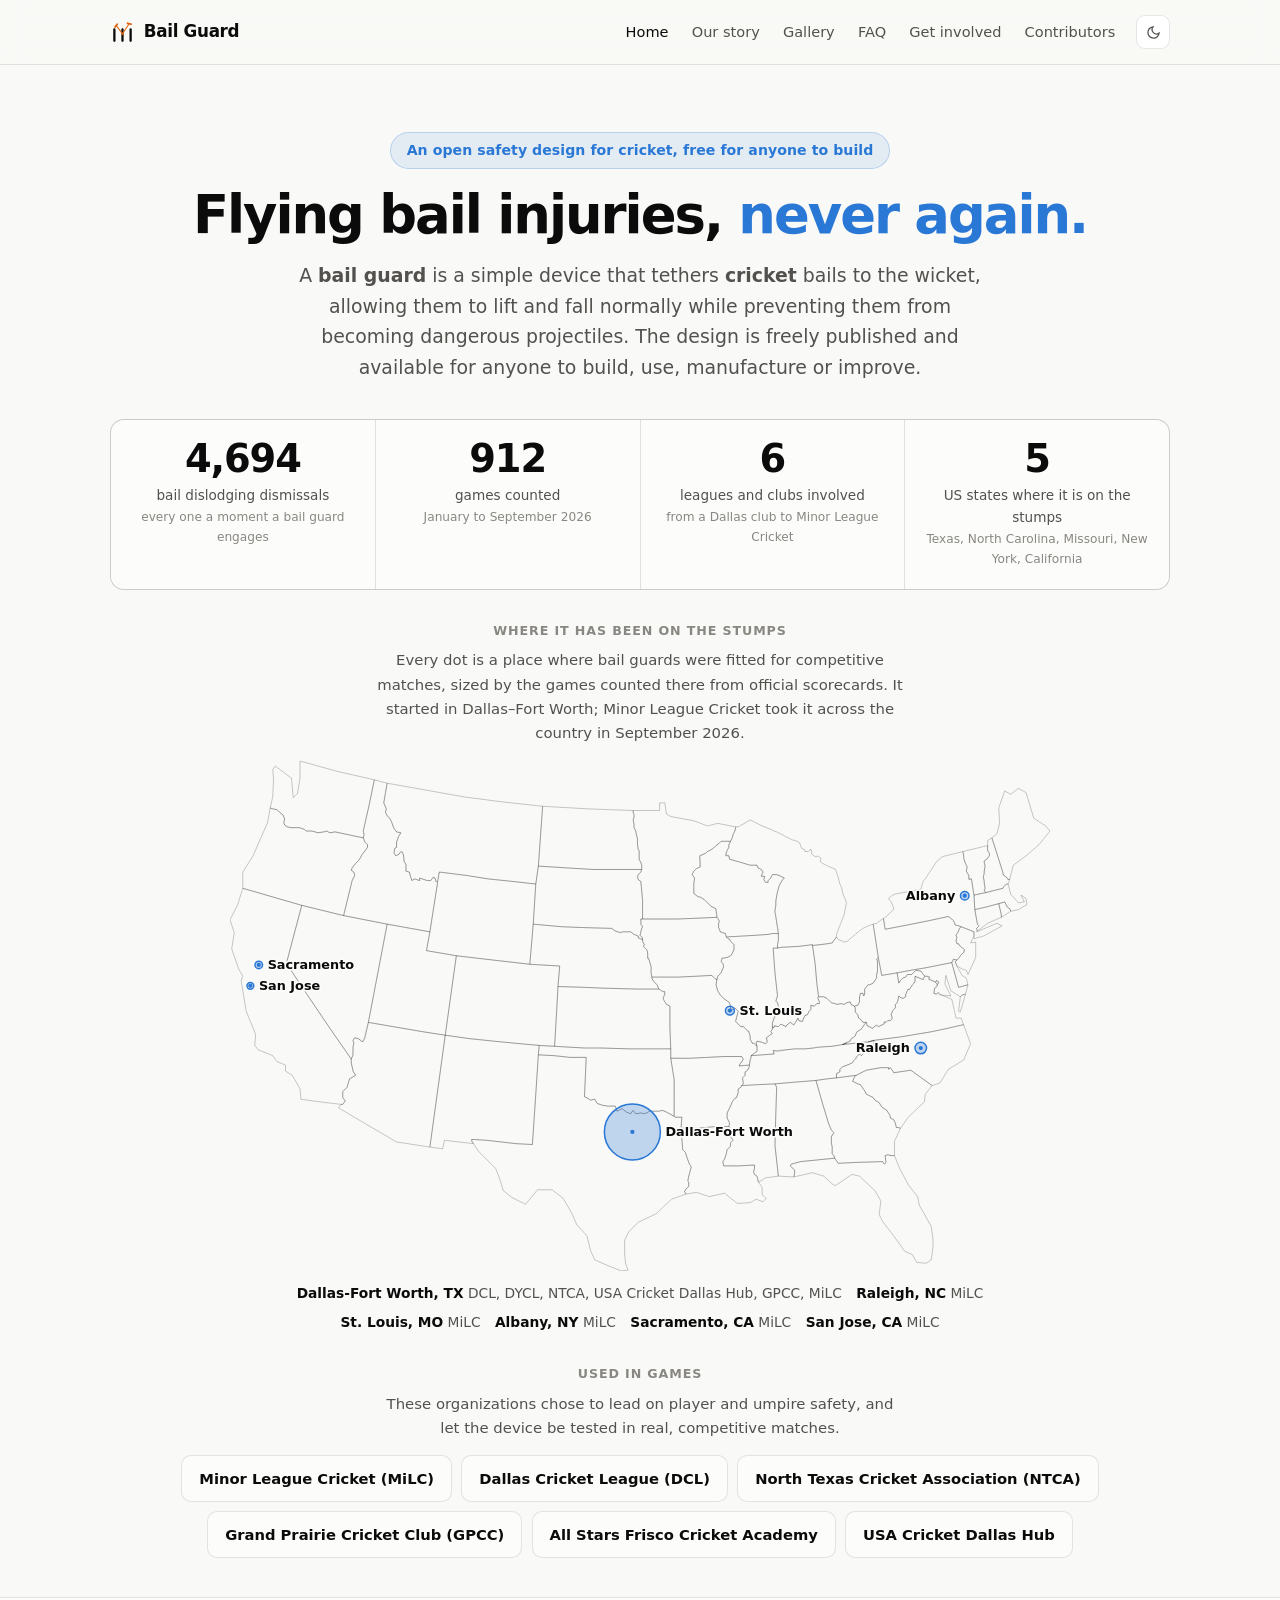
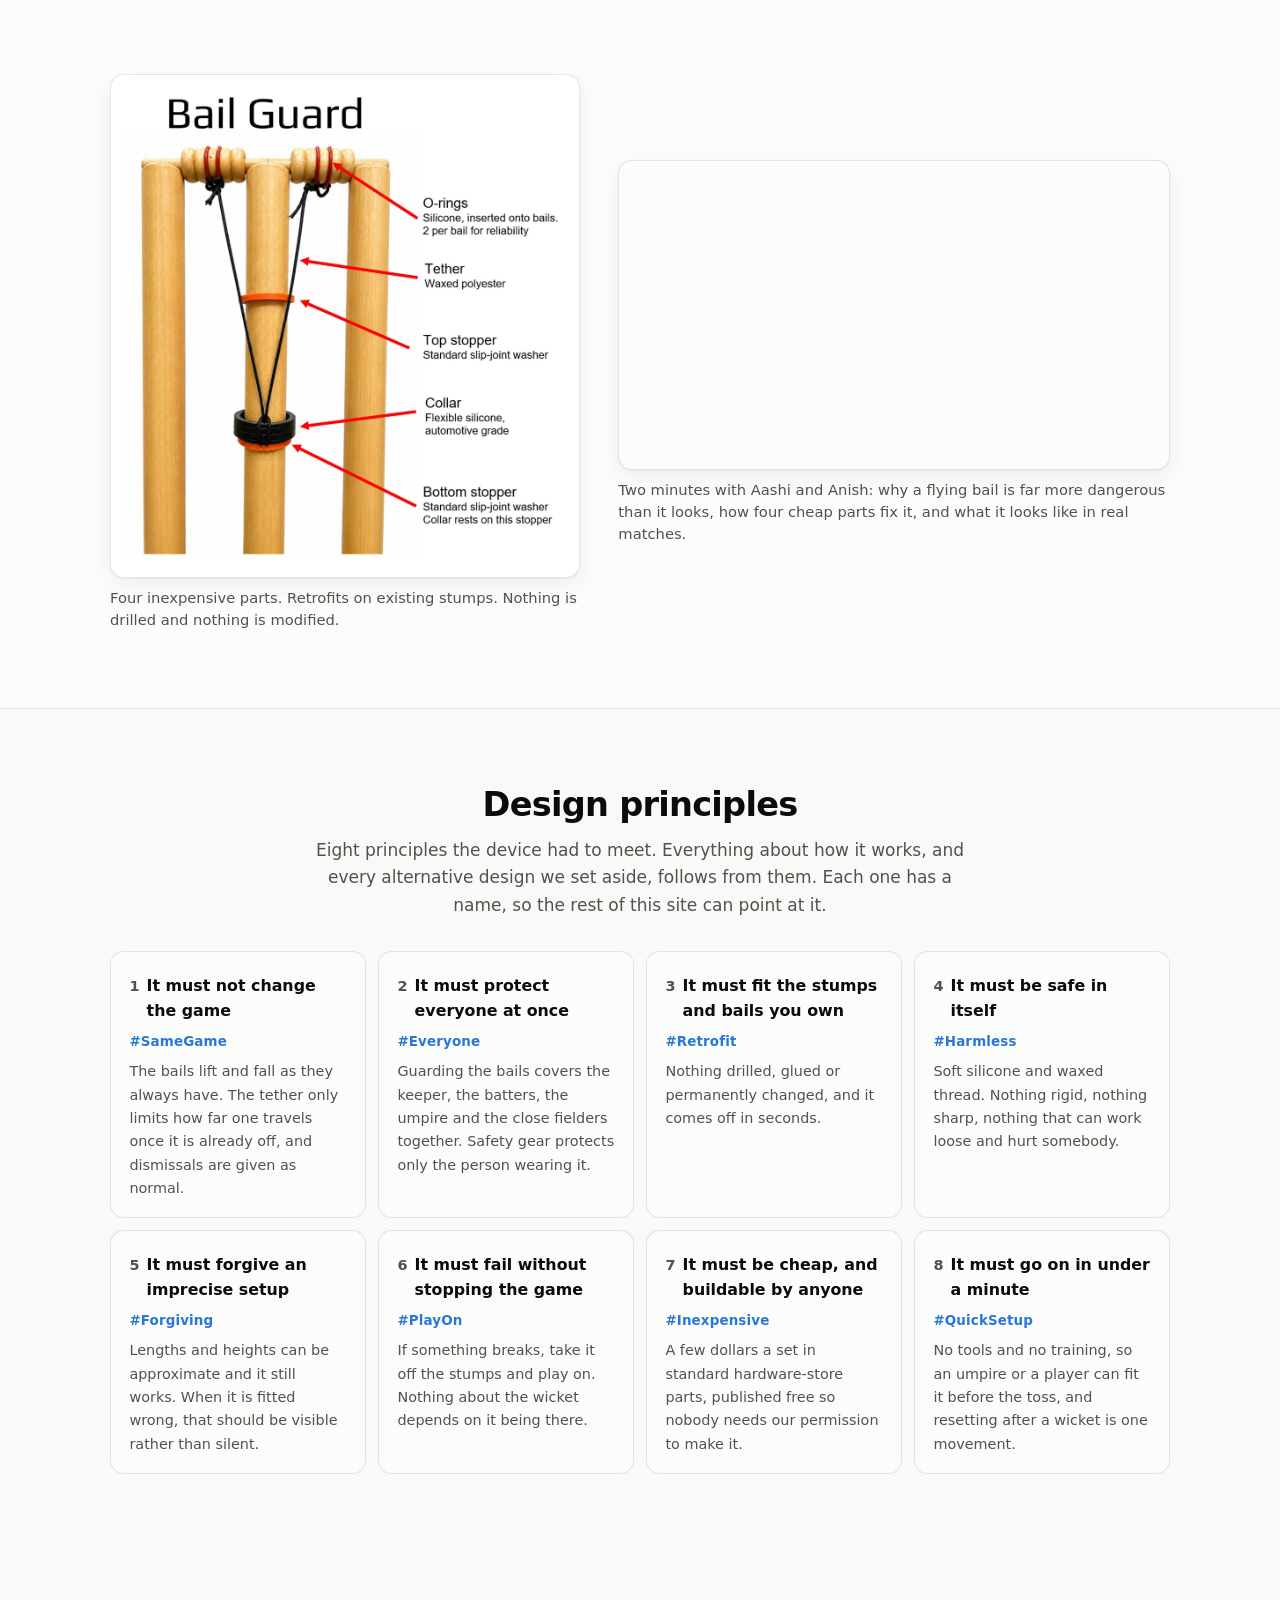
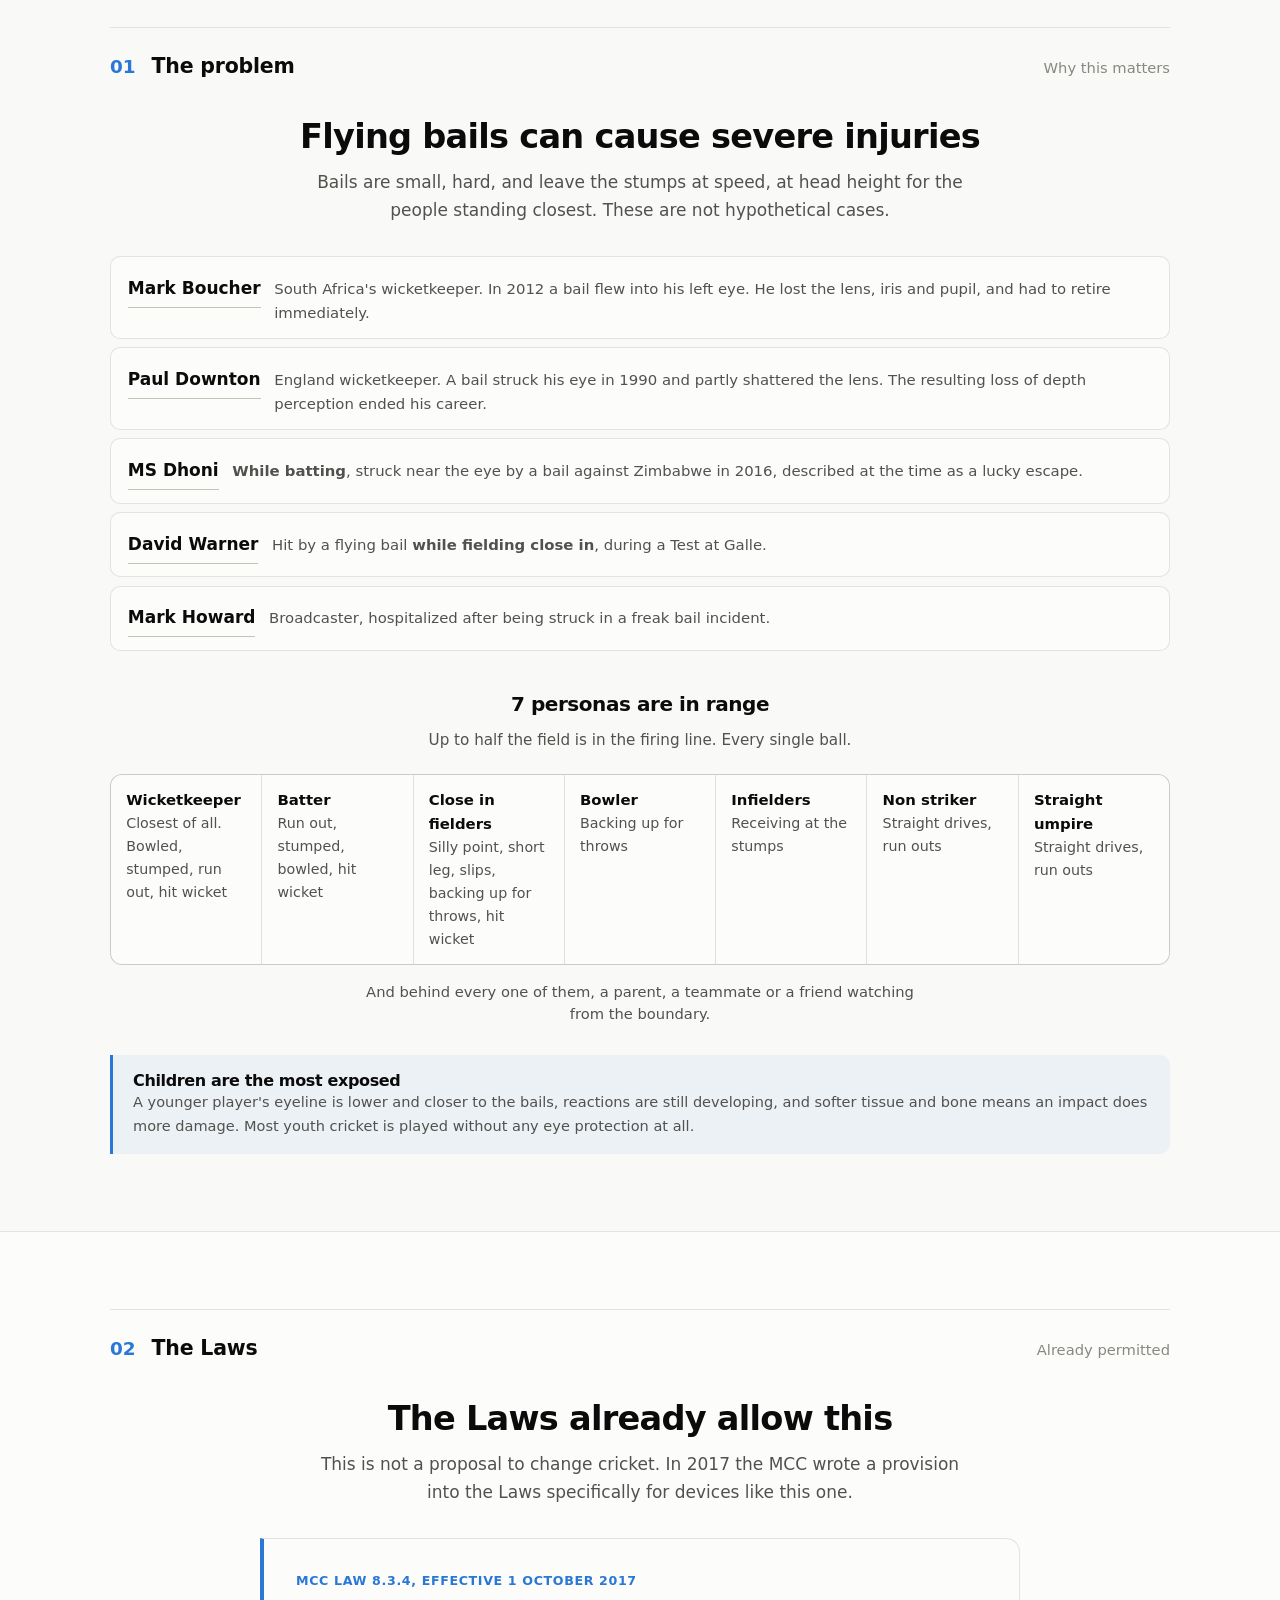
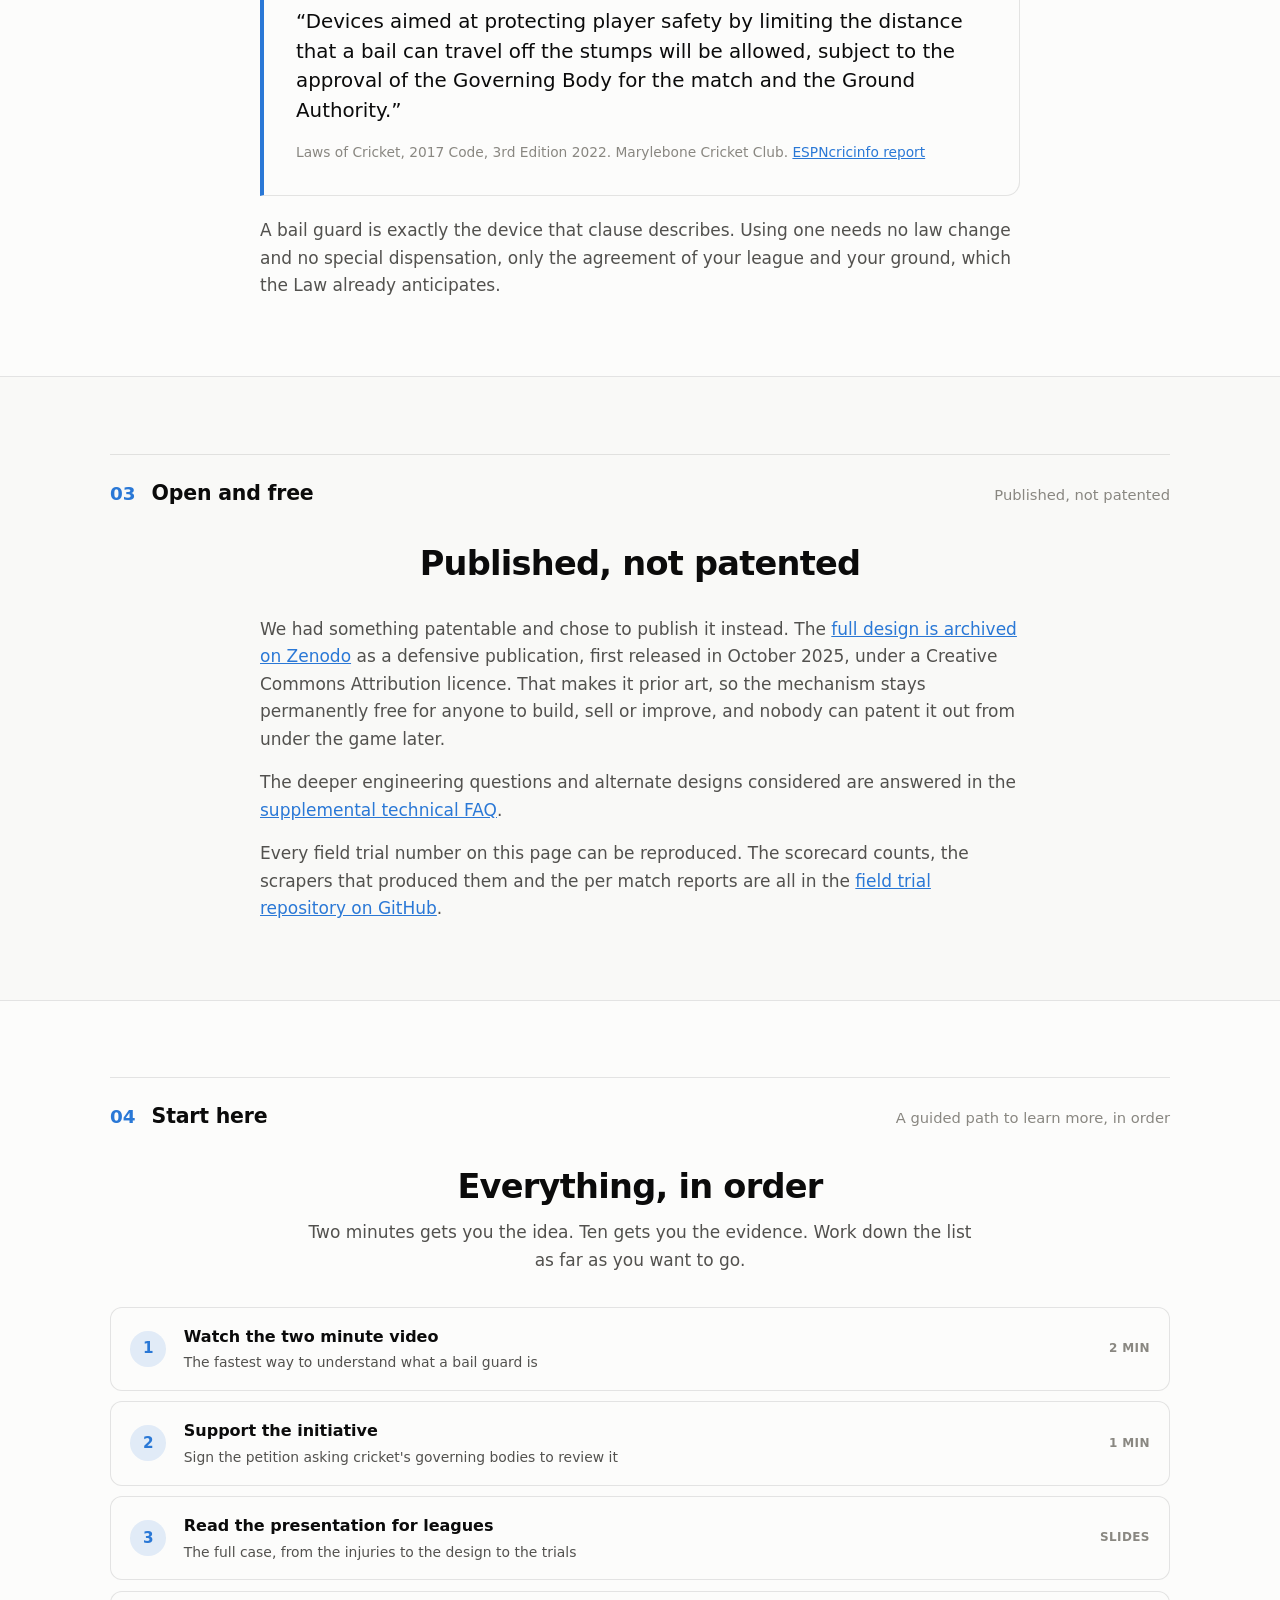
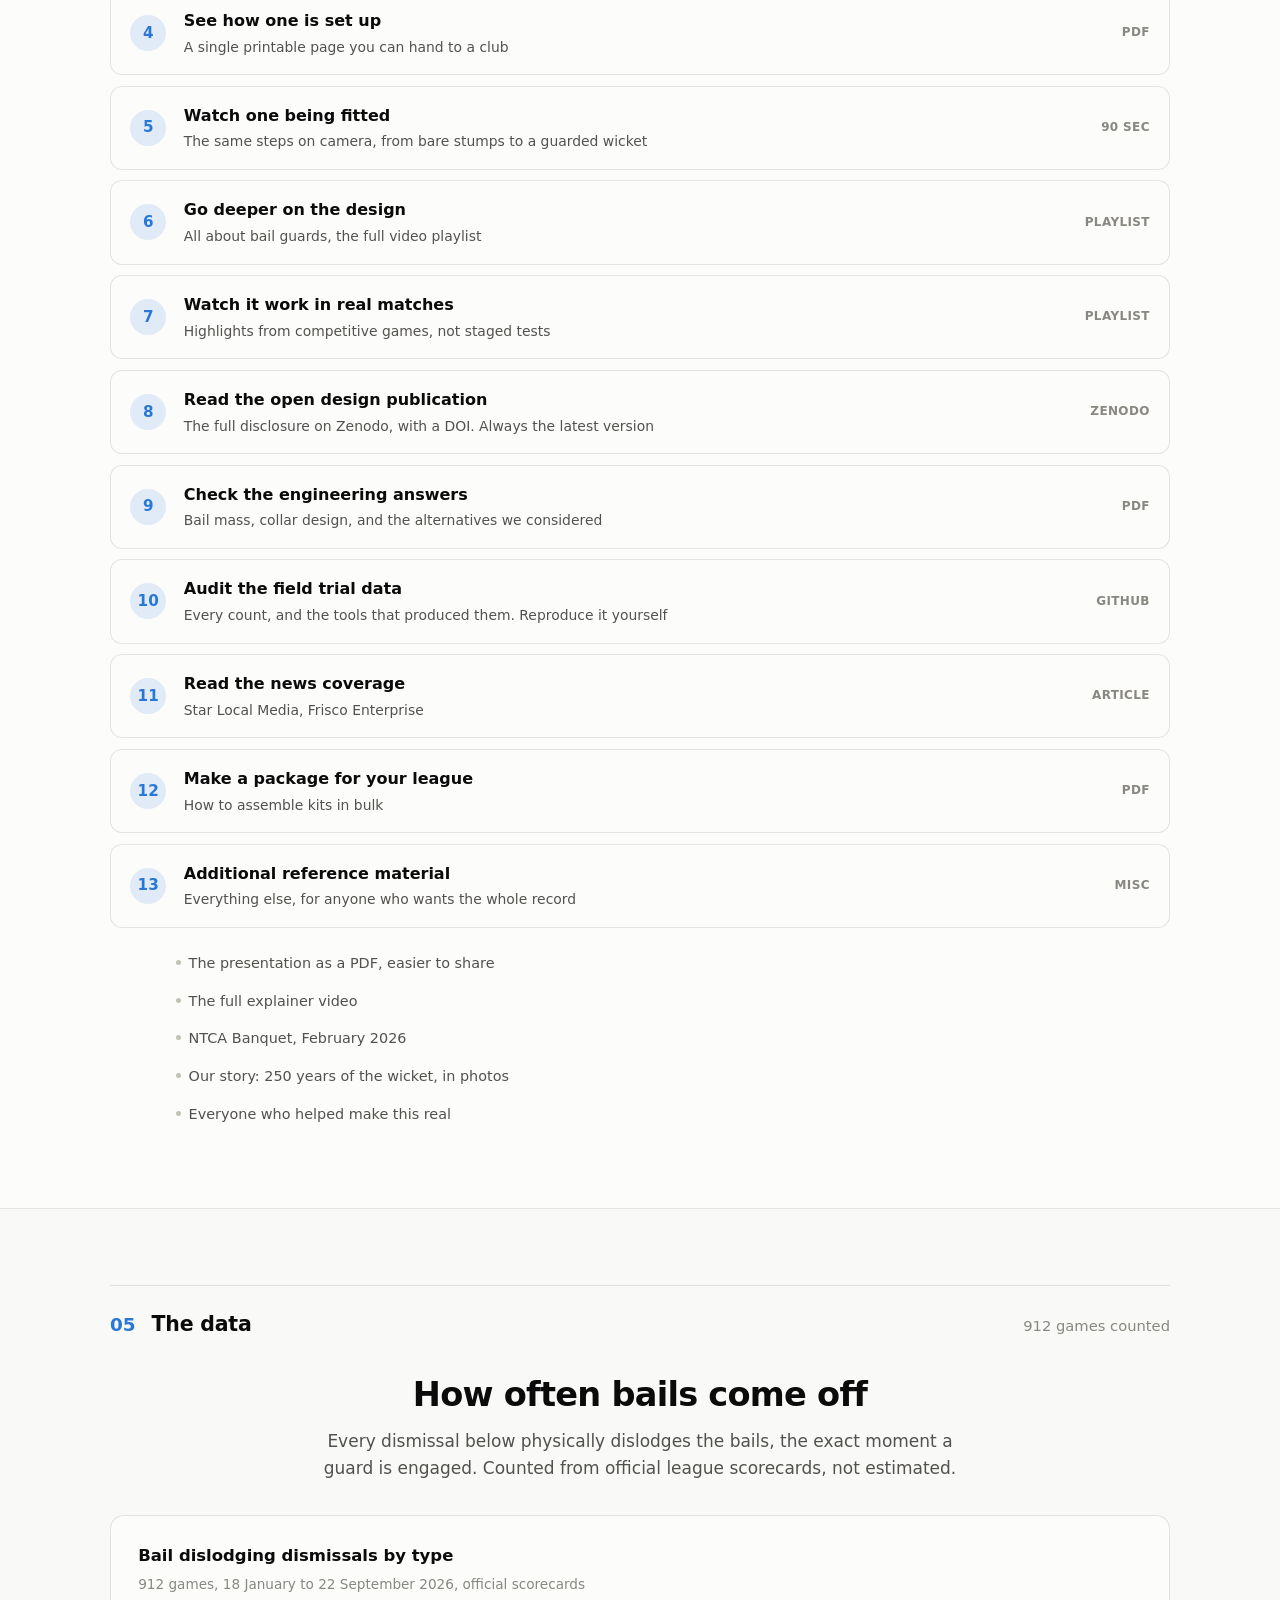
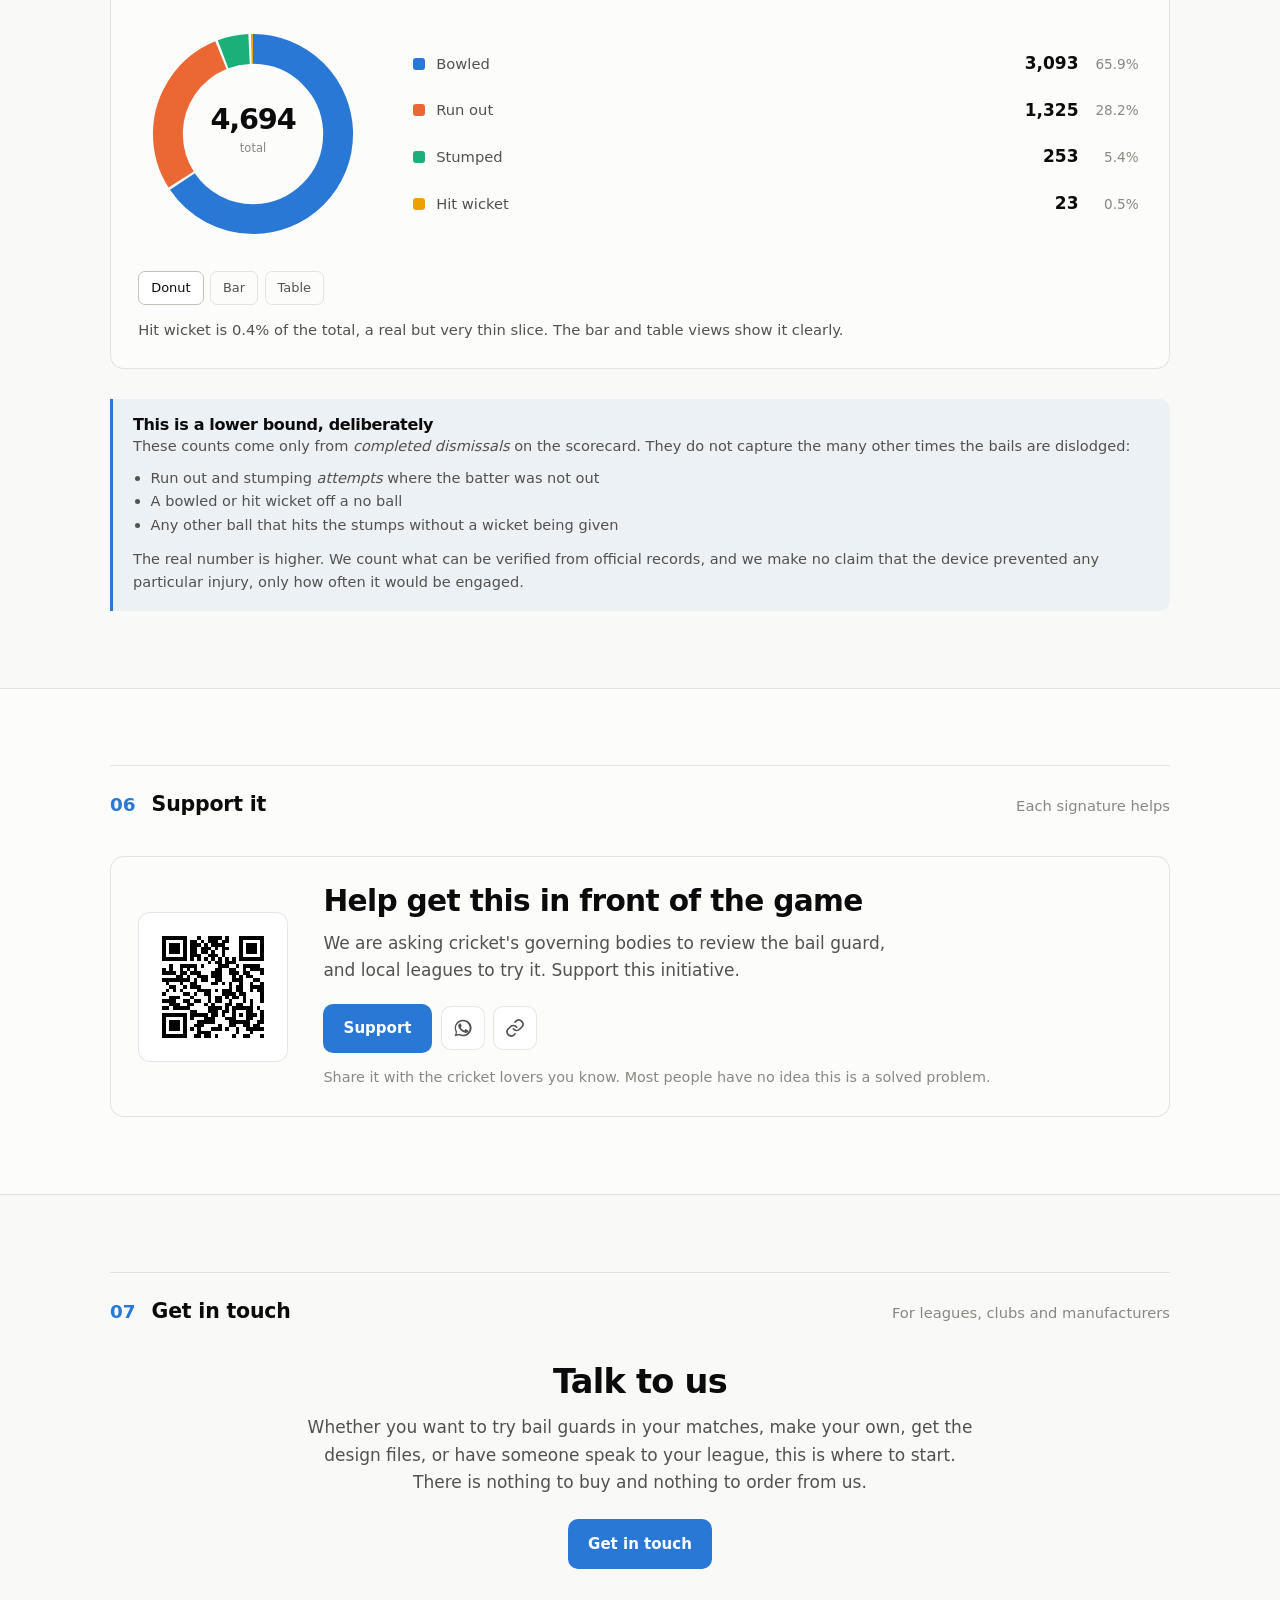
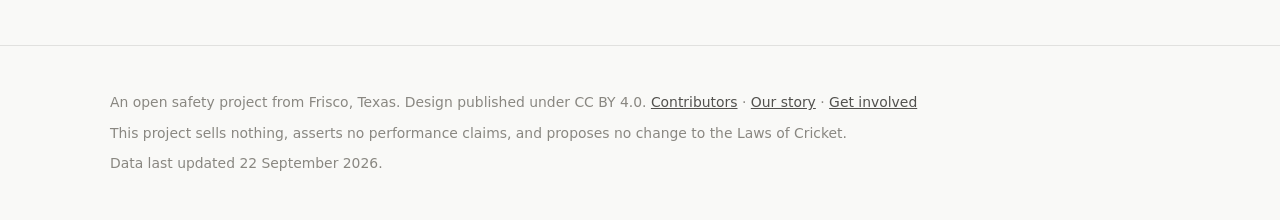
==== index.html @ e70f0fbd "Band the alternatives table with a "Different designs" header - The header spans the table and centr" ====
<!doctype html>
<html lang="en">
<head>
<meta charset="utf-8">
<meta name="viewport" content="width=device-width, initial-scale=1">
<title>Bail Guard: flying cricket bail injuries, never again</title>
<meta name="description" content="An open safety design for cricket, free for anyone to build. A bail guard tethers the bails so they cannot become projectiles. Complies with MCC Law 8.3.4.">
<link rel="canonical" href="https://cricketbailguard.org/">

<link rel="icon" href="/favicon.svg" type="image/svg+xml">
<link rel="icon" href="/favicon-32.png" sizes="32x32" type="image/png">
<link rel="apple-touch-icon" href="/apple-touch-icon.png">
<meta name="theme-color" content="#0d0d0d" media="(prefers-color-scheme: dark)">
<meta name="theme-color" content="#f9f9f7" media="(prefers-color-scheme: light)">

<meta property="og:type" content="website">
<meta property="og:site_name" content="Bail Guard">
<meta property="og:title" content="Bail Guard: flying cricket bail injuries, never again">
<meta property="og:description" content="An open safety design for cricket, free for anyone to build. A bail guard tethers the bails so they cannot become projectiles. Complies with MCC Law 8.3.4.">
<meta property="og:url" content="https://cricketbailguard.org/">
<meta property="og:image" content="https://cricketbailguard.org/images/og-cover.png">
<meta property="og:image:width" content="1200">
<meta property="og:image:height" content="630">
<meta property="og:image:alt" content="Bail Guard. Flying bail injuries, never again. An open safety design for cricket, free for anyone to build.">
<meta name="twitter:card" content="summary_large_image">
<meta name="twitter:title" content="Bail Guard: flying cricket bail injuries, never again">
<meta name="twitter:description" content="An open safety design for cricket, free for anyone to build. A bail guard tethers the bails so they cannot become projectiles. Complies with MCC Law 8.3.4.">
<meta name="twitter:image" content="https://cricketbailguard.org/images/og-cover.png">

<script type="application/ld+json">
{
  "@context": "https://schema.org",
  "@graph": [
    {
      "@type": "Organization",
      "@id": "https://cricketbailguard.org/#org",
      "name": "Bail Guard",
      "url": "https://cricketbailguard.org",
      "logo": "https://cricketbailguard.org/apple-touch-icon.png",
      "description": "An open safety design for cricket. A bail guard tethers the bails so they cannot fly off the stumps. The design is published free for anyone to build.",
      "founder": [
        { "@type": "Person", "name": "Aashi Anup" },
        { "@type": "Person", "name": "Anish Anup" }
      ],
      "sameAs": [
        "https://github.com/anishanup/cricket-bail-safety-trial-tools",
        "https://doi.org/10.5281/zenodo.17284396"
      ]
    },
    {
      "@type": "WebSite",
      "@id": "https://cricketbailguard.org/#site",
      "url": "https://cricketbailguard.org",
      "name": "Bail Guard",
      "publisher": { "@id": "https://cricketbailguard.org/#org" },
      "inLanguage": "en"
    },
    {
      "@type": "CreativeWork",
      "name": "Safety-Tethered Cricket Bails",
      "creator": [
        { "@type": "Person", "name": "Aashi Anup" },
        { "@type": "Person", "name": "Anish Anup" }
      ],
      "license": "https://creativecommons.org/licenses/by/4.0/",
      "identifier": "https://doi.org/10.5281/zenodo.17284396",
      "description": "Defensive publication of a retrofit bail tether for cricket, released as prior art so the mechanism stays free to use."
    }
  ]
}
</script>

<link rel="stylesheet" href="styles.css?v=5">
<script>try{var t=localStorage.getItem('bg-theme');if(t)document.documentElement.setAttribute('data-theme',t)}catch(e){}</script>
</head>
<body>
<a class="skip" href="#main">Skip to content</a>

<nav class="nav"><div class="wrap nav-in">
  <a class="brand" href="index.html">
    <svg viewBox="0 0 24 24" fill="none" aria-hidden="true">
      <rect x="3.1" y="8" width="2.2" height="13" rx="1.1" fill="currentColor"/>
      <rect x="10.9" y="8" width="2.2" height="13" rx="1.1" fill="currentColor"/>
      <rect x="18.7" y="8" width="2.2" height="13" rx="1.1" fill="currentColor"/>
      <path d="M12 13.2 L6 5.4" stroke="var(--icon)" stroke-width="1" stroke-linecap="round"/>
      <path d="M12 13.2 L18.4 3.6" stroke="var(--icon)" stroke-width="1" stroke-linecap="round"/>
      <circle cx="12" cy="13.2" r="1.3" fill="var(--icon)"/>
      <rect x="3.3" y="4.5" width="5.2" height="1.8" rx=".9" fill="var(--icon)" transform="rotate(-52 5.9 5.4)"/>
      <rect x="15.9" y="2.7" width="5.2" height="1.8" rx=".9" fill="var(--icon)" transform="rotate(14 18.5 3.6)"/>
    </svg><span>Bail Guard</span></a>
  <div class="nav-links" id="navLinks">
    <a class="navlink" href="index.html" aria-current="page">Home</a>
    
    <a class="navlink" href="story.html">Our story</a>
    
    <a class="navlink" href="gallery.html">Gallery</a>
    <a class="navlink" href="faq.html">FAQ</a>
    <a class="navlink" href="get-one.html">Get involved</a>
    
    <a class="navlink" href="contributors.html">Contributors</a>
    
      </div>
  <button class="nav-toggle" id="navToggle" aria-expanded="false" aria-controls="navLinks">
    <svg width="17" height="17" viewBox="0 0 24 24" fill="none" stroke="currentColor" stroke-width="2.2" stroke-linecap="round" aria-hidden="true">
      <path d="M4 7h16M4 12h16M4 17h16"/>
    </svg><span>Menu</span>
  </button>
  <button class="theme-btn" id="themeBtn" aria-label="Toggle dark mode">
    <svg class="moon" width="15" height="15" viewBox="0 0 24 24" fill="none" stroke="currentColor" stroke-width="2" stroke-linecap="round" aria-hidden="true"><path d="M21 12.8A9 9 0 1 1 11.2 3a7 7 0 0 0 9.8 9.8Z"/></svg><svg class="sun" width="15" height="15" viewBox="0 0 24 24" fill="none" stroke="currentColor" stroke-width="2" stroke-linecap="round" aria-hidden="true"><circle cx="12" cy="12" r="4"/><path d="M12 2.6v2.1M12 19.3v2.1M4.9 4.9l1.5 1.5M17.6 17.6l1.5 1.5M2.6 12h2.1M19.3 12h2.1M4.9 19.1l1.5-1.5M17.6 6.4l1.5-1.5"/></svg>
  </button>
</div></nav>

<main id="main">

<header class="hero"><div class="wrap">
  <span class="eyebrow"><span class="eb-a">An open safety design for cricket,</span> <span class="eb-b">free for anyone to build</span></span>
  <h1 class="vision">Flying bail injuries, <em>never again.</em></h1>
  <p class="lede">
    A <b>bail guard</b> is a simple device that tethers <b>cricket</b> bails to the wicket,
    allowing them to lift and fall normally while preventing them from becoming
    dangerous projectiles. The design is freely published and available for
    anyone to build, use, manufacture or improve.
  </p>

  <div class="stats">
    <div class="stat"><div class="v" id="heroFig" data-bg="dislodgements">4,694</div><div class="l">bail dislodging dismissals</div><div class="n">every one a moment a bail guard engages</div></div>
    <div class="stat"><div class="v" data-bg="games">912</div><div class="l">games counted</div><div class="n" data-bg="months">January to September 2026</div></div>
    <div class="stat"><div class="v" data-bg="leagues">6</div><div class="l">leagues and clubs involved</div><div class="n">from a Dallas club to Minor League Cricket</div></div>
    <div class="stat"><div class="v" data-bg="states">5</div><div class="l">US states where it is on the stumps</div><div class="n" data-bg="stateNames">Texas, North Carolina, Missouri, New York, California</div></div>
  </div>

  <div class="backers">
    <p class="cap">Where it has been on the stumps</p>
    <p style="color:var(--ink-2);font-size:.93rem;max-width:56ch;margin:.5rem auto 0">Every dot is a place where bail guards were fitted for competitive matches, sized by the games counted there from official scorecards. It started in Dallas&ndash;Fort Worth; Minor League Cricket took it across the country in September 2026.</p>
    <div class="map-wrap">
      <svg class="usmap" viewBox="0 0 960 597" role="img" aria-label="Map of the contiguous United States with a dot at each place bail guards have been used in matches, sized by games played">
        <path class="land" d="M586,94 583,94 580,94 578,94 575,94 572,97 569,99 566,102 563,104 561,105 559,106 557,108 555,109 550,111 551,124 546,126 543,129 541,133 544,137 543,143 543,150 543,155 548,159 550,159 555,162 557,164 559,166 563,170 569,173 569,175 570,181 570,183 548,184 524,185 501,185 483,185 483,163 481,141 478,139 477,136 478,133 481,130 482,127 482,122 481,119 479,115 479,111 479,105 478,104 477,97 477,94 477,91 476,87 475,82 473,78 473,74 472,69 473,66 473,63 472,60 472,58 503,58 503,49 509,49 511,62 516,65 527,67 543,70 559,76 571,73 591,77 592,77 592,78 591,82 589,86 588,90 586,94ZM184,26 229,34 274,42 320,48 366,53 363,95 361,123 358,144 331,141 302,138 277,134 245,130 243,141 241,141 240,137 238,136 235,140 231,140 222,137 222,140 216,138 213,140 211,134 210,130 206,129 206,127 206,121 204,118 203,110 202,107 200,106 198,109 194,111 192,108 193,102 195,101 195,95 197,89 200,84 195,83 192,79 189,71 187,67 184,64 182,60 183,56 180,49 184,26ZM472,58 472,60 473,63 473,66 472,69 473,74 473,78 475,82 476,87 477,91 477,94 477,97 478,104 479,105 479,111 479,115 481,119 482,122 482,127 451,127 425,127 392,125 361,123 363,95 366,53 419,56 472,58ZM184,26 180,49 183,56 182,60 184,64 187,67 189,71 192,79 195,83 200,84 197,89 195,95 195,101 193,102 192,108 194,111 198,109 200,106 202,107 203,110 204,118 206,121 206,127 206,129 210,130 211,134 213,140 216,138 222,140 222,137 231,140 235,140 238,136 240,137 241,141 243,142 234,200 184,191 133,181 143,140 146,134 145,130 142,128 143,125 147,120 151,116 155,109 159,104 161,101 161,98 158,95 156,90 157,86 156,82 163,51 169,22 184,26ZM169,22 163,51 156,82 157,86 156,90 123,83 117,84 113,82 110,83 103,84 96,82 92,82 89,82 87,80 81,78 78,78 71,78 67,77 64,75 63,72 64,68 62,63 58,60 55,57 50,56 47,55 50,42 51,21 50,10 53,6 72,20 74,43 79,38 82,20 82,0 125,12 169,22ZM252,321 234,452 195,446 154,422 127,406 130,402 132,402 135,398 132,394 132,391 132,387 137,382 140,372 147,368 144,363 143,358 142,354 142,351 142,349 144,344 144,340 144,335 145,330 144,327 146,324 150,325 153,327 155,329 157,325 162,306 191,311 226,317 252,321ZM142,349 142,351 142,354 143,358 144,363 147,368 140,372 137,382 132,387 132,391 132,394 135,398 132,402 130,402 105,399 83,396 82,384 73,368 65,363 65,356 55,352 50,345 33,338 29,333 30,320 19,293 13,257 15,252 10,243 2,220 5,201 0,186 9,168 15,149 84,169 66,237 92,276 117,313 142,349ZM384,264 382,300 380,334 362,333 340,331 309,328 280,325 252,321 265,228 282,230 299,232 334,236 351,238 386,240 384,263ZM133,181 184,191 162,306 158,325 155,329 153,327 150,325 146,324 144,327 145,330 144,335 144,340 144,344 142,349 117,313 92,276 66,237 84,169 133,181ZM234,452 252,321 280,325 309,328 340,331 362,333 361,344 357,405 354,449 335,448 300,444 283,443 283,445 285,448 251,444 249,454 234,452ZM156,90 158,95 161,98 161,101 159,104 155,109 151,116 147,120 143,125 142,128 145,130 146,134 143,140 133,181 84,169 15,149 15,130 27,111 44,72 47,55 50,56 55,57 58,60 62,63 64,68 63,72 64,75 67,77 71,78 78,78 81,78 87,80 89,82 92,82 96,82 103,84 110,83 113,82 117,84 123,83 156,90ZM184,191 234,200 230,222 265,228 252,321 226,317 191,311 162,306 184,191ZM243,142 245,130 277,134 302,138 331,141 358,144 355,191 351,238 334,236 299,232 282,230 265,228 230,222 234,200 243,143ZM608,356 608,358 606,362 603,364 603,368 600,371 601,378 599,380 598,382 595,384 595,388 593,394 591,395 588,399 586,404 582,412 582,418 585,424 584,428 568,428 547,430 528,430 529,417 524,417 521,417 520,416 520,395 520,373 516,348 538,348 559,347 578,346 599,346 601,349 599,352 597,355 596,357 608,356ZM483,185 501,185 524,185 548,184 570,183 571,184 573,188 572,190 572,195 573,197 574,200 580,202 581,206 583,208 585,209 586,211 588,213 590,215 590,221 587,227 586,228 582,230 576,231 575,235 577,237 578,241 576,245 575,248 571,252 570,256 568,255 564,251 545,252 525,253 510,253 494,253 493,249 493,245 493,241 491,234 490,231 489,231 489,225 488,221 484,217 485,215 483,211 483,209 483,207 480,204 481,200 482,196 483,194 481,191 481,185 483,185ZM380,334 382,300 384,264 415,265 438,266 478,267 502,267 507,270 509,270 509,273 507,278 508,280 511,285 515,287 515,312 516,337 500,337 467,337 434,336 415,336 397,335 380,334ZM608,356 596,357 597,355 599,352 601,349 599,346 578,346 559,347 538,348 516,348 516,337 515,312 515,287 511,285 508,280 507,278 509,273 509,270 507,270 502,267 500,262 497,259 494,255 494,253 510,253 525,253 545,252 564,251 568,255 570,256 569,262 571,269 574,274 578,278 582,281 584,282 586,286 586,290 588,291 591,289 595,293 594,297 593,300 592,305 595,308 598,311 601,311 606,316 607,316 609,322 609,326 612,331 613,330 617,334 617,336 617,340 614,342 610,345 610,347 609,350 608,356ZM384,264 386,240 351,238 355,191 388,194 413,195 447,196 451,199 457,201 459,200 463,200 469,200 473,203 478,205 478,207 480,208 483,209 483,211 485,215 484,217 488,221 489,225 489,231 490,231 491,234 493,241 493,245 493,249 494,253 494,255 497,259 500,262 502,267 478,267 438,266 415,265 384,264ZM362,333 380,334 397,335 415,336 434,336 467,337 500,337 516,337 516,348 520,373 520,395 520,416 511,411 506,409 502,410 495,410 491,410 488,412 484,413 482,412 475,413 472,409 469,413 464,411 459,407 453,410 451,404 442,404 436,403 430,401 427,396 422,397 419,395 415,393 416,370 417,347 398,347 380,345 361,344 362,333ZM482,127 481,130 478,133 477,136 478,139 481,141 483,163 483,185 481,185 481,191 483,194 482,196 481,200 480,204 483,207 483,209 480,208 478,207 478,205 473,203 469,200 463,200 459,200 457,201 451,199 447,196 413,195 388,194 355,191 358,144 361,123 392,125 425,127 451,127 482,127ZM528,430 547,430 568,428 584,428 585,429 584,433 587,438 586,440 589,444 586,447 586,451 582,455 581,460 579,466 577,469 578,474 595,474 614,473 614,477 613,481 614,484 617,486 618,490 618,492 623,499 623,508 628,512 624,516 616,513 609,517 594,518 579,506 561,510 546,505 534,507 532,504 534,501 537,498 537,493 536,492 537,486 538,483 540,475 538,472 536,467 534,461 533,458 530,455 528,430ZM285,448 283,445 283,443 300,444 335,448 354,449 357,405 361,344 380,345 398,347 417,347 416,370 415,393 419,395 422,397 427,396 430,401 436,403 442,404 451,404 453,410 459,407 464,411 469,413 472,409 475,413 482,412 484,413 488,412 491,410 495,410 502,410 506,409 511,411 520,416 521,417 524,417 529,417 528,430 530,455 533,458 534,461 536,467 538,472 540,475 538,483 537,486 536,492 537,493 537,498 534,501 532,504 534,507 517,513 499,530 478,540 467,551 462,561 462,577 463,588 466,596 458,597 443,591 427,584 422,573 418,556 406,543 400,529 390,512 377,502 360,502 346,519 330,511 320,503 316,490 311,477 300,466 291,457 285,448ZM872,174 885,171 900,167 903,180 903,183 896,186 887,190 875,199 874,196 877,193 875,191 872,174ZM900,167 885,171 872,174 871,157 885,154 905,149 906,147 909,144 911,144 914,156 923,166 930,165 926,157 932,161 933,168 923,174 914,176 913,173 910,171 907,165 900,167ZM911,144 909,144 906,147 905,149 885,154 883,152 884,149 883,143 883,141 882,136 883,131 883,129 884,123 883,119 883,117 886,115 889,111 889,108 887,105 887,99 887,93 892,90 905,131 905,133 909,136 911,139 913,138 911,144ZM903,183 903,180 900,167 907,165 910,171 913,173 914,176 903,183ZM885,154 871,157 868,138 865,139 865,134 862,129 863,124 861,120 859,114 859,111 858,106 887,99 887,105 889,108 889,111 886,115 883,117 883,119 884,123 883,129 883,131 882,136 883,141 883,143 884,149 883,152 885,154ZM638,378 661,376 686,374 694,402 701,425 704,432 707,435 704,440 704,447 705,452 705,456 705,460 707,462 708,465 668,469 657,472 656,474 661,479 661,483 660,487 642,486 638,450 639,413 640,382 638,378ZM660,487 661,483 661,479 656,474 657,472 668,469 708,465 712,471 732,470 764,469 766,472 768,470 767,462 770,461 774,462 778,462 784,477 794,496 805,510 807,520 821,545 823,560 823,569 821,584 815,588 804,587 799,578 790,574 777,556 764,539 760,531 762,515 755,503 737,486 728,484 709,497 706,496 695,486 682,482 660,487ZM708,465 707,462 705,460 705,456 705,452 704,447 704,440 707,435 704,432 701,425 694,402 686,374 700,372 710,371 733,368 731,370 729,375 735,378 738,379 743,386 745,390 753,394 755,397 760,400 763,405 769,409 772,414 773,416 773,418 777,420 779,424 780,429 782,429 785,430 778,445 778,462 774,462 770,461 767,462 768,470 766,472 764,469 732,470 712,471 708,465ZM584,428 585,424 582,418 582,412 586,404 588,399 591,395 593,394 595,388 595,384 598,382 599,380 617,379 638,378 640,382 639,413 638,450 642,486 627,488 619,493 618,490 617,486 614,484 613,481 614,477 614,473 595,474 578,474 577,469 579,466 581,460 582,455 586,451 586,447 589,444 586,440 587,438 584,433 585,429 584,428ZM785,430 782,429 780,429 779,424 777,420 773,418 773,416 772,414 769,409 763,405 760,400 755,397 753,394 745,390 743,386 738,379 735,378 729,375 731,370 733,368 735,367 745,362 762,359 771,359 771,361 773,359 776,363 777,365 797,362 822,380 814,390 813,399 794,417 785,430ZM570,256 571,252 575,248 576,245 578,241 577,237 575,235 576,231 582,230 586,228 587,227 590,221 590,215 588,213 586,211 585,209 583,208 581,206 599,205 616,204 630,203 635,202 642,202 642,206 642,210 641,215 641,219 638,219 636,219 636,221 638,248 641,275 639,281 641,283 642,287 642,290 641,291 640,295 637,301 635,307 635,312 635,314 633,317 635,319 632,321 628,324 629,329 627,331 622,329 617,328 616,330 617,334 613,330 612,331 609,326 609,322 607,316 606,316 601,311 598,311 595,308 592,305 593,300 594,297 595,293 591,289 588,291 586,290 586,286 584,282 582,281 578,278 574,274 571,269 569,262 570,256ZM635,312 635,307 637,301 640,295 641,291 642,290 642,287 641,283 639,281 641,275 638,248 636,221 636,219 638,219 641,219 646,218 648,218 666,217 682,215 682,216 685,237 687,260 689,276 688,277 690,282 690,284 687,284 684,287 680,286 680,291 678,293 676,297 673,298 670,305 666,304 665,301 662,306 660,309 656,306 652,309 651,311 645,308 642,311 637,310 637,312 635,312ZM610,345 614,342 617,340 617,336 617,334 616,330 617,328 622,329 627,331 629,329 628,324 632,321 635,319 633,317 635,314 635,312 637,312 637,310 642,311 645,308 651,311 652,309 656,306 660,309 662,306 665,301 666,304 670,305 673,298 676,297 678,293 680,291 680,286 684,287 687,284 690,284 690,282 688,277 689,276 695,276 699,278 704,283 708,284 711,285 715,284 719,285 722,283 726,282 727,285 731,287 732,289 732,294 735,297 736,301 739,303 741,306 745,306 743,308 739,314 734,317 733,319 732,322 727,325 726,328 723,329 717,332 705,334 689,335 683,336 673,337 662,337 652,338 641,340 636,339 637,343 610,345ZM733,368 710,371 710,366 714,364 714,361 717,358 720,357 725,355 729,353 730,351 733,348 733,347 737,343 739,345 745,339 748,339 751,335 754,333 754,330 754,327 747,329 754,327 785,323 821,317 840,313 857,309 859,309 867,331 859,350 841,361 831,377 822,380 797,362 777,365 776,363 773,359 771,361 771,359 762,359 745,362 735,367 733,368ZM689,276 687,260 685,237 682,216 691,215 699,214 705,213 710,206 712,209 715,210 719,212 723,211 726,208 730,205 733,202 737,199 741,196 745,194 750,192 753,191 759,230 757,232 758,234 758,240 758,246 757,251 757,254 753,260 751,261 749,262 747,262 743,267 743,271 743,273 742,275 741,272 738,272 737,277 737,282 735,286 731,287 727,285 726,282 722,283 719,285 715,284 711,285 708,284 704,283 699,278 695,276 689,276ZM599,380 601,378 600,371 603,368 603,364 606,362 608,358 608,356 609,350 610,347 610,345 637,343 636,339 640,339 652,338 662,337 673,337 683,336 689,335 705,334 717,332 722,330 717,332 744,329 747,329 754,327 754,330 754,333 751,335 748,339 745,339 739,345 737,343 733,347 733,348 730,351 729,353 725,355 720,357 717,358 714,361 714,364 710,366 710,371 700,372 686,374 661,376 638,378 617,379 599,380ZM723,329 726,328 727,326 732,322 733,319 734,317 739,314 743,308 745,306 746,310 748,311 752,313 756,310 757,309 759,311 765,308 766,306 768,306 770,304 773,304 775,302 775,300 774,297 776,292 779,289 779,285 781,283 782,280 783,275 785,277 788,278 791,276 791,274 792,271 793,269 794,267 795,268 797,265 799,262 800,261 802,258 802,253 802,252 811,256 813,252 816,252 819,253 818,255 822,257 826,259 827,260 828,262 828,264 825,266 824,272 827,273 829,271 831,273 845,279 850,301 856,301 859,309 857,309 840,313 821,317 785,323 754,327 747,329 744,329 717,332 722,330ZM861,273 855,294 853,293 855,276 857,274 861,273ZM570,183 570,181 569,175 569,173 563,170 559,166 557,164 555,162 550,159 548,159 543,155 543,150 543,143 544,137 541,133 543,129 546,126 550,124 550,111 554,109 557,108 559,106 561,105 563,104 566,102 569,99 572,97 575,94 578,94 580,94 583,94 586,94 585,96 584,98 584,101 583,103 582,105 581,107 581,109 580,110 584,111 585,115 599,119 609,122 614,122 617,122 618,125 622,127 624,130 623,132 622,135 626,135 625,139 627,142 630,142 630,140 633,137 635,133 638,133 640,133 645,135 649,137 647,139 645,142 643,146 641,153 640,158 639,164 639,169 638,175 638,177 639,182 640,189 641,195 642,202 635,202 630,203 616,204 599,205 581,206 580,202 574,200 573,197 572,195 572,190 573,188 571,184 570,183ZM745,306 741,306 739,303 736,301 735,297 732,294 732,289 731,287 735,286 737,282 737,277 738,272 741,272 742,275 743,273 743,271 743,267 747,262 749,262 751,261 753,260 757,254 757,251 758,246 758,240 758,234 757,232 759,230 763,251 781,248 783,260 785,257 788,254 791,253 793,250 798,250 800,248 803,245 809,246 811,249 813,252 812,256 802,252 802,253 802,258 801,260 799,262 797,265 795,268 794,267 793,269 792,271 791,274 791,276 788,278 785,277 783,275 782,280 781,283 779,285 779,289 776,292 774,297 775,299 775,302 773,304 770,304 768,306 766,305 766,308 759,311 757,309 756,310 752,313 749,311 746,310 745,306ZM864,262 853,265 845,236 846,234 847,232 851,233 849,235 851,240 857,251 862,254 864,262ZM828,262 827,260 826,259 827,257 830,259 828,262ZM861,273 857,274 855,276 844,269 838,251 837,261 844,275 831,274 829,271 827,273 824,272 825,266 827,264 828,262 830,259 827,257 826,259 822,257 818,256 819,253 816,252 814,252 811,249 809,246 803,245 800,248 798,250 793,250 791,253 788,254 785,257 783,260 781,248 797,245 803,244 815,242 830,239 845,236 853,265 864,262 861,273ZM851,240 849,235 851,233 854,230 855,228 859,224 860,221 854,216 853,214 851,214 850,210 851,207 850,204 852,201 854,196 856,194 871,200 871,205 867,213 873,212 873,230 864,250 862,245 858,244 851,240ZM872,174 875,191 877,193 874,196 875,199 874,200 898,190 904,193 882,205 871,208 871,205 871,200 856,194 853,193 849,192 848,189 847,187 845,185 841,182 818,187 793,192 767,197 765,185 777,174 777,172 774,165 771,161 773,159 776,157 778,156 809,150 810,146 811,142 812,140 814,138 827,118 834,112 858,106 859,111 859,114 861,120 863,124 862,129 865,134 865,138 868,138 871,157 872,174ZM759,230 753,191 757,190 765,184 767,197 793,192 818,187 841,182 845,185 847,187 848,189 849,192 853,193 856,194 854,196 852,201 850,204 851,207 850,210 851,214 853,214 854,216 860,221 859,224 855,228 854,230 851,233 847,232 846,234 845,236 830,239 815,242 803,244 797,245 781,248 763,251 759,230ZM913,138 911,139 909,136 905,133 905,131 892,90 898,85 901,73 900,55 907,35 914,39 923,32 932,37 941,67 955,76 960,82 947,98 932,111 917,122 913,138ZM586,94 588,90 589,86 591,82 592,78 592,77 596,77 597,76 609,69 623,76 628,78 633,80 637,82 640,83 644,85 648,87 651,89 654,90 657,92 661,93 664,94 667,96 668,99 669,102 673,104 673,106 677,106 680,103 681,107 681,109 685,112 687,112 688,111 692,114 691,118 694,120 698,122 702,124 705,125 709,127 710,130 711,133 712,136 713,140 714,144 716,148 717,153 718,157 720,161 722,167 721,169 719,180 713,195 710,203 710,206 705,213 699,214 691,215 682,216 682,215 666,217 648,218 646,218 641,219 641,215 642,210 642,206 642,202 641,195 640,189 639,182 638,177 638,175 639,169 639,164 640,158 641,153 643,146 645,142 647,139 649,137 645,135 640,133 638,133 635,133 633,137 630,140 630,142 627,142 625,139 626,135 622,135 623,132 624,130 622,127 618,125 617,122 614,122 609,122 599,119 585,115 584,111 581,111 580,111 581,109 581,107 582,105 583,103 584,101 584,98 585,96 586,94Z"/>
        <g id="mapDots"></g>
      </svg>
      <ul class="places" id="placesList"></ul>
    </div>
  </div>

  <div class="backers">
    <p class="cap">Used in games</p>
    <p style="color:var(--ink-2);font-size:.93rem;max-width:56ch;margin:.5rem auto 0">These organizations chose to lead on player and umpire safety, and let the device be tested in real, competitive matches.</p>
    <div class="logos">
      <span class="logo"><b>Minor League Cricket (MiLC)</b></span>
      <span class="logo"><b>Dallas Cricket League (DCL)</b></span>
      <span class="logo"><b>North Texas Cricket Association (NTCA)</b></span>
      <span class="logo"><b>Grand Prairie Cricket Club (GPCC)</b></span>
      <span class="logo"><b>All Stars Frisco Cricket Academy</b></span>
      <span class="logo"><b>USA Cricket Dallas Hub</b></span>
    </div>
  </div>
</div></header>

<!-- intro split: what it is, and the 2 minute video -->
<section class="band"><div class="wrap split">
  <div>
    <div class="diagram">
      <img src="images/bailguard-parts.jpg" width="1000" height="1077"
           alt="Labelled diagram of a bail guard fitted to a wicket, showing O-rings on the bails, a waxed polyester tether, a top stopper, the silicone collar, and a bottom stopper.">
    </div>
    <p class="cap">Four inexpensive parts. Retrofits on existing stumps. Nothing is drilled and nothing is modified.</p>
  </div>
  <div>
    <div class="video"><iframe src="https://www.youtube-nocookie.com/embed/xzF2togtwVc" title="Bail Guard, two minute overview" allow="encrypted-media; picture-in-picture" referrerpolicy="strict-origin-when-cross-origin" allowfullscreen loading="lazy"></iframe></div>
    <p class="cap">Two minutes with Aashi and Anish: why a flying bail is far more dangerous than it looks, how four cheap parts fix it, and what it looks like in real matches.</p>
  </div>
</div></section>

<!-- design principles -->
<section id="principles"><div class="wrap">
  <div class="sec-head center">
    <h2>Design principles</h2>
    <p>Eight principles the device had to meet. Everything about how it works, and every alternative design we set aside, follows from them. Each one has a name, so the rest of this site can point at it.</p>
  </div>
  <div class="grid principles">
    <div class="card" id="samegame"><b><span class="pn">1</span>It must not change the game</b><a class="tag" href="#samegame">#SameGame</a><span>The bails lift and fall as they always have. The tether only limits how far one travels once it is already off, and dismissals are given as normal.</span></div>
    <div class="card" id="everyone"><b><span class="pn">2</span>It must protect everyone at once</b><a class="tag" href="#everyone">#Everyone</a><span>Guarding the bails covers the keeper, the batters, the umpire and the close fielders together. Safety gear protects only the person wearing it.</span></div>
    <div class="card" id="retrofit"><b><span class="pn">3</span>It must fit the stumps and bails you own</b><a class="tag" href="#retrofit">#Retrofit</a><span>Nothing drilled, glued or permanently changed, and it comes off in seconds.</span></div>
    <div class="card" id="harmless"><b><span class="pn">4</span>It must be safe in itself</b><a class="tag" href="#harmless">#Harmless</a><span>Soft silicone and waxed thread. Nothing rigid, nothing sharp, nothing that can work loose and hurt somebody.</span></div>
    <div class="card" id="forgiving"><b><span class="pn">5</span>It must forgive an imprecise setup</b><a class="tag" href="#forgiving">#Forgiving</a><span>Lengths and heights can be approximate and it still works. When it is fitted wrong, that should be visible rather than silent.</span></div>
    <div class="card" id="playon"><b><span class="pn">6</span>It must fail without stopping the game</b><a class="tag" href="#playon">#PlayOn</a><span>If something breaks, take it off the stumps and play on. Nothing about the wicket depends on it being there.</span></div>
    <div class="card" id="inexpensive"><b><span class="pn">7</span>It must be cheap, and buildable by anyone</b><a class="tag" href="#inexpensive">#Inexpensive</a><span>A few dollars a set in standard hardware-store parts, published free so nobody needs our permission to make it.</span></div>
    <div class="card" id="quicksetup"><b><span class="pn">8</span>It must go on in under a minute</b><a class="tag" href="#quicksetup">#QuickSetup</a><span>No tools and no training, so an umpire or a player can fit it before the toss, and resetting after a wicket is one movement.</span></div>
  </div>
</div></section>

<!-- 01 THE PROBLEM -->
<section id="problem"><div class="wrap">
  <div class="divider"><span class="num">01</span><span class="name">The problem</span><span class="sub">Why this matters</span></div>
  <div class="sec-head center">
    <h2>Flying bails can cause severe injuries</h2>
    <p>Bails are small, hard, and leave the stumps at speed, at head height for the people standing closest. These are not hypothetical cases.</p>
  </div>

  <div class="hits">
    <div class="hit"><b><a href="https://www.espncricinfo.com/story/south-africa-in-england-2012-eye-injury-ends-mark-boucher-s-career-571732" target="_blank" rel="noopener">Mark Boucher</a></b><span>South Africa's wicketkeeper. In 2012 a bail flew into his left eye. He lost the lens, iris and pupil, and had to retire immediately.</span></div>
    <div class="hit"><b><a href="https://www.espncricinfo.com/cricketers/paul-downton-11931" target="_blank" rel="noopener">Paul Downton</a></b><span>England wicketkeeper. A bail struck his eye in 1990 and partly shattered the lens. The resulting loss of depth perception ended his career.</span></div>
    <div class="hit"><b><a href="https://www.indiatoday.in/sports/cricket/story/mahendra-singh-dhoni-bail-eye-injury-freak-accident-mark-boucher-zimbabwe-t20-harare-15753-2016-06-23" target="_blank" rel="noopener">MS Dhoni</a></b><span><b>While batting</b>, struck near the eye by a bail against Zimbabwe in 2016, described at the time as a lucky escape.</span></div>
    <div class="hit"><b><a href="https://sports.ndtv.com/cricket/sri-lanka-vs-australia-galle-test-flying-bail-hits-david-warner-in-the-crotch-after-sl-batter-is-bowled-3117869" target="_blank" rel="noopener">David Warner</a></b><span>Hit by a flying bail <b>while fielding close in</b>, during a Test at Galle.</span></div>
    <div class="hit"><b><a href="https://www.skynews.com.au/australia-news/sport/fox-sports-presenter-mark-howard-suffers-scare-after-being-rushed-to-hospital-following-freak-injury/news-story/bbd3838be7185d55d9875c0960326d07" target="_blank" rel="noopener">Mark Howard</a></b><span>Broadcaster, hospitalized after being struck in a freak bail incident.</span></div>
  </div>

  <div class="sec-head center" style="margin-top:2.6rem;margin-bottom:0">
    <h3 style="font-size:1.25rem">7 personas are in range</h3>
    <p style="font-size:.95rem">Up to half the field is in the firing line. Every single ball.</p>
  </div>
  <div class="who">
    <div><b>Wicketkeeper</b>Closest of all. Bowled, stumped, run out, hit wicket</div>
    <div><b>Batter</b>Run out, stumped, bowled, hit wicket</div>
    <div><b>Close in fielders</b>Silly point, short leg, slips, backing up for throws, hit wicket</div>
    <div><b>Bowler</b>Backing up for throws</div>
    <div><b>Infielders</b>Receiving at the stumps</div>
    <div><b>Non striker</b>Straight drives, run outs</div>
    <div><b>Straight umpire</b>Straight drives, run outs</div>
  </div>

  <p class="cap center" style="margin-top:1rem;max-width:60ch">And behind every one of them, a parent, a teammate or a friend watching from the boundary.</p>

  <div class="caveat">
    <h3>Children are the most exposed</h3>
    <p>A younger player's eyeline is lower and closer to the bails, reactions are still developing, and softer tissue and bone means an impact does more damage. Most youth cricket is played without any eye protection at all.</p>
  </div>
</div></section>


<!-- 02 THE LAWS -->
<section class="band" id="law"><div class="wrap">
  <div class="divider"><span class="num">02</span><span class="name">The Laws</span><span class="sub">Already permitted</span></div>
  <div class="sec-head center">
    <h2>The Laws already allow this</h2>
    <p>This is not a proposal to change cricket. In 2017 the MCC wrote a provision into the Laws specifically for devices like this one.</p>
  </div>
  <div class="law narrow">
    <div class="law-tag">MCC Law 8.3.4, effective 1 October 2017</div>
    <blockquote>&ldquo;Devices aimed at protecting player safety by limiting the distance that a bail can travel off the stumps will be allowed, subject to the approval of the Governing Body for the match and the Ground Authority.&rdquo;</blockquote>
    <cite>Laws of Cricket, 2017 Code, 3rd Edition 2022. Marylebone Cricket Club. <a href="https://www.espncricinfo.com/story/mcc-amends-laws-to-protect-wicketkeepers-from-flying-bails-1091751" target="_blank" rel="noopener">ESPNcricinfo report</a></cite>
  </div>
  <p class="narrow" style="margin-top:1.3rem;color:var(--ink-2)">
    A bail guard is exactly the device that clause describes. Using one needs no law change and no special dispensation, only the agreement of your league and your ground, which the Law already anticipates.
  </p>
</div></section>


<!-- 03 OPEN AND FREE -->
<section id="open"><div class="wrap">
  <div class="divider"><span class="num">03</span><span class="name">Open and free</span><span class="sub">Published, not patented</span></div>
  <div class="sec-head center">
    <h2>Published, not patented</h2>
  </div>
  <div class="narrow" style="color:var(--ink-2);display:grid;gap:1rem">
    <p>
      We had something patentable and chose to publish it instead. The
      <a href="https://doi.org/10.5281/zenodo.17284396" target="_blank" rel="noopener">full design is archived on Zenodo</a>
      as a defensive publication, first released in October 2025, under a Creative
      Commons Attribution licence. That makes it prior art, so the mechanism stays
      permanently free for anyone to build, sell or improve, and nobody can patent
      it out from under the game later.
    </p>
    <p>
      The deeper engineering questions and alternate designs considered are
      answered in the <a href="https://zenodo.org/records/18646120/files/Supplemental-Technical-FAQ-Bail-Mass-and-Collar-Design.pdf?download=1" target="_blank" rel="noopener">supplemental technical FAQ</a>.
    </p>
    <p>
      Every field trial number on this page can be reproduced. The scorecard
      counts, the scrapers that produced them and the per match reports are all in
      the <a href="https://github.com/anishanup/cricket-bail-safety-trial-tools" target="_blank" rel="noopener">field trial repository on GitHub</a>.
    </p>
  </div>
</div></section>


<!-- 04 START HERE -->
<section class="band" id="start"><div class="wrap">
  <div class="divider"><span class="num">04</span><span class="name">Start here</span><span class="sub">A guided path to learn more, in order</span></div>
  <div class="sec-head center">
    <h2>Everything, in order</h2>
    <p>Two minutes gets you the idea. Ten gets you the evidence. Work down the list as far as you want to go.</p>
  </div>
  <div class="journey">
    <a class="step" href="https://www.youtube.com/watch?v=xzF2togtwVc" target="_blank" rel="noopener">
      <span class="n">1</span><span class="body"><b>Watch the two minute video</b><span>The fastest way to understand what a bail guard is</span></span><span class="meta">2 min</span></a>
    <a class="step" href="https://c.org/RhrhCWKLvc" target="_blank" rel="noopener">
      <span class="n">2</span><span class="body"><b>Support the initiative</b><span>Sign the petition asking cricket's governing bodies to review it</span></span><span class="meta">1 min</span></a>
    <a class="step" href="https://docs.google.com/presentation/d/136xSsMM0RMuuDFrCSybQAT8F4PuwABc4/present" target="_blank" rel="noopener">
      <span class="n">3</span><span class="body"><b>Read the presentation for leagues</b><span>The full case, from the injuries to the design to the trials</span></span><span class="meta">Slides</span></a>
    <a class="step" href="files/bailguard-how-to-install.pdf" target="_blank" rel="noopener">
      <span class="n">4</span><span class="body"><b>See how one is set up</b><span>A single printable page you can hand to a club</span></span><span class="meta">PDF</span></a>
    <a class="step" href="https://youtu.be/Ngg2C3kXrzU" target="_blank" rel="noopener">
      <span class="n">5</span><span class="body"><b>Watch one being fitted</b><span>The same steps on camera, from bare stumps to a guarded wicket</span></span><span class="meta">90 sec</span></a>
    <a class="step" href="https://www.youtube.com/playlist?list=PLcYYPWle7j_Dykebkq_3pMlpxEiskwJOy" target="_blank" rel="noopener">
      <span class="n">6</span><span class="body"><b>Go deeper on the design</b><span>All about bail guards, the full video playlist</span></span><span class="meta">Playlist</span></a>
    <a class="step" href="https://www.youtube.com/playlist?list=PLcYYPWle7j_DAocfHTG9aT0MmcTBm5-Ny" target="_blank" rel="noopener">
      <span class="n">7</span><span class="body"><b>Watch it work in real matches</b><span>Highlights from competitive games, not staged tests</span></span><span class="meta">Playlist</span></a>
    <a class="step" href="https://doi.org/10.5281/zenodo.17284396" target="_blank" rel="noopener">
      <span class="n">8</span><span class="body"><b>Read the open design publication</b><span>The full disclosure on Zenodo, with a DOI. Always the latest version</span></span><span class="meta">Zenodo</span></a>
    <a class="step" href="https://zenodo.org/records/18646120/files/Supplemental-Technical-FAQ-Bail-Mass-and-Collar-Design.pdf?download=1" target="_blank" rel="noopener">
      <span class="n">9</span><span class="body"><b>Check the engineering answers</b><span>Bail mass, collar design, and the alternatives we considered</span></span><span class="meta">PDF</span></a>
    <a class="step" href="https://github.com/anishanup/cricket-bail-safety-trial-tools" target="_blank" rel="noopener">
      <span class="n">10</span><span class="body"><b>Audit the field trial data</b><span>Every count, and the tools that produced them. Reproduce it yourself</span></span><span class="meta">GitHub</span></a>
    <a class="step" href="https://starlocalmedia.com/friscoenterprise/news/frisco-isd-siblings-develop-free-cricket-injury-solution/article_9e53f62a-6120-4438-b615-b2d9650d569f.html" target="_blank" rel="noopener">
      <span class="n">11</span><span class="body"><b>Read the news coverage</b><span>Star Local Media, Frisco Enterprise</span></span><span class="meta">Article</span></a>
    <a class="step" href="https://drive.google.com/file/d/1TX1CKEmomU3Qqo9ijP7NL155qu-osBJl/view" target="_blank" rel="noopener">
      <span class="n">12</span><span class="body"><b>Make a package for your league</b><span>How to assemble kits in bulk</span></span><span class="meta">PDF</span></a>
    <div class="step" style="cursor:default">
      <span class="n">13</span><span class="body"><b>Additional reference material</b><span>Everything else, for anyone who wants the whole record</span></span><span class="meta">Misc</span></div>
    <div class="substeps">
      <a href="https://drive.google.com/file/d/1oVQVN1WY7dx6SvYWuCzHR1Z85Qlw31KU/view" target="_blank" rel="noopener">The presentation as a PDF, easier to share</a>
      <a href="https://www.youtube.com/watch?v=PeISNg5_usY" target="_blank" rel="noopener">The full explainer video</a>
      <a href="https://youtu.be/SwD8HJeOaq8" target="_blank" rel="noopener">NTCA Banquet, February 2026</a>
      <a href="story.html">Our story: 250 years of the wicket, in photos</a>
      <a href="contributors.html">Everyone who helped make this real</a>
    </div>
  </div>
</div></section>


<!-- 05 THE DATA -->
<section id="data"><div class="wrap">
  <div class="divider"><span class="num">05</span><span class="name">The data</span><span class="sub"><span data-bg="games">912</span> games counted</span></div>
  <div class="sec-head center">
    <h2>How often bails come off</h2>
    <p>Every dismissal below physically dislodges the bails, the exact moment a guard is engaged. Counted from official league scorecards, not estimated.</p>
  </div>

  <div class="card">
    <div class="chart-title">Bail dislodging dismissals by type</div>
    <div class="chart-sub"><span data-bg="games">912</span> games, <span data-bg="range">18 January to 22 September 2026</span>, official scorecards</div>
    <div id="vDonut">
      <div class="donut-wrap">
        <svg class="donut" viewBox="0 0 200 200" role="img" aria-label="Donut chart of bail dislodging dismissals by type">
          <g transform="rotate(-90 100 100)" id="donutG"></g>
          <text x="100" y="96" text-anchor="middle" font-size="25" font-weight="680" fill="var(--ink)" letter-spacing="-1">4,694</text>
          <text x="100" y="116" text-anchor="middle" font-size="10" fill="var(--muted)">total</text>
        </svg>
        <div class="legend" id="legend"></div>
      </div>
    </div>
    <div id="vBar" hidden>
      <div class="bars" id="bars"></div>
      <div class="axis"><span>0</span><span>1,000</span><span>2,000</span></div>
    </div>
    <table id="vTable" hidden>
      <thead><tr><th>Dismissal type</th><th>Count</th><th>Share</th></tr></thead>
      <tbody id="tbody"></tbody>
      <tfoot><tr><td>Total</td><td data-bg="dislodgements">4,694</td><td>100%</td></tr></tfoot>
    </table>
    <div class="toggle" role="group" aria-label="View as">
      <button id="bDonut" aria-pressed="true">Donut</button>
      <button id="bBar" aria-pressed="false">Bar</button>
      <button id="bTable" aria-pressed="false">Table</button>
    </div>
    <p class="cap" style="margin-top:.85rem">Hit wicket is 0.4% of the total, a real but very thin slice. The bar and table views show it clearly.</p>
  </div>

  <div class="caveat">
    <h3>This is a lower bound, deliberately</h3>
    <p>These counts come only from <em>completed dismissals</em> on the scorecard. They do not capture the many other times the bails are dislodged:</p>
    <ul>
      <li>Run out and stumping <em>attempts</em> where the batter was not out</li>
      <li>A bowled or hit wicket off a no ball</li>
      <li>Any other ball that hits the stumps without a wicket being given</li>
    </ul>
    <p style="margin-top:.65rem">The real number is higher. We count what can be verified from official records, and we make no claim that the device prevented any particular injury, only how often it would be engaged.</p>
  </div>
</div></section>


<!-- 06 SUPPORT -->
<section class="band" id="petition"><div class="wrap">
  <div class="divider"><span class="num">06</span><span class="name">Support it</span><span class="sub">Each signature helps</span></div>
  <div class="card petition">
    <div class="qr"><img src="images/petition-qr.svg" width="150" height="150" alt="QR code linking to the bail guard petition"></div>
    <div>
      <h2 style="font-size:clamp(1.4rem,2.6vw,1.85rem)">Help get this in front of the game</h2>
      <p style="color:var(--ink-2);margin-top:.7rem;max-width:52ch">
        We are asking cricket's governing bodies to review the bail guard, and
        local leagues to try it. Support this initiative.
      </p>
      <div class="actions">
        <a class="btn btn-primary" href="https://c.org/RhrhCWKLvc" target="_blank" rel="noopener">Support</a>
        <a class="icon-btn" id="shareWa" href="#" target="_blank" rel="noopener" title="Share on WhatsApp" aria-label="Share on WhatsApp">
          <svg viewBox="0 0 24 24" fill="currentColor" aria-hidden="true"><path d="M17.5 14.4c-.3-.2-1.7-.9-2-1-.3-.1-.5-.1-.7.2-.2.3-.7 1-.9 1.2-.2.2-.3.2-.6.1-.3-.2-1.2-.5-2.3-1.4-.9-.8-1.4-1.7-1.6-2-.2-.3 0-.5.1-.6l.5-.5c.1-.2.2-.3.3-.5 0-.2 0-.4 0-.5 0-.2-.7-1.6-.9-2.2-.2-.6-.5-.5-.7-.5h-.6c-.2 0-.5.1-.8.4-.3.3-1 1-1 2.5s1.1 2.9 1.2 3.1c.2.2 2.1 3.2 5.1 4.4.7.3 1.3.5 1.7.6.7.2 1.4.2 1.9.1.6-.1 1.7-.7 2-1.4.2-.7.2-1.3.2-1.4-.1-.1-.3-.2-.6-.3z"/><path d="M12 2a10 10 0 0 0-8.6 15L2 22l5.2-1.4A10 10 0 1 0 12 2zm0 18.2c-1.6 0-3.1-.4-4.4-1.2l-.3-.2-3.1.8.8-3-.2-.3A8.2 8.2 0 1 1 12 20.2z"/></svg>
        </a>
        <button class="icon-btn" id="copyLink" type="button" title="Copy link" aria-label="Copy link">
          <svg viewBox="0 0 24 24" fill="none" stroke="currentColor" stroke-width="2" stroke-linecap="round" aria-hidden="true"><path d="M10 13a5 5 0 0 0 7.5.5l3-3a5 5 0 0 0-7-7l-1.5 1.5"/><path d="M14 11a5 5 0 0 0-7.5-.5l-3 3a5 5 0 0 0 7 7L12 19"/></svg>
        </button>
      </div>
      <p style="margin-top:.8rem;font-size:.9rem;color:var(--muted)">Share it with the cricket lovers you know. Most people have no idea this is a solved problem.</p>
    </div>
  </div>
</div></section>


<!-- 07 GET IN TOUCH -->
<section id="contact"><div class="wrap">
  <div class="divider"><span class="num">07</span><span class="name">Get in touch</span><span class="sub">For leagues, clubs and manufacturers</span></div>
  <div class="sec-head center">
    <h2>Talk to us</h2>
    <p>Whether you want to try bail guards in your matches, make your own, get the
       design files, or have someone speak to your league, this is where to start.
       There is nothing to buy and nothing to order from us.</p>
  </div>
  <p class="center" style="margin-top:-.6rem"><a class="btn btn-primary" href="https://forms.gle/jKSaofw4wAr1jsH97" target="_blank" rel="noopener">Get in touch</a></p>
</div></section>


</main>

<footer><div class="wrap">
  <p>An open safety project from Frisco, Texas. Design published under CC BY 4.0.
     <a href="contributors.html">Contributors</a> &middot;
     <a href="story.html">Our story</a> &middot;
     <a href="get-one.html">Get involved</a></p>
  <p style="margin-top:.5rem">This project sells nothing, asserts no performance claims, and proposes no change to the Laws of Cricket.</p>
  <p style="margin-top:.5rem">Data last updated <span data-bg="updated">22 September 2026</span>.</p>
</div></footer>

<script src="app.js?v=4"></script>
</body>
</html>
---- styles.css ----
/* Bail Guard, shared styles */
:root{
  color-scheme: light;
  --surface:#fcfcfb; --plane:#f9f9f7; --raised:#fff;
  --ink:#0b0b0b; --ink-2:#52514e; --muted:#898781;
  --grid:#e1e0d9; --baseline:#c3c2b7;
  --accent:#2a78d6; --accent-soft:#cde2fb;
  --icon:#e0620d;                     /* zing-bail orange, tuned for the light surface */
  --s1:#2a78d6; --s2:#eb6834; --s3:#1baf7a; --s4:#eda100;
  --border:rgba(11,11,11,.10);
  --map-line:rgba(11,11,11,.22);
  --shadow:0 1px 2px rgba(11,11,11,.05),0 8px 24px rgba(11,11,11,.06);
}
@media (prefers-color-scheme:dark){
  :root:where(:not([data-theme="light"])){
    color-scheme: dark;
    --surface:#1a1a19; --plane:#0d0d0d; --raised:#212120;
    --ink:#fff; --ink-2:#c3c2b7; --muted:#898781;
    --grid:#2c2c2a; --baseline:#383835;
    --accent:#3987e5; --accent-soft:#184f95;
    --icon:#ff9a4d;
    --s1:#3987e5; --s2:#d95926; --s3:#199e70; --s4:#c98500;
    --border:rgba(255,255,255,.10);
    --map-line:rgba(255,255,255,.34);
    --shadow:0 1px 2px rgba(0,0,0,.4),0 8px 24px rgba(0,0,0,.36);
  }
}
:root[data-theme="dark"]{
  color-scheme: dark;
  --surface:#1a1a19; --plane:#0d0d0d; --raised:#212120;
  --ink:#fff; --ink-2:#c3c2b7; --muted:#898781;
  --grid:#2c2c2a; --baseline:#383835;
  --accent:#3987e5; --accent-soft:#184f95;
    --icon:#ff9a4d;
  --s1:#3987e5; --s2:#d95926; --s3:#199e70; --s4:#c98500;
  --border:rgba(255,255,255,.10);
  --map-line:rgba(255,255,255,.34);
  --shadow:0 1px 2px rgba(0,0,0,.4),0 8px 24px rgba(0,0,0,.36);
}
*{box-sizing:border-box}
html{-webkit-text-size-adjust:100%;scroll-behavior:smooth;scroll-padding-top:80px}
body{margin:0;background:var(--plane);color:var(--ink);font-family:system-ui,-apple-system,"Segoe UI",sans-serif;font-size:17px;line-height:1.62;-webkit-font-smoothing:antialiased}
h1,h2,h3,h4{line-height:1.14;letter-spacing:-.022em;margin:0;font-weight:645}
p{margin:0}
a{color:var(--accent)}
img{max-width:100%;height:auto;display:block}
.wrap{width:min(1060px,100% - 3rem);margin-inline:auto}
@media (max-width:620px){.wrap{width:min(1060px,100% - 2rem)}}
.narrow{width:min(760px,100%);margin-inline:auto}
section{padding:clamp(3.2rem,6vw,5rem) 0}
.band{background:var(--surface);border-block:1px solid var(--border)}
.center{text-align:center;margin-inline:auto}

/* nav */
.nav{position:sticky;top:0;z-index:60;background:color-mix(in srgb,var(--plane) 90%,transparent);backdrop-filter:saturate(1.6) blur(12px);border-bottom:1px solid var(--border)}
.nav-in{display:flex;align-items:center;gap:1.15rem;height:64px}
.brand{display:flex;align-items:center;gap:.55rem;font-weight:680;letter-spacing:-.02em;text-decoration:none;color:var(--ink);margin-right:auto;font-size:1.05rem}
.brand svg{width:25px;height:25px;flex:none;color:var(--ink)}
.navlink{color:var(--ink-2);text-decoration:none;font-size:.91rem;font-weight:520;white-space:nowrap}
.navlink:hover,.navlink[aria-current="page"]{color:var(--ink)}
.theme-btn{border:1px solid var(--border);background:var(--raised);color:var(--ink-2);width:34px;height:34px;border-radius:9px;cursor:pointer;display:grid;place-items:center;flex:none}

/* buttons */
.btn{display:inline-flex;align-items:center;justify-content:center;gap:.45rem;padding:.72rem 1.2rem;border-radius:10px;text-decoration:none;font-size:.94rem;font-weight:570;border:1px solid transparent;cursor:pointer;white-space:nowrap}
.btn-primary{background:var(--accent);color:#fff}
.btn-primary:hover{filter:brightness(1.08)}
.btn-ghost{background:var(--raised);color:var(--ink);border-color:var(--border)}
.btn-ghost:hover{border-color:var(--baseline)}

/* hero */
.hero{padding:clamp(2.8rem,6vw,4.2rem) 0 clamp(1.8rem,3vw,2.4rem);text-align:center}
.eyebrow{display:inline-block;font-size:.88rem;font-weight:600;letter-spacing:.005em;color:var(--accent);background:color-mix(in srgb,var(--accent) 10%,transparent);border:1px solid color-mix(in srgb,var(--accent) 24%,transparent);padding:.38rem .95rem;border-radius:999px;white-space:nowrap}
@media (max-width:620px){
  /* break at the comma rather than mid phrase: the comma stays visible so the
     first line reads as continuing rather than as a standalone fragment */
  .eyebrow{white-space:normal;line-height:1.4;text-align:center;padding:.5rem 1rem}
  .eyebrow .eb-a,.eyebrow .eb-b{display:block}
}
.vision{font-size:clamp(2rem,4.5vw,3.3rem);font-weight:720;letter-spacing:-.038em;line-height:1.06;margin:1.1rem auto 0;text-wrap:balance}
.vision em{font-style:normal;color:var(--accent)}
.lede{font-size:clamp(1.02rem,1.6vw,1.18rem);color:var(--ink-2);max-width:60ch;margin:1.1rem auto 0}

/* stats */
.stats{display:grid;grid-template-columns:repeat(auto-fit,minmax(160px,1fr));gap:1px;background:var(--border);border:1px solid var(--border);border-radius:14px;overflow:hidden;margin-top:2.3rem}
.stat{background:var(--surface);padding:1.2rem 1rem;text-align:center}
.stat .v{font-size:clamp(1.8rem,3.5vw,2.4rem);font-weight:690;letter-spacing:-.03em;line-height:1}
.stat .l{font-size:.85rem;color:var(--ink-2);margin-top:.4rem}
.stat .n{font-size:.76rem;color:var(--muted);margin-top:.1rem}

/* used-in band */
.backers{margin-top:2rem;text-align:center}
.backers .cap{font-size:.79rem;font-weight:640;letter-spacing:.07em;text-transform:uppercase;color:var(--muted)}
.logos{display:flex;flex-wrap:wrap;justify-content:center;gap:.6rem;margin-top:.95rem}
.map-wrap{max-width:820px;margin:1rem auto 0}
.usmap{display:block;width:100%;height:auto}
.usmap .land{fill:var(--plane);stroke:var(--map-line);stroke-width:1;vector-effect:non-scaling-stroke}
.usmap .dot{fill:var(--accent);fill-opacity:.28;stroke:var(--accent);stroke-width:1.5;vector-effect:non-scaling-stroke}
.usmap .core{fill:var(--accent)}
.usmap .lbl{font-size:15px;font-weight:620;fill:var(--ink);paint-order:stroke;stroke:var(--surface);stroke-width:4px;stroke-linejoin:round}
.usmap .lbl small{font-weight:400;fill:var(--ink-2)}
.places{list-style:none;margin:.7rem 0 0;padding:0;display:flex;flex-wrap:wrap;justify-content:center;gap:.4rem .9rem;font-size:.86rem;color:var(--ink-2)}
.places li{max-width:100%;text-align:center}
.places b{color:var(--ink);font-weight:620}
@media (max-width:560px){.usmap .lbl{font-size:22px}.places{flex-direction:column;gap:.3rem}}
.logo{display:inline-flex;flex-direction:column;align-items:flex-start;gap:.15rem;padding:.65rem 1.05rem;border:1px solid var(--border);border-radius:10px;background:var(--surface);text-align:left}
.logo b{color:var(--ink);font-weight:640;font-size:.92rem}
.logo i{font-style:normal;color:var(--muted);font-size:.75rem}

/* section dividers */
.divider{border-top:1px solid var(--border);padding-top:1.35rem;margin-bottom:2.2rem;display:flex;align-items:baseline;gap:1rem;flex-wrap:wrap}
.divider .num{font-size:1.15rem;font-weight:700;color:var(--accent);font-variant-numeric:tabular-nums}
.divider .name{font-size:1.28rem;font-weight:670;color:var(--ink);letter-spacing:-.01em}
.divider .sub{font-size:.92rem;color:var(--muted);margin-left:auto}
@media (max-width:620px){.divider .sub{margin-left:0;flex-basis:100%}}
.sec-head{margin-bottom:2rem}
.sec-head h2{font-size:clamp(1.55rem,3vw,2.1rem)}
.sec-head p{color:var(--ink-2);margin-top:.8rem;max-width:62ch}
.sec-head.center p{margin-inline:auto}

/* cards + grids */
.card{background:var(--surface);border:1px solid var(--border);border-radius:14px;padding:clamp(1.15rem,2.4vw,1.7rem)}
.grid{display:grid;gap:1rem}
.g2{grid-template-columns:repeat(auto-fit,minmax(280px,1fr))}
.g3{grid-template-columns:repeat(auto-fit,minmax(215px,1fr))}

/* intro split: photo + video */
.split{display:grid;grid-template-columns:.92fr 1.08fr;gap:clamp(1.2rem,3.5vw,2.4rem);align-items:center}
@media (max-width:880px){.split{grid-template-columns:1fr}}
.diagram{background:#fff;border:1px solid var(--border);border-radius:14px;padding:.85rem;box-shadow:var(--shadow)}
.video{position:relative;aspect-ratio:16/9;border-radius:14px;overflow:hidden;background:var(--surface);border:1px solid var(--border);box-shadow:var(--shadow)}
.video iframe{position:absolute;inset:0;width:100%;height:100%;border:0}
.cap{margin-top:.55rem;font-size:.92rem;color:var(--ink-2);line-height:1.5}

/* problem */
.hits{display:grid;gap:.55rem}
.hit{display:flex;gap:.85rem;align-items:baseline;padding:.8rem 1.05rem;background:var(--surface);border:1px solid var(--border);border-radius:10px;flex-wrap:wrap}
.hit b{font-weight:635;white-space:nowrap}
.hit b a{color:var(--ink);text-decoration:none;border-bottom:1px solid var(--baseline)}
.hit b a:hover{color:var(--accent);border-color:var(--accent)}
.hit span{color:var(--ink-2);font-size:.93rem;flex:1;min-width:220px}
.who{display:grid;grid-template-columns:repeat(auto-fit,minmax(148px,1fr));gap:1px;background:var(--border);border:1px solid var(--border);border-radius:12px;overflow:hidden;margin-top:1.3rem}
.who div{background:var(--surface);padding:.8rem .95rem;font-size:.89rem;color:var(--ink-2)}
.who div b{display:block;color:var(--ink);font-weight:625;font-size:.93rem}

/* law */
.law{background:var(--surface);border:1px solid var(--border);border-left:4px solid var(--accent);border-radius:0 14px 14px 0;padding:clamp(1.35rem,3vw,2rem)}
.law-tag{font-size:.79rem;font-weight:650;letter-spacing:.05em;text-transform:uppercase;color:var(--accent)}
.law blockquote{margin:.95rem 0 0;font-size:clamp(1.03rem,1.9vw,1.24rem);line-height:1.5;border:0;padding:0}
.law cite{display:block;margin-top:.95rem;font-style:normal;font-size:.86rem;color:var(--muted)}

/* chart */
.chart-title{font-weight:630;font-size:1.03rem}
.chart-sub{color:var(--muted);font-size:.85rem;margin-top:.2rem}
.donut-wrap{display:grid;grid-template-columns:auto 1fr;gap:clamp(1.3rem,4vw,2.6rem);align-items:center;margin-top:1.5rem}
@media (max-width:680px){.donut-wrap{grid-template-columns:1fr;justify-items:center}}
.donut{width:230px;height:230px;flex:none}
.donut circle{fill:none;stroke-width:26}
.legend{display:grid;gap:.5rem;width:100%}
.lg{display:grid;grid-template-columns:12px 1fr auto auto;gap:.7rem;align-items:center;padding:.35rem .2rem;border-radius:7px}
.lg i{width:12px;height:12px;border-radius:3px;display:block}
.lg .nm{color:var(--ink-2);font-size:.92rem}
.lg .vl{font-weight:625;font-variant-numeric:tabular-nums}
.lg .pc{color:var(--muted);font-size:.85rem;font-variant-numeric:tabular-nums;min-width:3.6em;text-align:right}
.bars{margin-top:1.5rem;display:flex;flex-direction:column;gap:2px}
.bar-row{display:grid;grid-template-columns:98px 1fr;align-items:center;gap:.8rem;padding:.26rem 0;border-radius:6px}
.bar-name{font-size:.88rem;color:var(--ink-2);text-align:right}
.bar-track{display:flex;align-items:center;gap:.6rem}
.bar-fill{height:22px;border-radius:0 4px 4px 0;min-width:2px}
.bar-val{font-size:.86rem;font-weight:600;font-variant-numeric:tabular-nums}
.axis{margin-top:.85rem;padding-left:calc(98px + .8rem);border-top:1px solid var(--grid);display:flex;justify-content:space-between}
.axis span{font-size:.73rem;color:var(--muted);font-variant-numeric:tabular-nums;padding-top:.3rem}
.toggle{margin-top:1.4rem;display:flex;gap:.4rem;flex-wrap:wrap}
.toggle button{font:inherit;font-size:.81rem;padding:.34rem .75rem;border-radius:7px;cursor:pointer;border:1px solid var(--border);background:transparent;color:var(--ink-2)}
.toggle button[aria-pressed="true"]{background:var(--raised);color:var(--ink);border-color:var(--baseline)}
table{width:100%;border-collapse:collapse;margin-top:1.15rem;font-size:.89rem}
th,td{text-align:right;padding:.52rem .6rem;border-bottom:1px solid var(--grid);font-variant-numeric:tabular-nums}
th:first-child,td:first-child{text-align:left;font-variant-numeric:normal}
th{color:var(--muted);font-weight:600;font-size:.78rem}
tfoot td{font-weight:650;border-bottom:none}
[hidden]{display:none !important}

.caveat{border-left:3px solid var(--accent);background:color-mix(in srgb,var(--accent) 6%,transparent);padding:1.05rem 1.25rem;border-radius:0 10px 10px 0;margin-top:1.9rem}
.caveat h3{font-size:1rem}
.caveat p,.caveat li{color:var(--ink-2);font-size:.91rem}
.caveat ul{margin:.5rem 0 0;padding-left:1.1rem}

/* journey */
.journey{display:grid;gap:.65rem}
.step{display:grid;grid-template-columns:auto 1fr auto;gap:1.1rem;align-items:center;padding:1rem 1.2rem;background:var(--surface);border:1px solid var(--border);border-radius:12px;text-decoration:none;color:var(--ink);transition:border-color .15s,transform .15s}
.step:hover{border-color:var(--accent);transform:translateX(3px)}
.step .n{width:36px;height:36px;border-radius:50%;display:grid;place-items:center;background:color-mix(in srgb,var(--accent) 13%,transparent);color:var(--accent);font-weight:700;font-size:.95rem;font-variant-numeric:tabular-nums;flex:none}
.step .body b{display:block;font-weight:620;font-size:1rem}
.step .body span{display:block;font-size:.87rem;color:var(--ink-2);margin-top:.12rem}
.step .meta{font-size:.75rem;font-weight:620;letter-spacing:.03em;text-transform:uppercase;color:var(--muted);white-space:nowrap}
@media (max-width:560px){.step{grid-template-columns:auto 1fr}.step .meta{display:none}}
.substeps{margin:.55rem 0 0 4.1rem;display:grid;gap:.3rem}
.substeps a{font-size:.9rem;color:var(--ink-2);text-decoration:none;display:flex;gap:.5rem;align-items:baseline}
.substeps a:hover{color:var(--accent)}
.substeps a::before{content:"";width:5px;height:5px;border-radius:50%;background:var(--baseline);flex:none;translate:0 -3px}

/* petition */
.petition{display:grid;grid-template-columns:auto 1fr;gap:clamp(1.2rem,3vw,2.2rem);align-items:center}
@media (max-width:620px){.petition{grid-template-columns:1fr;text-align:center;justify-items:center}}
.qr{width:150px;height:150px;background:#fff;border:1px solid var(--border);border-radius:12px;padding:9px;flex:none}
.qr img{width:100%;height:100%}
.actions{display:flex;gap:.55rem;align-items:center;flex-wrap:wrap;margin-top:1.2rem}
.icon-btn{width:44px;height:44px;border-radius:10px;border:1px solid var(--border);background:var(--raised);color:var(--ink-2);display:grid;place-items:center;cursor:pointer;text-decoration:none;flex:none}
.icon-btn:hover{border-color:var(--baseline);color:var(--ink)}
.icon-btn svg{width:20px;height:20px}

/* people */
.people{display:grid;grid-template-columns:repeat(auto-fit,minmax(215px,1fr));gap:.8rem;margin-top:1.4rem}
.person{background:var(--surface);border:1px solid var(--border);border-radius:11px;padding:1rem 1.15rem}
.person > b{display:block;font-weight:635;font-size:.97rem}
.person > span{display:block;font-size:.85rem;color:var(--ink-2);margin-top:.25rem}
.person span b{display:inline;font-size:inherit;font-weight:660}
.person .role{display:inline-block;margin-top:.6rem;font-size:.72rem;font-weight:640;letter-spacing:.04em;text-transform:uppercase;padding:.16rem .5rem;border-radius:5px;background:color-mix(in srgb,var(--accent) 12%,transparent);color:var(--accent)}

/* gallery */
.gallery{display:grid;grid-template-columns:repeat(auto-fill,minmax(250px,1fr));gap:1rem;margin-top:1.5rem}
.shot{background:var(--surface);border:1px solid var(--border);border-radius:12px;overflow:hidden}
.shot img{width:100%;aspect-ratio:4/3;object-fit:contain;background:#fff}
.shot figcaption{padding:.75rem .95rem;font-size:.87rem;color:var(--ink-2)}

footer{padding:2.8rem 0;color:var(--muted);font-size:.87rem;border-top:1px solid var(--border)}
footer a{color:var(--ink-2)}
.todo{display:none;background:#fff8e1;border:1px solid #e8cf8a;color:#5a4300;border-radius:10px;padding:.85rem 1.1rem;font-size:.86rem;margin-top:1.2rem}
:root[data-theme="dark"] .todo{background:#2a2410;border-color:#5a4a1a;color:#e8cf8a}
@media (prefers-color-scheme:dark){:root:where(:not([data-theme="light"])) .todo{background:#2a2410;border-color:#5a4a1a;color:#e8cf8a}}

/* timeline (our story) */
.tl{position:relative;margin-top:2rem;padding-left:2.1rem}
.tl::before{content:'';position:absolute;left:8px;top:.5rem;bottom:.5rem;width:2px;background:var(--grid)}
.tl-item{position:relative;padding-bottom:2.2rem}
.tl-item::before{content:'';position:absolute;left:-2.1rem;top:.45rem;width:18px;height:18px;border-radius:50%;background:var(--surface);border:3px solid var(--baseline)}
.tl-item.key::before{border-color:var(--icon);background:var(--icon)}
.tl-when{font-size:.82rem;font-weight:670;letter-spacing:.03em;color:var(--icon)}
.tl-item h2{font-size:1.12rem;margin-top:.3rem;font-weight:645}
.tl-item p{color:var(--ink-2);font-size:.94rem;margin-top:.4rem;max-width:60ch}
.tl-item figure{margin:.9rem 0 0;max-width:420px}
.tl-item figure img{border-radius:11px;border:1px solid var(--border);background:#fff}
.tl-item figcaption{font-size:.82rem;color:var(--muted);margin-top:.4rem}
.tl-item ul{color:var(--ink-2);font-size:.94rem;margin:.7rem 0 0;padding-left:1.15rem;max-width:60ch}
.tl-item li{margin-top:.4rem}
.tl-item li b{font-weight:640;color:var(--ink)}
.fact{display:inline-block;margin-top:.6rem;font-size:.85rem;color:var(--ink-2);background:color-mix(in srgb,var(--icon) 12%,transparent);border:1px solid color-mix(in srgb,var(--icon) 30%,transparent);padding:.3rem .65rem;border-radius:7px}

:root[data-draft] .todo{display:block}

/* ---- mobile refinements ---- */
@media (max-width:620px){
  /* 2. equal width organisation cards */
  .logos{display:grid;grid-template-columns:1fr;gap:.55rem}
  .logo{width:100%;align-items:flex-start}
  /* 4. injury rows stack cleanly instead of half wrapping */
  .hit{flex-direction:column;gap:.3rem}
  .hit span{min-width:0}
  /* 5. personas in a single column, so no blank cell */
  .who{grid-template-columns:1fr}
  /* petition card actions stay tidy */
  .actions{width:100%}
  .actions .btn{flex:1}
}


/* founders' account: two readable columns on wide screens rather than a
   narrow ribbon with dead space beside it */
.prose{color:var(--ink-2);font-size:.95rem;margin-top:1rem}
.prose + .prose{margin-top:.9rem}


/* ---- keyboard focus ----------------------------------------------------
   There were no focus styles at all, so tabbing through the site was
   invisible. :focus-visible shows it for keyboard users without ringing
   every mouse click. */
:focus-visible{outline:3px solid var(--accent);outline-offset:3px;border-radius:4px}


/* ---- theme button ------------------------------------------------------
   The button carries both icons and CSS decides which one shows, so it is
   already correct on the first paint rather than after a script runs. It
   shows what you will get: a moon while the page is light, a sun while it
   is dark. */
.theme-btn .sun{display:none}
:root[data-theme="dark"] .theme-btn .moon{display:none}
:root[data-theme="dark"] .theme-btn .sun{display:block}
@media (prefers-color-scheme:dark){
  :root:where(:not([data-theme="light"])) .theme-btn .moon{display:none}
  :root:where(:not([data-theme="light"])) .theme-btn .sun{display:block}
}

/* ---- gallery page ------------------------------------------------------
   The photographs were taken in order, so the page is a timeline rather than
   a wall: a rail with a dated stage at each dot, and that stage's media
   beside it. The media itself is a mix of portrait phone photographs,
   landscape video and a full page flyer, so nothing is cropped to a common
   shape and every item keeps its own proportions. */
.gjump{display:flex;flex-wrap:wrap;gap:.5rem;justify-content:center;margin-top:1.5rem}
.gjump a{display:inline-flex;align-items:center;min-height:36px;padding:.35rem .8rem;border:1px solid var(--border);
  background:var(--raised);border-radius:999px;color:var(--ink-2);text-decoration:none;font-size:.79rem;font-weight:620;letter-spacing:.02em}
.gjump a:hover{border-color:var(--baseline);color:var(--ink)}

.gtl{position:relative;margin-top:2.4rem;padding-left:2.1rem}
.gtl::before{content:'';position:absolute;left:8px;top:.5rem;bottom:.5rem;width:2px;background:var(--grid)}
.gstage{position:relative;padding-bottom:2.6rem;scroll-margin-top:5rem}
.gstage::before{content:'';position:absolute;left:-2.1rem;top:.4rem;width:18px;height:18px;border-radius:50%;background:var(--surface);border:3px solid var(--baseline)}
.gstage.key::before{border-color:var(--icon);background:var(--icon)}
.gstage .when{display:block;font-size:.82rem;font-weight:670;letter-spacing:.03em;color:var(--icon)}
.gstage h2{font-size:1.12rem;margin-top:.3rem;font-weight:645}
.gstage > p{color:var(--ink-2);font-size:.94rem;margin-top:.45rem;max-width:62ch}

/* auto-fill, not auto-fit: a stage holding one photograph should show it at
   the same size as a stage holding four, rather than blowing it up to the
   full width of the page */
.gal{display:grid;grid-template-columns:repeat(auto-fill,minmax(280px,1fr));gap:1rem;align-items:start;margin-top:1.2rem}
.gal figure{margin:0;background:var(--surface);border:1px solid var(--border);border-radius:12px;overflow:hidden}
.gal img,.gal video{display:block;width:100%;height:auto}
.gal video{background:#000}
.gal .zoom{display:block;width:100%;padding:0;border:0;background:none;font:inherit;color:inherit;cursor:zoom-in}
.gal figcaption{padding:.75rem .95rem;font-size:.86rem;color:var(--ink-2)}
.gal figcaption a{color:var(--accent)}
.gal .cap-who{display:block;margin-top:.45rem;font-size:.82rem;color:var(--muted)}

/* where a photograph needs explaining rather than labelling, the explanation
   runs alongside it instead of above it, and the figure keeps its own short
   caption underneath where a caption belongs */
.gsplit{display:grid;grid-template-columns:minmax(0,300px) minmax(0,1fr);gap:1.5rem;align-items:start;margin-top:1.2rem}
.gsplit .gal{grid-template-columns:1fr;margin-top:0}
.gsplit .gnote{color:var(--ink-2);font-size:.94rem;max-width:62ch}
.gsplit .gnote p + p{margin-top:.7rem}
@media (max-width:700px){.gsplit{grid-template-columns:1fr;gap:1.1rem}}

/* a video that lives on YouTube rather than in this repository. The still is
   the real thumbnail, saved locally so the page loads nothing from Google
   until the reader chooses to go there. */
/* cards sharing a row match heights, so a two line summary next to a three
   line one does not leave one card visibly short */
.vlink{display:flex;flex-direction:column;align-self:stretch;background:var(--surface);
  border:1px solid var(--border);border-radius:12px;overflow:hidden;text-decoration:none;color:inherit}
.vlink:hover{border-color:var(--baseline)}
.vlink .thumb{position:relative;display:block}
.vlink .thumb img{display:block;width:100%;aspect-ratio:16/9;object-fit:cover;background:#000}
.vlink .play{position:absolute;left:50%;top:50%;translate:-50% -50%;width:54px;height:54px;border-radius:50%;
  display:grid;place-items:center;background:rgba(12,12,12,.72);border:1px solid rgba(255,255,255,.3);color:#fff}
.vlink:hover .play{background:rgba(12,12,12,.9)}
.vlink .body{display:block;padding:.85rem 1rem}
.vlink b{display:block;font-size:.95rem;font-weight:630}
.vlink .body span{display:block;font-size:.84rem;color:var(--ink-2);margin-top:.25rem}
.vlink .body > .host:first-child{margin-top:0}   /* a card that is only a still and its source */
.vlink .host{margin-top:.5rem;font-size:.72rem;font-weight:640;letter-spacing:.04em;text-transform:uppercase;color:var(--muted)}

/* full size view, opened from a thumbnail */
.lb{position:fixed;inset:0;z-index:90;display:none;background:rgba(8,8,8,.93);padding:clamp(.75rem,3vw,2rem)}
.lb[data-open="true"]{display:grid;grid-template-rows:1fr auto;gap:.9rem;place-items:center}
.lb img{max-width:100%;max-height:calc(100vh - 9rem);object-fit:contain;border-radius:8px}
.lb p{color:#e9e9e7;font-size:.88rem;max-width:60ch;text-align:center;margin:0}
.lb-close{position:absolute;top:.75rem;right:.75rem;width:44px;height:44px;border-radius:10px;
  border:1px solid rgba(255,255,255,.3);background:rgba(0,0,0,.45);color:#fff;font:inherit;font-size:1.35rem;line-height:1;cursor:pointer}
.lb-close:hover{background:rgba(0,0,0,.75)}
.btn:focus-visible,.icon-btn:focus-visible,.theme-btn:focus-visible,.step:focus-visible,.nav-toggle:focus-visible{outline-offset:2px}
a:focus-visible{outline-offset:2px}
@supports not selector(:focus-visible){
  a:focus,button:focus{outline:3px solid var(--accent);outline-offset:3px}
}

/* skip link, hidden until focused */
.skip{position:absolute;left:-9999px;top:0;z-index:100;background:var(--accent);color:#fff;
  padding:.7rem 1.1rem;border-radius:0 0 10px 0;font-weight:600;text-decoration:none}
.skip:focus{left:0}

/* respect a reduced motion preference in CSS as well as in the script */
@media (prefers-reduced-motion: reduce){
  *,*::before,*::after{animation-duration:.01ms !important;animation-iteration-count:1 !important;
    transition-duration:.01ms !important;scroll-behavior:auto !important}
}

/* ---- navigation -------------------------------------------------------
   Full links on desktop, where there is room and hiding them would only cost
   discoverability. A labelled menu button below 780px, so the links can be a
   readable size with a real tap target instead of being squeezed to 11px. */
.nav{position:relative}
.nav-links{display:flex;align-items:center;gap:1.15rem}
.navlink{display:inline-flex;align-items:center;min-height:44px;padding:0 .15rem}
.nav-toggle{display:none;align-items:center;gap:.45rem;font:inherit;font-size:.92rem;font-weight:560;
  color:var(--ink);background:var(--raised);border:1px solid var(--border);
  border-radius:9px;padding:.5rem .8rem;min-height:44px;cursor:pointer}
.nav-toggle:hover{border-color:var(--baseline)}

@media (max-width:780px){
  .nav-toggle{display:inline-flex}
  .nav-links{position:absolute;top:100%;left:0;right:0;
    flex-direction:column;align-items:stretch;gap:0;
    background:var(--plane);border-bottom:1px solid var(--border);
    box-shadow:var(--shadow);padding:.4rem 0;display:none}
  .nav[data-open="true"] .nav-links{display:flex}
  .nav-links .navlink{font-size:1rem;padding:.95rem clamp(1rem,5vw,1.5rem);min-height:52px;
    border-bottom:1px solid var(--border)}
  .nav-links .navlink:last-child{border-bottom:0}
  .nav-links .navlink[aria-current="page"]{color:var(--ink);background:color-mix(in srgb,var(--accent) 8%,transparent)}
}
@media (max-width:420px){
  .nav-toggle span{display:none}
  .nav-toggle{padding:.5rem;width:44px;justify-content:center}
}

/* the last few interactive targets that sat a pixel or two under 24px */
.brand{min-height:44px}
.hit b a{display:inline-block;padding:.28rem 0}
.substeps a{padding:.3rem 0}

/* print: drop the furniture, keep the words, show link targets */
@media print{
  .nav,.theme-btn,.skip,.actions,.toggle,.qr,.nav-toggle{display:none !important}
  body{background:#fff;color:#000;font-size:11pt}
  .wrap{width:100%}
  a{color:#000;text-decoration:underline}
  main a[href^="http"]::after{content:" (" attr(href) ")";font-size:9pt;color:#444}
  .card,.person,.step,.law,.caveat,.logo,.tl-item{border-color:#bbb;break-inside:avoid}
  .video,iframe{display:none}
  section{padding:1.2rem 0}
}

/* ---- FAQ ---------------------------------------------------------------
   Every answer is visible rather than folded into an accordion. The reader
   this page is written for is sceptical, and putting the answers behind a
   click is the wrong instinct: it also keeps them out of Ctrl+F and out of
   print. The index at the top just jumps. */
/* eight of them, so 4x2 rather than a ragged last row */
.principles{display:grid;grid-template-columns:1fr;gap:.75rem}
@media (min-width:560px){.principles{grid-template-columns:repeat(2,1fr)}}
@media (min-width:980px){.principles{grid-template-columns:repeat(4,1fr)}}
.principles .card{padding:1.05rem 1.15rem}
.principles .card b{display:flex;align-items:baseline;gap:.45rem;font-weight:640;font-size:.99rem}
.principles .pn{flex:none;color:var(--muted);font-size:1.05rem;font-weight:700;font-variant-numeric:tabular-nums}
/* the name is how the rest of the site cites a principle, so it is the link */
.principles .tag{display:inline-block;margin-top:.45rem;color:var(--accent);font-size:.84rem;font-weight:650;
  letter-spacing:.01em;text-decoration:none}
.principles .tag:hover{text-decoration:underline}
.compare .rowsub{display:block;margin-top:.15rem;font-weight:400;font-size:.86em;color:var(--muted)}
.principles .card span{display:block;color:var(--ink-2);font-size:.9rem;margin-top:.35rem}

/* Each question is addressable. The mark is quiet until the question is
   hovered or the link is focused, so it never competes with the question
   itself, but the permanent link is always one click away. */
.qa h3 .anchor{margin-left:.4rem;font-weight:400;color:var(--muted);text-decoration:none;opacity:0;transition:opacity .12s}
.qa h3:hover .anchor,.qa h3 .anchor:focus-visible{opacity:1}
.qa h3 .anchor:hover{color:var(--accent)}
@media (hover:none){.qa h3 .anchor{opacity:.45}}

.qa{padding:1.3rem 0;border-bottom:1px solid var(--border)}
.qa:last-child{border-bottom:0}
.qa h3{font-size:1.06rem;font-weight:645;letter-spacing:-.011em;scroll-margin-top:1.4rem}
.qa p{color:var(--ink-2);font-size:.95rem;margin-top:.62rem}
.qa ul{color:var(--ink-2);font-size:.95rem;margin:.62rem 0 0;padding-left:1.15rem}
.qa li{margin-top:.38rem}
.qa .note{color:var(--muted);font-size:.88rem}

.qindex{margin-top:1.1rem;display:grid;gap:.32rem}
.qindex a{font-size:.93rem;color:var(--ink-2)}
.qindex b{display:block;color:var(--muted);font-size:.76rem;text-transform:uppercase;
  letter-spacing:.05em;margin-top:1rem;font-weight:640}
.qindex b:first-child{margin-top:0}

/* four columns will not fit a phone, so the table scrolls inside its own box
   rather than making the whole page scroll sideways */
.twrap{overflow-x:auto;margin-top:1.2rem;border:1px solid var(--border);border-radius:12px}
/* separate rather than collapse: a sticky cell loses its borders under
   border-collapse, and the row label column is pinned below */
.compare{width:100%;min-width:680px;border-collapse:separate;border-spacing:0;font-size:.88rem;margin:0}
.compare th,.compare td{text-align:left;padding:.72rem .85rem;border-bottom:1px solid var(--grid);
  font-variant-numeric:normal;vertical-align:top;background:var(--plane)}
.compare thead th{color:var(--ink);font-weight:645;font-size:.85rem;background:var(--raised);white-space:nowrap}
/* one band across the whole table; beats the sticky first-column rule below */
.compare thead tr.grouphead th{position:static;left:auto;text-align:center;
  font-size:1rem;font-weight:660;letter-spacing:-.01em;
  background:var(--plane);border-bottom:1px solid var(--grid)}
.compare tbody th{font-weight:500;color:var(--ink-2);font-size:.86rem}
.compare tbody tr:last-child th,.compare tbody tr:last-child td{border-bottom:0}
.compare .y{color:var(--accent);font-weight:640}
.compare .n{color:var(--muted)}
/* the row where an alternative genuinely wins, tinted on the cells rather than
   the row so the pinned label keeps the same fill when it scrolls over */
.compare .win th,.compare .win td{background:color-mix(in srgb,var(--accent) 8%,var(--plane))}

/* keep the row label in view while the columns scroll under it */
.compare tbody th,.compare thead th:first-child{position:sticky;left:0;z-index:1;
  border-right:1px solid var(--grid)}
.compare thead th:first-child{z-index:2}
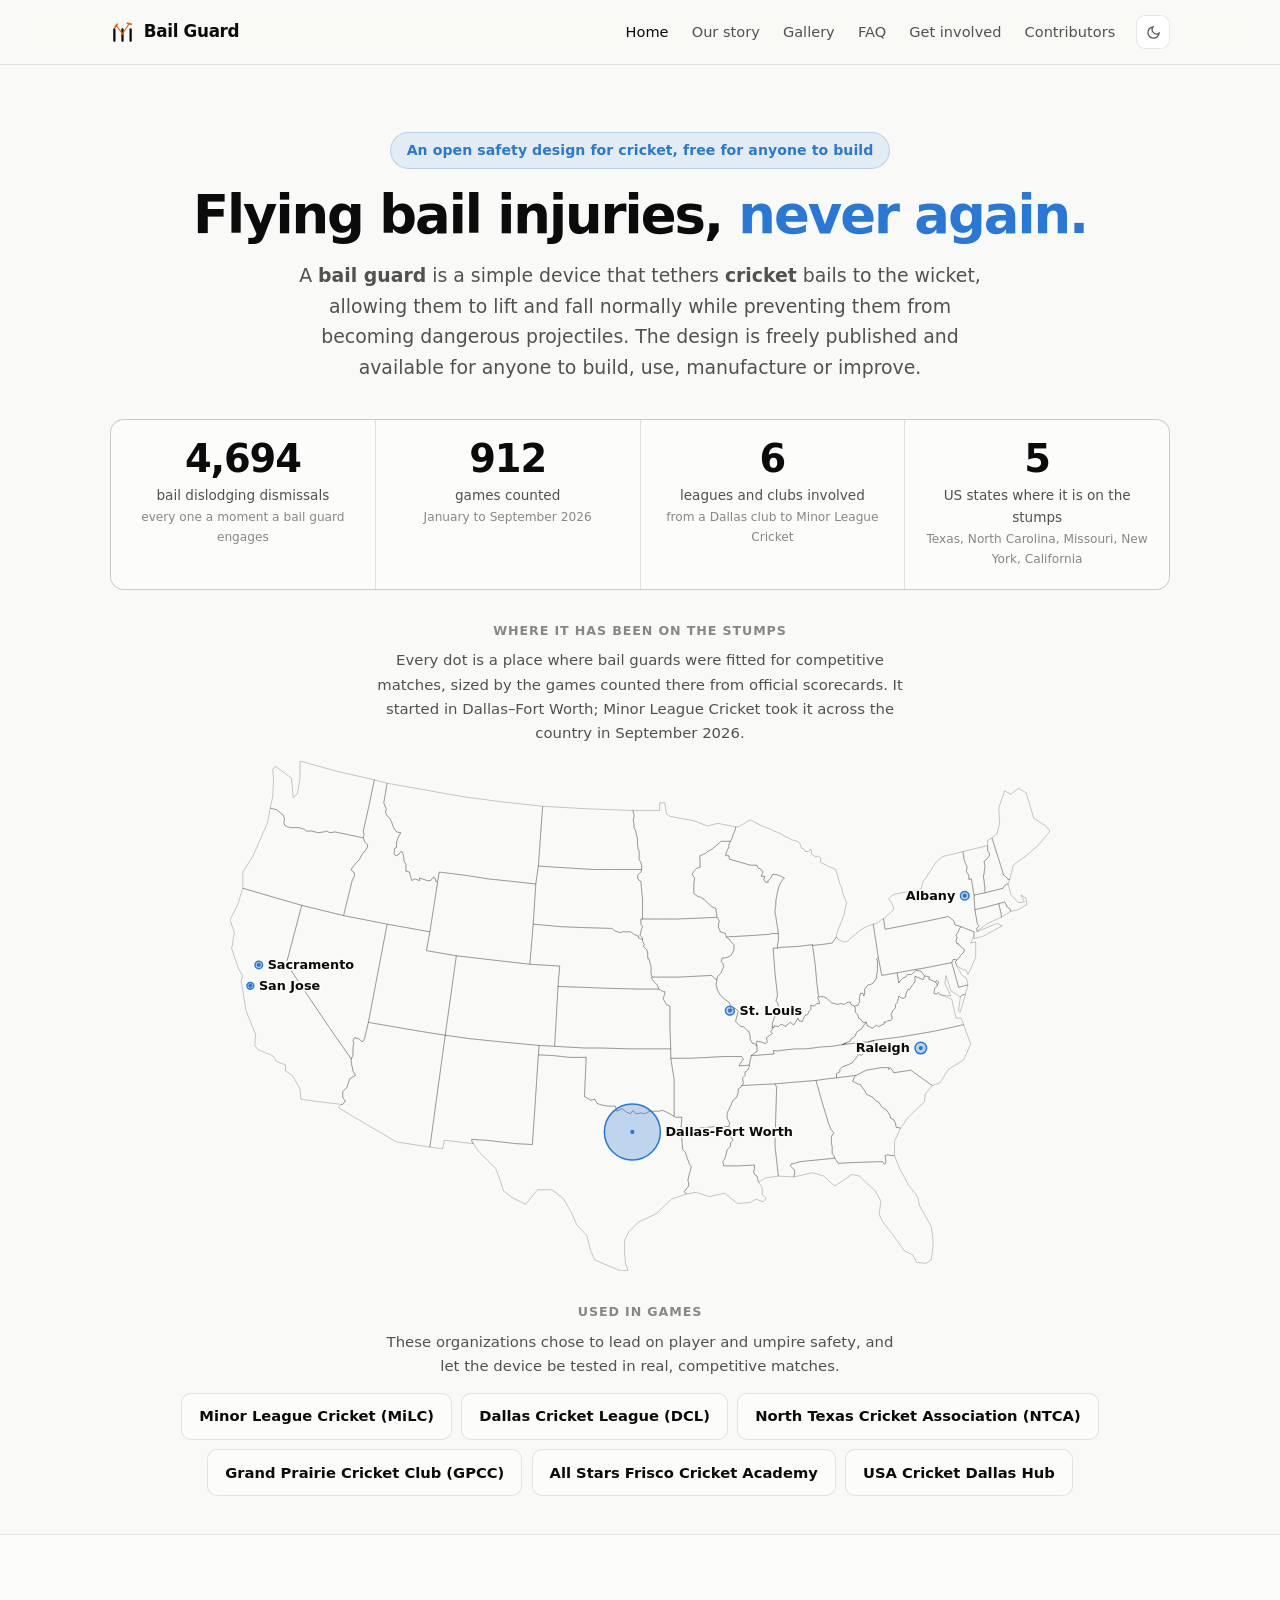
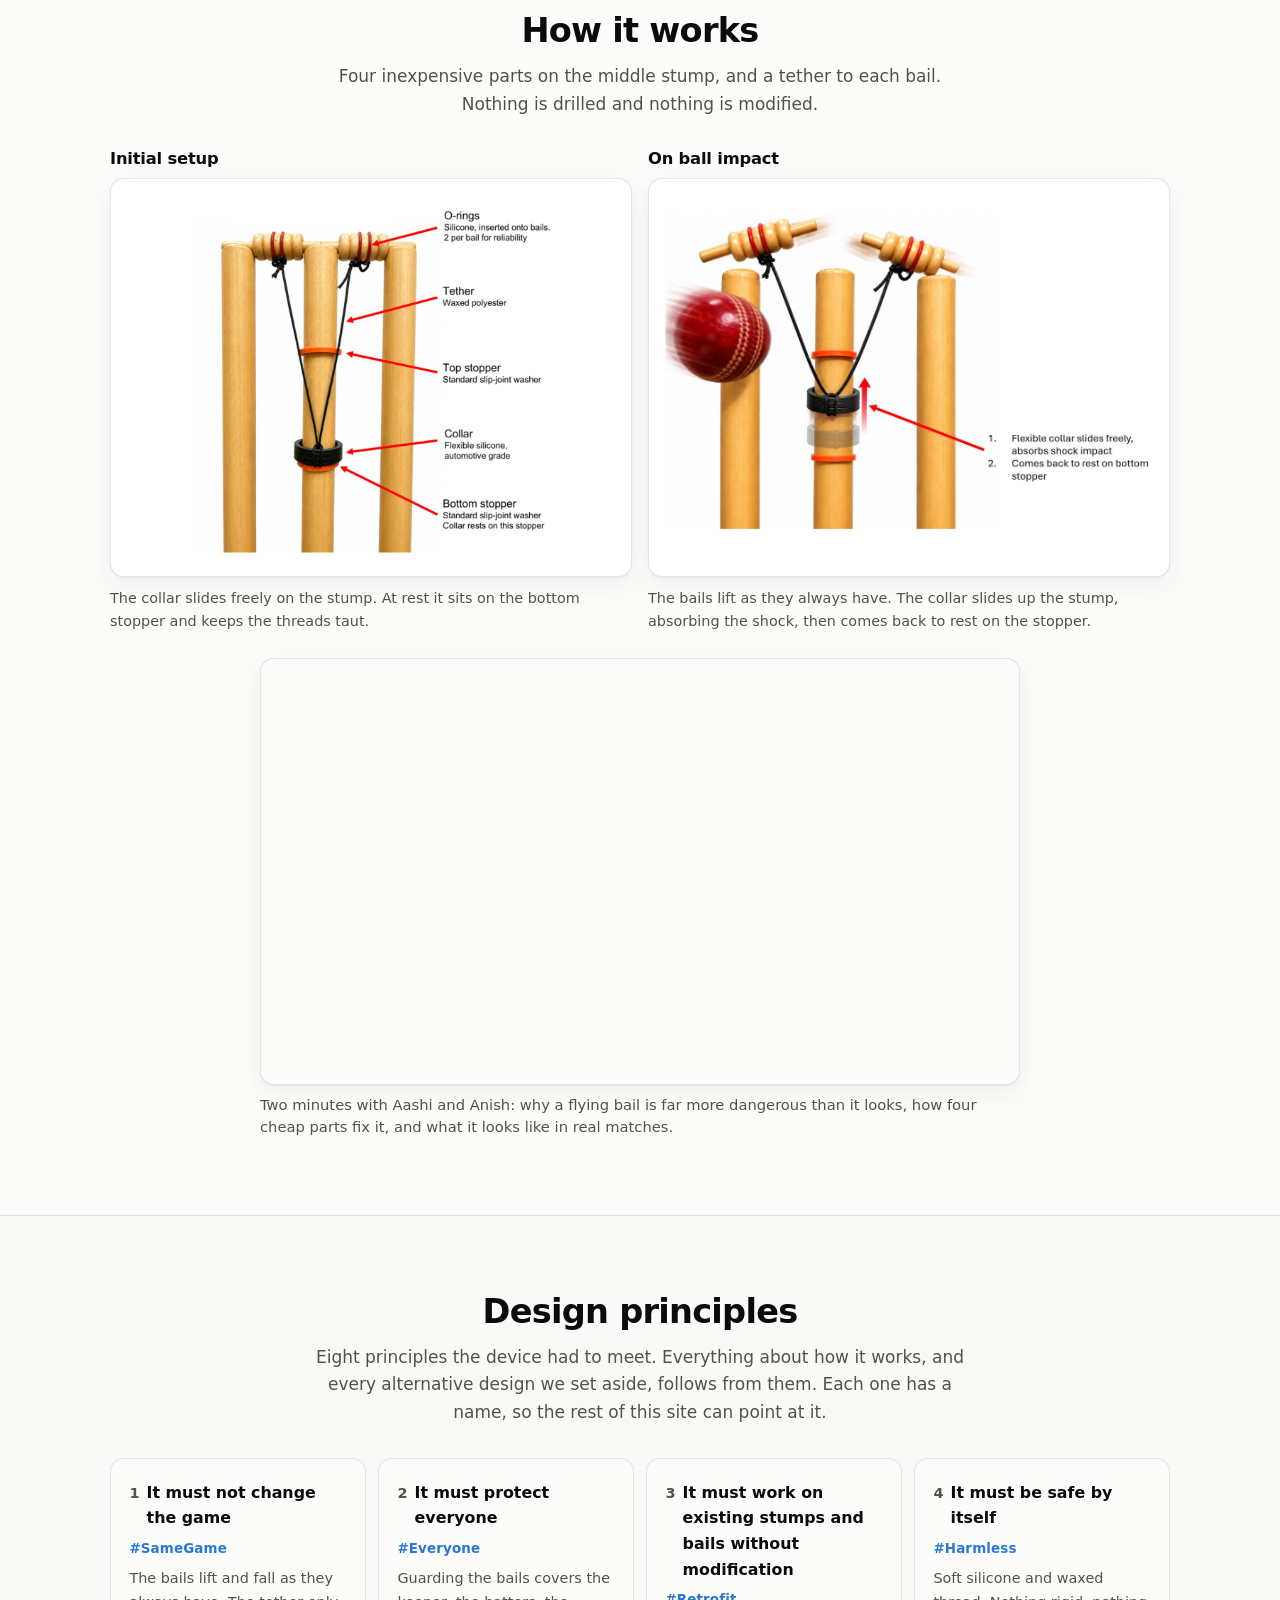
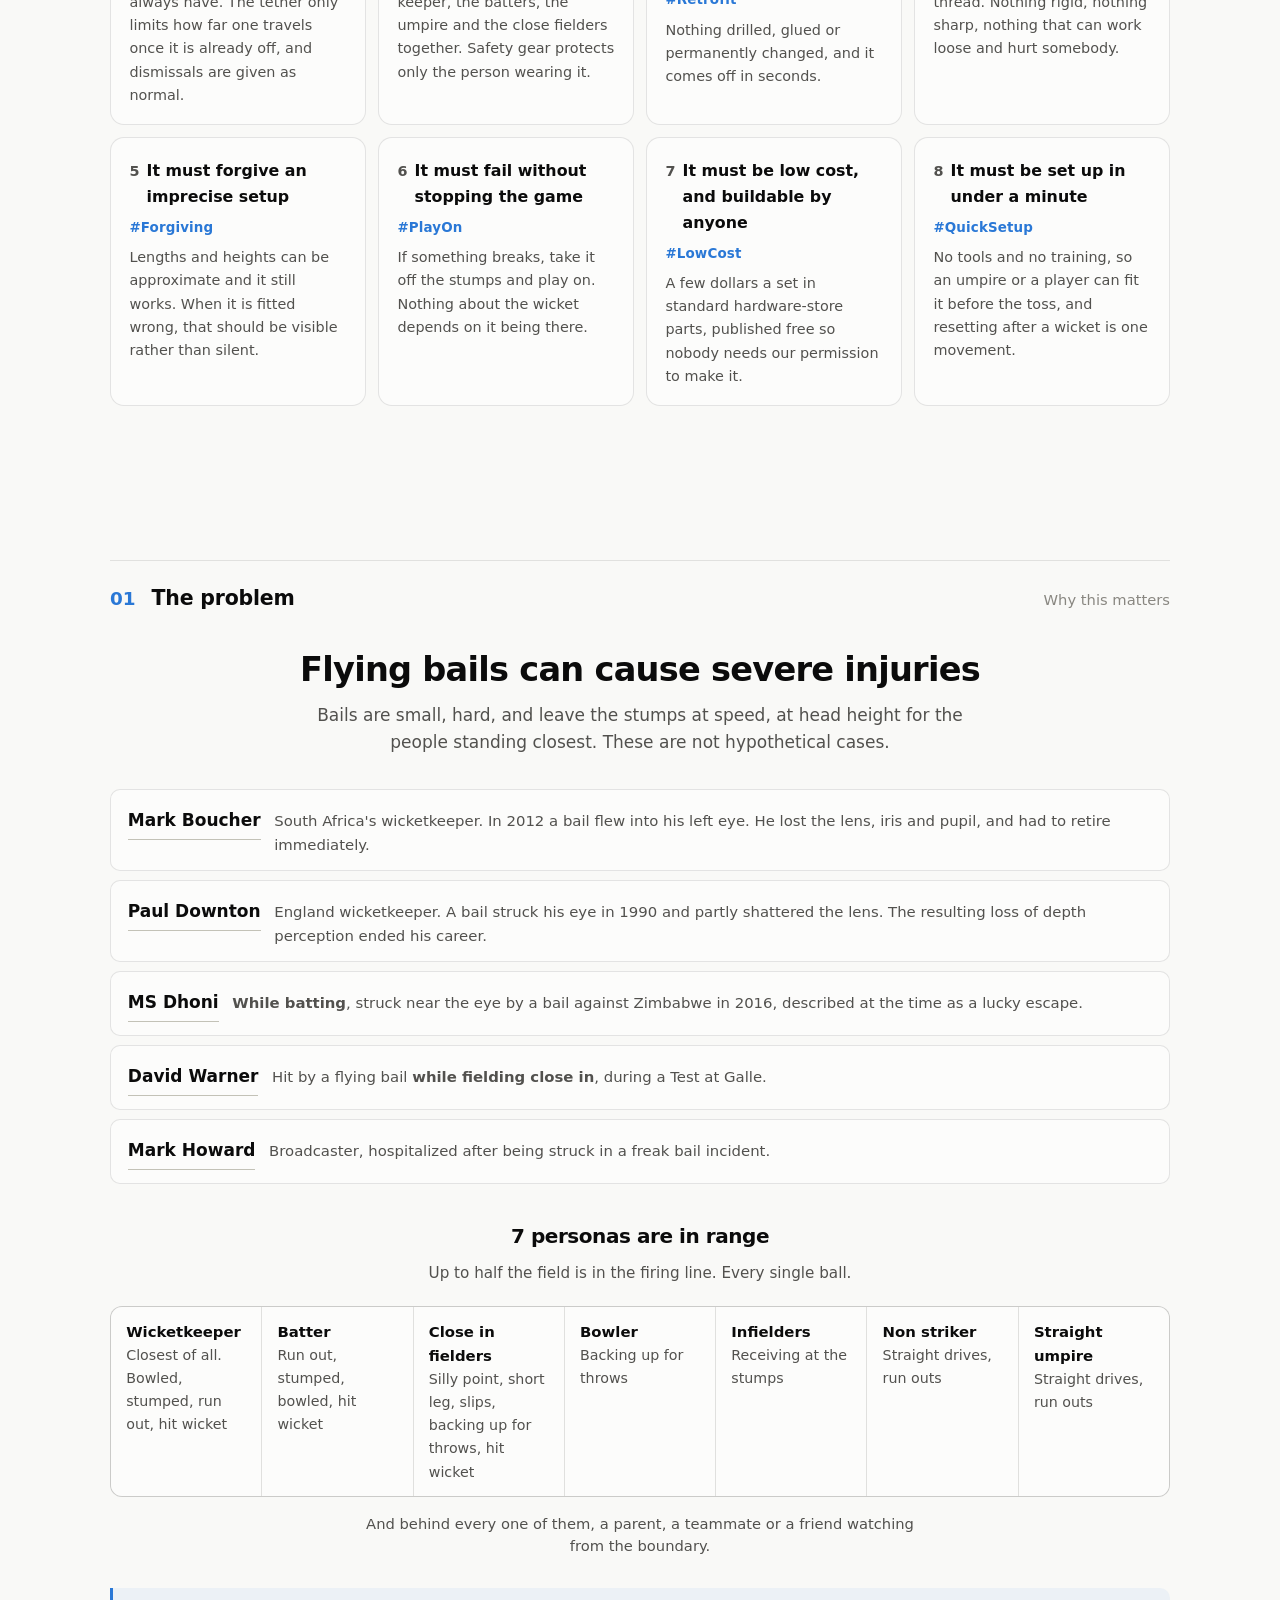
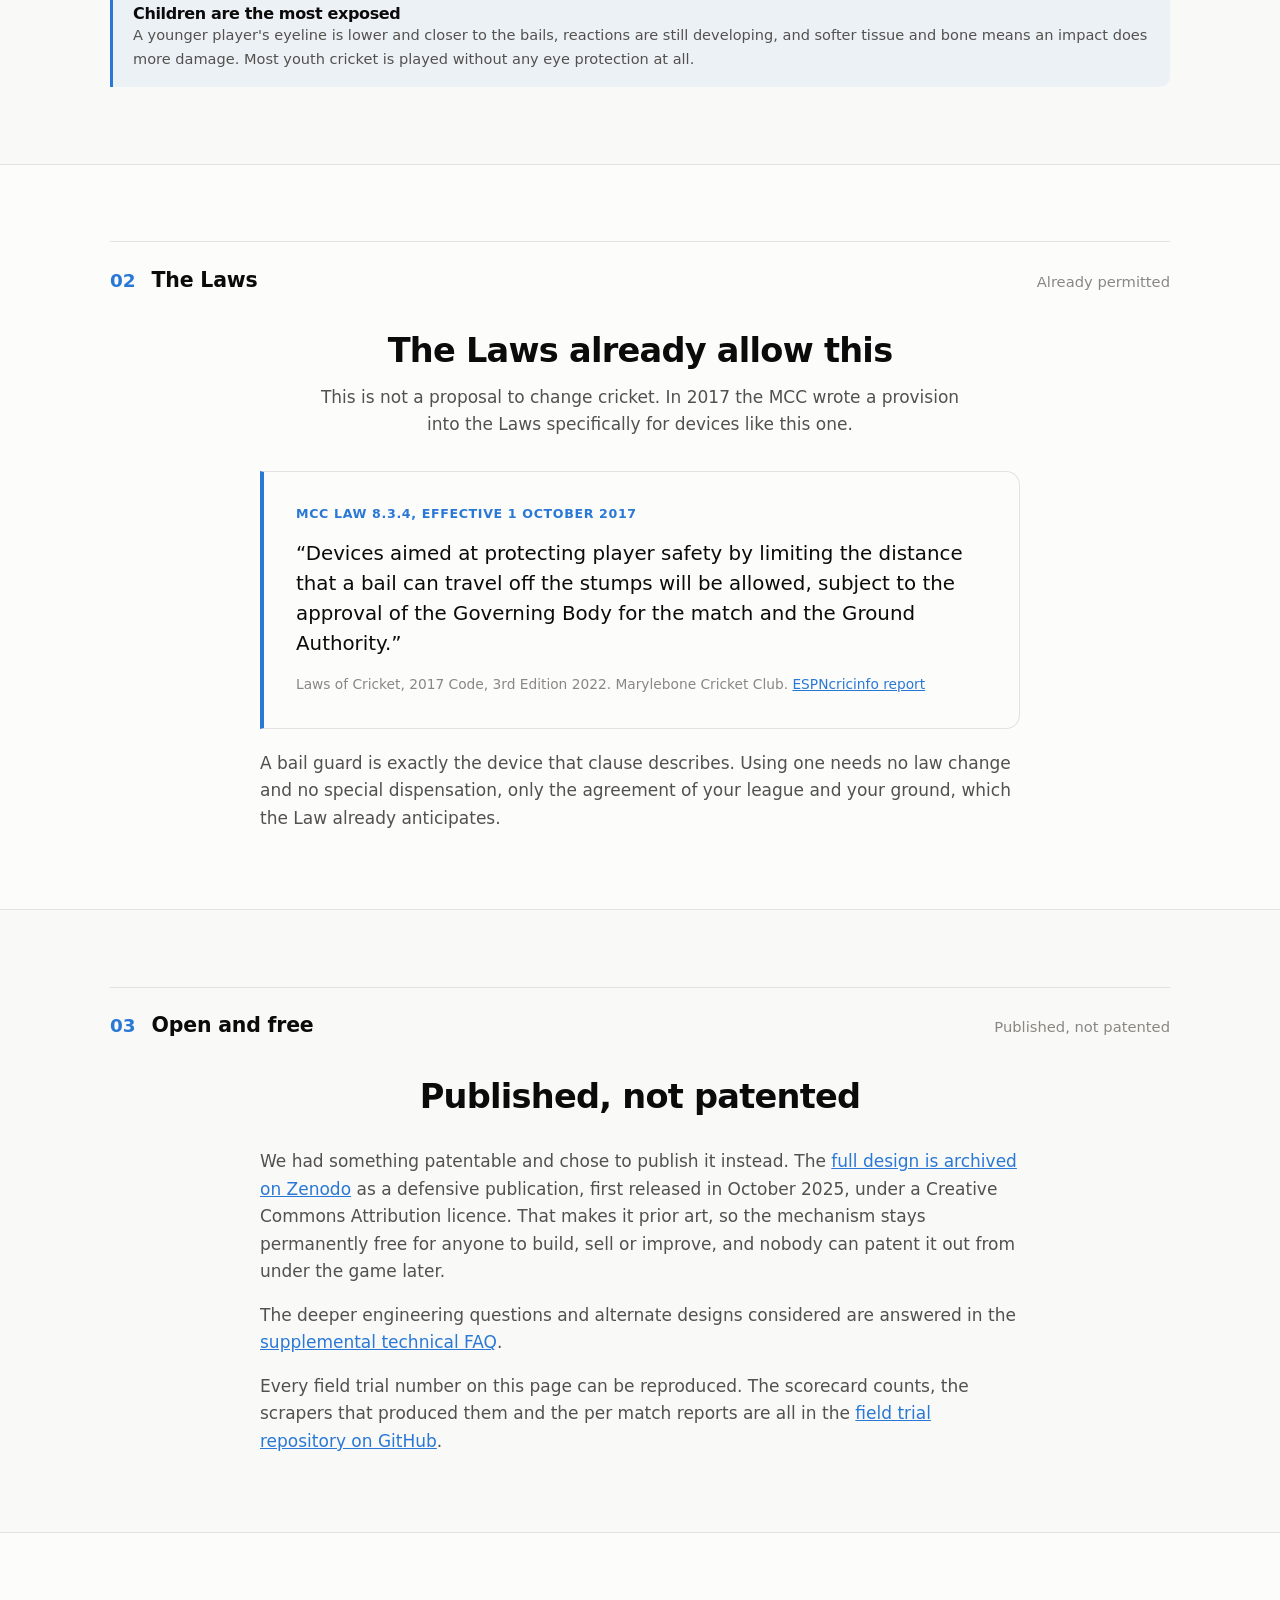
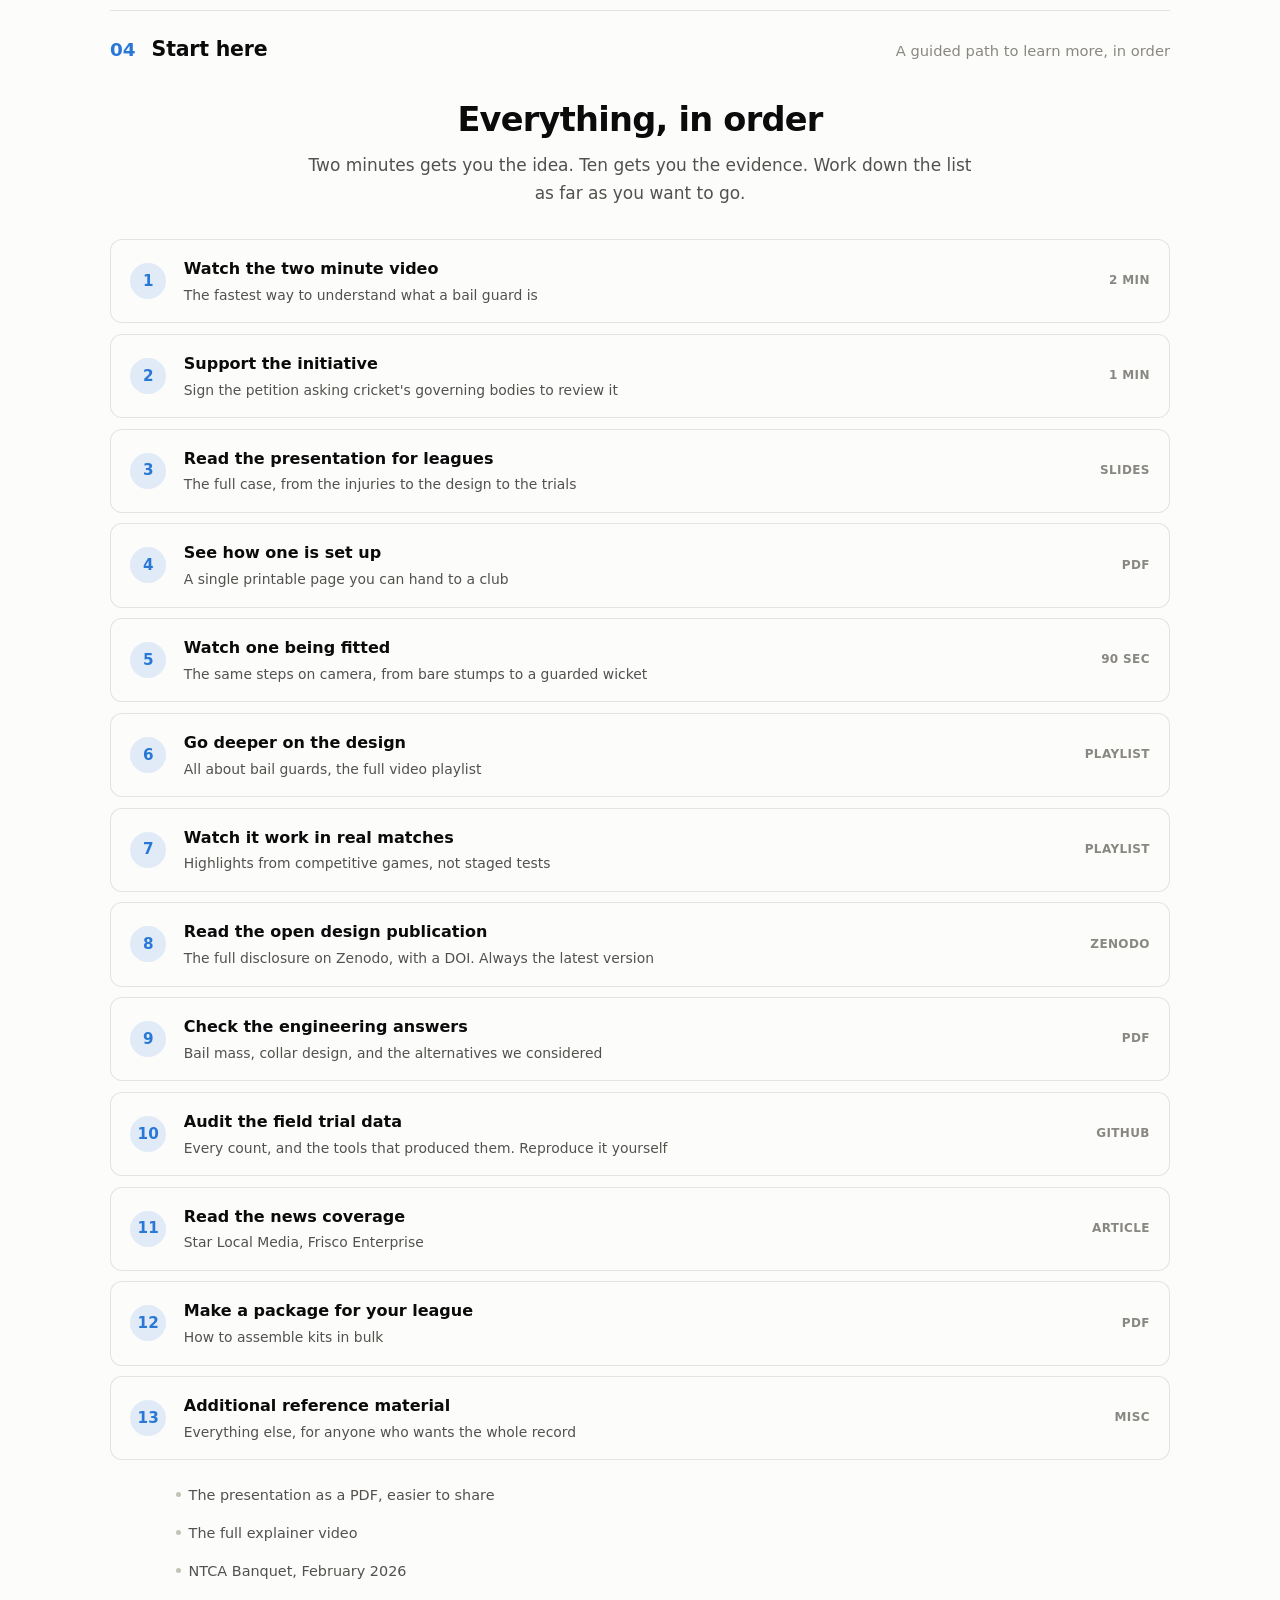
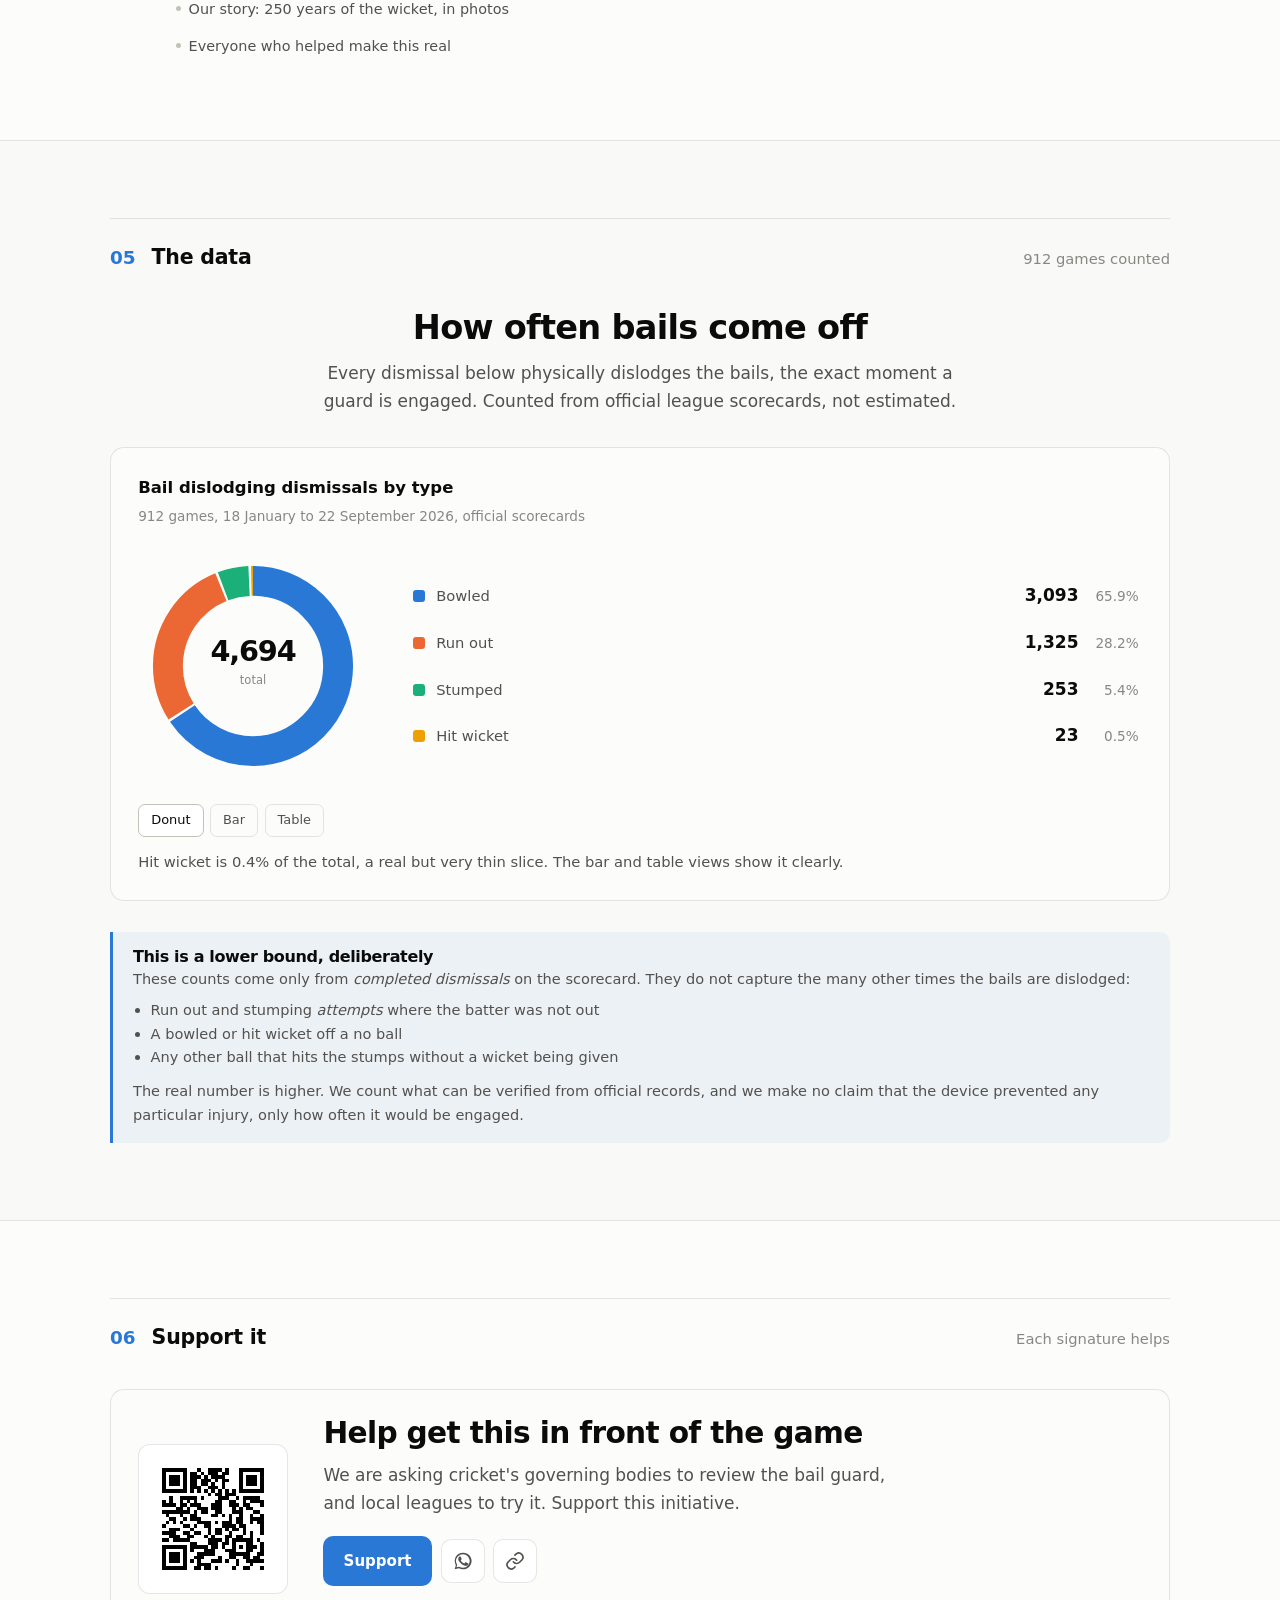
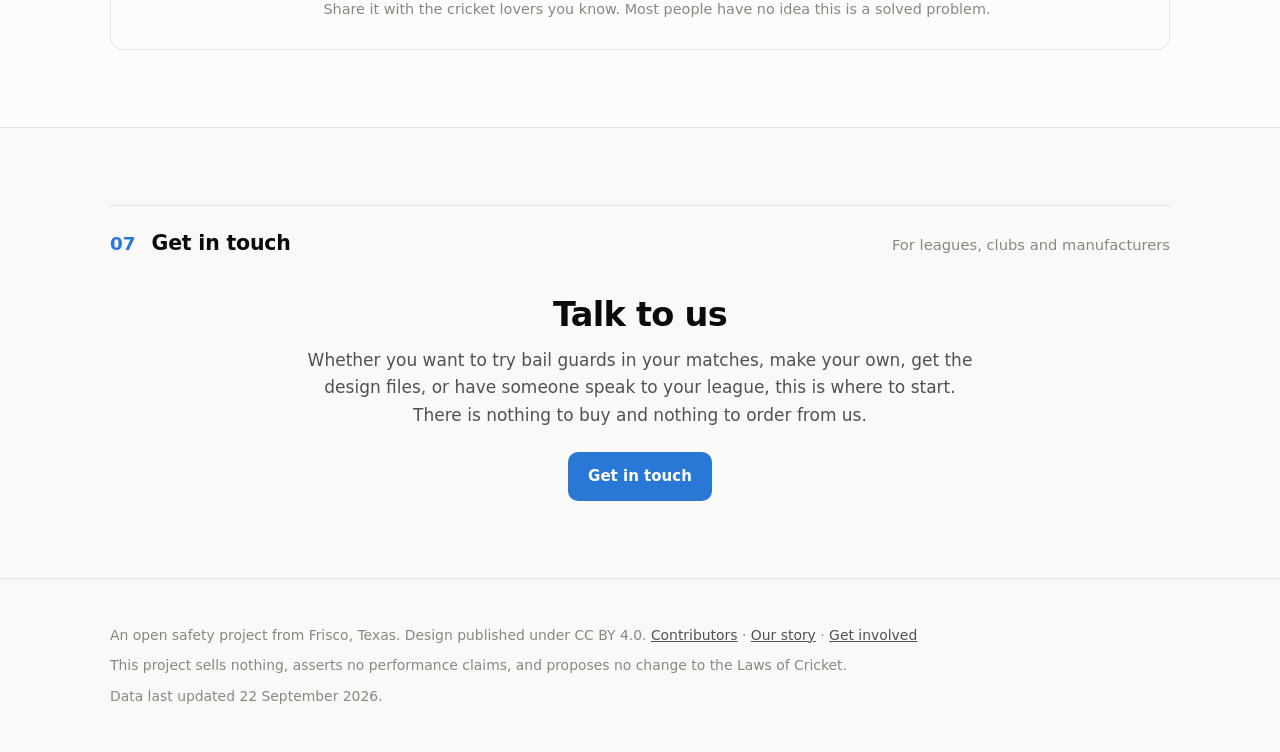
==== commit 5018379f: "Add a "How it works" section, and sharpen the principles and their table - How it works: the device " ====
--- a/index.html
+++ b/index.html
@@ -70,7 +70,7 @@
 }
 </script>
 
-<link rel="stylesheet" href="styles.css?v=5">
+<link rel="stylesheet" href="styles.css?v=6">
 <script>try{var t=localStorage.getItem('bg-theme');if(t)document.documentElement.setAttribute('data-theme',t)}catch(e){}</script>
 </head>
 <body>
@@ -137,7 +137,6 @@
         <path class="land" d="M586,94 583,94 580,94 578,94 575,94 572,97 569,99 566,102 563,104 561,105 559,106 557,108 555,109 550,111 551,124 546,126 543,129 541,133 544,137 543,143 543,150 543,155 548,159 550,159 555,162 557,164 559,166 563,170 569,173 569,175 570,181 570,183 548,184 524,185 501,185 483,185 483,163 481,141 478,139 477,136 478,133 481,130 482,127 482,122 481,119 479,115 479,111 479,105 478,104 477,97 477,94 477,91 476,87 475,82 473,78 473,74 472,69 473,66 473,63 472,60 472,58 503,58 503,49 509,49 511,62 516,65 527,67 543,70 559,76 571,73 591,77 592,77 592,78 591,82 589,86 588,90 586,94ZM184,26 229,34 274,42 320,48 366,53 363,95 361,123 358,144 331,141 302,138 277,134 245,130 243,141 241,141 240,137 238,136 235,140 231,140 222,137 222,140 216,138 213,140 211,134 210,130 206,129 206,127 206,121 204,118 203,110 202,107 200,106 198,109 194,111 192,108 193,102 195,101 195,95 197,89 200,84 195,83 192,79 189,71 187,67 184,64 182,60 183,56 180,49 184,26ZM472,58 472,60 473,63 473,66 472,69 473,74 473,78 475,82 476,87 477,91 477,94 477,97 478,104 479,105 479,111 479,115 481,119 482,122 482,127 451,127 425,127 392,125 361,123 363,95 366,53 419,56 472,58ZM184,26 180,49 183,56 182,60 184,64 187,67 189,71 192,79 195,83 200,84 197,89 195,95 195,101 193,102 192,108 194,111 198,109 200,106 202,107 203,110 204,118 206,121 206,127 206,129 210,130 211,134 213,140 216,138 222,140 222,137 231,140 235,140 238,136 240,137 241,141 243,142 234,200 184,191 133,181 143,140 146,134 145,130 142,128 143,125 147,120 151,116 155,109 159,104 161,101 161,98 158,95 156,90 157,86 156,82 163,51 169,22 184,26ZM169,22 163,51 156,82 157,86 156,90 123,83 117,84 113,82 110,83 103,84 96,82 92,82 89,82 87,80 81,78 78,78 71,78 67,77 64,75 63,72 64,68 62,63 58,60 55,57 50,56 47,55 50,42 51,21 50,10 53,6 72,20 74,43 79,38 82,20 82,0 125,12 169,22ZM252,321 234,452 195,446 154,422 127,406 130,402 132,402 135,398 132,394 132,391 132,387 137,382 140,372 147,368 144,363 143,358 142,354 142,351 142,349 144,344 144,340 144,335 145,330 144,327 146,324 150,325 153,327 155,329 157,325 162,306 191,311 226,317 252,321ZM142,349 142,351 142,354 143,358 144,363 147,368 140,372 137,382 132,387 132,391 132,394 135,398 132,402 130,402 105,399 83,396 82,384 73,368 65,363 65,356 55,352 50,345 33,338 29,333 30,320 19,293 13,257 15,252 10,243 2,220 5,201 0,186 9,168 15,149 84,169 66,237 92,276 117,313 142,349ZM384,264 382,300 380,334 362,333 340,331 309,328 280,325 252,321 265,228 282,230 299,232 334,236 351,238 386,240 384,263ZM133,181 184,191 162,306 158,325 155,329 153,327 150,325 146,324 144,327 145,330 144,335 144,340 144,344 142,349 117,313 92,276 66,237 84,169 133,181ZM234,452 252,321 280,325 309,328 340,331 362,333 361,344 357,405 354,449 335,448 300,444 283,443 283,445 285,448 251,444 249,454 234,452ZM156,90 158,95 161,98 161,101 159,104 155,109 151,116 147,120 143,125 142,128 145,130 146,134 143,140 133,181 84,169 15,149 15,130 27,111 44,72 47,55 50,56 55,57 58,60 62,63 64,68 63,72 64,75 67,77 71,78 78,78 81,78 87,80 89,82 92,82 96,82 103,84 110,83 113,82 117,84 123,83 156,90ZM184,191 234,200 230,222 265,228 252,321 226,317 191,311 162,306 184,191ZM243,142 245,130 277,134 302,138 331,141 358,144 355,191 351,238 334,236 299,232 282,230 265,228 230,222 234,200 243,143ZM608,356 608,358 606,362 603,364 603,368 600,371 601,378 599,380 598,382 595,384 595,388 593,394 591,395 588,399 586,404 582,412 582,418 585,424 584,428 568,428 547,430 528,430 529,417 524,417 521,417 520,416 520,395 520,373 516,348 538,348 559,347 578,346 599,346 601,349 599,352 597,355 596,357 608,356ZM483,185 501,185 524,185 548,184 570,183 571,184 573,188 572,190 572,195 573,197 574,200 580,202 581,206 583,208 585,209 586,211 588,213 590,215 590,221 587,227 586,228 582,230 576,231 575,235 577,237 578,241 576,245 575,248 571,252 570,256 568,255 564,251 545,252 525,253 510,253 494,253 493,249 493,245 493,241 491,234 490,231 489,231 489,225 488,221 484,217 485,215 483,211 483,209 483,207 480,204 481,200 482,196 483,194 481,191 481,185 483,185ZM380,334 382,300 384,264 415,265 438,266 478,267 502,267 507,270 509,270 509,273 507,278 508,280 511,285 515,287 515,312 516,337 500,337 467,337 434,336 415,336 397,335 380,334ZM608,356 596,357 597,355 599,352 601,349 599,346 578,346 559,347 538,348 516,348 516,337 515,312 515,287 511,285 508,280 507,278 509,273 509,270 507,270 502,267 500,262 497,259 494,255 494,253 510,253 525,253 545,252 564,251 568,255 570,256 569,262 571,269 574,274 578,278 582,281 584,282 586,286 586,290 588,291 591,289 595,293 594,297 593,300 592,305 595,308 598,311 601,311 606,316 607,316 609,322 609,326 612,331 613,330 617,334 617,336 617,340 614,342 610,345 610,347 609,350 608,356ZM384,264 386,240 351,238 355,191 388,194 413,195 447,196 451,199 457,201 459,200 463,200 469,200 473,203 478,205 478,207 480,208 483,209 483,211 485,215 484,217 488,221 489,225 489,231 490,231 491,234 493,241 493,245 493,249 494,253 494,255 497,259 500,262 502,267 478,267 438,266 415,265 384,264ZM362,333 380,334 397,335 415,336 434,336 467,337 500,337 516,337 516,348 520,373 520,395 520,416 511,411 506,409 502,410 495,410 491,410 488,412 484,413 482,412 475,413 472,409 469,413 464,411 459,407 453,410 451,404 442,404 436,403 430,401 427,396 422,397 419,395 415,393 416,370 417,347 398,347 380,345 361,344 362,333ZM482,127 481,130 478,133 477,136 478,139 481,141 483,163 483,185 481,185 481,191 483,194 482,196 481,200 480,204 483,207 483,209 480,208 478,207 478,205 473,203 469,200 463,200 459,200 457,201 451,199 447,196 413,195 388,194 355,191 358,144 361,123 392,125 425,127 451,127 482,127ZM528,430 547,430 568,428 584,428 585,429 584,433 587,438 586,440 589,444 586,447 586,451 582,455 581,460 579,466 577,469 578,474 595,474 614,473 614,477 613,481 614,484 617,486 618,490 618,492 623,499 623,508 628,512 624,516 616,513 609,517 594,518 579,506 561,510 546,505 534,507 532,504 534,501 537,498 537,493 536,492 537,486 538,483 540,475 538,472 536,467 534,461 533,458 530,455 528,430ZM285,448 283,445 283,443 300,444 335,448 354,449 357,405 361,344 380,345 398,347 417,347 416,370 415,393 419,395 422,397 427,396 430,401 436,403 442,404 451,404 453,410 459,407 464,411 469,413 472,409 475,413 482,412 484,413 488,412 491,410 495,410 502,410 506,409 511,411 520,416 521,417 524,417 529,417 528,430 530,455 533,458 534,461 536,467 538,472 540,475 538,483 537,486 536,492 537,493 537,498 534,501 532,504 534,507 517,513 499,530 478,540 467,551 462,561 462,577 463,588 466,596 458,597 443,591 427,584 422,573 418,556 406,543 400,529 390,512 377,502 360,502 346,519 330,511 320,503 316,490 311,477 300,466 291,457 285,448ZM872,174 885,171 900,167 903,180 903,183 896,186 887,190 875,199 874,196 877,193 875,191 872,174ZM900,167 885,171 872,174 871,157 885,154 905,149 906,147 909,144 911,144 914,156 923,166 930,165 926,157 932,161 933,168 923,174 914,176 913,173 910,171 907,165 900,167ZM911,144 909,144 906,147 905,149 885,154 883,152 884,149 883,143 883,141 882,136 883,131 883,129 884,123 883,119 883,117 886,115 889,111 889,108 887,105 887,99 887,93 892,90 905,131 905,133 909,136 911,139 913,138 911,144ZM903,183 903,180 900,167 907,165 910,171 913,173 914,176 903,183ZM885,154 871,157 868,138 865,139 865,134 862,129 863,124 861,120 859,114 859,111 858,106 887,99 887,105 889,108 889,111 886,115 883,117 883,119 884,123 883,129 883,131 882,136 883,141 883,143 884,149 883,152 885,154ZM638,378 661,376 686,374 694,402 701,425 704,432 707,435 704,440 704,447 705,452 705,456 705,460 707,462 708,465 668,469 657,472 656,474 661,479 661,483 660,487 642,486 638,450 639,413 640,382 638,378ZM660,487 661,483 661,479 656,474 657,472 668,469 708,465 712,471 732,470 764,469 766,472 768,470 767,462 770,461 774,462 778,462 784,477 794,496 805,510 807,520 821,545 823,560 823,569 821,584 815,588 804,587 799,578 790,574 777,556 764,539 760,531 762,515 755,503 737,486 728,484 709,497 706,496 695,486 682,482 660,487ZM708,465 707,462 705,460 705,456 705,452 704,447 704,440 707,435 704,432 701,425 694,402 686,374 700,372 710,371 733,368 731,370 729,375 735,378 738,379 743,386 745,390 753,394 755,397 760,400 763,405 769,409 772,414 773,416 773,418 777,420 779,424 780,429 782,429 785,430 778,445 778,462 774,462 770,461 767,462 768,470 766,472 764,469 732,470 712,471 708,465ZM584,428 585,424 582,418 582,412 586,404 588,399 591,395 593,394 595,388 595,384 598,382 599,380 617,379 638,378 640,382 639,413 638,450 642,486 627,488 619,493 618,490 617,486 614,484 613,481 614,477 614,473 595,474 578,474 577,469 579,466 581,460 582,455 586,451 586,447 589,444 586,440 587,438 584,433 585,429 584,428ZM785,430 782,429 780,429 779,424 777,420 773,418 773,416 772,414 769,409 763,405 760,400 755,397 753,394 745,390 743,386 738,379 735,378 729,375 731,370 733,368 735,367 745,362 762,359 771,359 771,361 773,359 776,363 777,365 797,362 822,380 814,390 813,399 794,417 785,430ZM570,256 571,252 575,248 576,245 578,241 577,237 575,235 576,231 582,230 586,228 587,227 590,221 590,215 588,213 586,211 585,209 583,208 581,206 599,205 616,204 630,203 635,202 642,202 642,206 642,210 641,215 641,219 638,219 636,219 636,221 638,248 641,275 639,281 641,283 642,287 642,290 641,291 640,295 637,301 635,307 635,312 635,314 633,317 635,319 632,321 628,324 629,329 627,331 622,329 617,328 616,330 617,334 613,330 612,331 609,326 609,322 607,316 606,316 601,311 598,311 595,308 592,305 593,300 594,297 595,293 591,289 588,291 586,290 586,286 584,282 582,281 578,278 574,274 571,269 569,262 570,256ZM635,312 635,307 637,301 640,295 641,291 642,290 642,287 641,283 639,281 641,275 638,248 636,221 636,219 638,219 641,219 646,218 648,218 666,217 682,215 682,216 685,237 687,260 689,276 688,277 690,282 690,284 687,284 684,287 680,286 680,291 678,293 676,297 673,298 670,305 666,304 665,301 662,306 660,309 656,306 652,309 651,311 645,308 642,311 637,310 637,312 635,312ZM610,345 614,342 617,340 617,336 617,334 616,330 617,328 622,329 627,331 629,329 628,324 632,321 635,319 633,317 635,314 635,312 637,312 637,310 642,311 645,308 651,311 652,309 656,306 660,309 662,306 665,301 666,304 670,305 673,298 676,297 678,293 680,291 680,286 684,287 687,284 690,284 690,282 688,277 689,276 695,276 699,278 704,283 708,284 711,285 715,284 719,285 722,283 726,282 727,285 731,287 732,289 732,294 735,297 736,301 739,303 741,306 745,306 743,308 739,314 734,317 733,319 732,322 727,325 726,328 723,329 717,332 705,334 689,335 683,336 673,337 662,337 652,338 641,340 636,339 637,343 610,345ZM733,368 710,371 710,366 714,364 714,361 717,358 720,357 725,355 729,353 730,351 733,348 733,347 737,343 739,345 745,339 748,339 751,335 754,333 754,330 754,327 747,329 754,327 785,323 821,317 840,313 857,309 859,309 867,331 859,350 841,361 831,377 822,380 797,362 777,365 776,363 773,359 771,361 771,359 762,359 745,362 735,367 733,368ZM689,276 687,260 685,237 682,216 691,215 699,214 705,213 710,206 712,209 715,210 719,212 723,211 726,208 730,205 733,202 737,199 741,196 745,194 750,192 753,191 759,230 757,232 758,234 758,240 758,246 757,251 757,254 753,260 751,261 749,262 747,262 743,267 743,271 743,273 742,275 741,272 738,272 737,277 737,282 735,286 731,287 727,285 726,282 722,283 719,285 715,284 711,285 708,284 704,283 699,278 695,276 689,276ZM599,380 601,378 600,371 603,368 603,364 606,362 608,358 608,356 609,350 610,347 610,345 637,343 636,339 640,339 652,338 662,337 673,337 683,336 689,335 705,334 717,332 722,330 717,332 744,329 747,329 754,327 754,330 754,333 751,335 748,339 745,339 739,345 737,343 733,347 733,348 730,351 729,353 725,355 720,357 717,358 714,361 714,364 710,366 710,371 700,372 686,374 661,376 638,378 617,379 599,380ZM723,329 726,328 727,326 732,322 733,319 734,317 739,314 743,308 745,306 746,310 748,311 752,313 756,310 757,309 759,311 765,308 766,306 768,306 770,304 773,304 775,302 775,300 774,297 776,292 779,289 779,285 781,283 782,280 783,275 785,277 788,278 791,276 791,274 792,271 793,269 794,267 795,268 797,265 799,262 800,261 802,258 802,253 802,252 811,256 813,252 816,252 819,253 818,255 822,257 826,259 827,260 828,262 828,264 825,266 824,272 827,273 829,271 831,273 845,279 850,301 856,301 859,309 857,309 840,313 821,317 785,323 754,327 747,329 744,329 717,332 722,330ZM861,273 855,294 853,293 855,276 857,274 861,273ZM570,183 570,181 569,175 569,173 563,170 559,166 557,164 555,162 550,159 548,159 543,155 543,150 543,143 544,137 541,133 543,129 546,126 550,124 550,111 554,109 557,108 559,106 561,105 563,104 566,102 569,99 572,97 575,94 578,94 580,94 583,94 586,94 585,96 584,98 584,101 583,103 582,105 581,107 581,109 580,110 584,111 585,115 599,119 609,122 614,122 617,122 618,125 622,127 624,130 623,132 622,135 626,135 625,139 627,142 630,142 630,140 633,137 635,133 638,133 640,133 645,135 649,137 647,139 645,142 643,146 641,153 640,158 639,164 639,169 638,175 638,177 639,182 640,189 641,195 642,202 635,202 630,203 616,204 599,205 581,206 580,202 574,200 573,197 572,195 572,190 573,188 571,184 570,183ZM745,306 741,306 739,303 736,301 735,297 732,294 732,289 731,287 735,286 737,282 737,277 738,272 741,272 742,275 743,273 743,271 743,267 747,262 749,262 751,261 753,260 757,254 757,251 758,246 758,240 758,234 757,232 759,230 763,251 781,248 783,260 785,257 788,254 791,253 793,250 798,250 800,248 803,245 809,246 811,249 813,252 812,256 802,252 802,253 802,258 801,260 799,262 797,265 795,268 794,267 793,269 792,271 791,274 791,276 788,278 785,277 783,275 782,280 781,283 779,285 779,289 776,292 774,297 775,299 775,302 773,304 770,304 768,306 766,305 766,308 759,311 757,309 756,310 752,313 749,311 746,310 745,306ZM864,262 853,265 845,236 846,234 847,232 851,233 849,235 851,240 857,251 862,254 864,262ZM828,262 827,260 826,259 827,257 830,259 828,262ZM861,273 857,274 855,276 844,269 838,251 837,261 844,275 831,274 829,271 827,273 824,272 825,266 827,264 828,262 830,259 827,257 826,259 822,257 818,256 819,253 816,252 814,252 811,249 809,246 803,245 800,248 798,250 793,250 791,253 788,254 785,257 783,260 781,248 797,245 803,244 815,242 830,239 845,236 853,265 864,262 861,273ZM851,240 849,235 851,233 854,230 855,228 859,224 860,221 854,216 853,214 851,214 850,210 851,207 850,204 852,201 854,196 856,194 871,200 871,205 867,213 873,212 873,230 864,250 862,245 858,244 851,240ZM872,174 875,191 877,193 874,196 875,199 874,200 898,190 904,193 882,205 871,208 871,205 871,200 856,194 853,193 849,192 848,189 847,187 845,185 841,182 818,187 793,192 767,197 765,185 777,174 777,172 774,165 771,161 773,159 776,157 778,156 809,150 810,146 811,142 812,140 814,138 827,118 834,112 858,106 859,111 859,114 861,120 863,124 862,129 865,134 865,138 868,138 871,157 872,174ZM759,230 753,191 757,190 765,184 767,197 793,192 818,187 841,182 845,185 847,187 848,189 849,192 853,193 856,194 854,196 852,201 850,204 851,207 850,210 851,214 853,214 854,216 860,221 859,224 855,228 854,230 851,233 847,232 846,234 845,236 830,239 815,242 803,244 797,245 781,248 763,251 759,230ZM913,138 911,139 909,136 905,133 905,131 892,90 898,85 901,73 900,55 907,35 914,39 923,32 932,37 941,67 955,76 960,82 947,98 932,111 917,122 913,138ZM586,94 588,90 589,86 591,82 592,78 592,77 596,77 597,76 609,69 623,76 628,78 633,80 637,82 640,83 644,85 648,87 651,89 654,90 657,92 661,93 664,94 667,96 668,99 669,102 673,104 673,106 677,106 680,103 681,107 681,109 685,112 687,112 688,111 692,114 691,118 694,120 698,122 702,124 705,125 709,127 710,130 711,133 712,136 713,140 714,144 716,148 717,153 718,157 720,161 722,167 721,169 719,180 713,195 710,203 710,206 705,213 699,214 691,215 682,216 682,215 666,217 648,218 646,218 641,219 641,215 642,210 642,206 642,202 641,195 640,189 639,182 638,177 638,175 639,169 639,164 640,158 641,153 643,146 645,142 647,139 649,137 645,135 640,133 638,133 635,133 633,137 630,140 630,142 627,142 625,139 626,135 622,135 623,132 624,130 622,127 618,125 617,122 614,122 609,122 599,119 585,115 584,111 581,111 580,111 581,109 581,107 582,105 583,103 584,101 584,98 585,96 586,94Z"/>
         <g id="mapDots"></g>
       </svg>
-      <ul class="places" id="placesList"></ul>
     </div>
   </div>
 
@@ -155,16 +154,27 @@
   </div>
 </div></header>
 
-<!-- intro split: what it is, and the 2 minute video -->
-<section class="band"><div class="wrap split">
-  <div>
-    <div class="diagram">
-      <img src="images/bailguard-parts.jpg" width="1000" height="1077"
-           alt="Labelled diagram of a bail guard fitted to a wicket, showing O-rings on the bails, a waxed polyester tether, a top stopper, the silicone collar, and a bottom stopper.">
-    </div>
-    <p class="cap">Four inexpensive parts. Retrofits on existing stumps. Nothing is drilled and nothing is modified.</p>
-  </div>
-  <div>
+<!-- how it works: at rest, on impact, and the 2 minute video -->
+<section id="how" class="band"><div class="wrap">
+  <div class="sec-head center">
+    <h2>How it works</h2>
+    <p>Four inexpensive parts on the middle stump, and a tether to each bail. Nothing is drilled and nothing is modified.</p>
+  </div>
+  <div class="grid g2 pair">
+    <figure>
+      <h3>Initial setup</h3>
+      <div class="diagram"><img src="images/bailguard-initial-setup.jpg" width="1100" height="1041"
+           alt="A bail guard fitted to a wicket at rest, labelled: two silicone O-rings on each bail, a waxed polyester tether, a top stopper, the silicone collar, and the bottom stopper the collar rests on."></div>
+      <figcaption>The collar slides freely on the stump. At rest it sits on the bottom stopper and keeps the threads taut.</figcaption>
+    </figure>
+    <figure>
+      <h3>On ball impact</h3>
+      <div class="diagram"><img src="images/bailguard-on-impact.jpg" width="1100" height="753"
+           alt="The same wicket as a ball strikes it: both bails are in the air, still tethered, and the collar has slid up the middle stump."></div>
+      <figcaption>The bails lift as they always have. The collar slides up the stump, absorbing the shock, then comes back to rest on the stopper.</figcaption>
+    </figure>
+  </div>
+  <div class="videorow">
     <div class="video"><iframe src="https://www.youtube-nocookie.com/embed/xzF2togtwVc" title="Bail Guard, two minute overview" allow="encrypted-media; picture-in-picture" referrerpolicy="strict-origin-when-cross-origin" allowfullscreen loading="lazy"></iframe></div>
     <p class="cap">Two minutes with Aashi and Anish: why a flying bail is far more dangerous than it looks, how four cheap parts fix it, and what it looks like in real matches.</p>
   </div>
@@ -178,13 +188,13 @@
   </div>
   <div class="grid principles">
     <div class="card" id="samegame"><b><span class="pn">1</span>It must not change the game</b><a class="tag" href="#samegame">#SameGame</a><span>The bails lift and fall as they always have. The tether only limits how far one travels once it is already off, and dismissals are given as normal.</span></div>
-    <div class="card" id="everyone"><b><span class="pn">2</span>It must protect everyone at once</b><a class="tag" href="#everyone">#Everyone</a><span>Guarding the bails covers the keeper, the batters, the umpire and the close fielders together. Safety gear protects only the person wearing it.</span></div>
-    <div class="card" id="retrofit"><b><span class="pn">3</span>It must fit the stumps and bails you own</b><a class="tag" href="#retrofit">#Retrofit</a><span>Nothing drilled, glued or permanently changed, and it comes off in seconds.</span></div>
-    <div class="card" id="harmless"><b><span class="pn">4</span>It must be safe in itself</b><a class="tag" href="#harmless">#Harmless</a><span>Soft silicone and waxed thread. Nothing rigid, nothing sharp, nothing that can work loose and hurt somebody.</span></div>
+    <div class="card" id="everyone"><b><span class="pn">2</span>It must protect everyone</b><a class="tag" href="#everyone">#Everyone</a><span>Guarding the bails covers the keeper, the batters, the umpire and the close fielders together. Safety gear protects only the person wearing it.</span></div>
+    <div class="card" id="retrofit"><b><span class="pn">3</span>It must work on existing stumps and bails without modification</b><a class="tag" href="#retrofit">#Retrofit</a><span>Nothing drilled, glued or permanently changed, and it comes off in seconds.</span></div>
+    <div class="card" id="harmless"><b><span class="pn">4</span>It must be safe by itself</b><a class="tag" href="#harmless">#Harmless</a><span>Soft silicone and waxed thread. Nothing rigid, nothing sharp, nothing that can work loose and hurt somebody.</span></div>
     <div class="card" id="forgiving"><b><span class="pn">5</span>It must forgive an imprecise setup</b><a class="tag" href="#forgiving">#Forgiving</a><span>Lengths and heights can be approximate and it still works. When it is fitted wrong, that should be visible rather than silent.</span></div>
     <div class="card" id="playon"><b><span class="pn">6</span>It must fail without stopping the game</b><a class="tag" href="#playon">#PlayOn</a><span>If something breaks, take it off the stumps and play on. Nothing about the wicket depends on it being there.</span></div>
-    <div class="card" id="inexpensive"><b><span class="pn">7</span>It must be cheap, and buildable by anyone</b><a class="tag" href="#inexpensive">#Inexpensive</a><span>A few dollars a set in standard hardware-store parts, published free so nobody needs our permission to make it.</span></div>
-    <div class="card" id="quicksetup"><b><span class="pn">8</span>It must go on in under a minute</b><a class="tag" href="#quicksetup">#QuickSetup</a><span>No tools and no training, so an umpire or a player can fit it before the toss, and resetting after a wicket is one movement.</span></div>
+    <div class="card" id="lowcost"><b><span class="pn">7</span>It must be low cost, and buildable by anyone</b><a class="tag" href="#lowcost">#LowCost</a><span>A few dollars a set in standard hardware-store parts, published free so nobody needs our permission to make it.</span></div>
+    <div class="card" id="quicksetup"><b><span class="pn">8</span>It must be set up in under a minute</b><a class="tag" href="#quicksetup">#QuickSetup</a><span>No tools and no training, so an umpire or a player can fit it before the toss, and resetting after a wicket is one movement.</span></div>
   </div>
 </div></section>
 
--- a/styles.css
+++ b/styles.css
@@ -9,6 +9,7 @@
   --s1:#2a78d6; --s2:#eb6834; --s3:#1baf7a; --s4:#eda100;
   --border:rgba(11,11,11,.10);
   --map-line:rgba(11,11,11,.22);
+  --ok:#1a9e6a; --bad:#cf4034;
   --shadow:0 1px 2px rgba(11,11,11,.05),0 8px 24px rgba(11,11,11,.06);
 }
 @media (prefers-color-scheme:dark){
@@ -22,6 +23,8 @@
     --s1:#3987e5; --s2:#d95926; --s3:#199e70; --s4:#c98500;
     --border:rgba(255,255,255,.10);
     --map-line:rgba(255,255,255,.34);
+  --ok:#3fc78e; --bad:#f26f60;
+    --ok:#3fc78e; --bad:#f26f60;
     --shadow:0 1px 2px rgba(0,0,0,.4),0 8px 24px rgba(0,0,0,.36);
   }
 }
@@ -35,6 +38,7 @@
   --s1:#3987e5; --s2:#d95926; --s3:#199e70; --s4:#c98500;
   --border:rgba(255,255,255,.10);
   --map-line:rgba(255,255,255,.34);
+  --ok:#3fc78e; --bad:#f26f60;
   --shadow:0 1px 2px rgba(0,0,0,.4),0 8px 24px rgba(0,0,0,.36);
 }
 *{box-sizing:border-box}
@@ -98,10 +102,7 @@
 .usmap .core{fill:var(--accent)}
 .usmap .lbl{font-size:15px;font-weight:620;fill:var(--ink);paint-order:stroke;stroke:var(--surface);stroke-width:4px;stroke-linejoin:round}
 .usmap .lbl small{font-weight:400;fill:var(--ink-2)}
-.places{list-style:none;margin:.7rem 0 0;padding:0;display:flex;flex-wrap:wrap;justify-content:center;gap:.4rem .9rem;font-size:.86rem;color:var(--ink-2)}
-.places li{max-width:100%;text-align:center}
-.places b{color:var(--ink);font-weight:620}
-@media (max-width:560px){.usmap .lbl{font-size:22px}.places{flex-direction:column;gap:.3rem}}
+@media (max-width:560px){.usmap .lbl{font-size:22px}}
 .logo{display:inline-flex;flex-direction:column;align-items:flex-start;gap:.15rem;padding:.65rem 1.05rem;border:1px solid var(--border);border-radius:10px;background:var(--surface);text-align:left}
 .logo b{color:var(--ink);font-weight:640;font-size:.92rem}
 .logo i{font-style:normal;color:var(--muted);font-size:.75rem}
@@ -127,6 +128,13 @@
 .split{display:grid;grid-template-columns:.92fr 1.08fr;gap:clamp(1.2rem,3.5vw,2.4rem);align-items:center}
 @media (max-width:880px){.split{grid-template-columns:1fr}}
 .diagram{background:#fff;border:1px solid var(--border);border-radius:14px;padding:.85rem;box-shadow:var(--shadow)}
+/* the two images have different proportions, so give both frames one height */
+.pair figure{margin:0}
+.pair figure h3{margin:0 0 .6rem;font-size:1.02rem;font-weight:660;letter-spacing:-.011em}
+.pair .diagram img{display:block;width:100%;aspect-ratio:4/3;object-fit:contain;background:#fff}
+.pair figcaption{margin-top:.6rem;font-size:.9rem;color:var(--ink-2)}
+.pair figcaption b{color:var(--ink);font-weight:640}
+.videorow{max-width:760px;margin:1.5rem auto 0}
 .video{position:relative;aspect-ratio:16/9;border-radius:14px;overflow:hidden;background:var(--surface);border:1px solid var(--border);box-shadow:var(--shadow)}
 .video iframe{position:absolute;inset:0;width:100%;height:100%;border:0}
 .cap{margin-top:.55rem;font-size:.92rem;color:var(--ink-2);line-height:1.5}
@@ -476,8 +484,18 @@
   background:var(--plane);border-bottom:1px solid var(--grid)}
 .compare tbody th{font-weight:500;color:var(--ink-2);font-size:.86rem}
 .compare tbody tr:last-child th,.compare tbody tr:last-child td{border-bottom:0}
-.compare .y{color:var(--accent);font-weight:640}
+.compare .y{color:var(--ink-2)}
 .compare .n{color:var(--muted)}
+.compare .na{color:var(--muted)}
+/* the verdict first, the reason under it */
+.compare .mark{display:block;font-size:1.15rem;font-weight:700;line-height:1.1}
+.compare .na .mark{font-size:.8rem;letter-spacing:.03em}
+.compare .y .mark{color:var(--ok)}
+.compare .n .mark{color:var(--bad)}
+.compare .na .mark{color:var(--muted)}
+.compare .why{display:block;margin-top:.22rem;font-size:.82rem;color:var(--ink-2)}
+.compare .n .why,.compare .na .why{color:var(--muted)}
+.vh{position:absolute;width:1px;height:1px;overflow:hidden;clip:rect(0 0 0 0);white-space:nowrap}
 /* the row where an alternative genuinely wins, tinted on the cells rather than
    the row so the pinned label keeps the same fill when it scrolls over */
 .compare .win th,.compare .win td{background:color-mix(in srgb,var(--accent) 8%,var(--plane))}
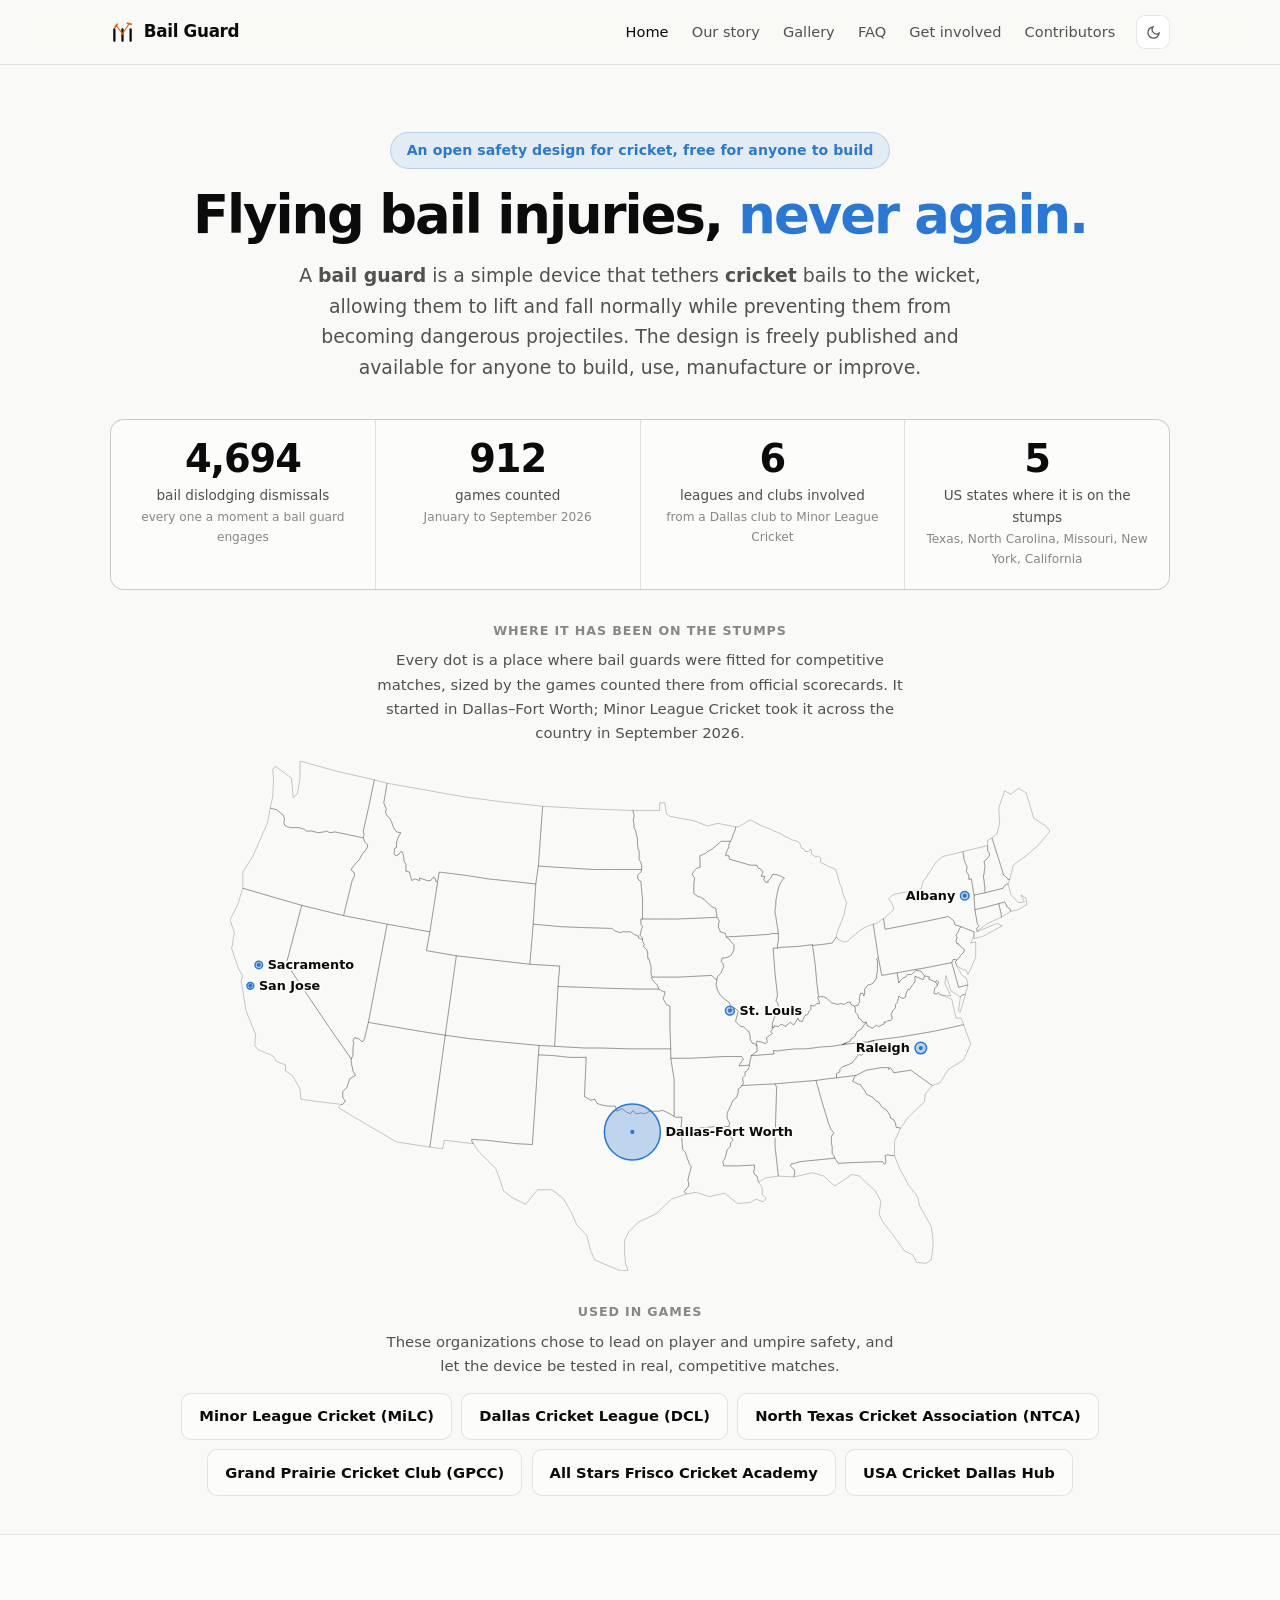
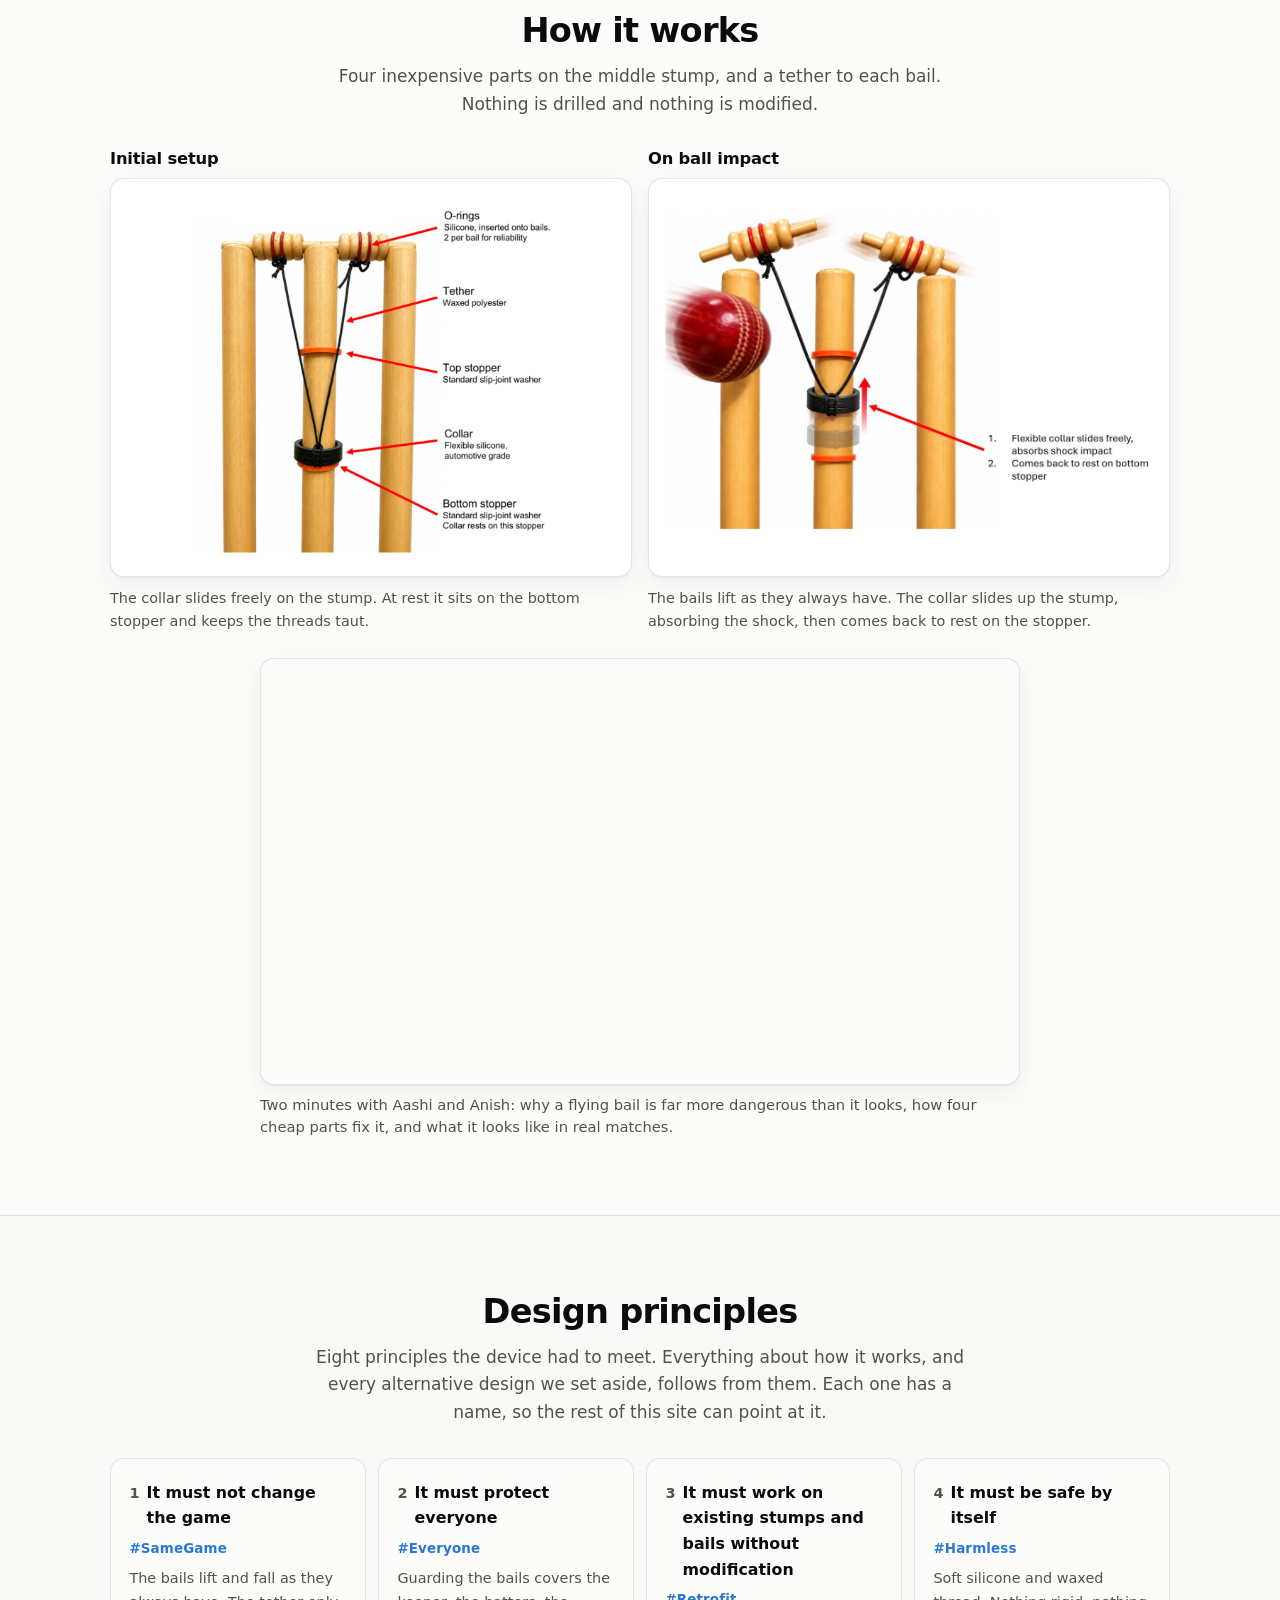
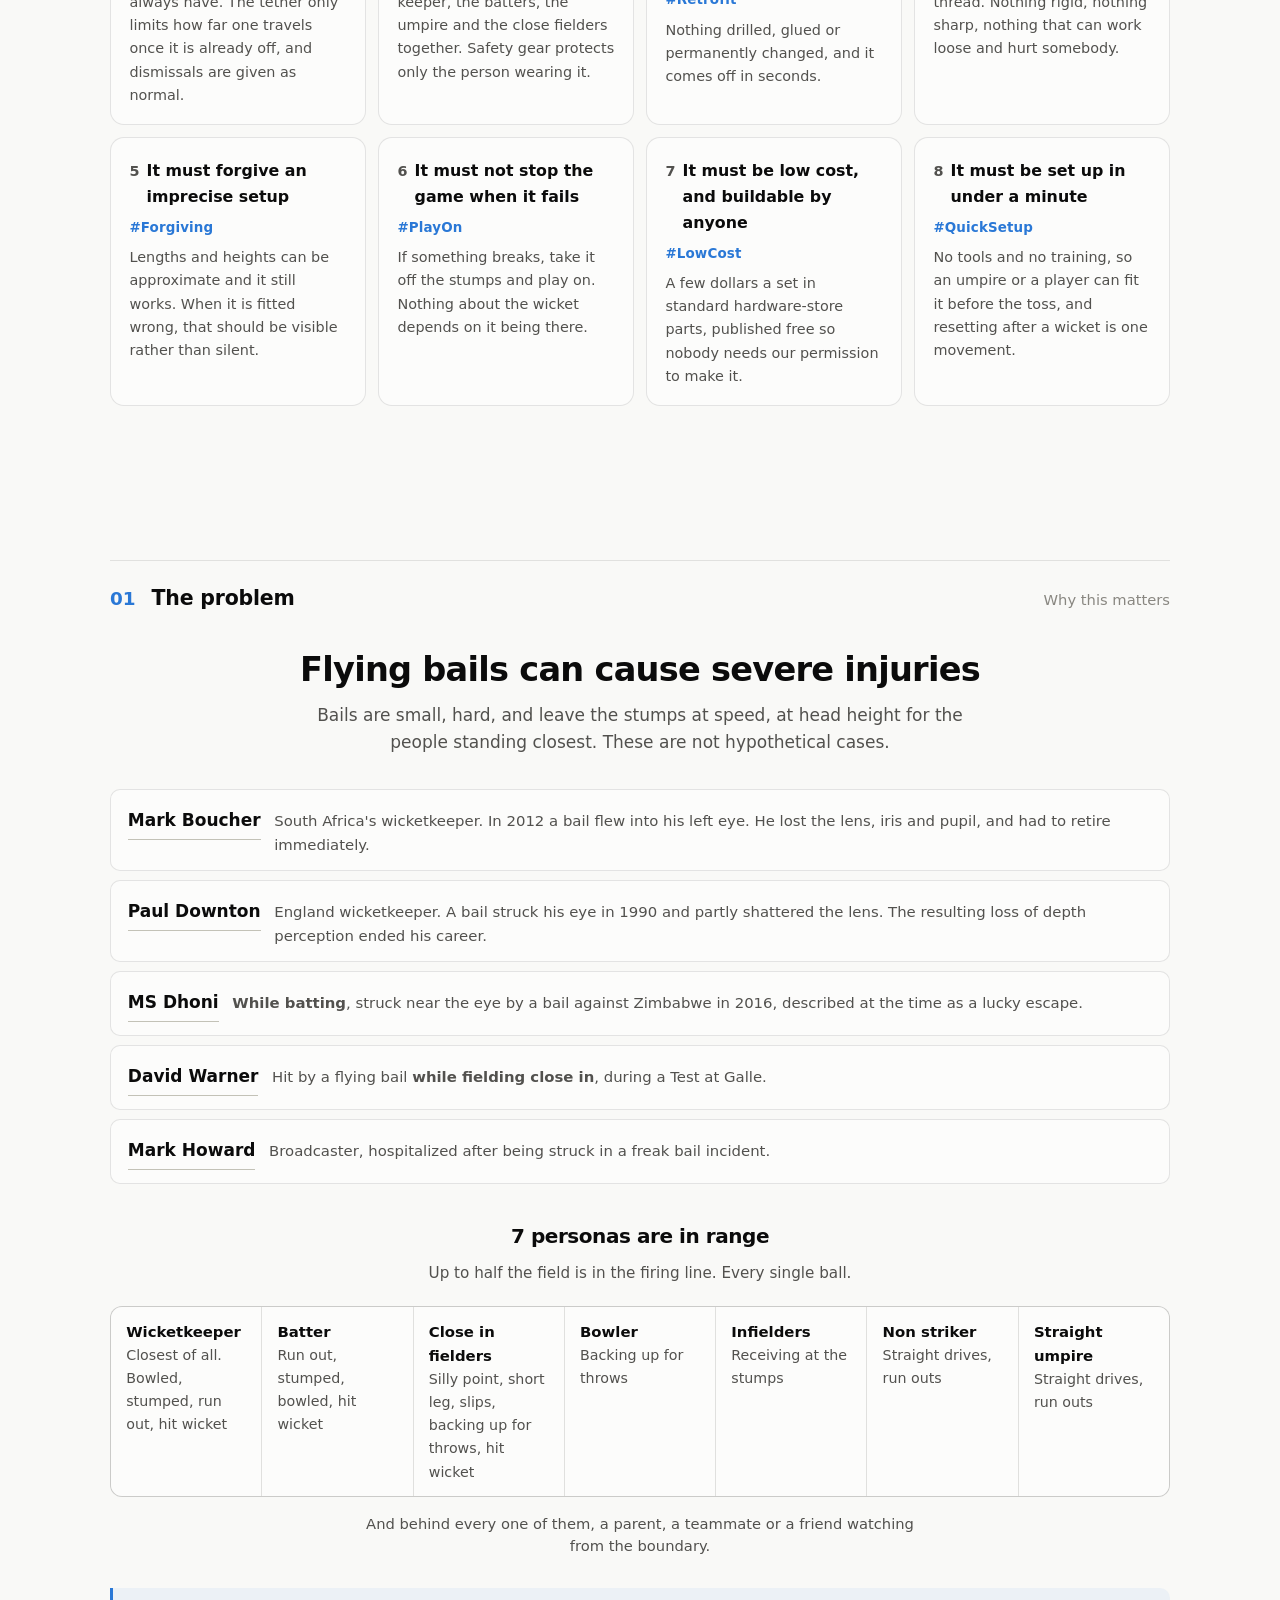
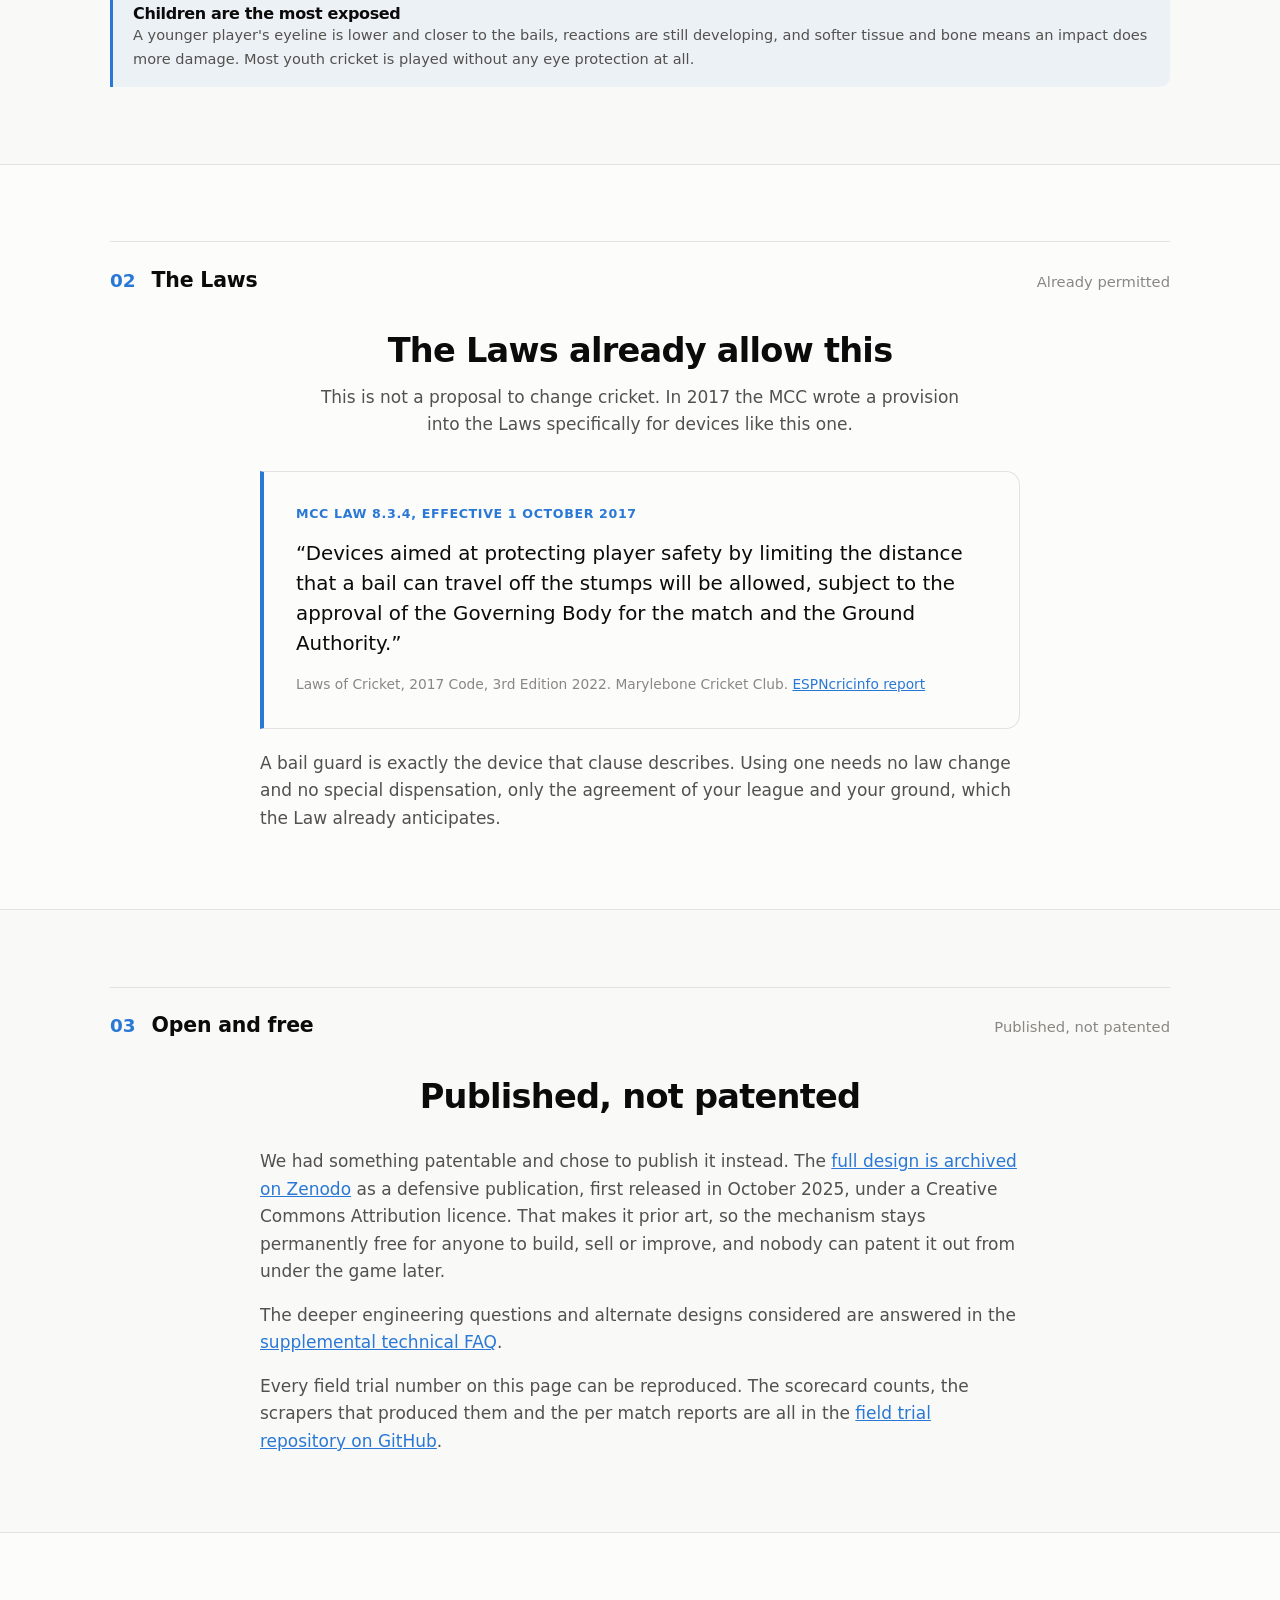
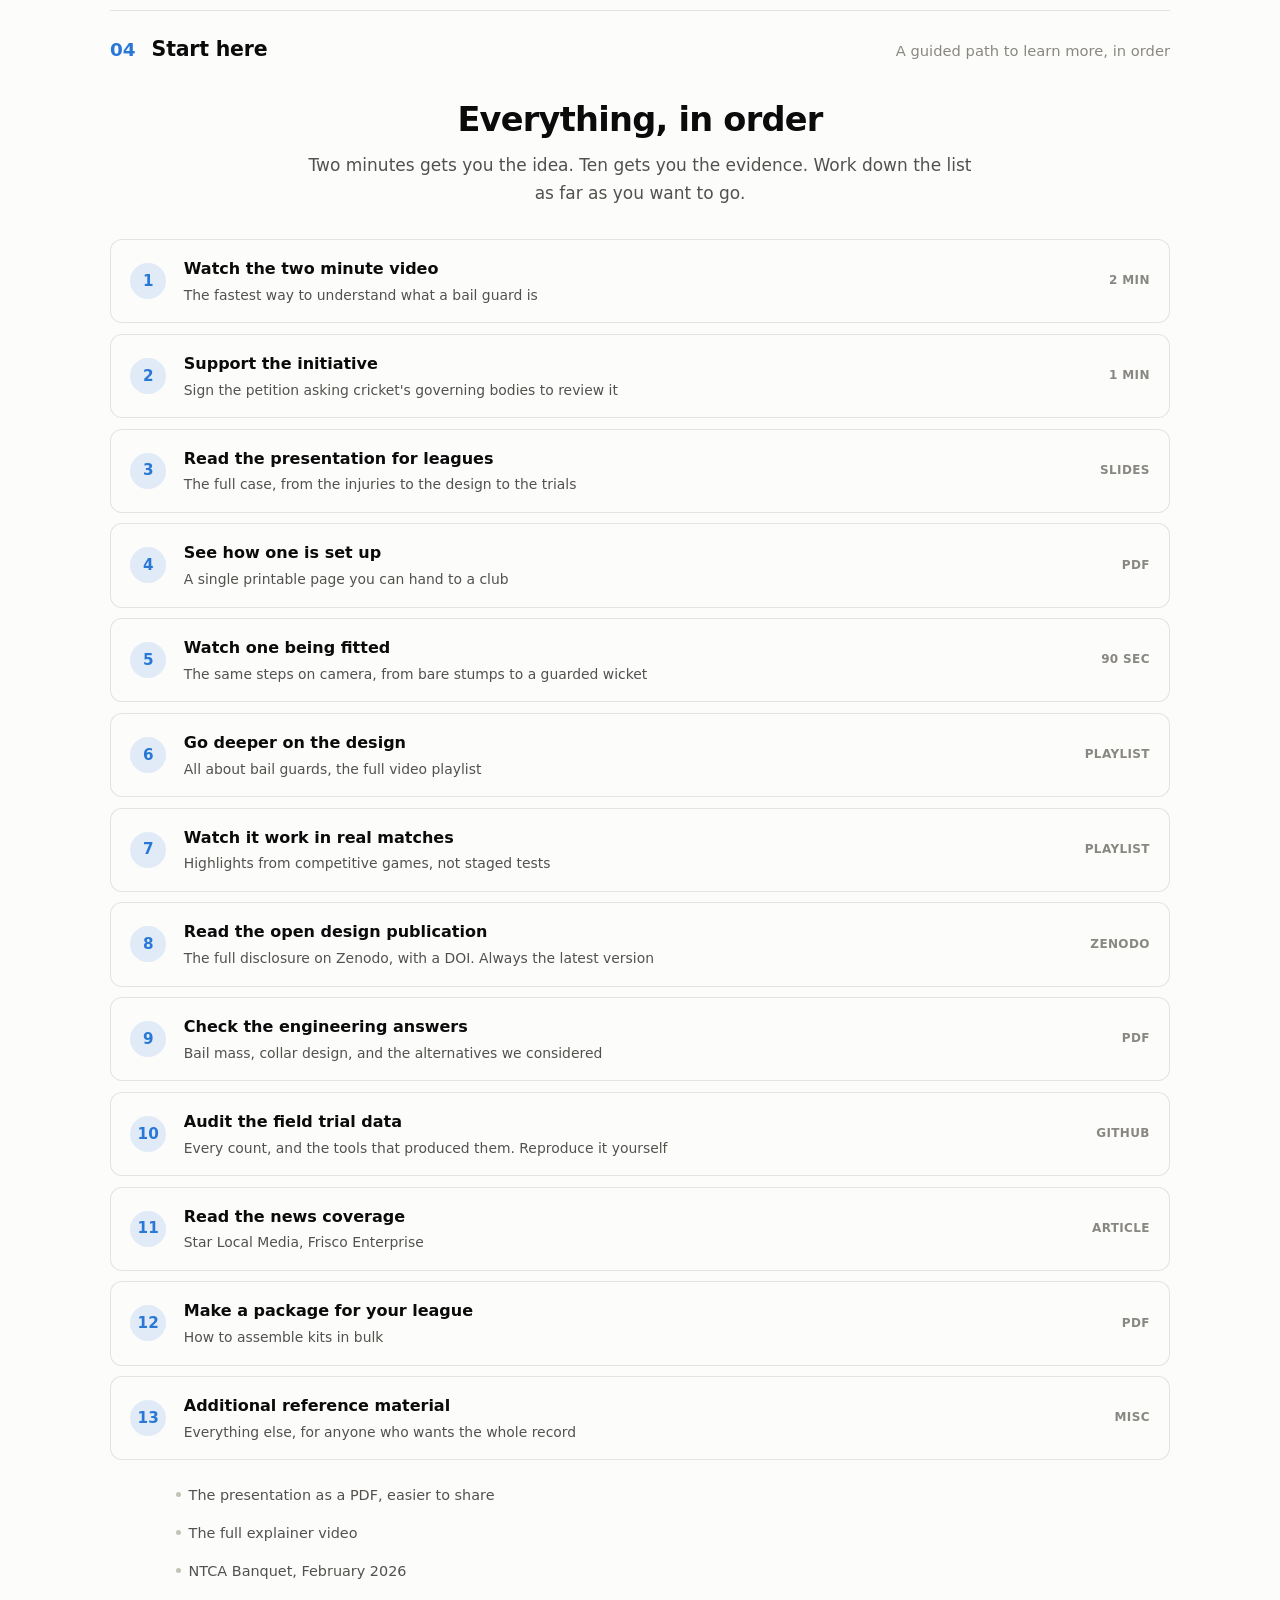
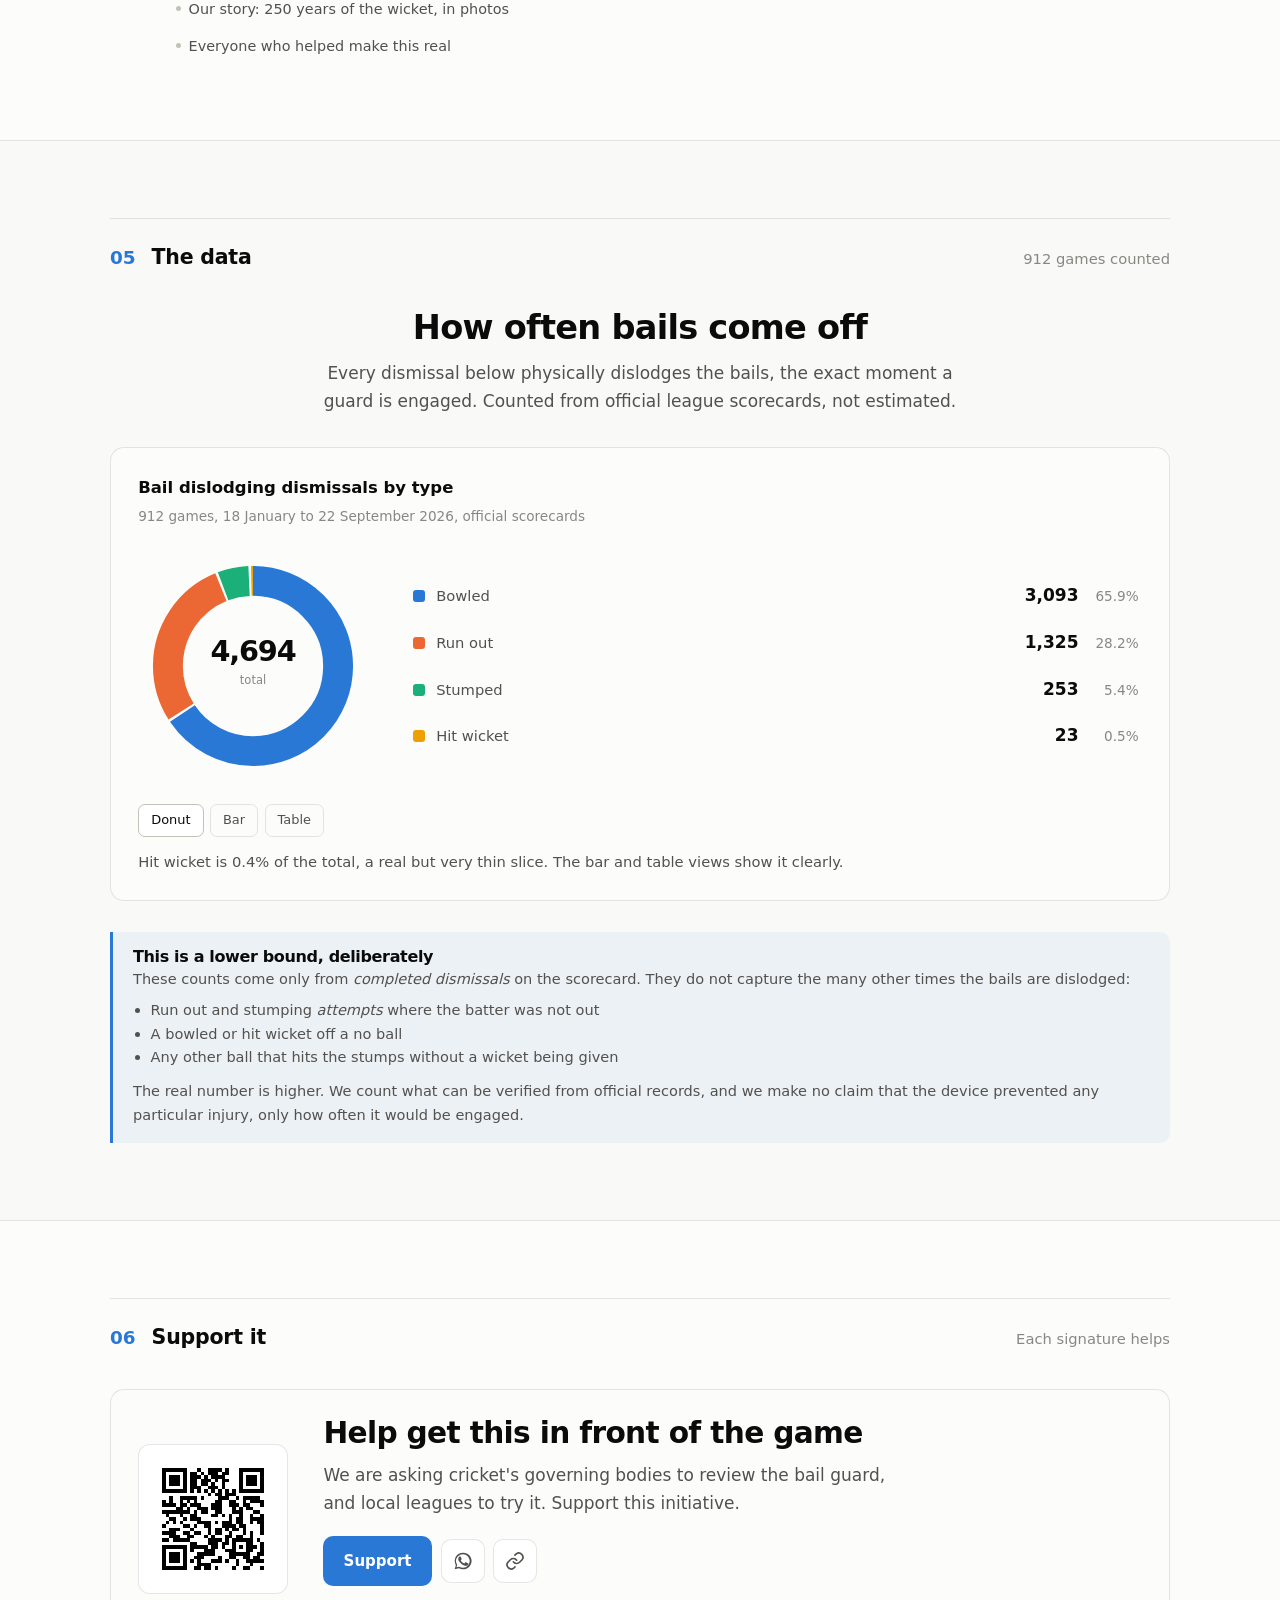
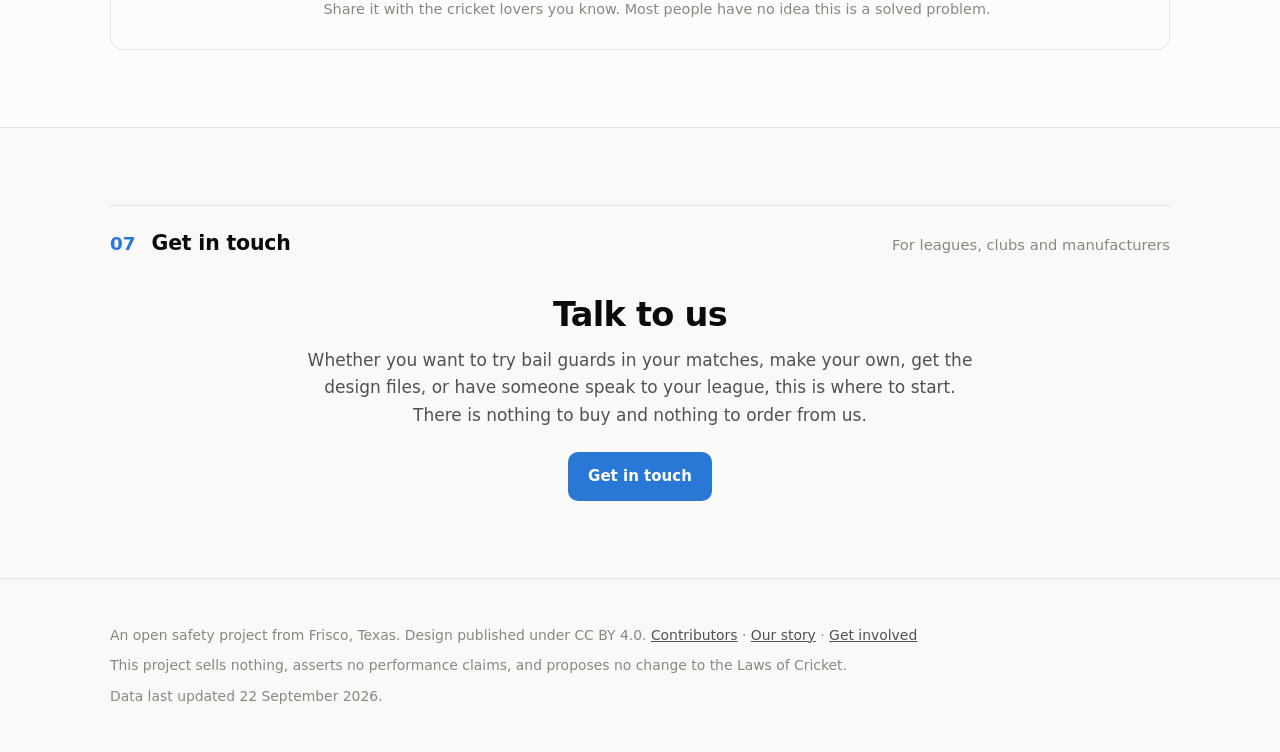
==== commit 3fcdcaa2: "Principle 6 reads as a condition: it must not stop the game when it fails" ====
--- a/index.html
+++ b/index.html
@@ -192,7 +192,7 @@
     <div class="card" id="retrofit"><b><span class="pn">3</span>It must work on existing stumps and bails without modification</b><a class="tag" href="#retrofit">#Retrofit</a><span>Nothing drilled, glued or permanently changed, and it comes off in seconds.</span></div>
     <div class="card" id="harmless"><b><span class="pn">4</span>It must be safe by itself</b><a class="tag" href="#harmless">#Harmless</a><span>Soft silicone and waxed thread. Nothing rigid, nothing sharp, nothing that can work loose and hurt somebody.</span></div>
     <div class="card" id="forgiving"><b><span class="pn">5</span>It must forgive an imprecise setup</b><a class="tag" href="#forgiving">#Forgiving</a><span>Lengths and heights can be approximate and it still works. When it is fitted wrong, that should be visible rather than silent.</span></div>
-    <div class="card" id="playon"><b><span class="pn">6</span>It must fail without stopping the game</b><a class="tag" href="#playon">#PlayOn</a><span>If something breaks, take it off the stumps and play on. Nothing about the wicket depends on it being there.</span></div>
+    <div class="card" id="playon"><b><span class="pn">6</span>It must not stop the game when it fails</b><a class="tag" href="#playon">#PlayOn</a><span>If something breaks, take it off the stumps and play on. Nothing about the wicket depends on it being there.</span></div>
     <div class="card" id="lowcost"><b><span class="pn">7</span>It must be low cost, and buildable by anyone</b><a class="tag" href="#lowcost">#LowCost</a><span>A few dollars a set in standard hardware-store parts, published free so nobody needs our permission to make it.</span></div>
     <div class="card" id="quicksetup"><b><span class="pn">8</span>It must be set up in under a minute</b><a class="tag" href="#quicksetup">#QuickSetup</a><span>No tools and no training, so an umpire or a player can fit it before the toss, and resetting after a wicket is one movement.</span></div>
   </div>
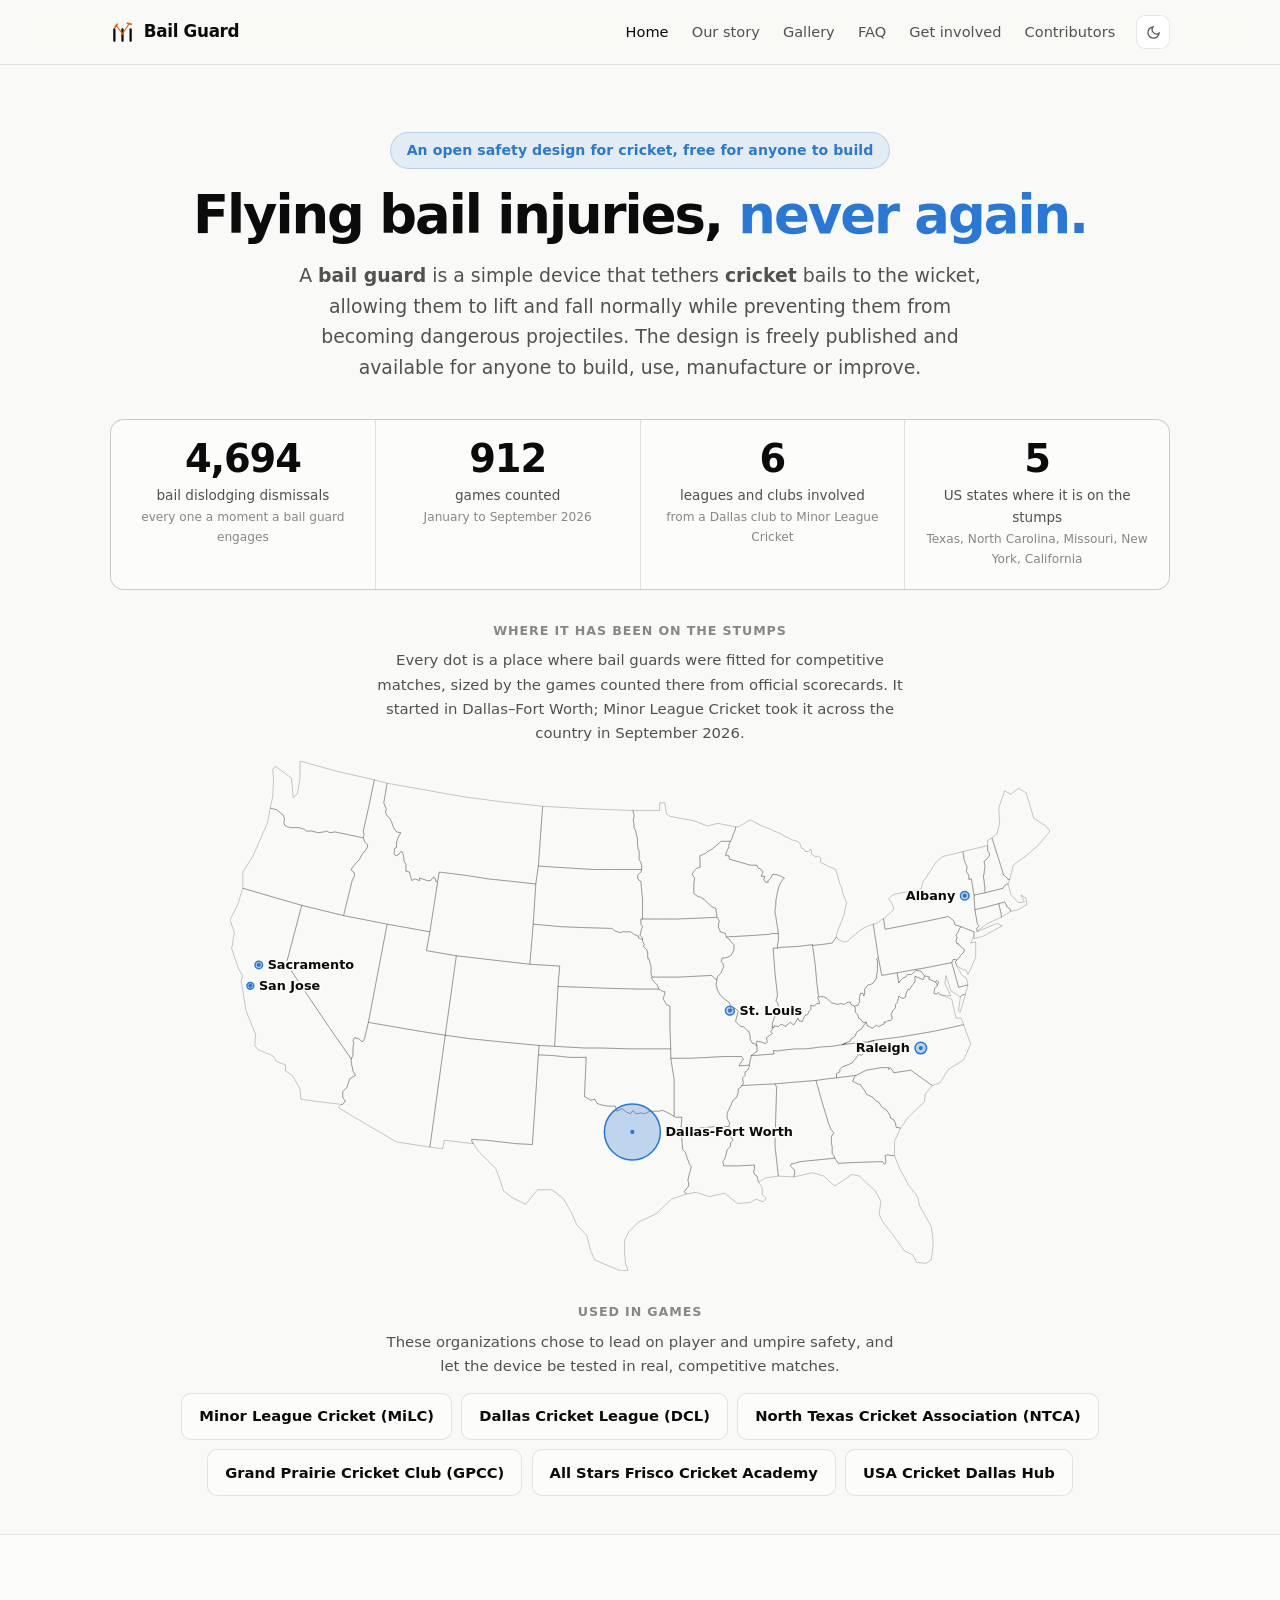
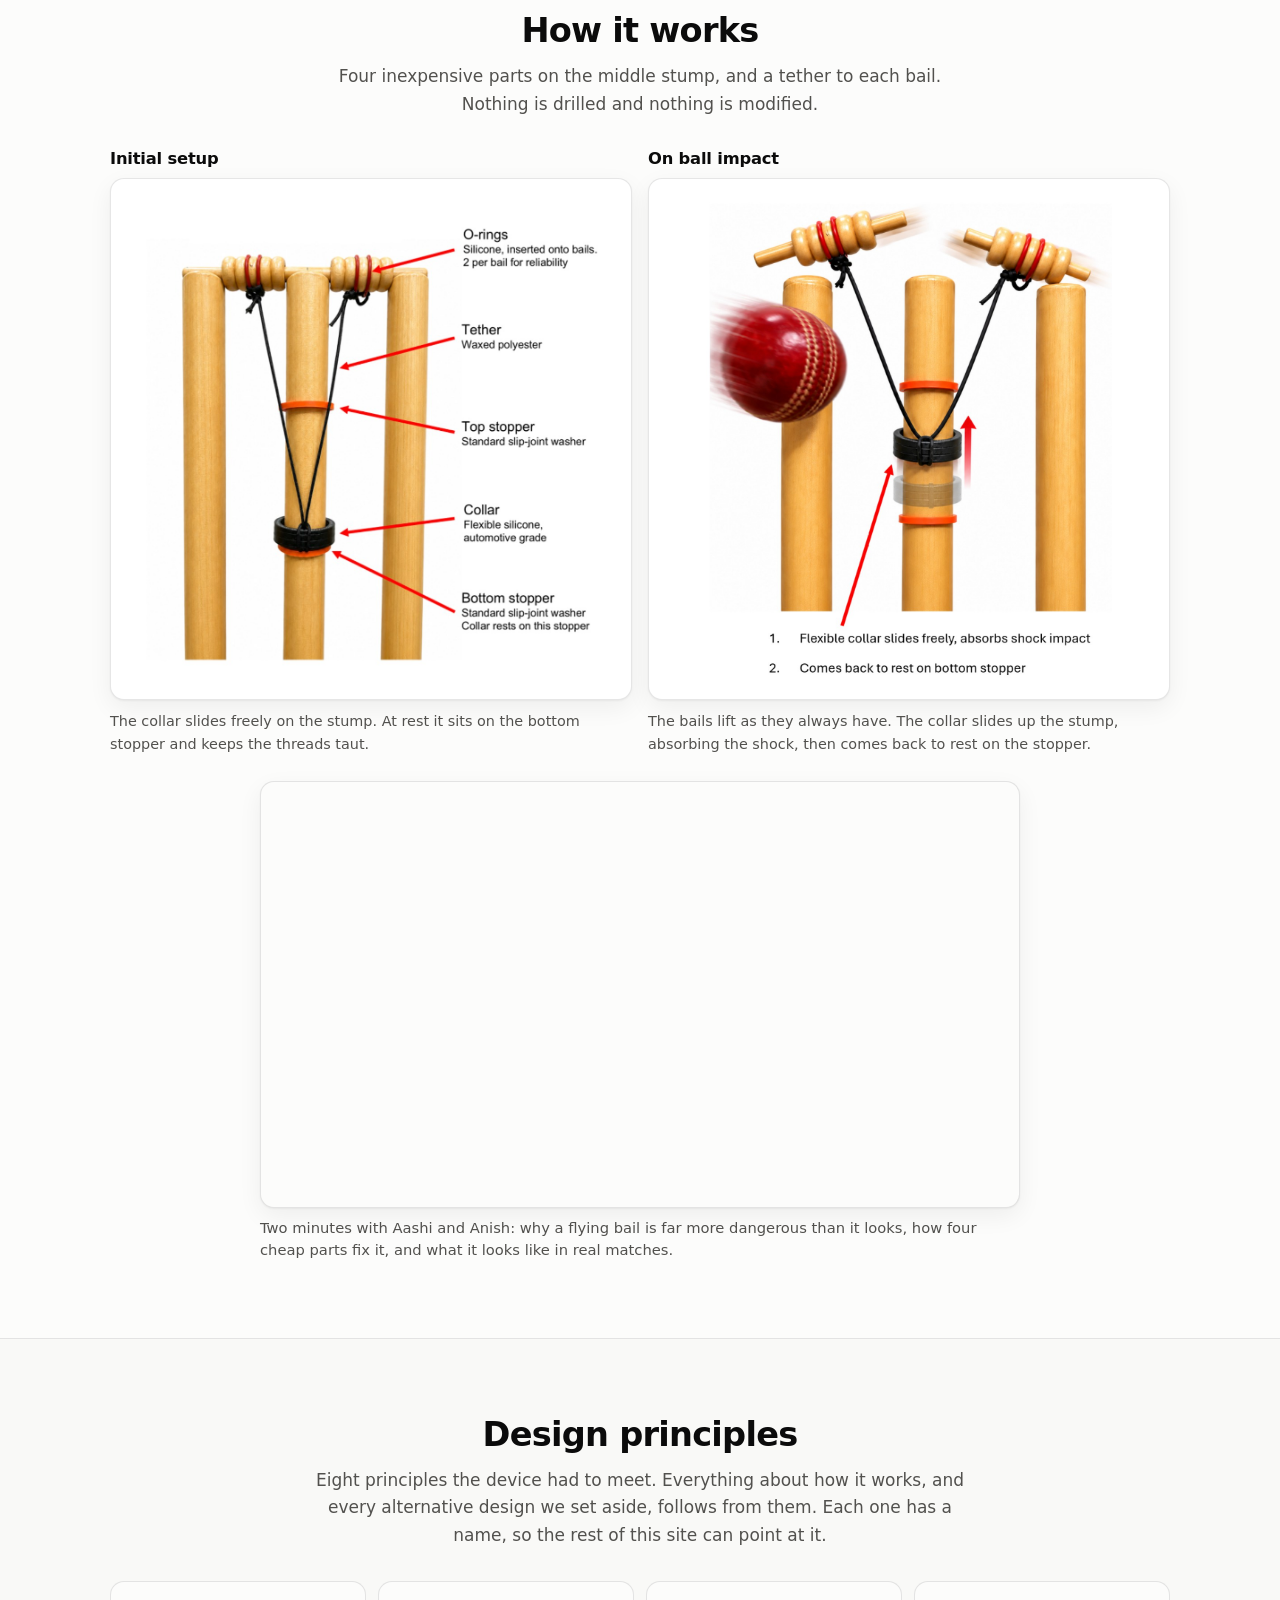
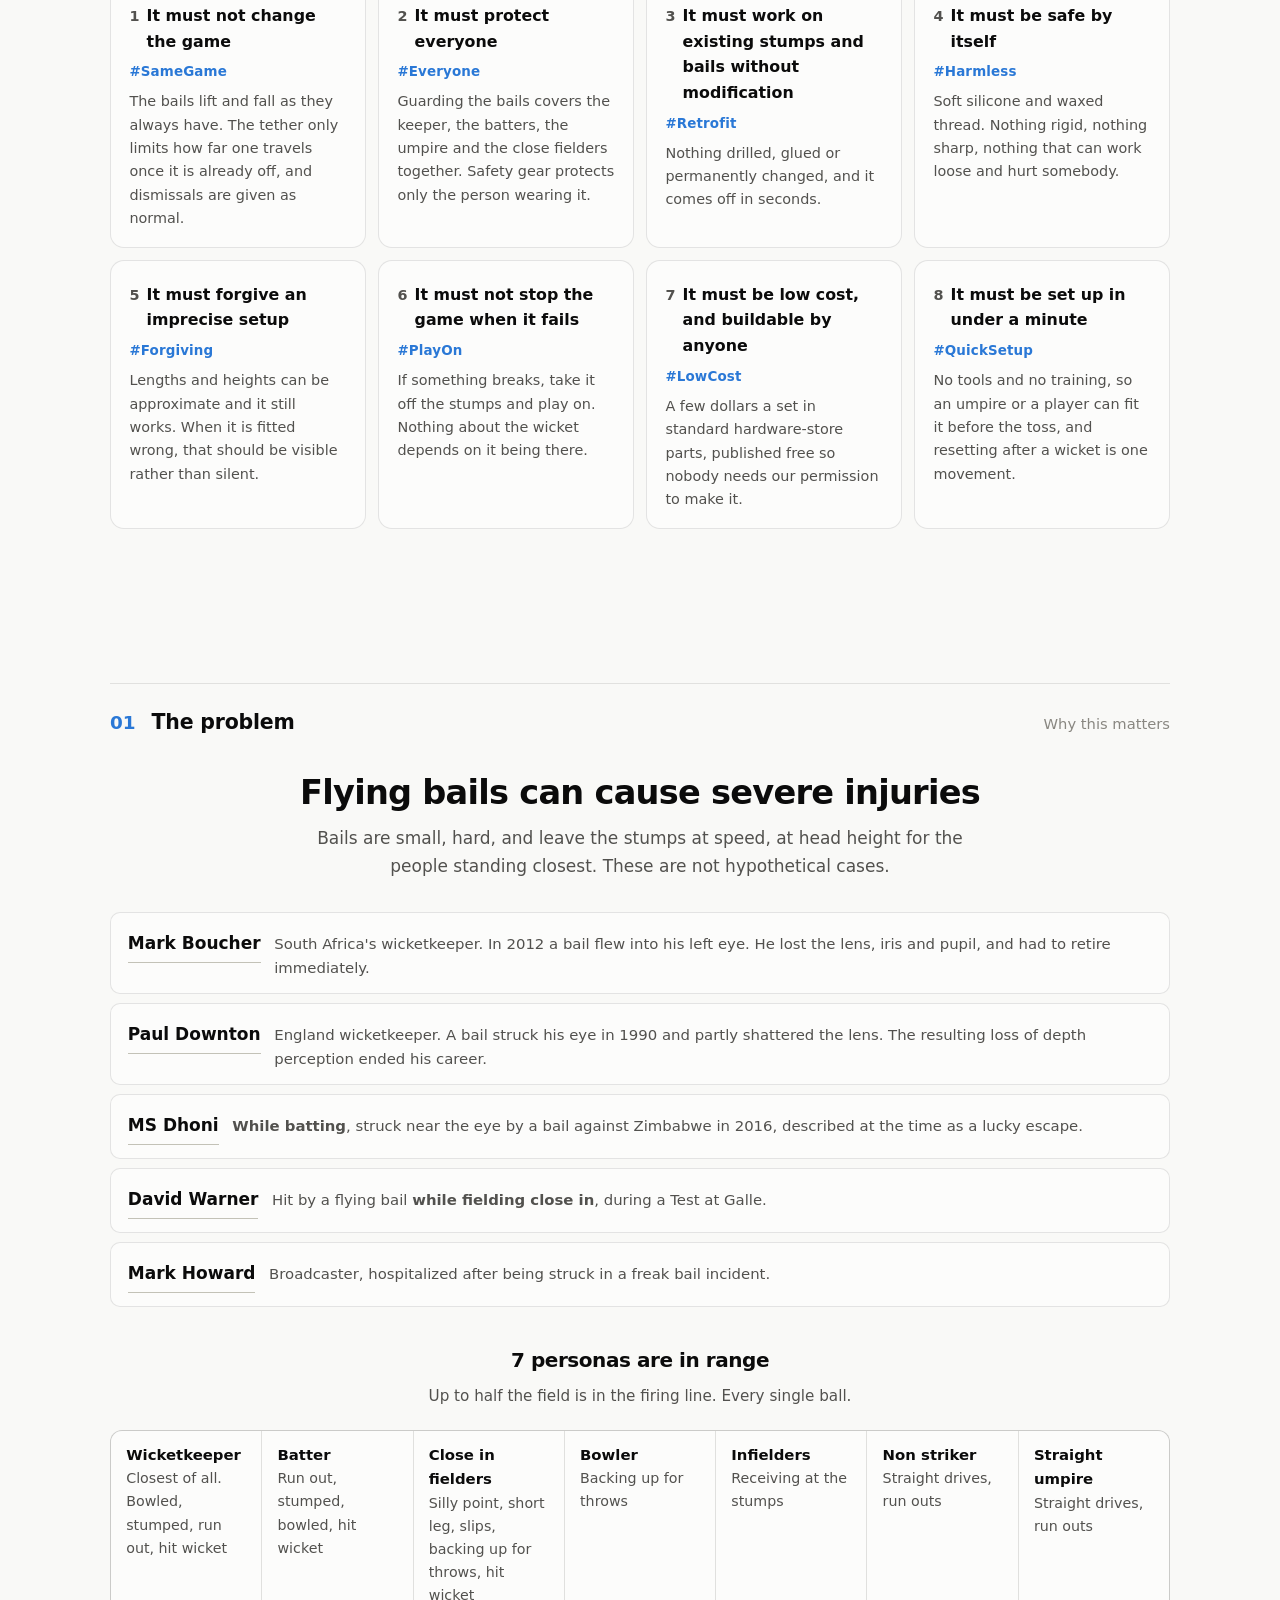
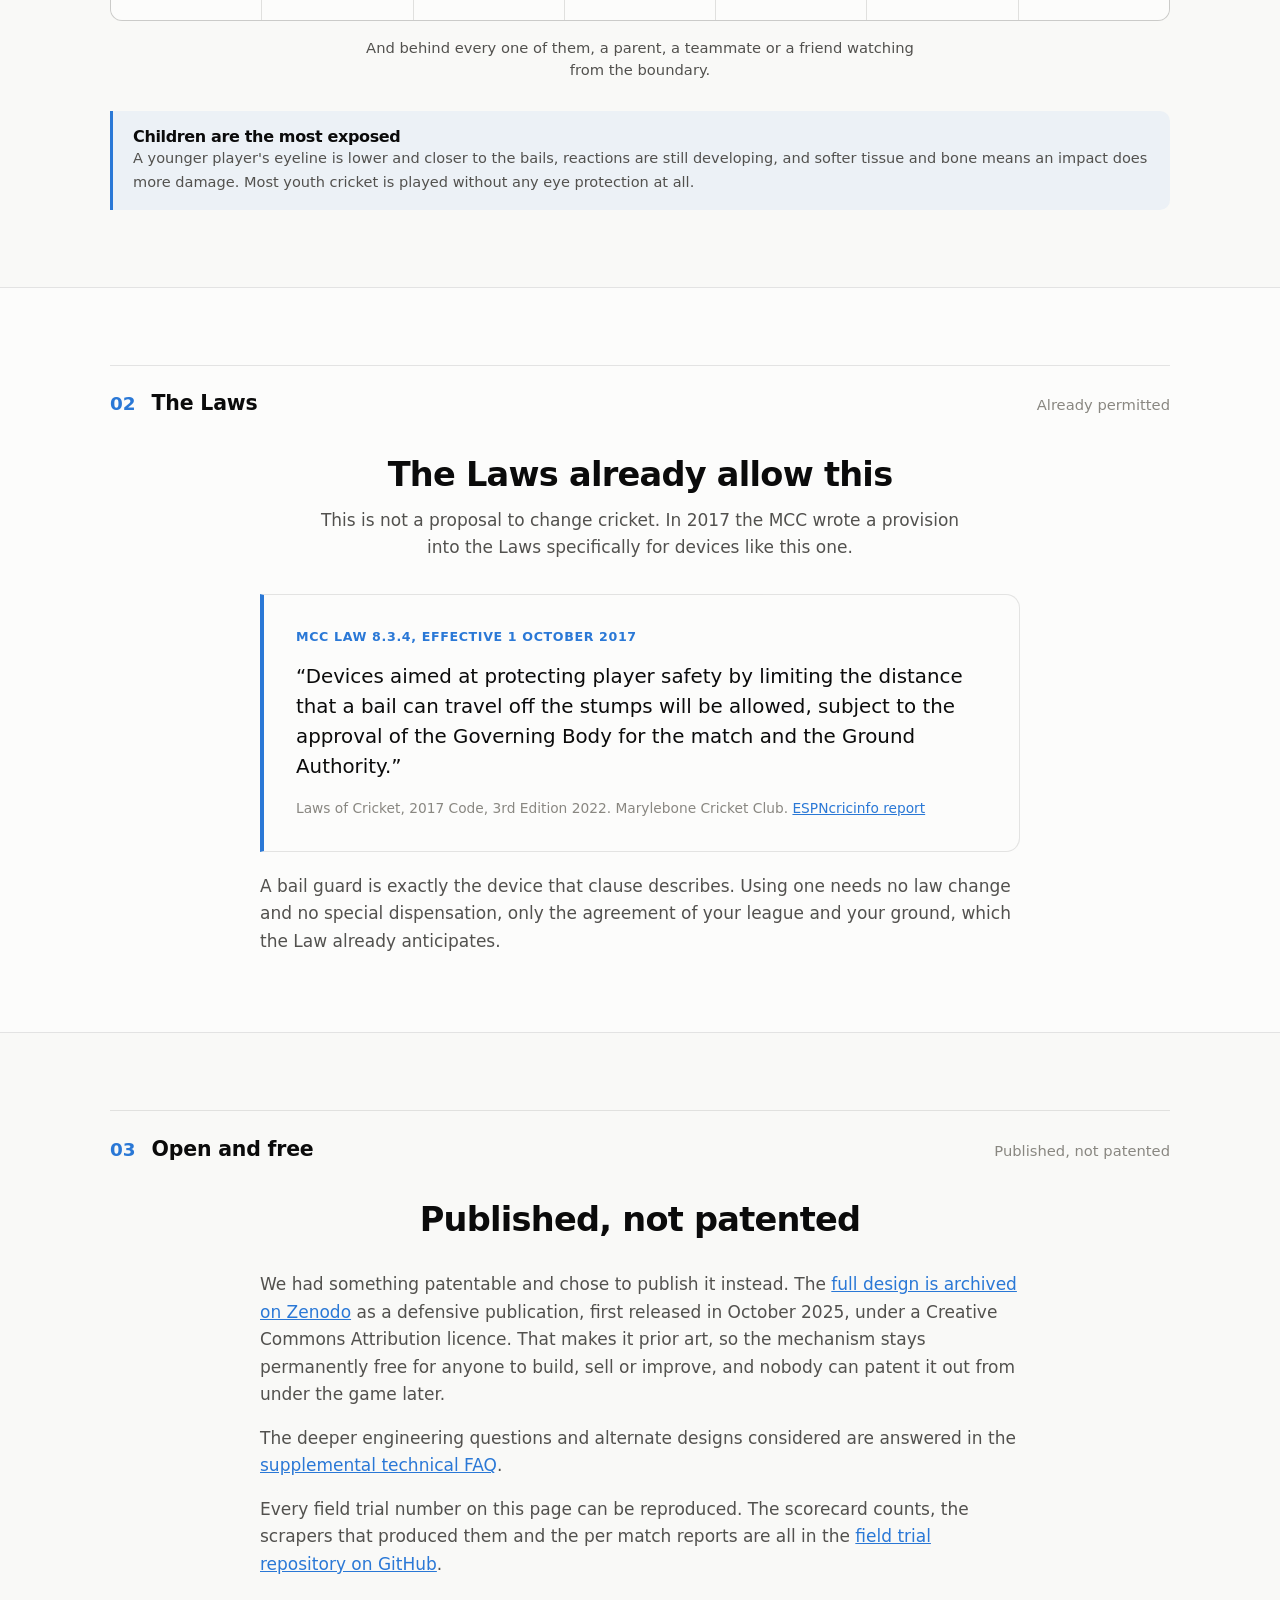
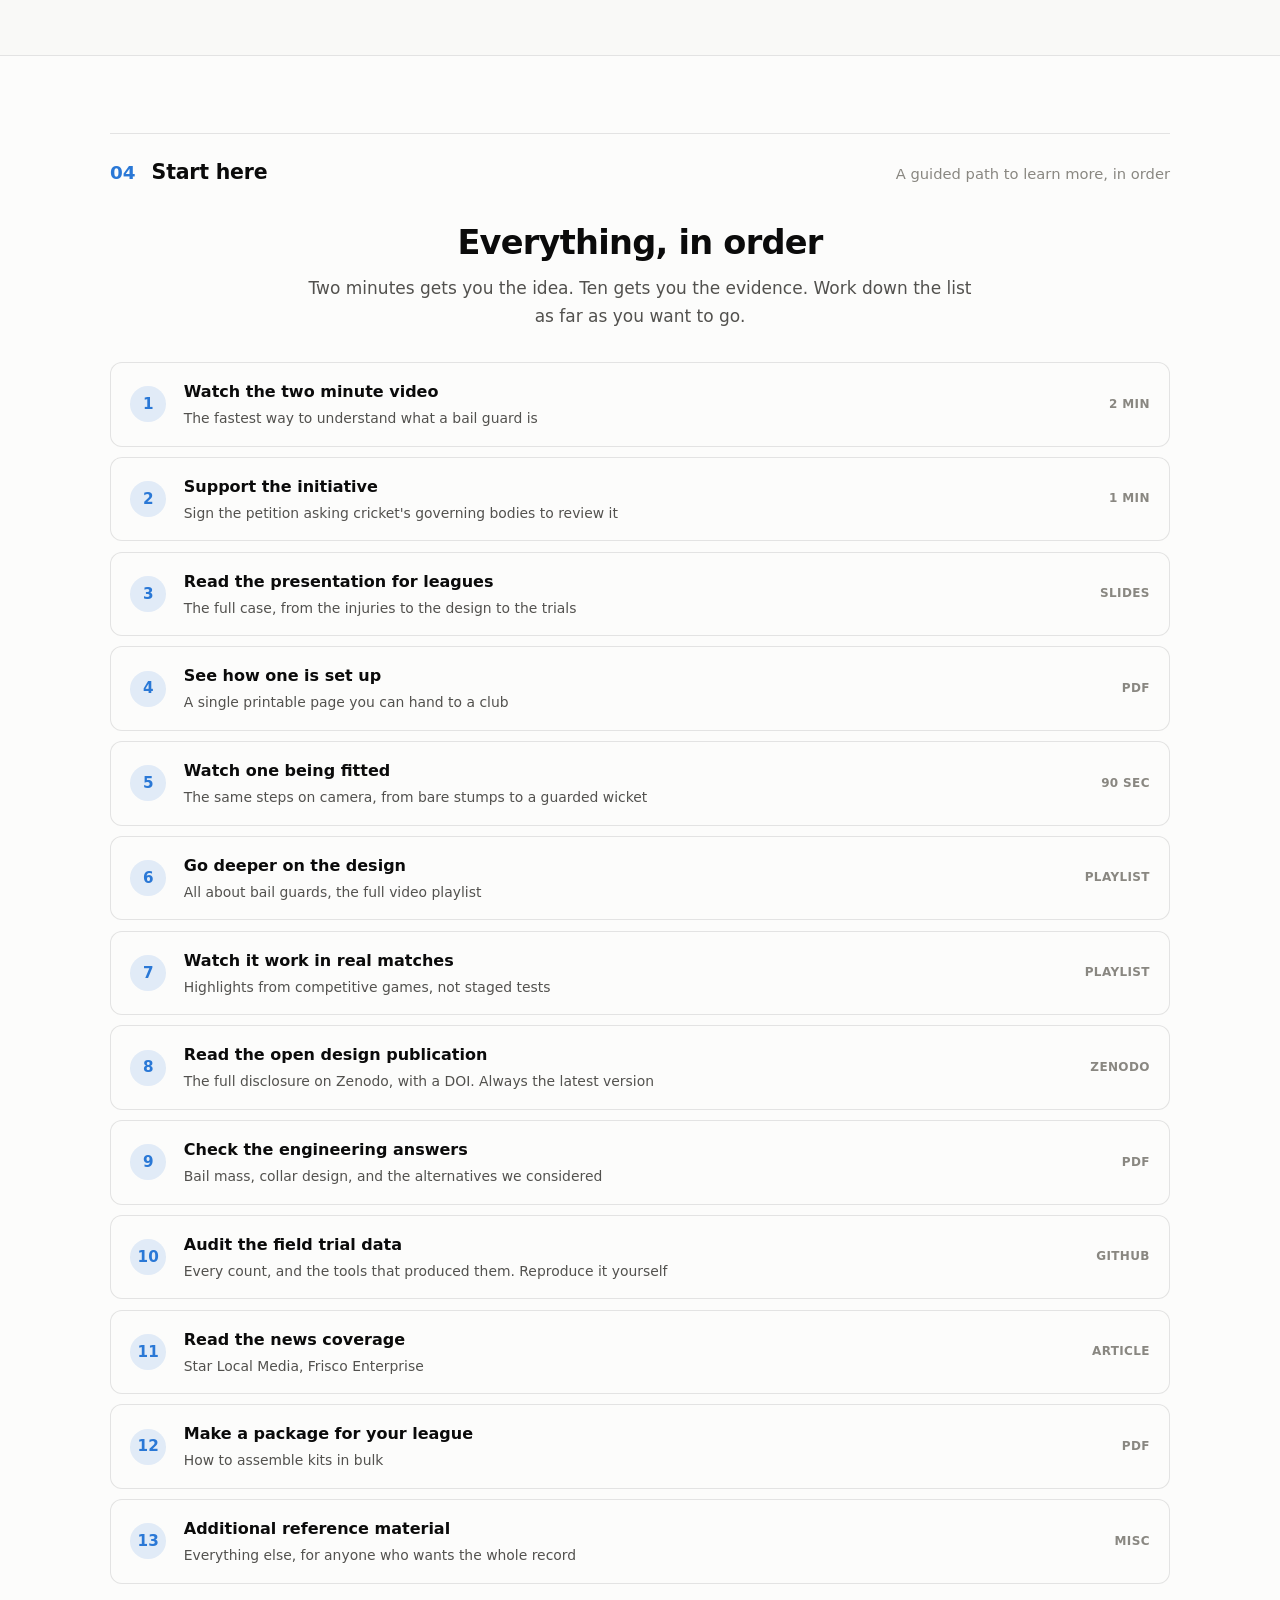
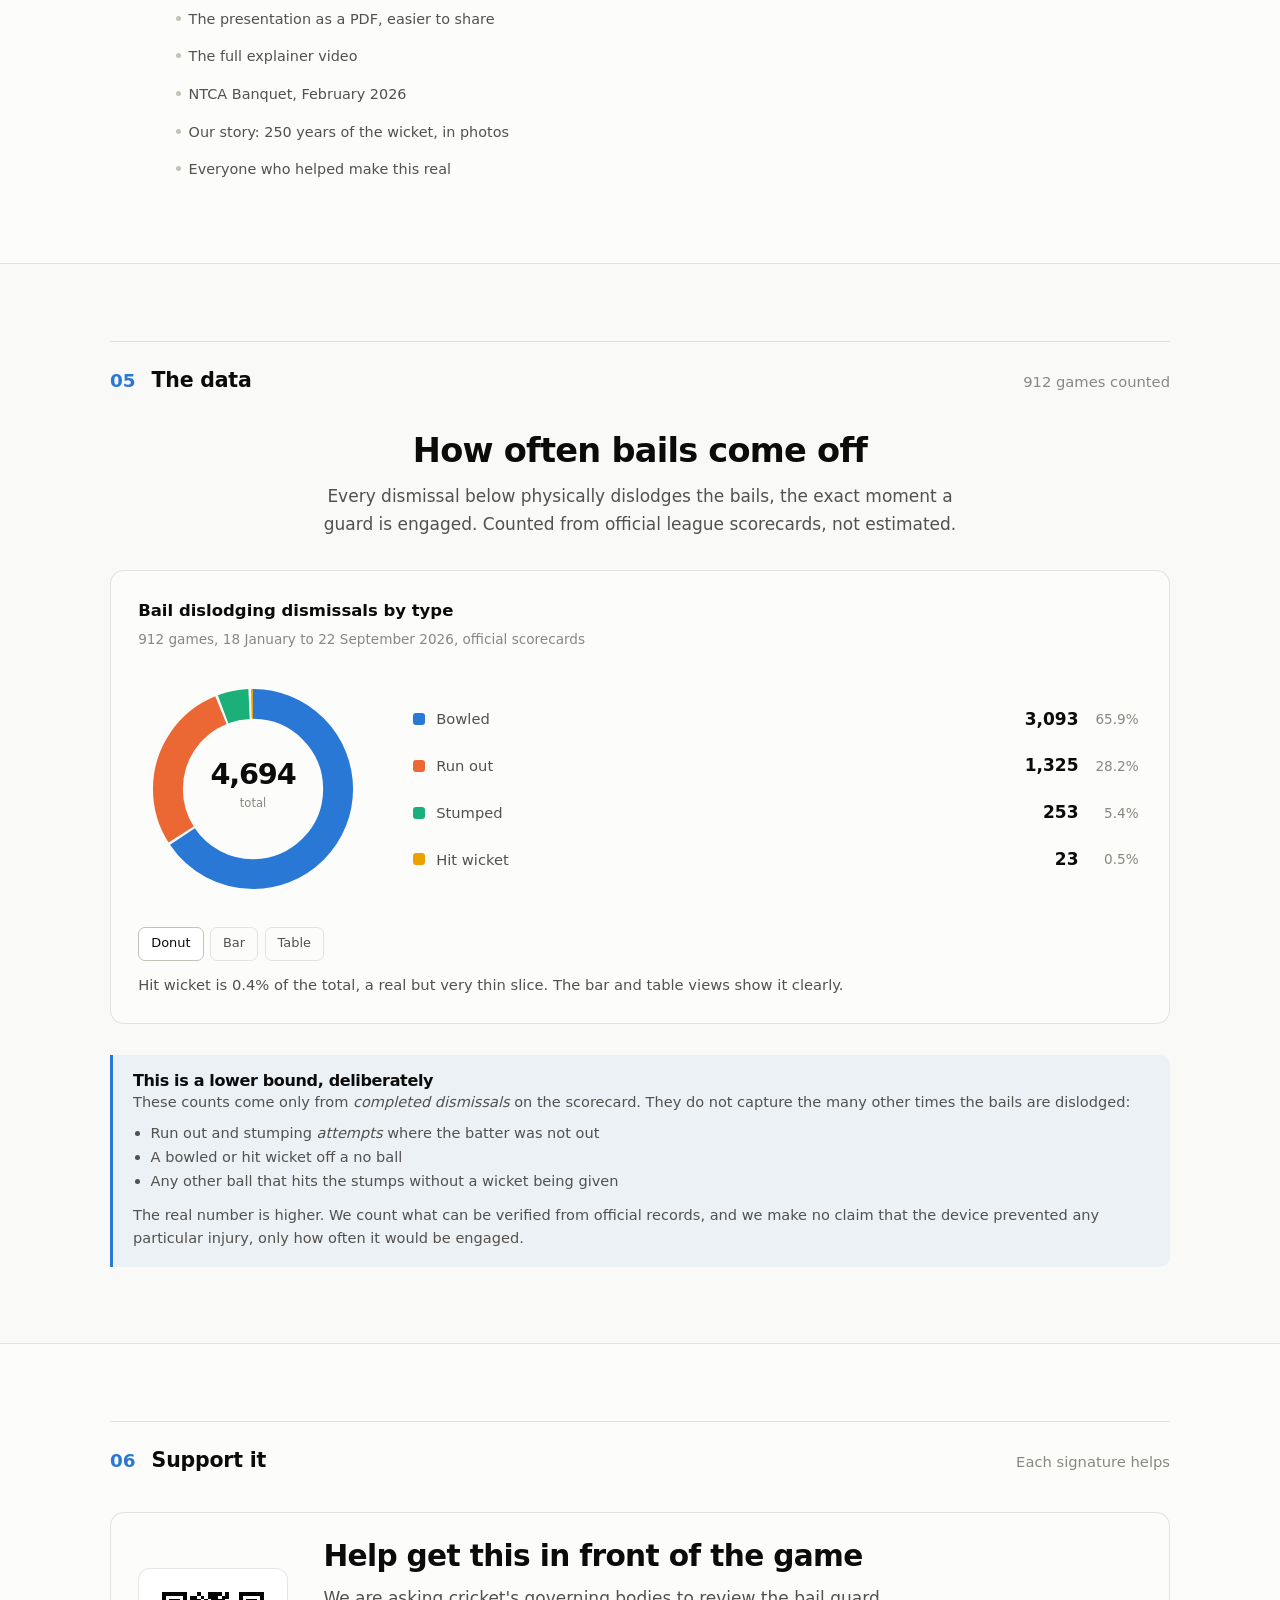
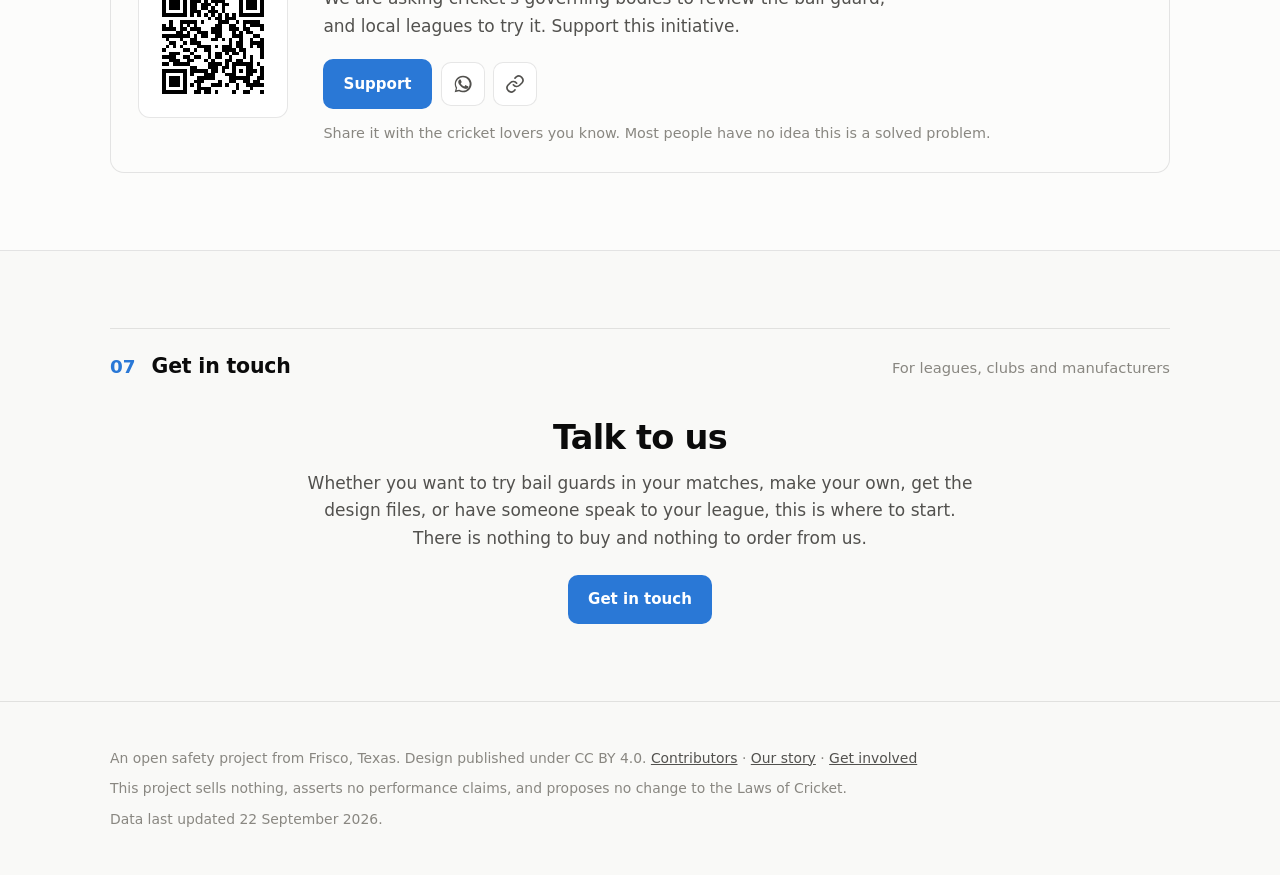
==== commit 18327107: "Update the install flyer, use the newer impact image, keep the sources - files/bailguard-how-to-inst" ====
--- a/index.html
+++ b/index.html
@@ -70,7 +70,7 @@
 }
 </script>
 
-<link rel="stylesheet" href="styles.css?v=6">
+<link rel="stylesheet" href="styles.css?v=7">
 <script>try{var t=localStorage.getItem('bg-theme');if(t)document.documentElement.setAttribute('data-theme',t)}catch(e){}</script>
 </head>
 <body>
@@ -169,7 +169,7 @@
     </figure>
     <figure>
       <h3>On ball impact</h3>
-      <div class="diagram"><img src="images/bailguard-on-impact.jpg" width="1100" height="753"
+      <div class="diagram"><img src="images/bailguard-on-impact.jpg" width="1100" height="1336"
            alt="The same wicket as a ball strikes it: both bails are in the air, still tethered, and the collar has slid up the middle stump."></div>
       <figcaption>The bails lift as they always have. The collar slides up the stump, absorbing the shock, then comes back to rest on the stopper.</figcaption>
     </figure>
--- a/styles.css
+++ b/styles.css
@@ -131,7 +131,7 @@
 /* the two images have different proportions, so give both frames one height */
 .pair figure{margin:0}
 .pair figure h3{margin:0 0 .6rem;font-size:1.02rem;font-weight:660;letter-spacing:-.011em}
-.pair .diagram img{display:block;width:100%;aspect-ratio:4/3;object-fit:contain;background:#fff}
+.pair .diagram img{display:block;width:100%;aspect-ratio:1/1;object-fit:contain;background:#fff}
 .pair figcaption{margin-top:.6rem;font-size:.9rem;color:var(--ink-2)}
 .pair figcaption b{color:var(--ink);font-weight:640}
 .videorow{max-width:760px;margin:1.5rem auto 0}
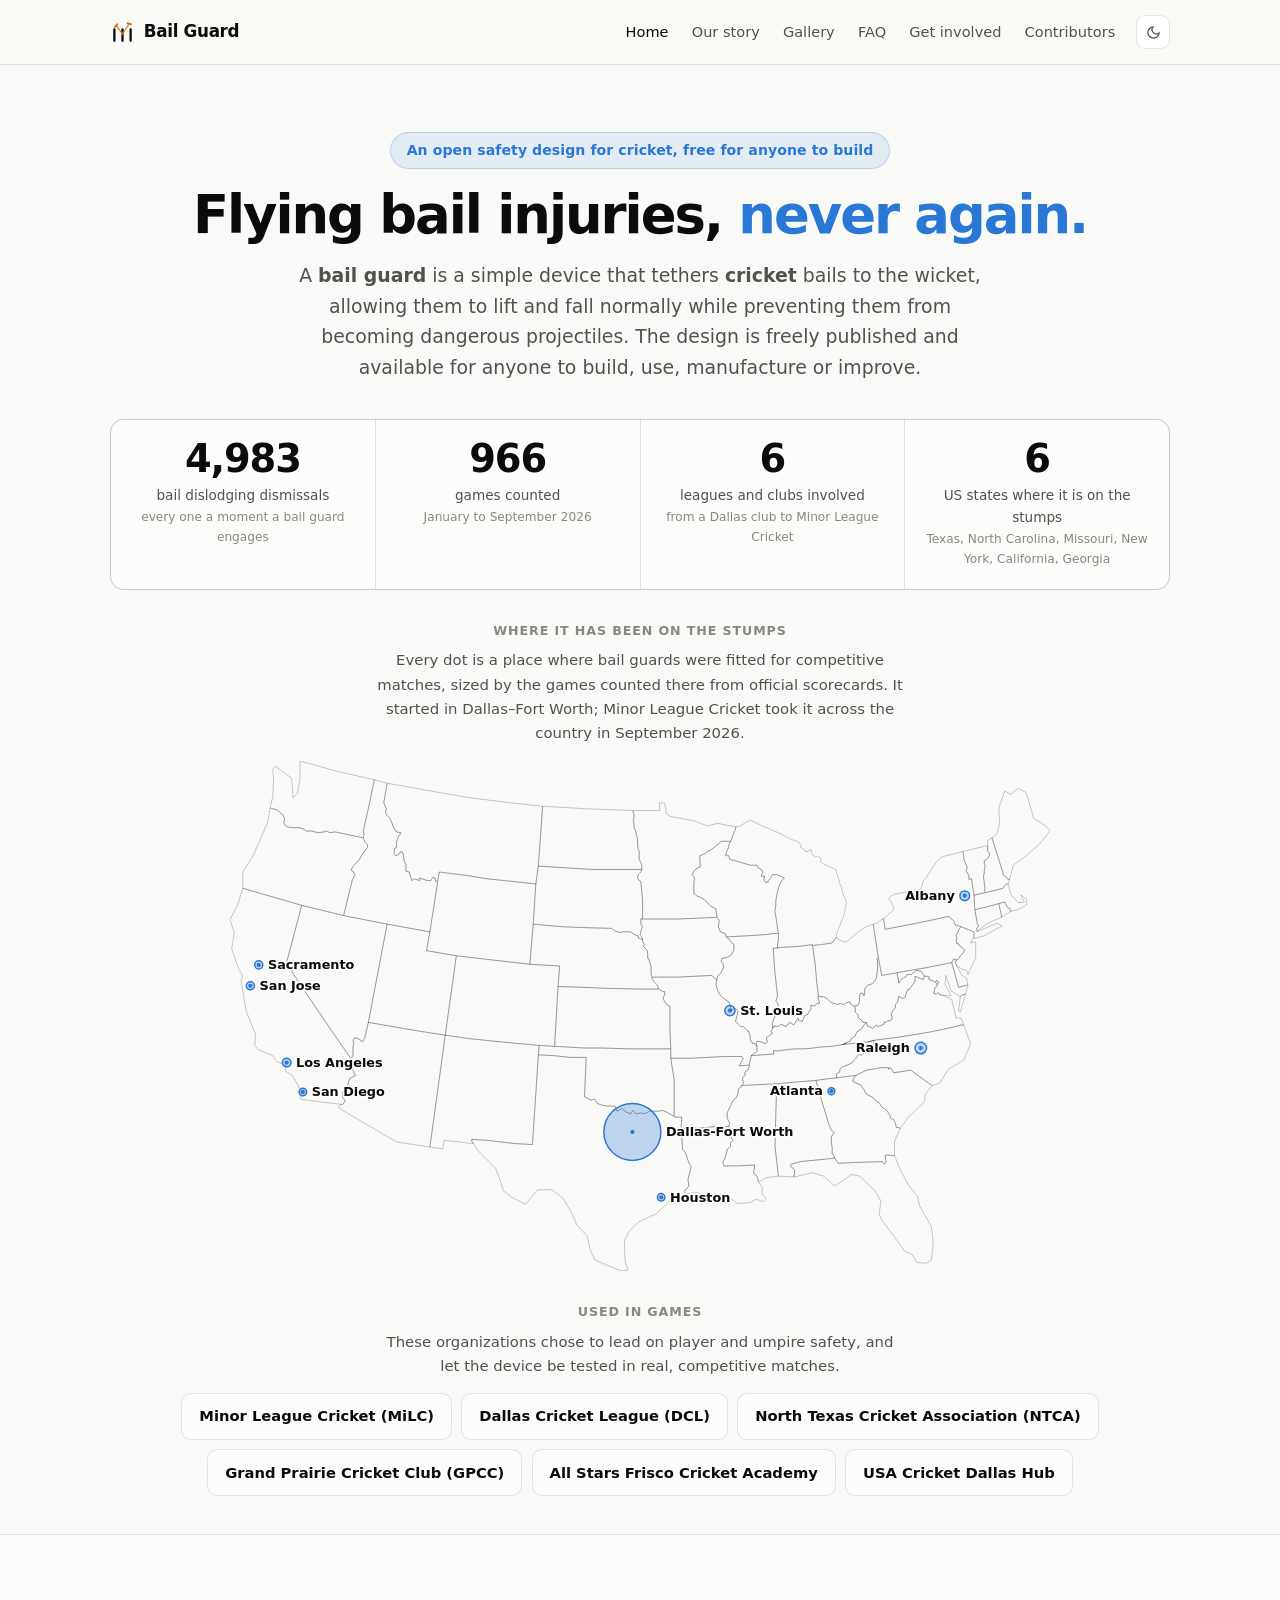
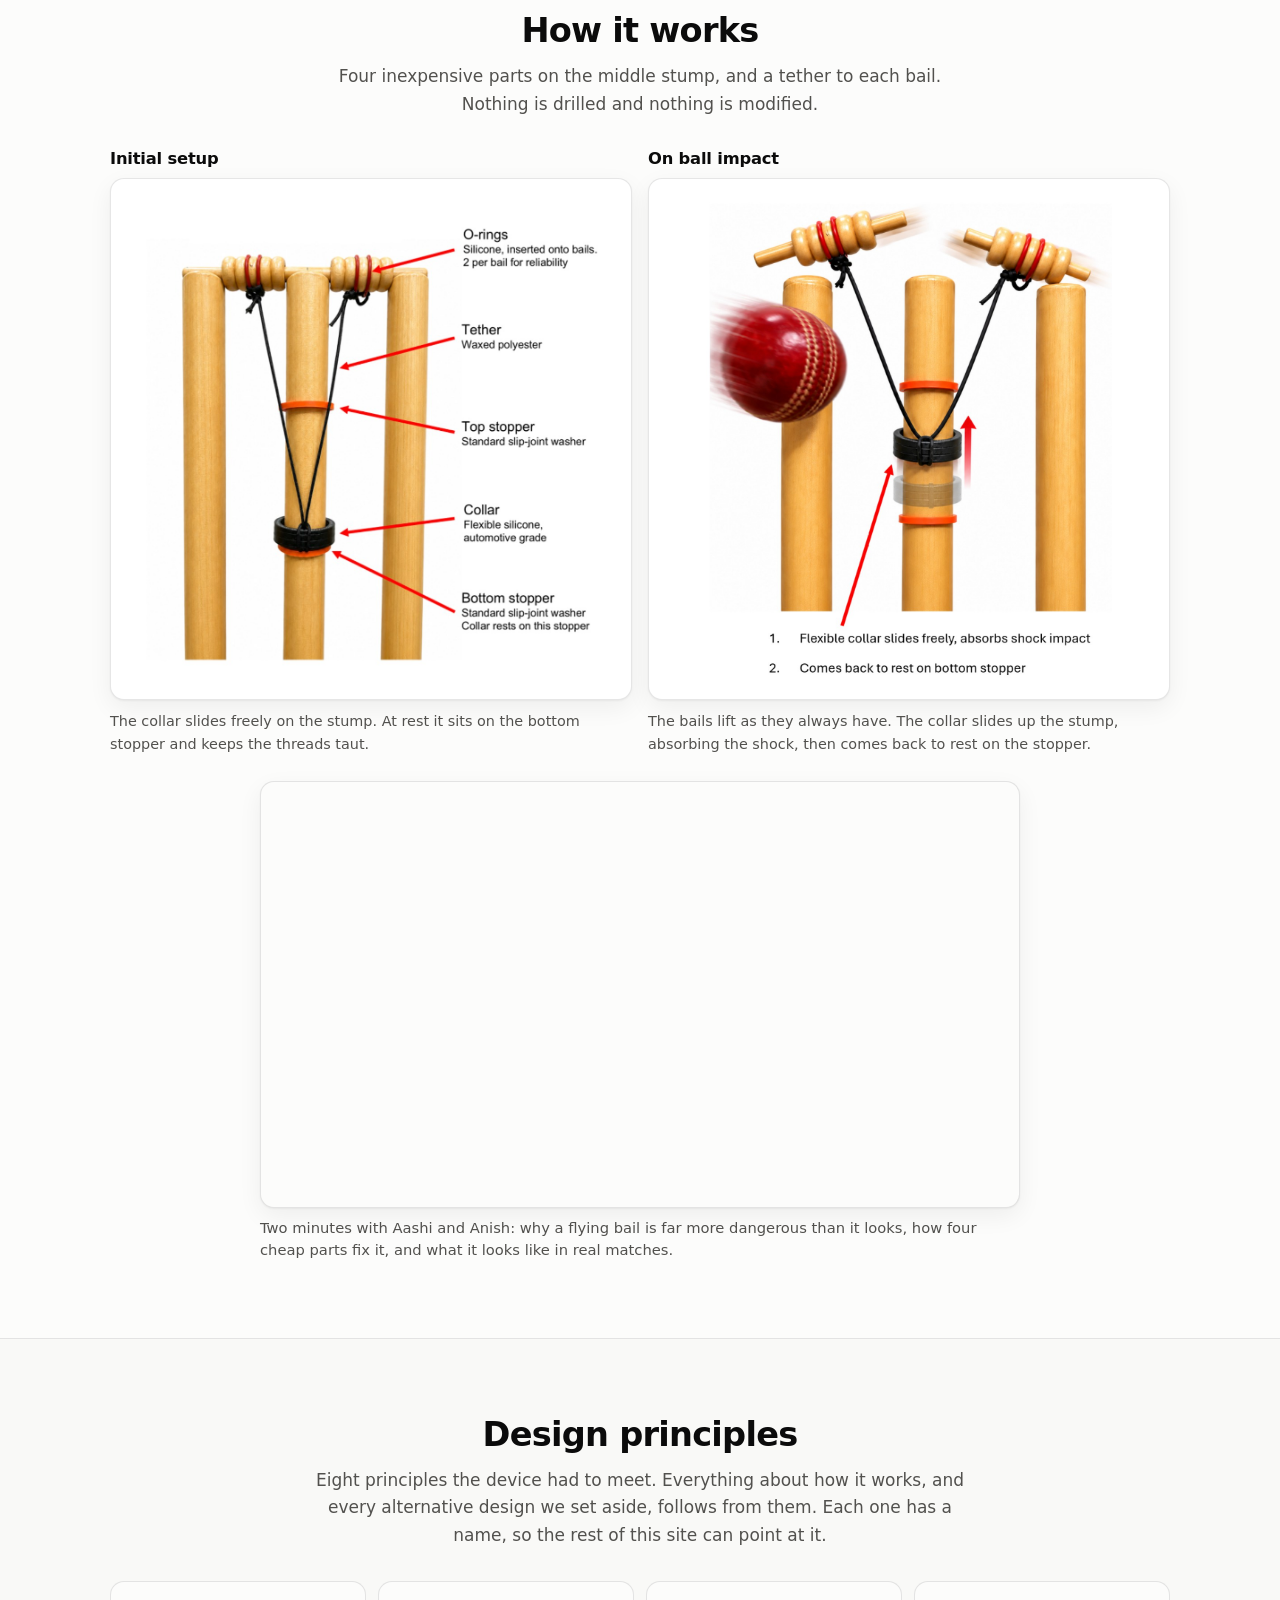
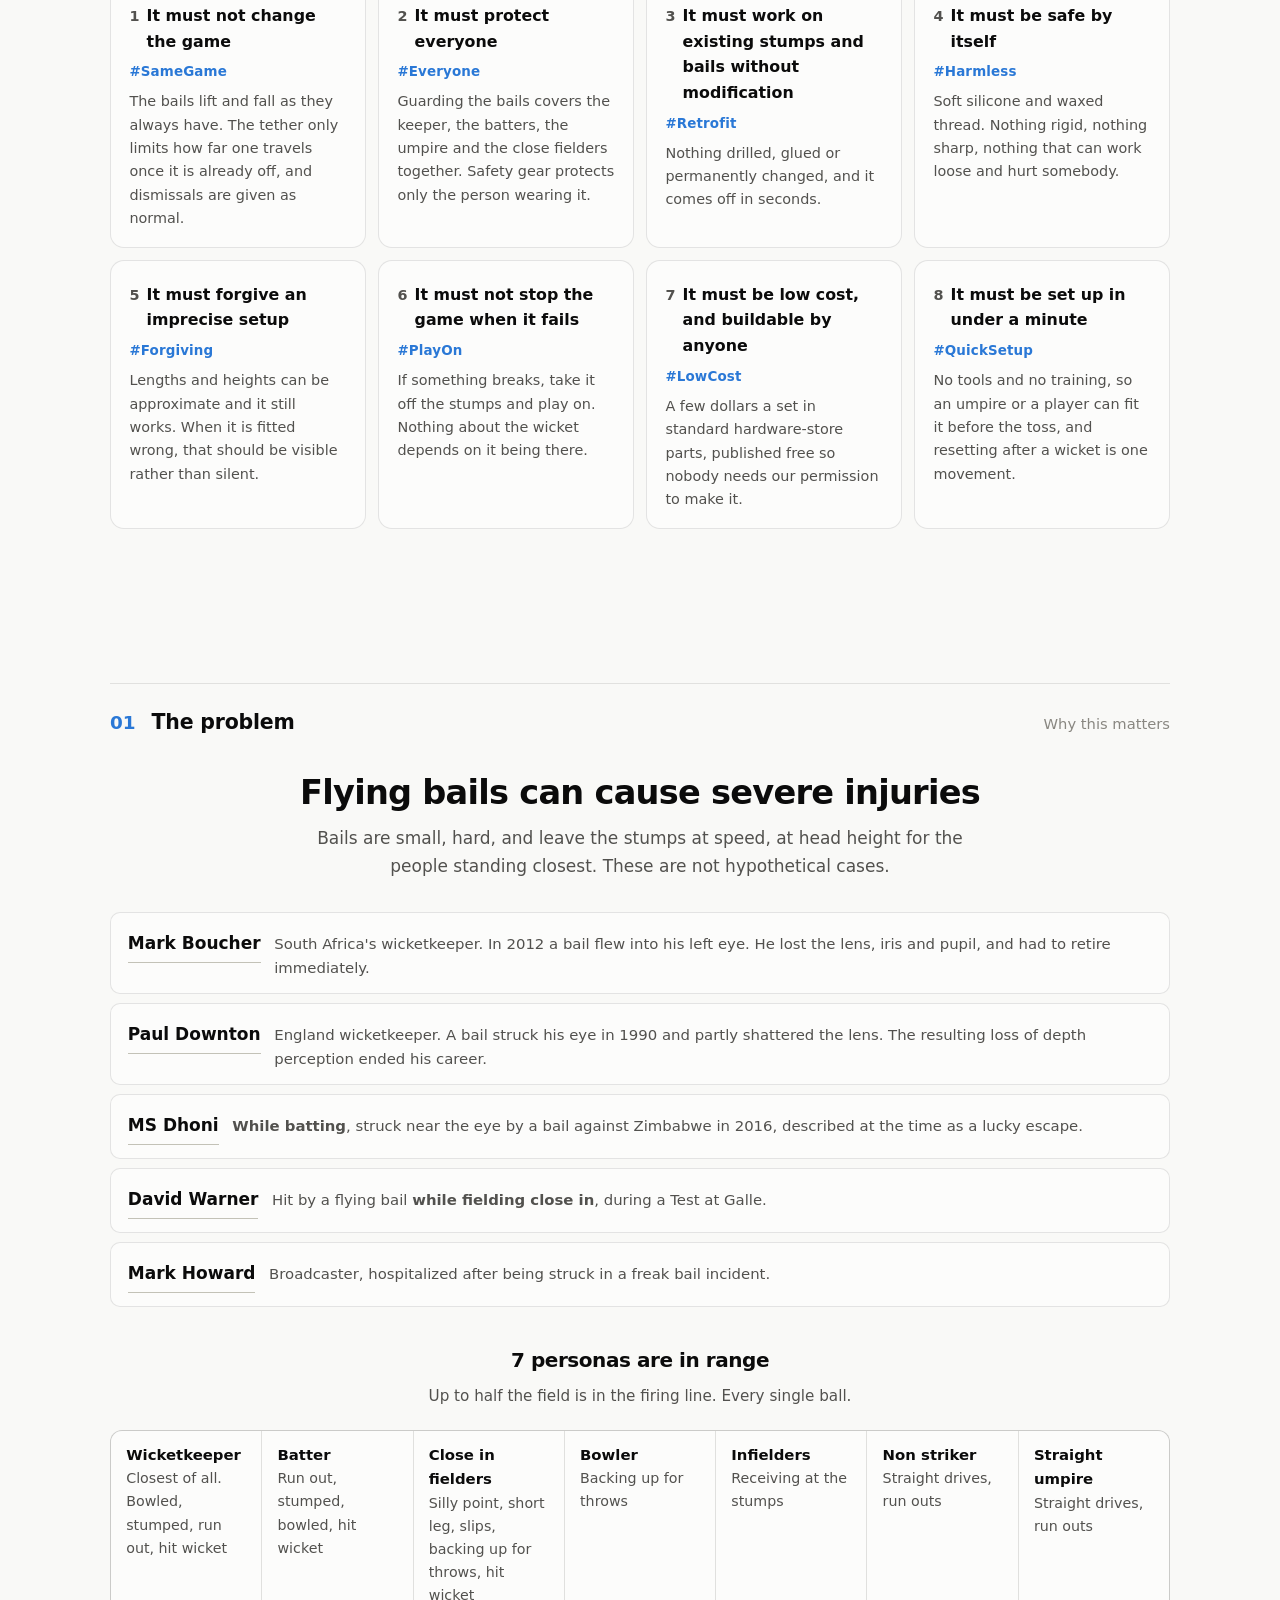
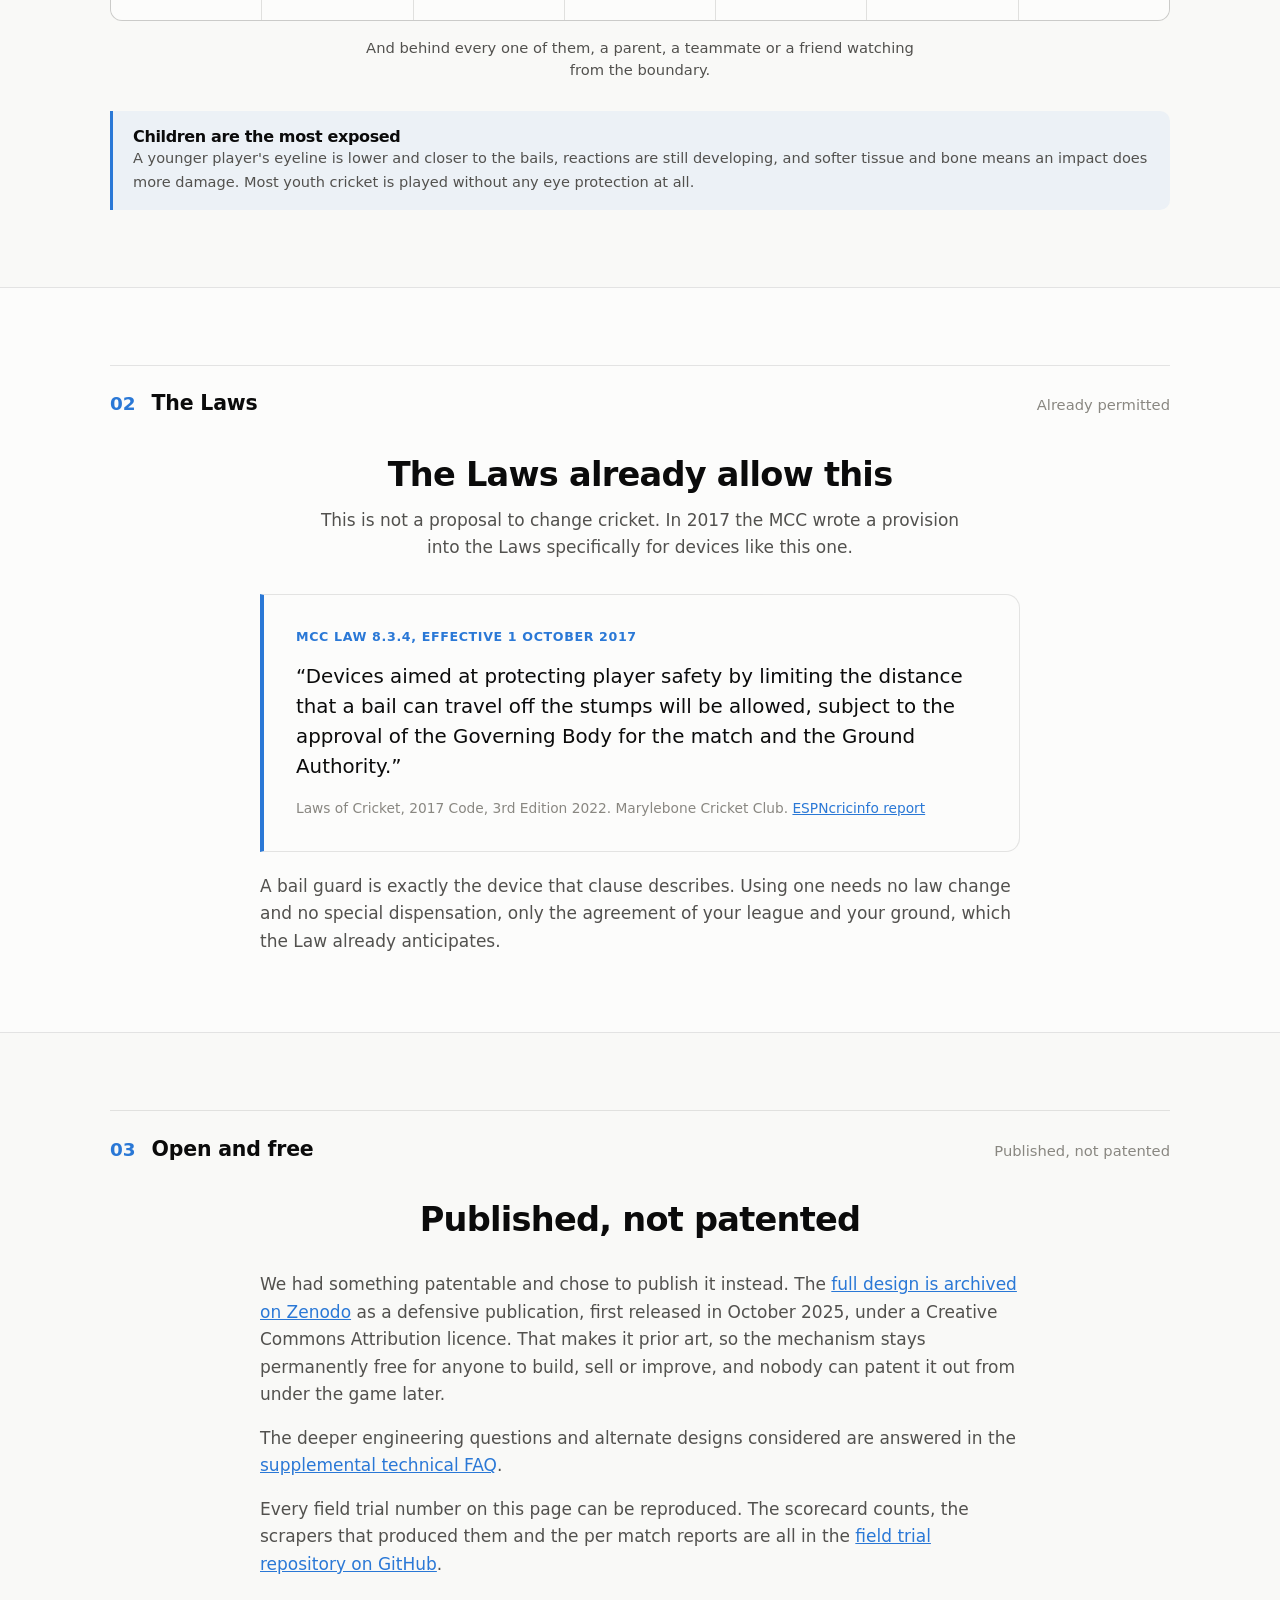
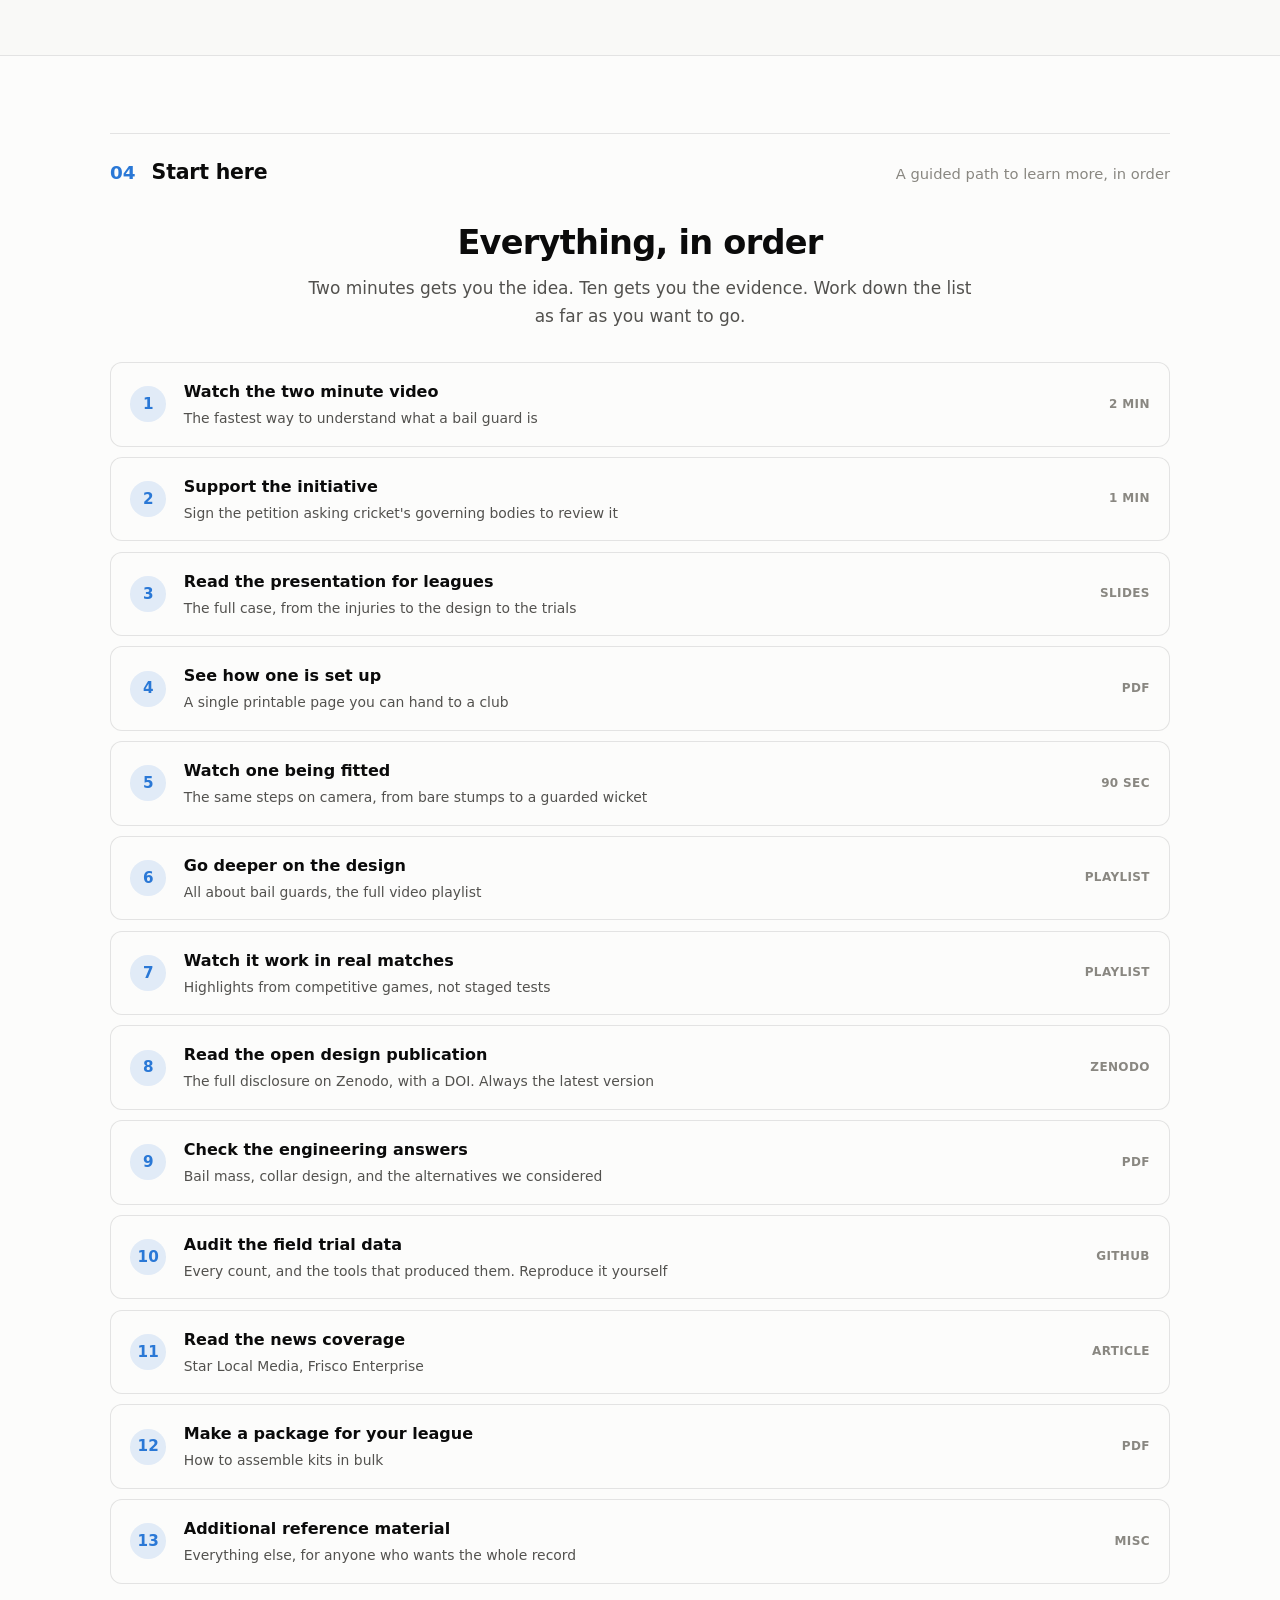
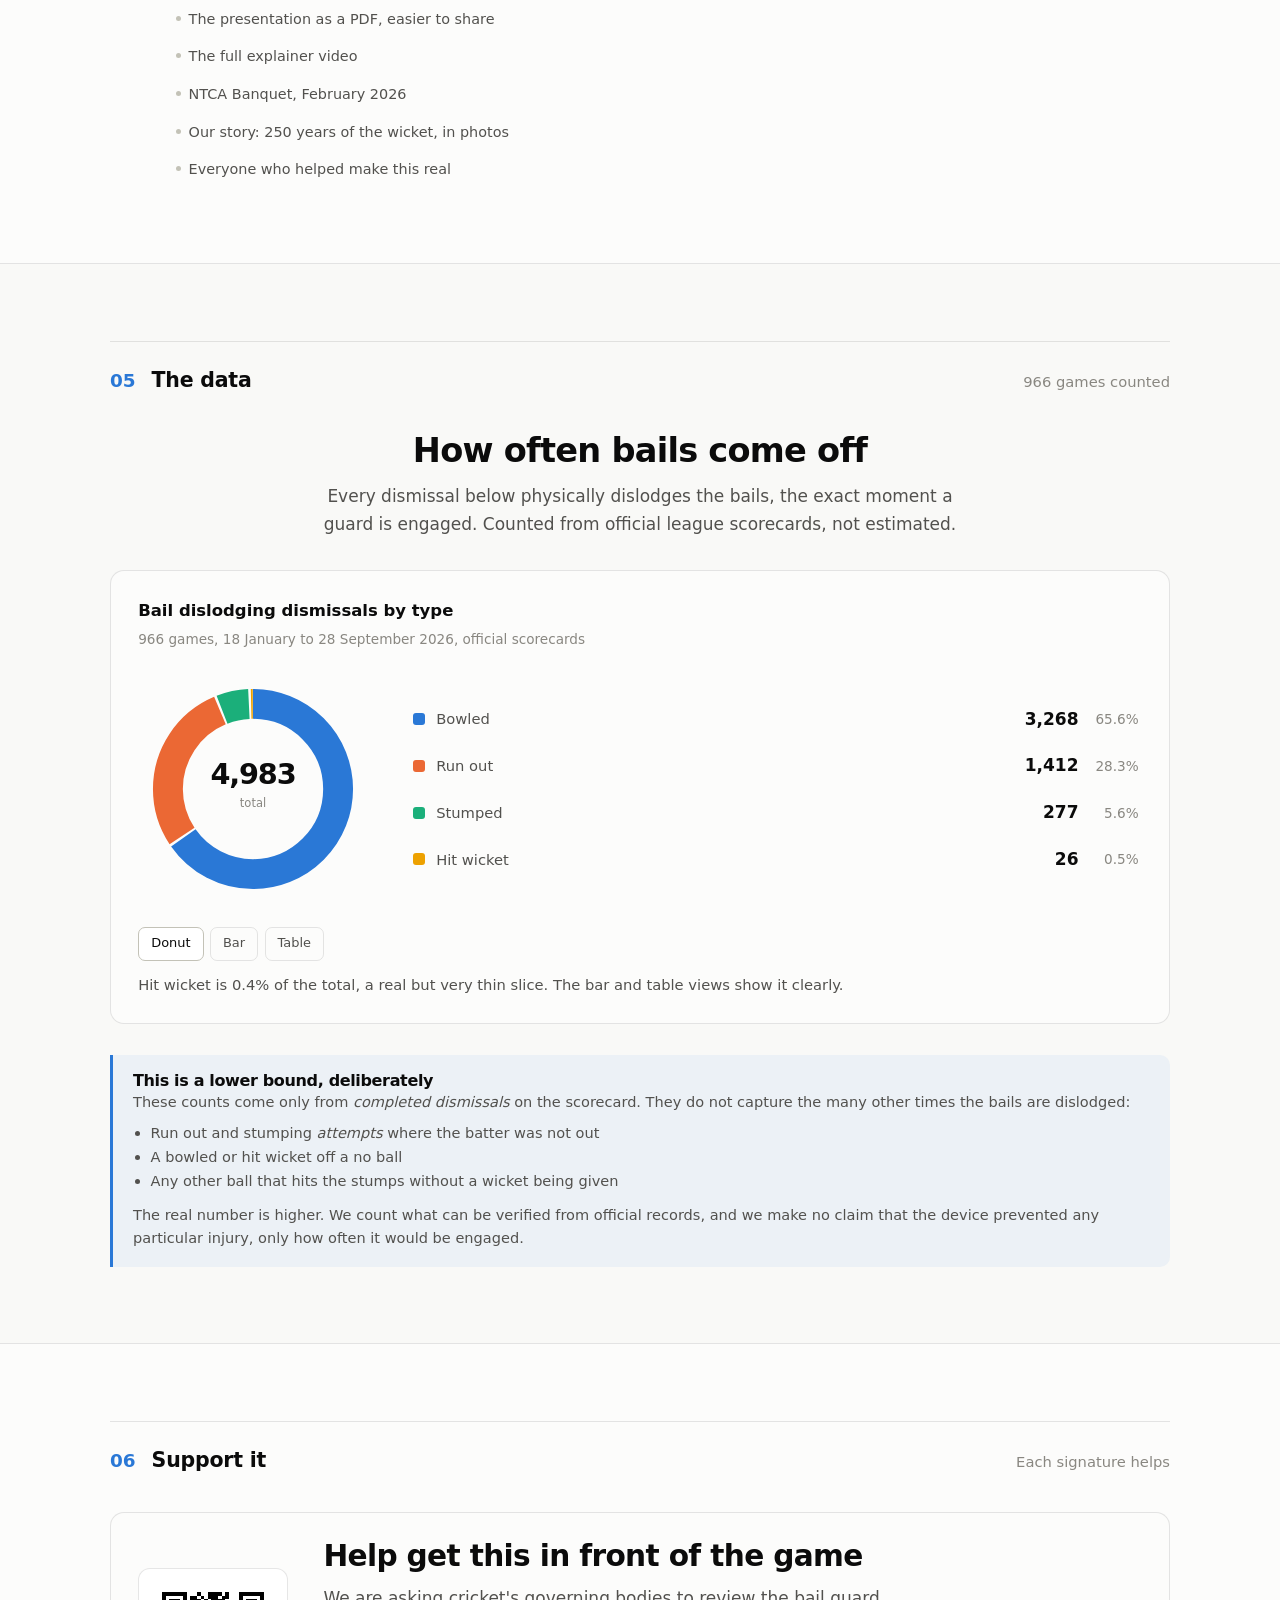
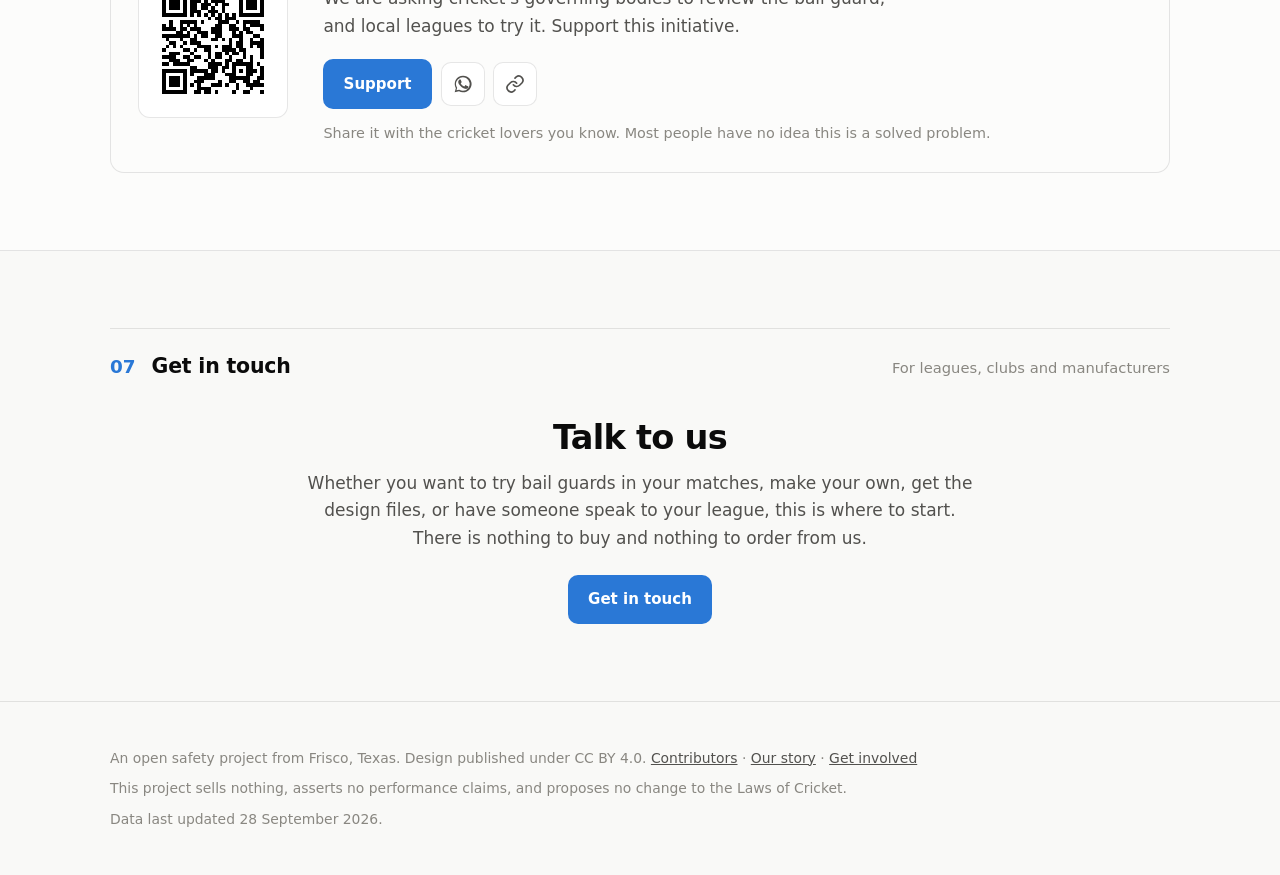
==== commit ec6e0bd7: "Refresh the figures and the map through 28 September 966 games and 4,983 dislodgements, up from 912 " ====
--- a/index.html
+++ b/index.html
@@ -123,10 +123,10 @@
   </p>
 
   <div class="stats">
-    <div class="stat"><div class="v" id="heroFig" data-bg="dislodgements">4,694</div><div class="l">bail dislodging dismissals</div><div class="n">every one a moment a bail guard engages</div></div>
-    <div class="stat"><div class="v" data-bg="games">912</div><div class="l">games counted</div><div class="n" data-bg="months">January to September 2026</div></div>
+    <div class="stat"><div class="v" id="heroFig" data-bg="dislodgements">4,983</div><div class="l">bail dislodging dismissals</div><div class="n">every one a moment a bail guard engages</div></div>
+    <div class="stat"><div class="v" data-bg="games">966</div><div class="l">games counted</div><div class="n" data-bg="months">January to September 2026</div></div>
     <div class="stat"><div class="v" data-bg="leagues">6</div><div class="l">leagues and clubs involved</div><div class="n">from a Dallas club to Minor League Cricket</div></div>
-    <div class="stat"><div class="v" data-bg="states">5</div><div class="l">US states where it is on the stumps</div><div class="n" data-bg="stateNames">Texas, North Carolina, Missouri, New York, California</div></div>
+    <div class="stat"><div class="v" data-bg="states">6</div><div class="l">US states where it is on the stumps</div><div class="n" data-bg="stateNames">Texas, North Carolina, Missouri, New York, California, Georgia</div></div>
   </div>
 
   <div class="backers">
@@ -330,7 +330,7 @@
 
 <!-- 05 THE DATA -->
 <section id="data"><div class="wrap">
-  <div class="divider"><span class="num">05</span><span class="name">The data</span><span class="sub"><span data-bg="games">912</span> games counted</span></div>
+  <div class="divider"><span class="num">05</span><span class="name">The data</span><span class="sub"><span data-bg="games">966</span> games counted</span></div>
   <div class="sec-head center">
     <h2>How often bails come off</h2>
     <p>Every dismissal below physically dislodges the bails, the exact moment a guard is engaged. Counted from official league scorecards, not estimated.</p>
@@ -338,12 +338,12 @@
 
   <div class="card">
     <div class="chart-title">Bail dislodging dismissals by type</div>
-    <div class="chart-sub"><span data-bg="games">912</span> games, <span data-bg="range">18 January to 22 September 2026</span>, official scorecards</div>
+    <div class="chart-sub"><span data-bg="games">966</span> games, <span data-bg="range">18 January to 28 September 2026</span>, official scorecards</div>
     <div id="vDonut">
       <div class="donut-wrap">
         <svg class="donut" viewBox="0 0 200 200" role="img" aria-label="Donut chart of bail dislodging dismissals by type">
           <g transform="rotate(-90 100 100)" id="donutG"></g>
-          <text x="100" y="96" text-anchor="middle" font-size="25" font-weight="680" fill="var(--ink)" letter-spacing="-1">4,694</text>
+          <text x="100" y="96" text-anchor="middle" font-size="25" font-weight="680" fill="var(--ink)" letter-spacing="-1">4,983</text>
           <text x="100" y="116" text-anchor="middle" font-size="10" fill="var(--muted)">total</text>
         </svg>
         <div class="legend" id="legend"></div>
@@ -356,7 +356,7 @@
     <table id="vTable" hidden>
       <thead><tr><th>Dismissal type</th><th>Count</th><th>Share</th></tr></thead>
       <tbody id="tbody"></tbody>
-      <tfoot><tr><td>Total</td><td data-bg="dislodgements">4,694</td><td>100%</td></tr></tfoot>
+      <tfoot><tr><td>Total</td><td data-bg="dislodgements">4,983</td><td>100%</td></tr></tfoot>
     </table>
     <div class="toggle" role="group" aria-label="View as">
       <button id="bDonut" aria-pressed="true">Donut</button>
@@ -426,9 +426,9 @@
      <a href="story.html">Our story</a> &middot;
      <a href="get-one.html">Get involved</a></p>
   <p style="margin-top:.5rem">This project sells nothing, asserts no performance claims, and proposes no change to the Laws of Cricket.</p>
-  <p style="margin-top:.5rem">Data last updated <span data-bg="updated">22 September 2026</span>.</p>
+  <p style="margin-top:.5rem">Data last updated <span data-bg="updated">28 September 2026</span>.</p>
 </div></footer>
 
-<script src="app.js?v=4"></script>
+<script src="app.js?v=5"></script>
 </body>
 </html>
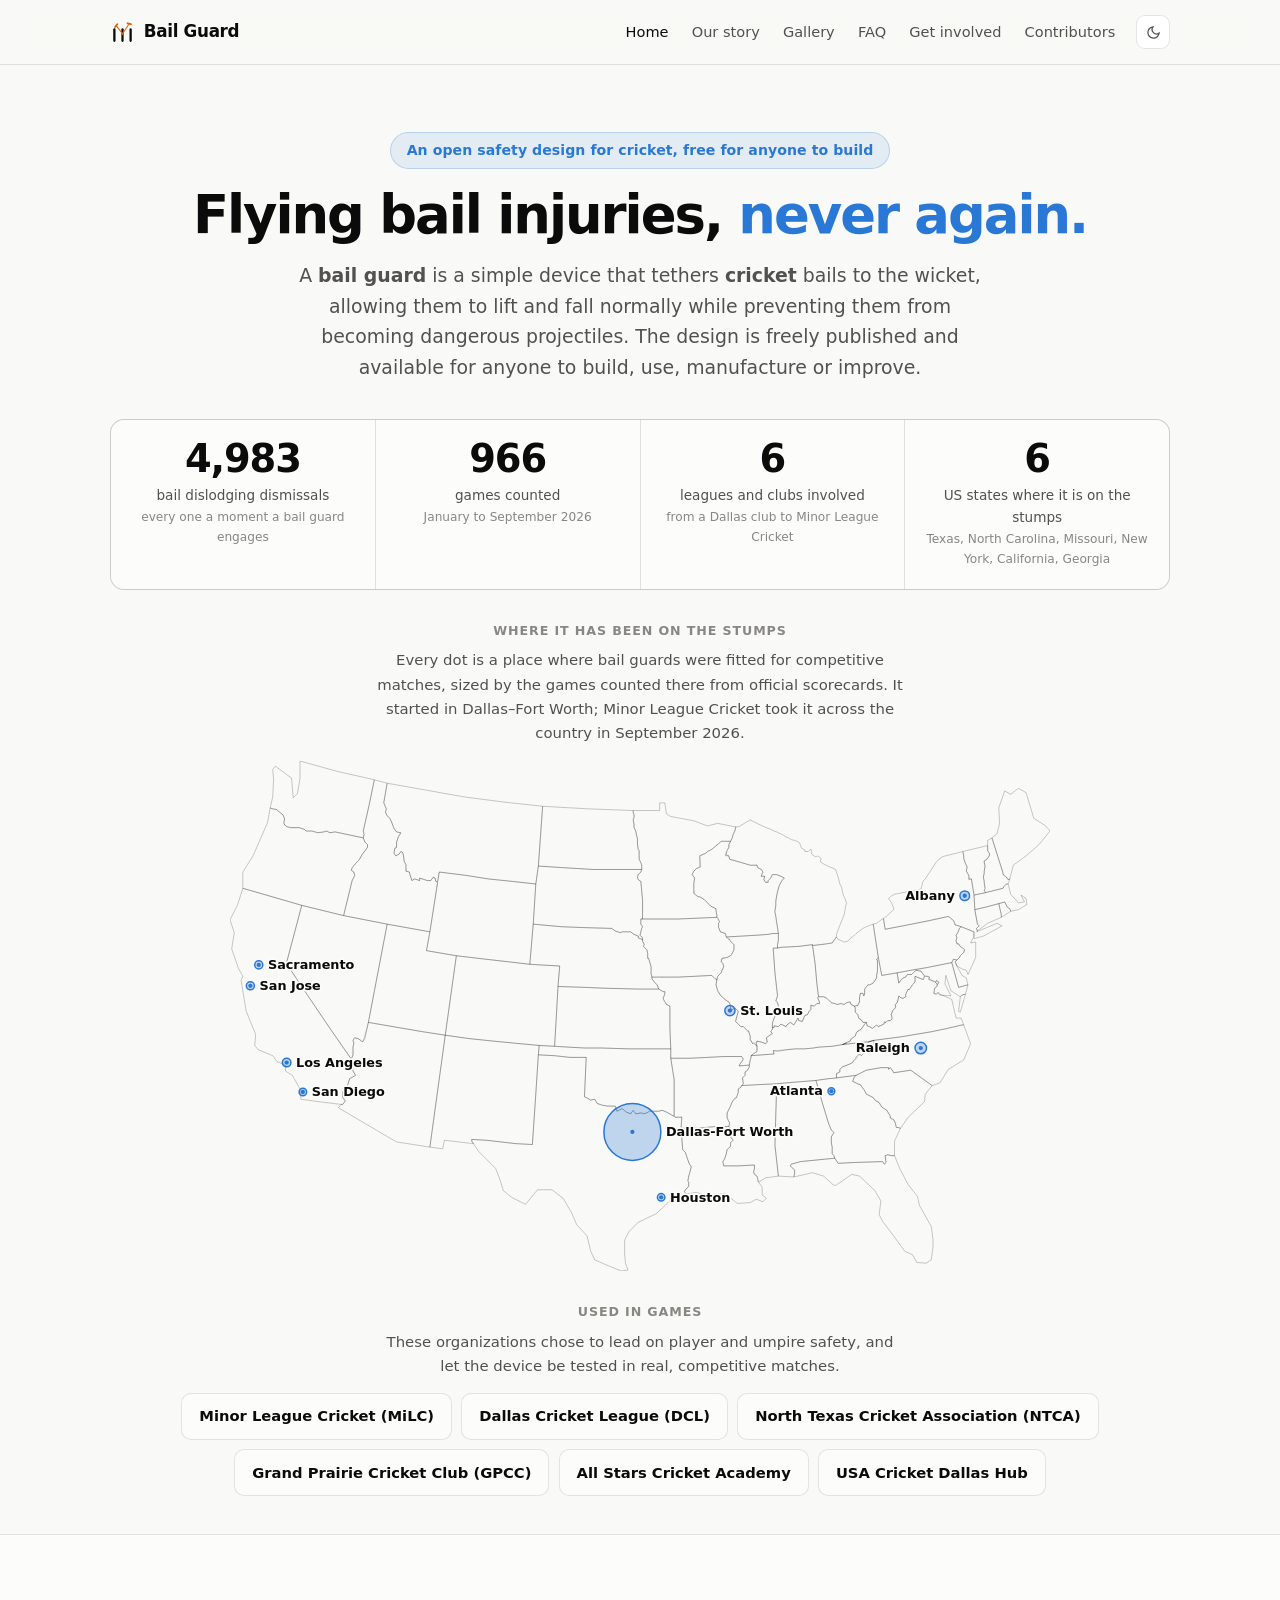
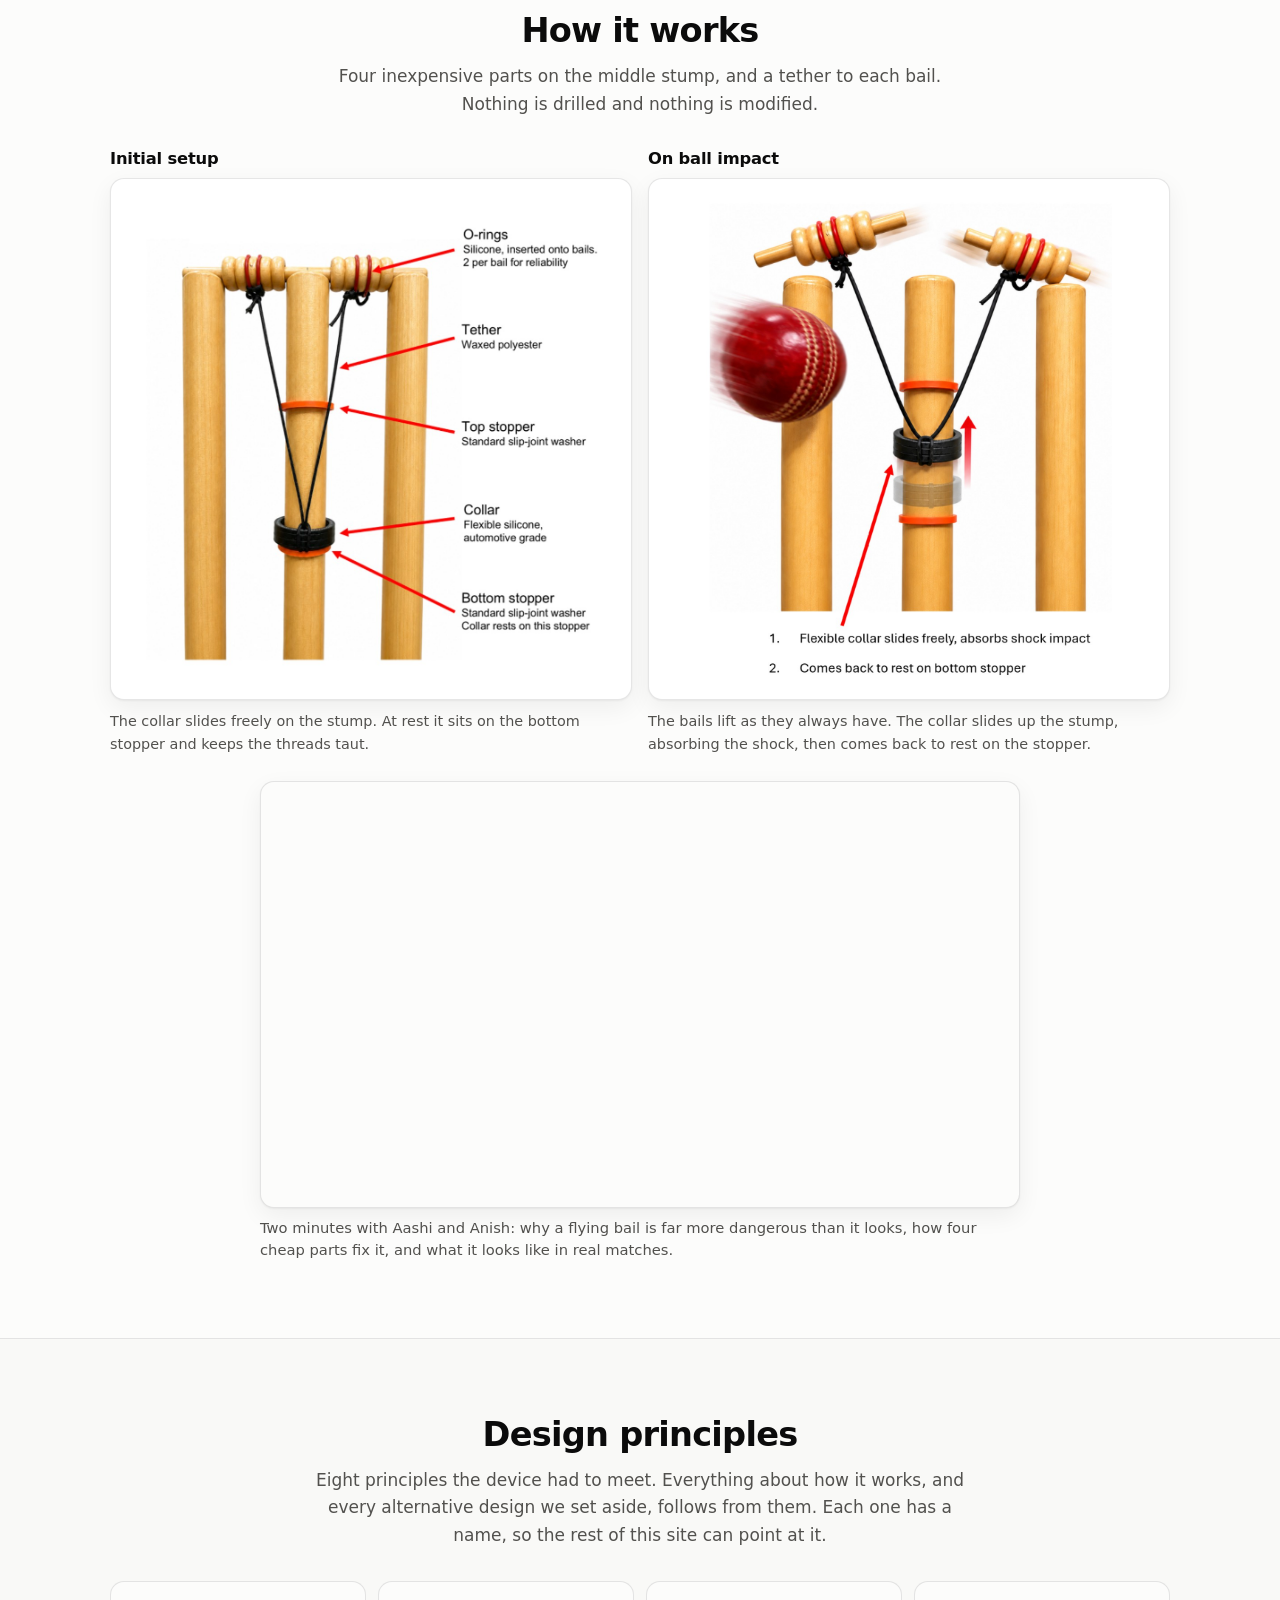
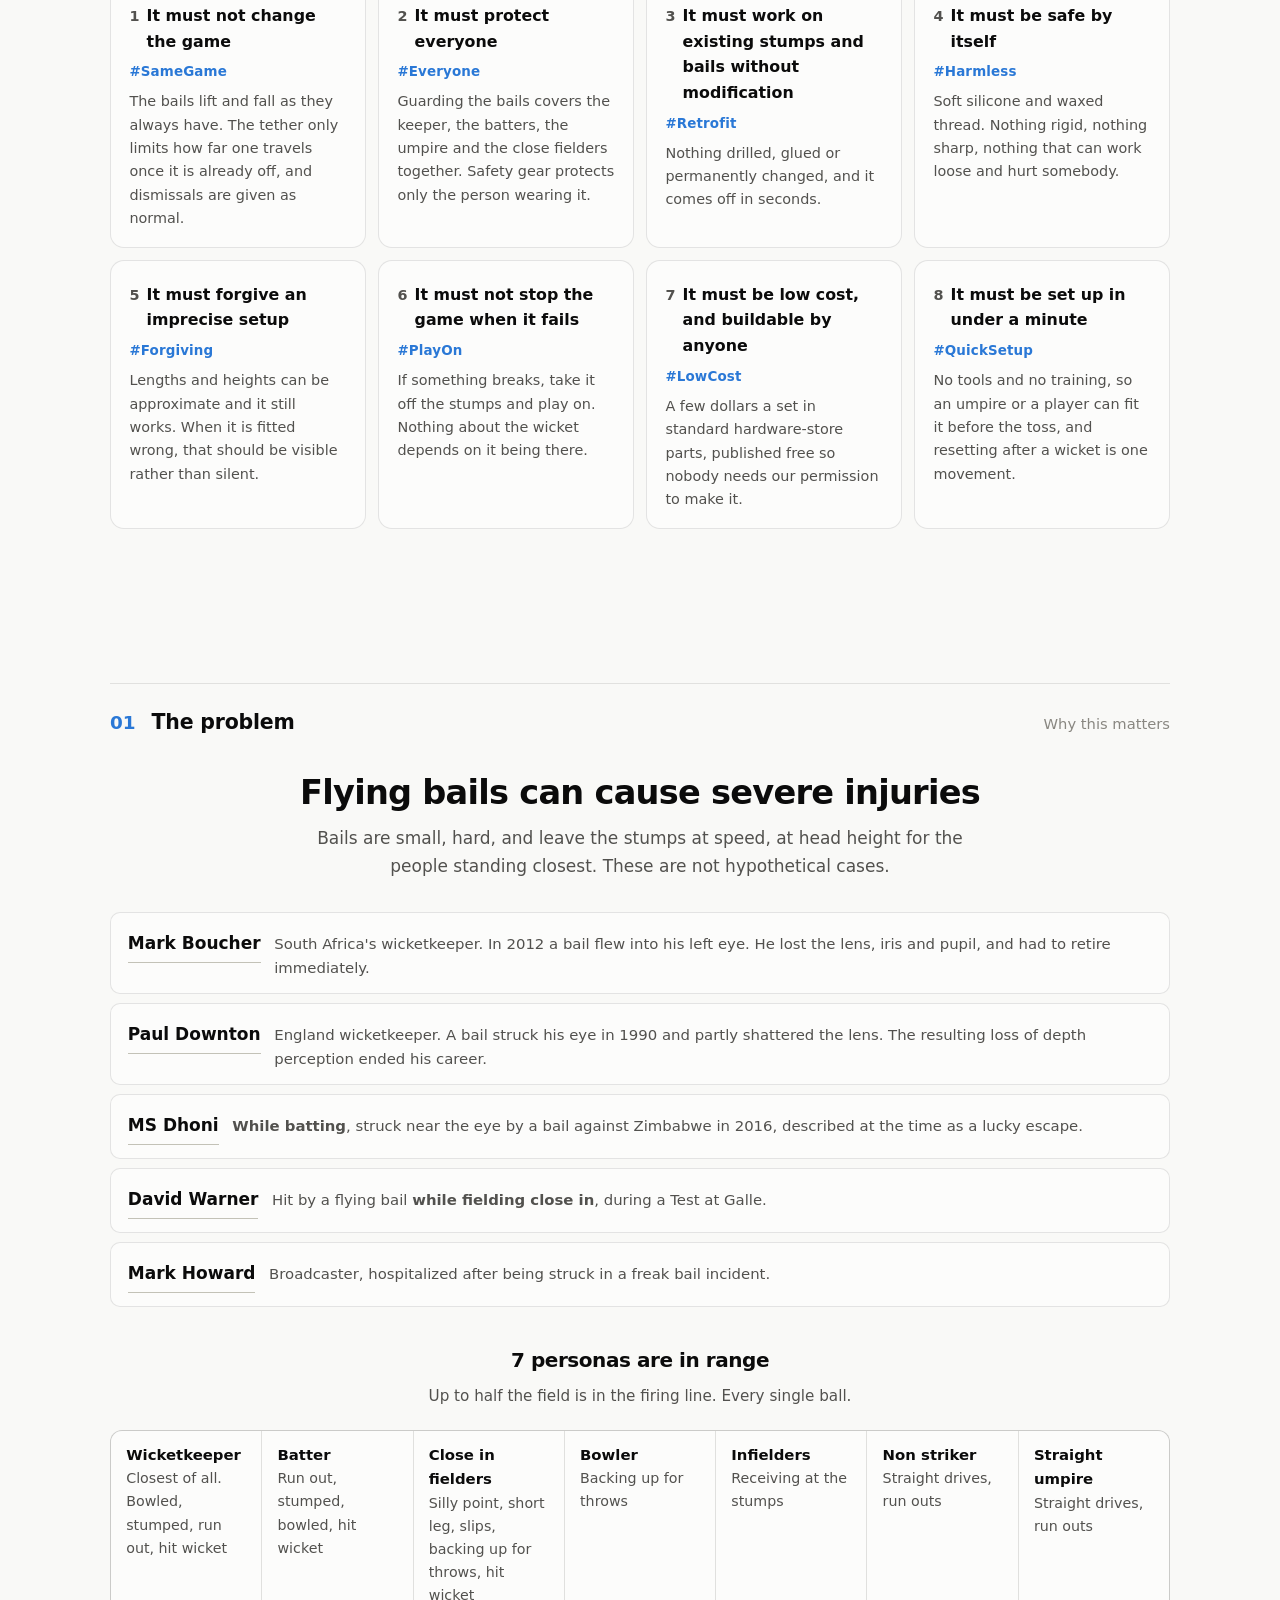
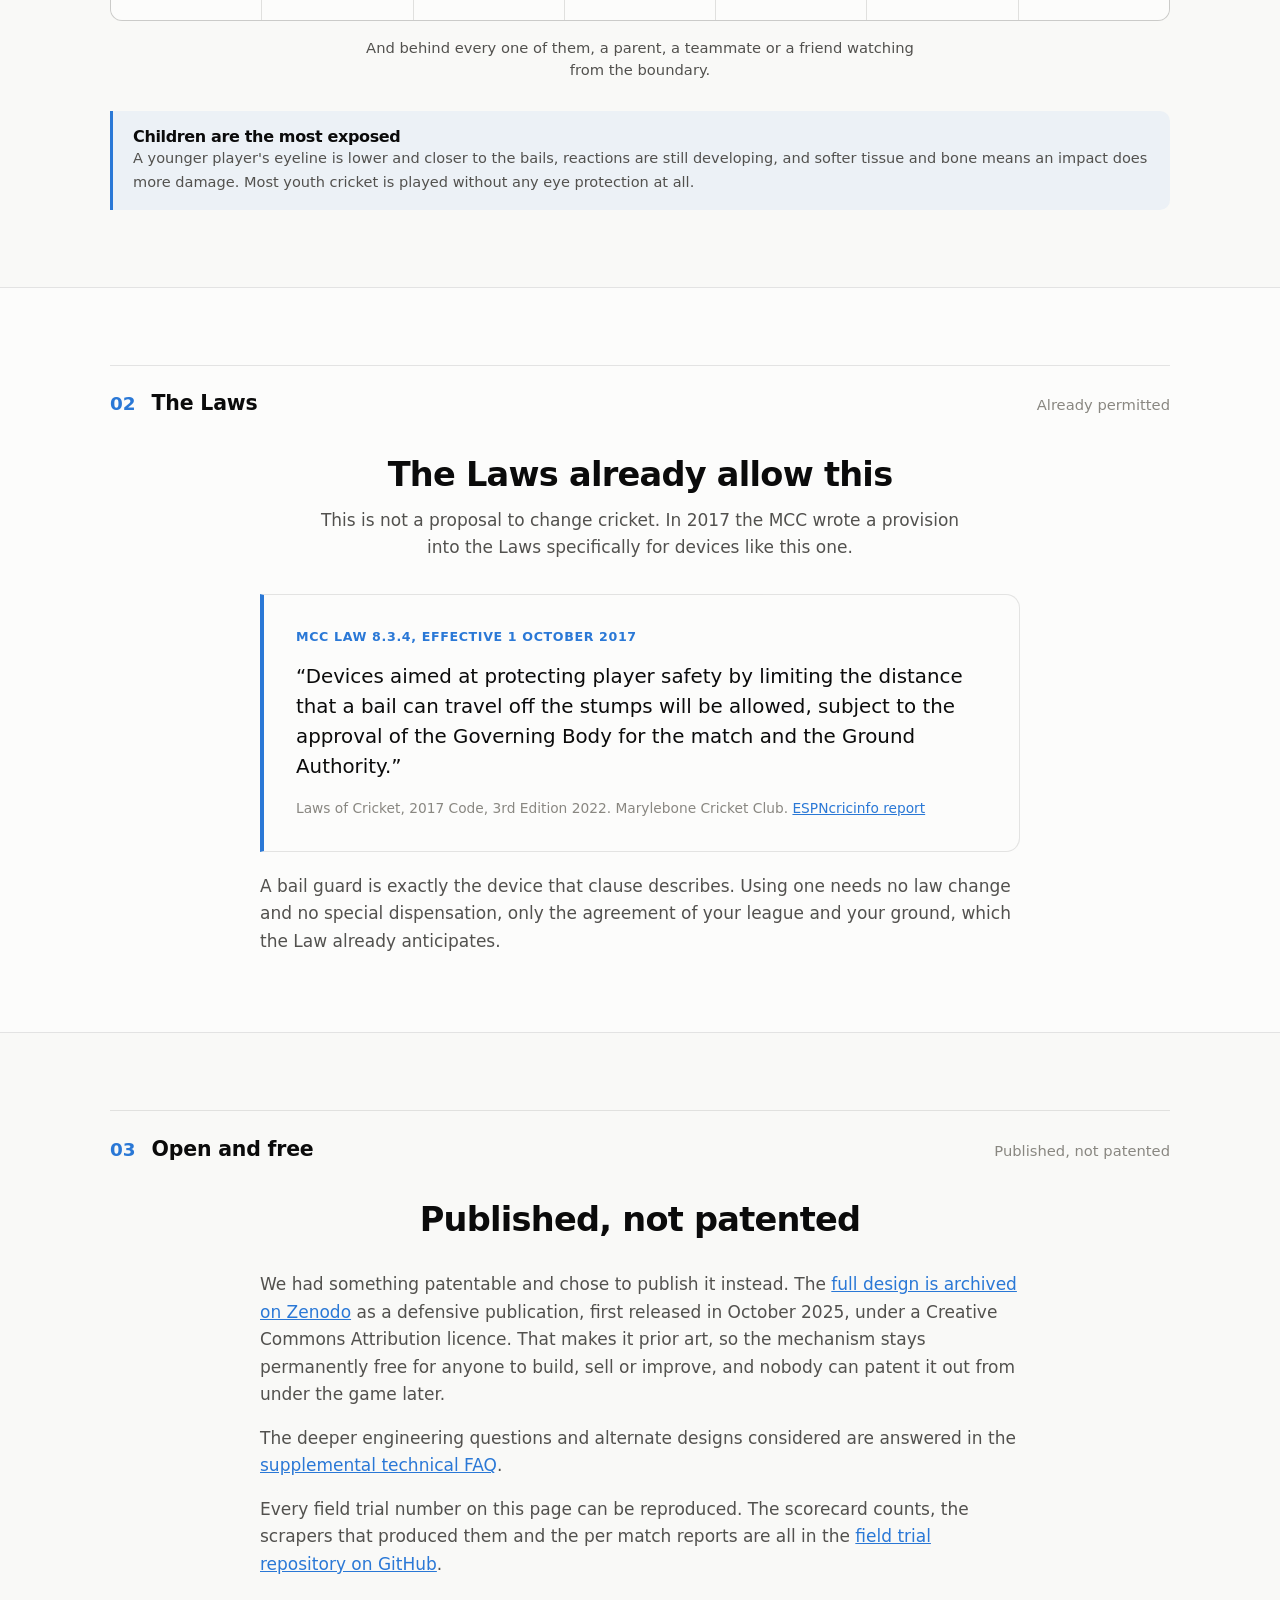
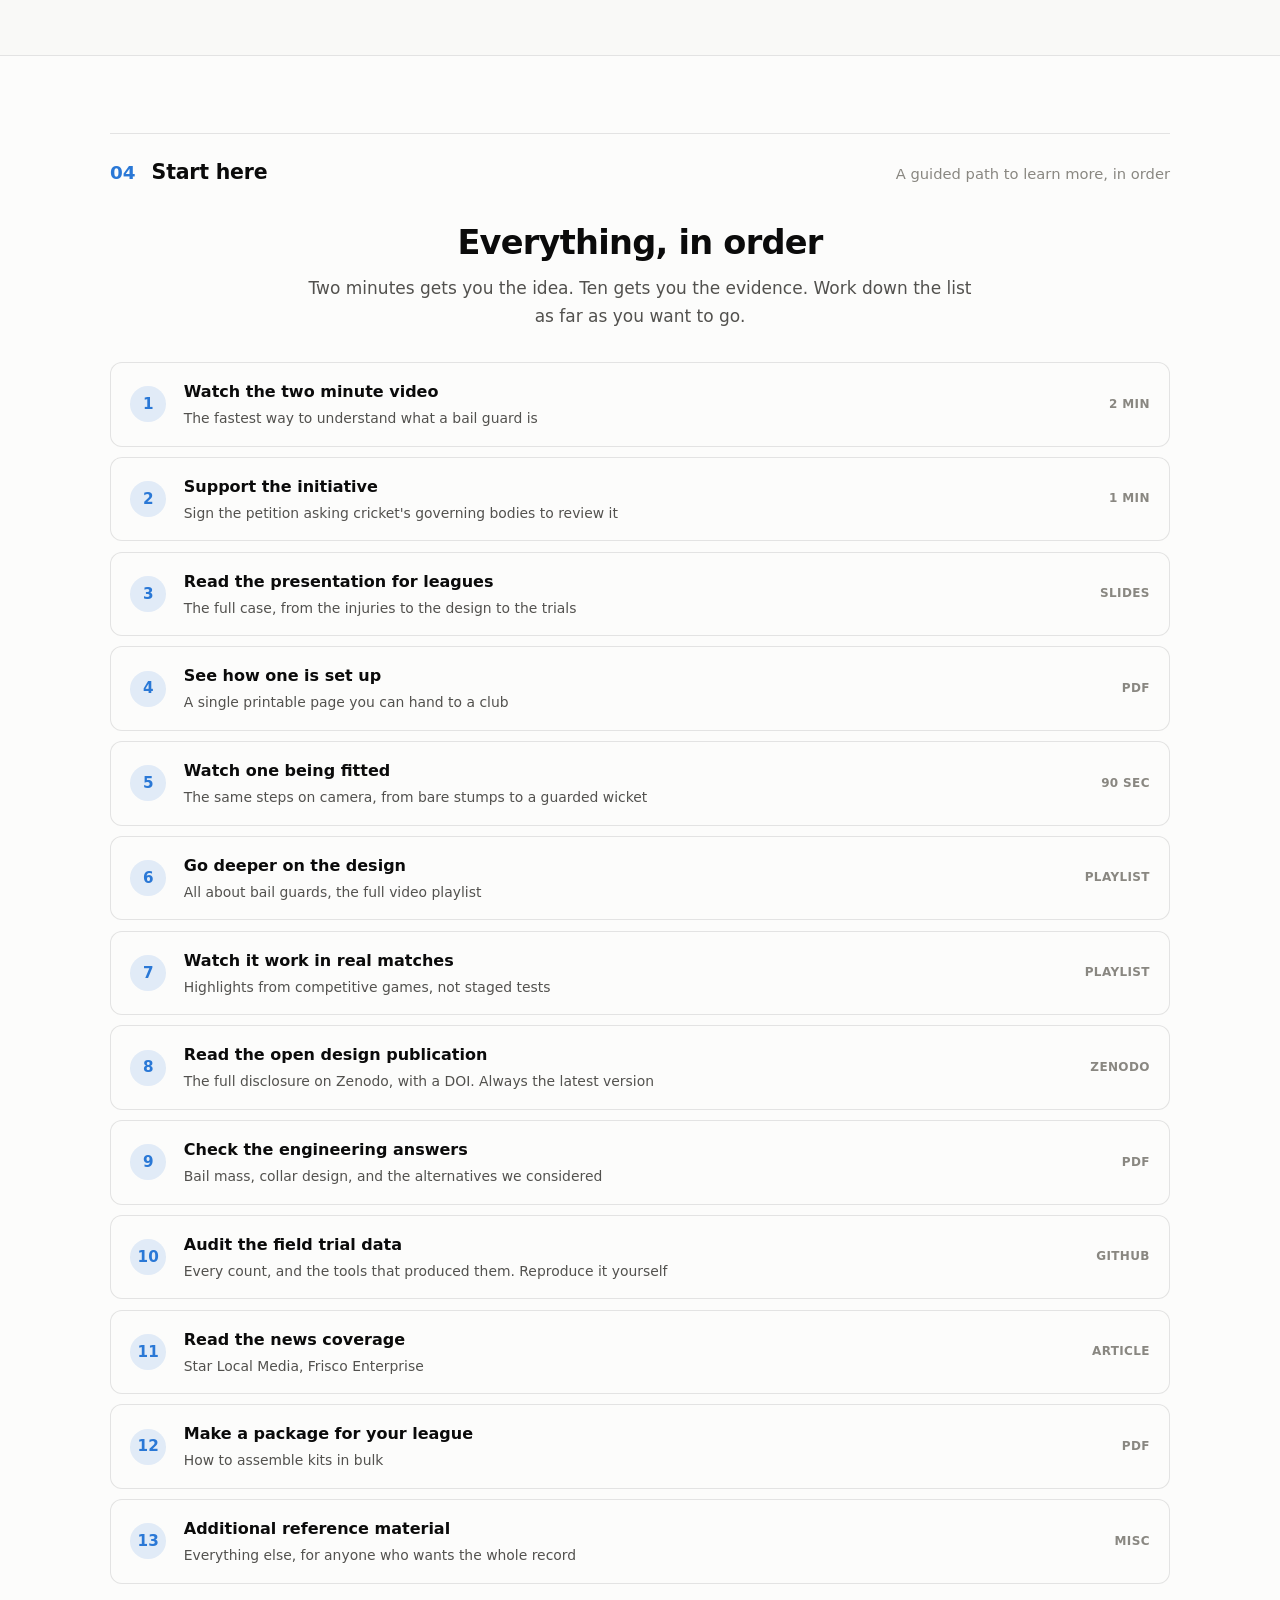
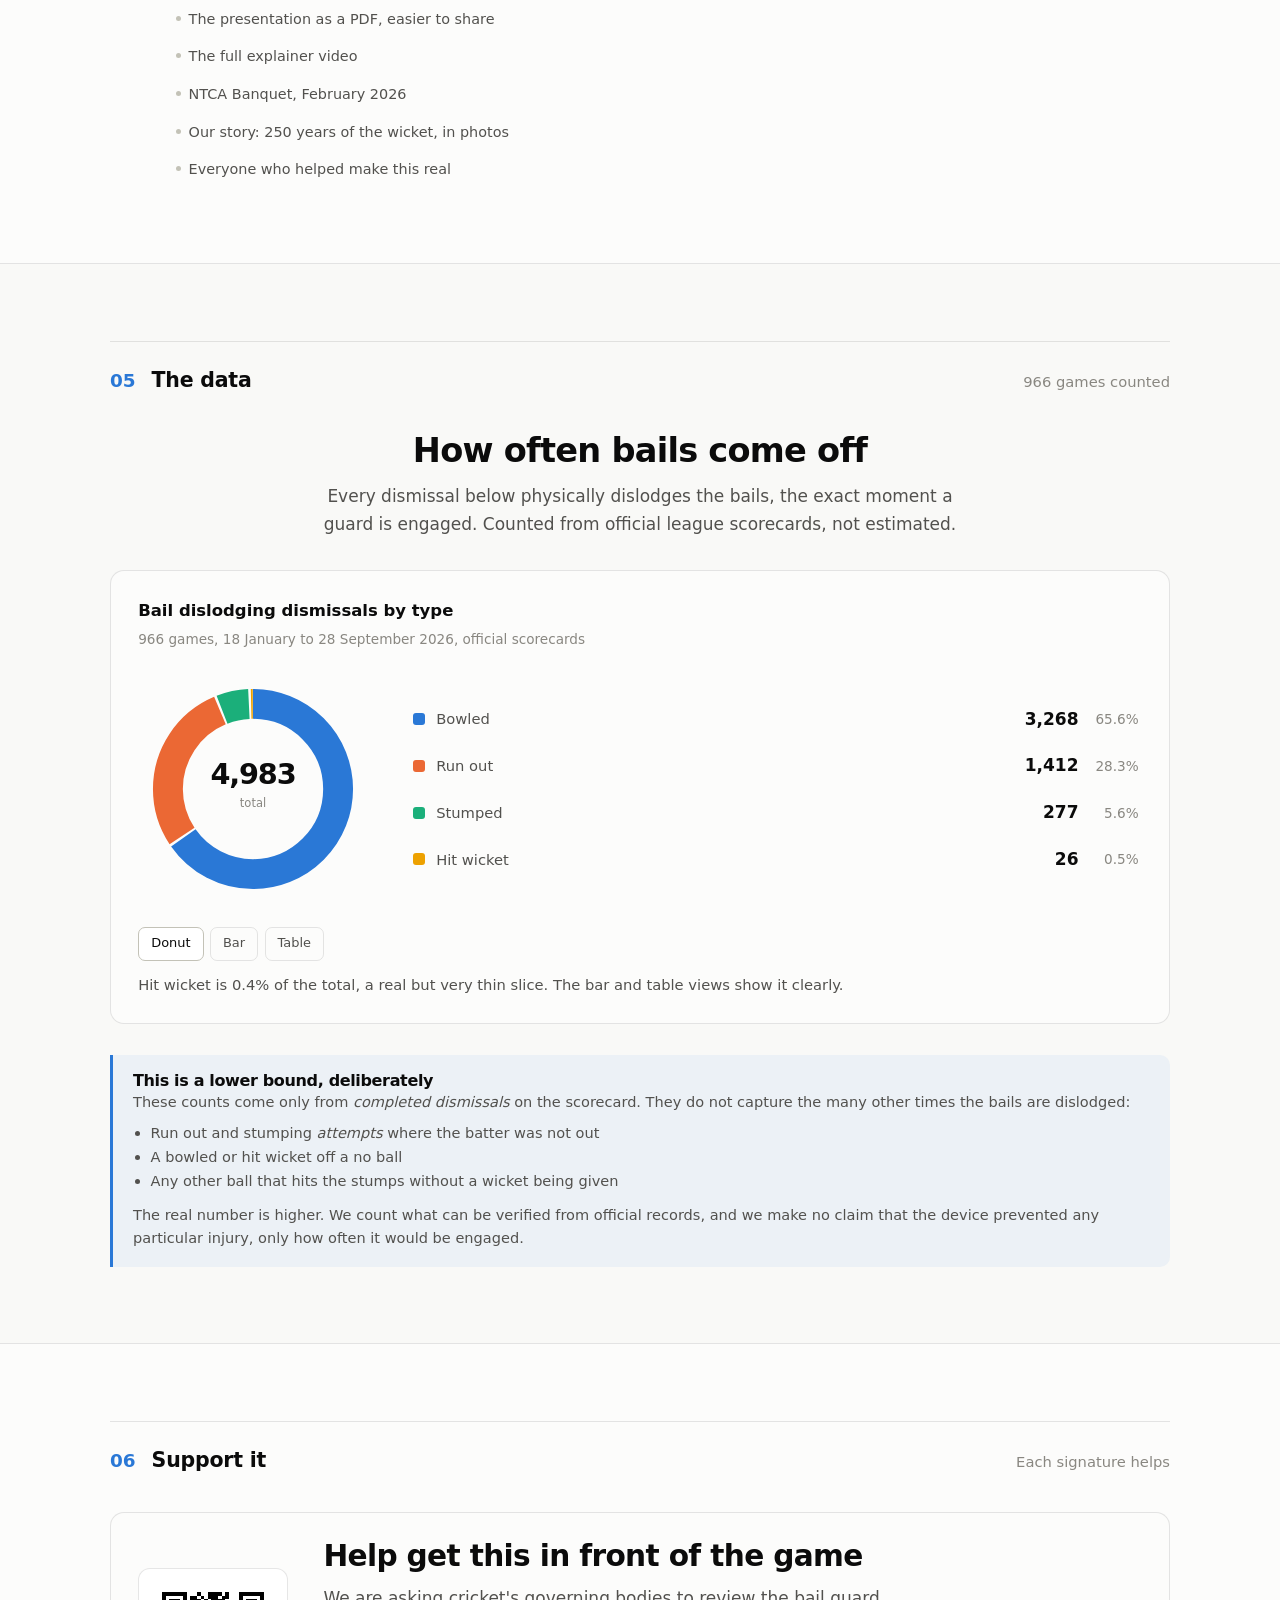
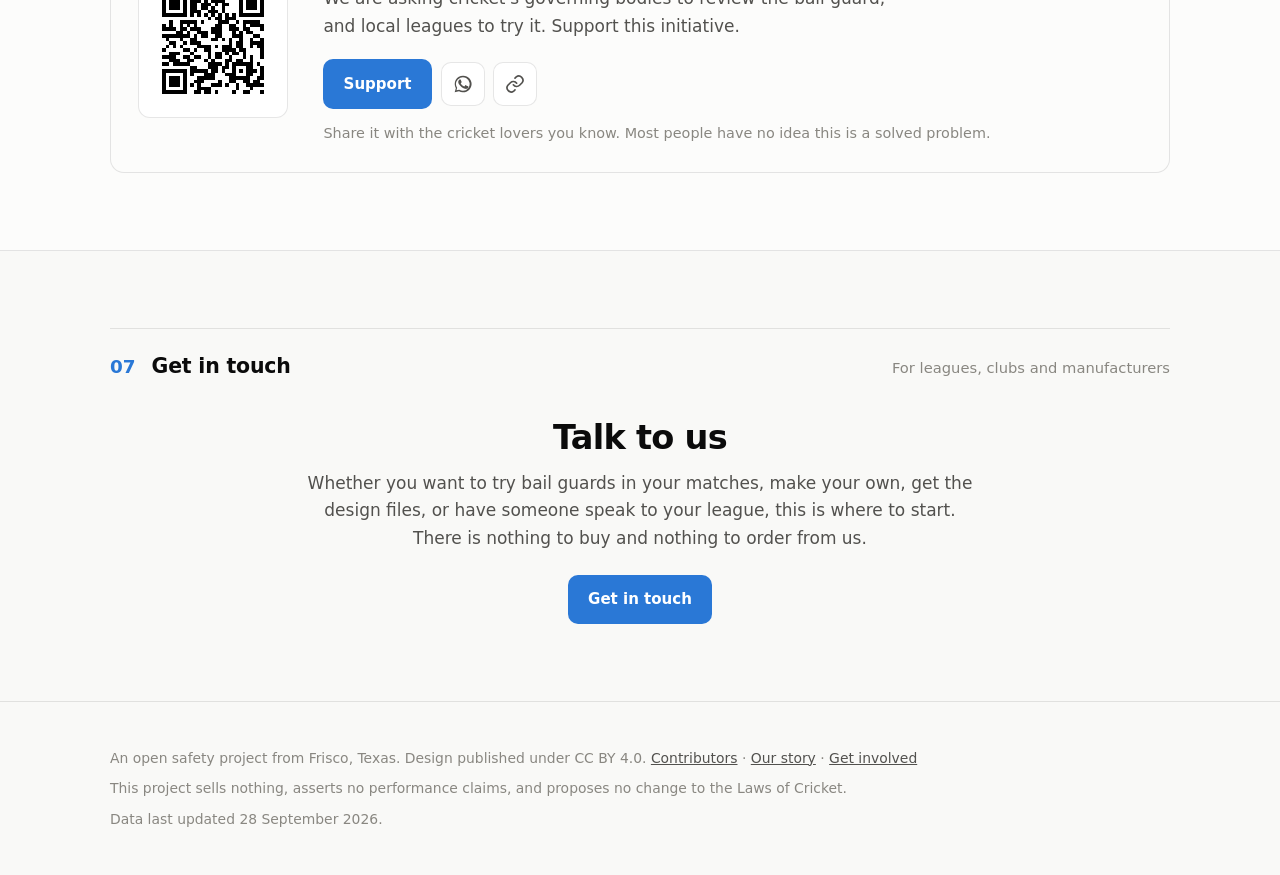
==== commit aa480bd5: "Correct the academy name to All Stars Cricket Academy The name carried "Frisco", which is not part o" ====
--- a/index.html
+++ b/index.html
@@ -148,7 +148,7 @@
       <span class="logo"><b>Dallas Cricket League (DCL)</b></span>
       <span class="logo"><b>North Texas Cricket Association (NTCA)</b></span>
       <span class="logo"><b>Grand Prairie Cricket Club (GPCC)</b></span>
-      <span class="logo"><b>All Stars Frisco Cricket Academy</b></span>
+      <span class="logo"><b>All Stars Cricket Academy</b></span>
       <span class="logo"><b>USA Cricket Dallas Hub</b></span>
     </div>
   </div>
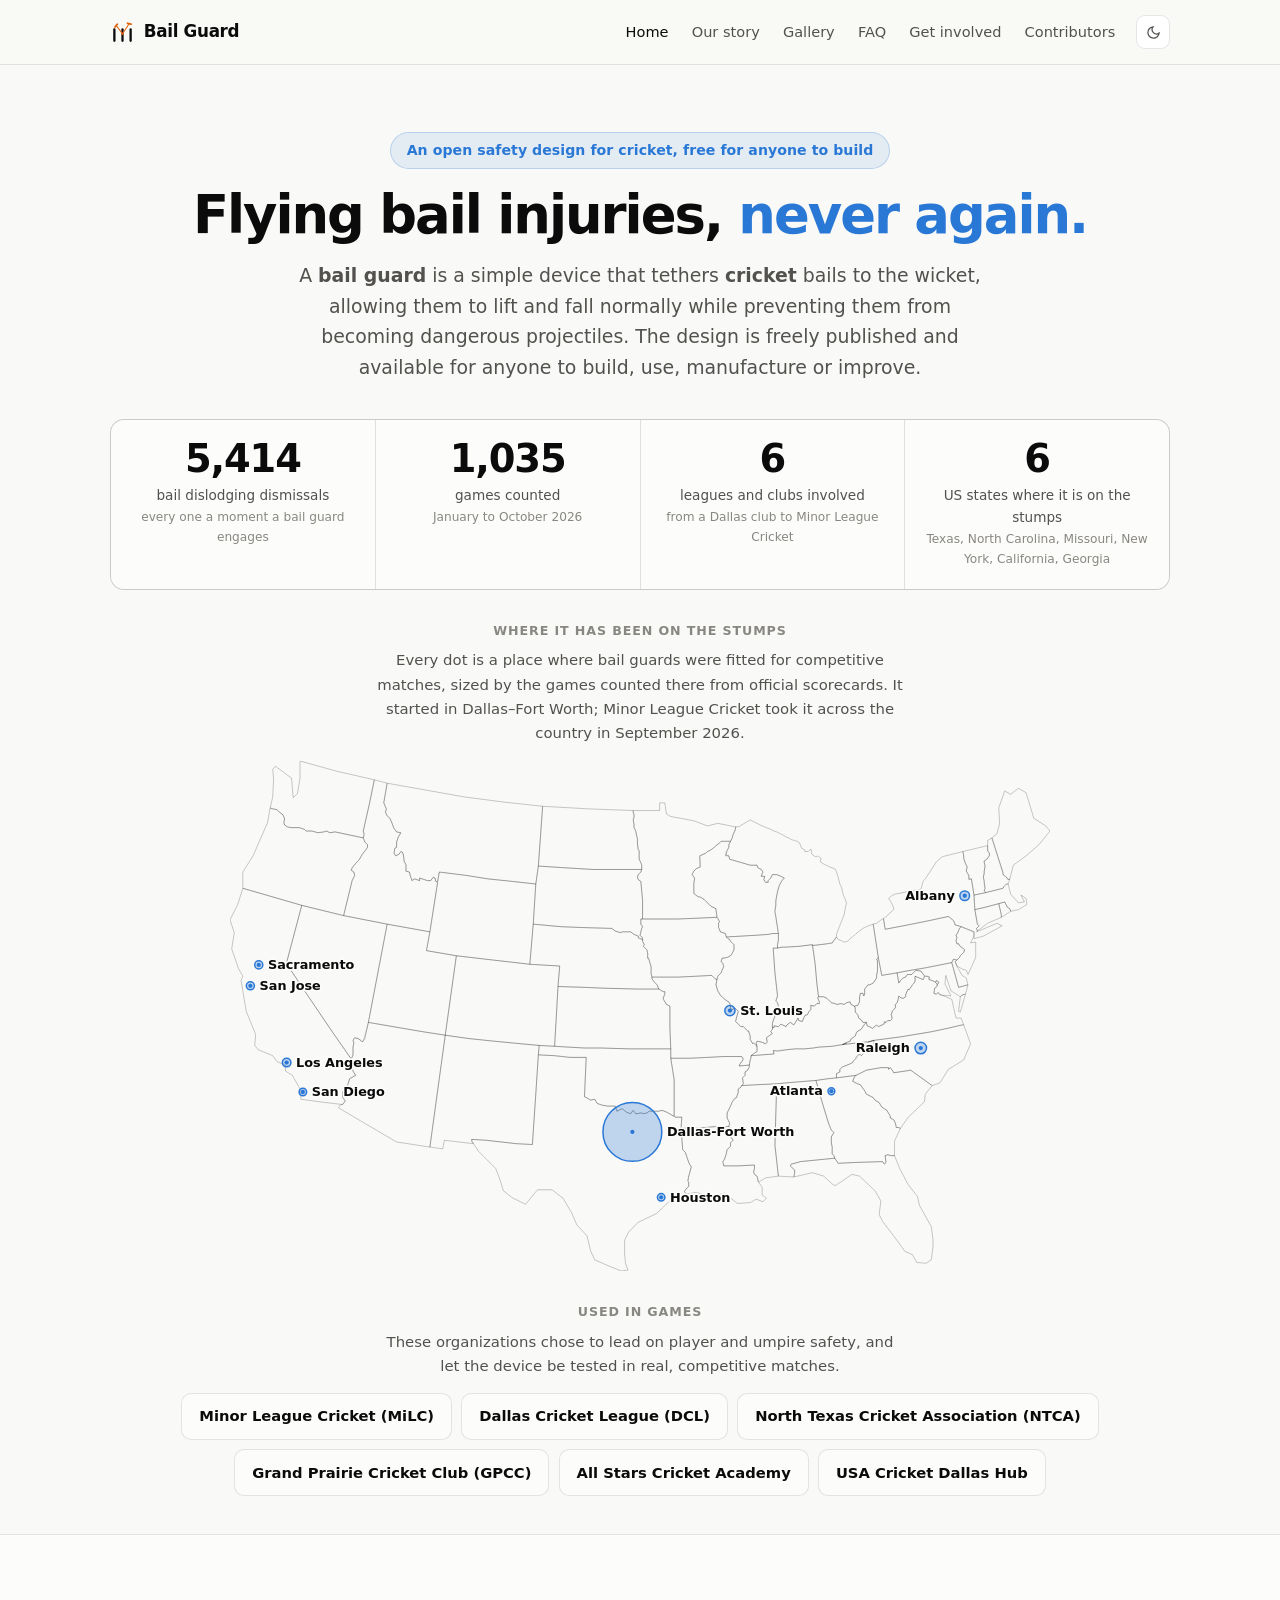
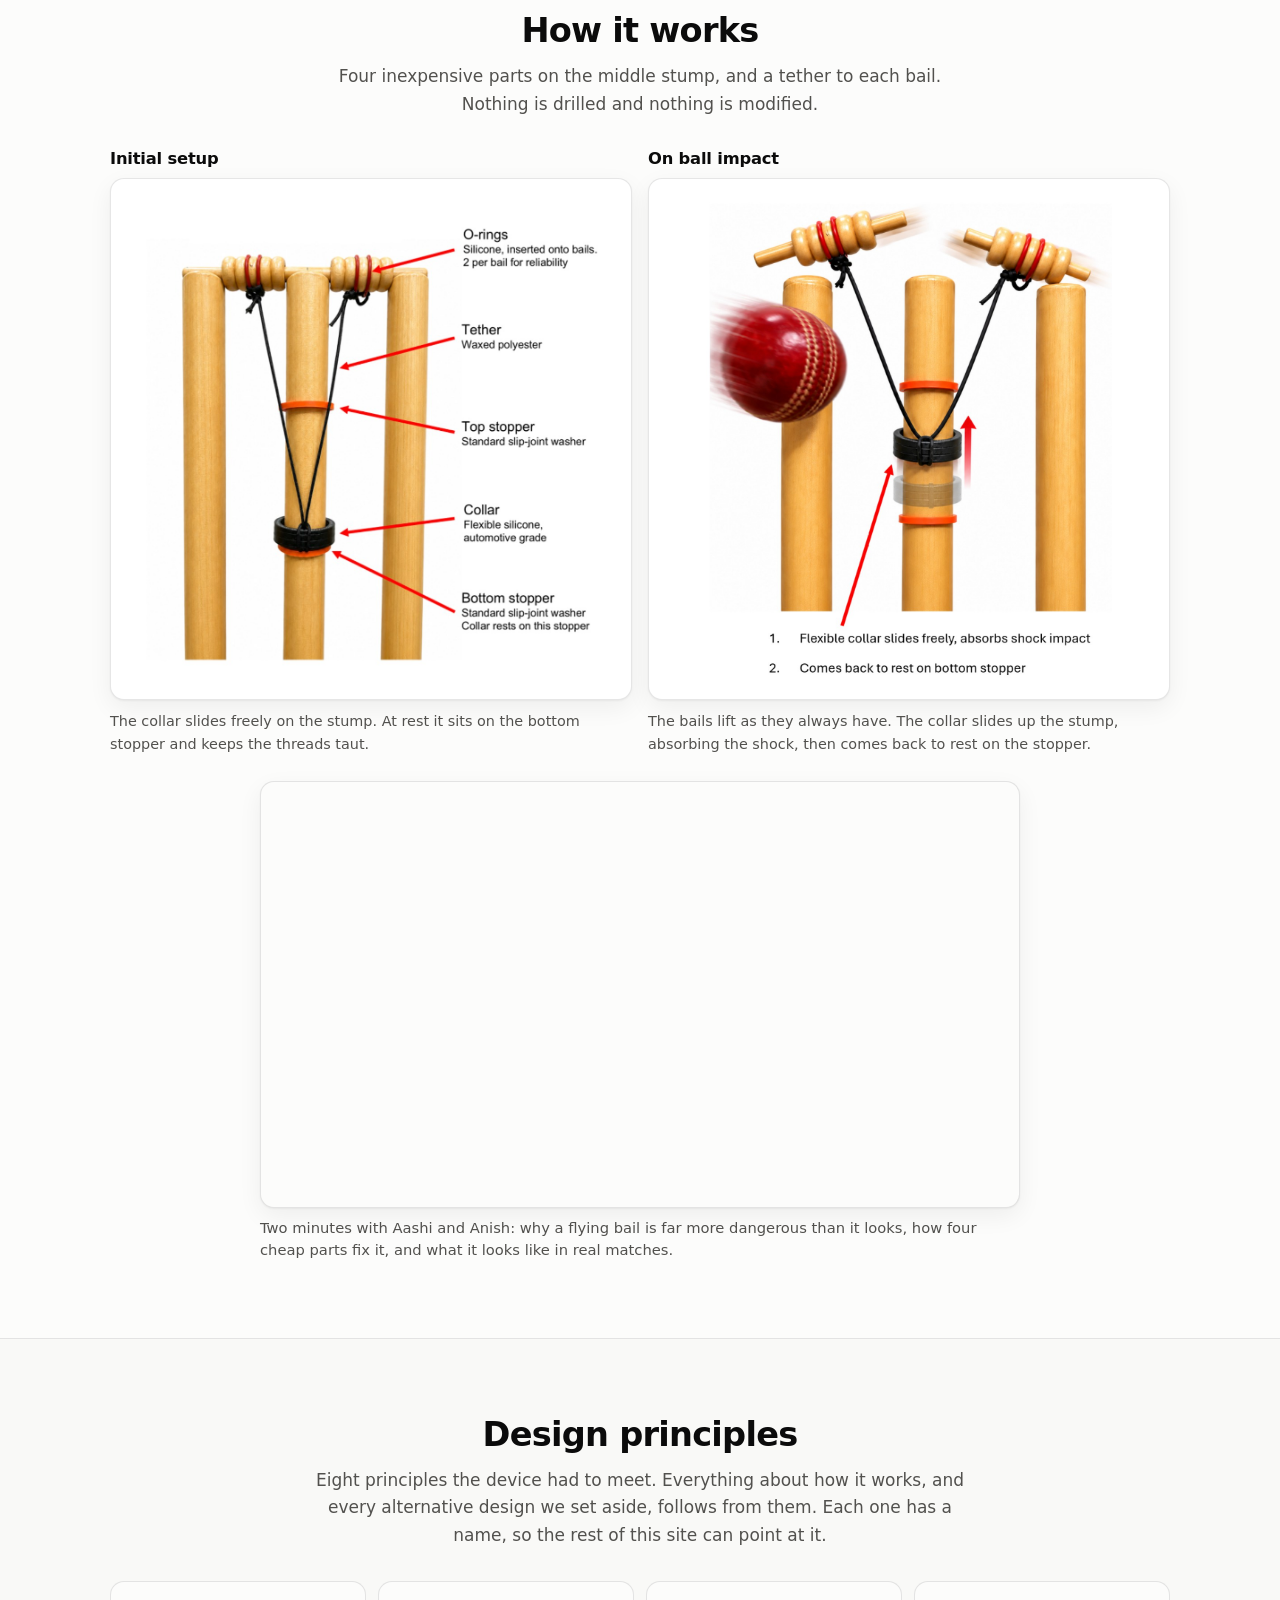
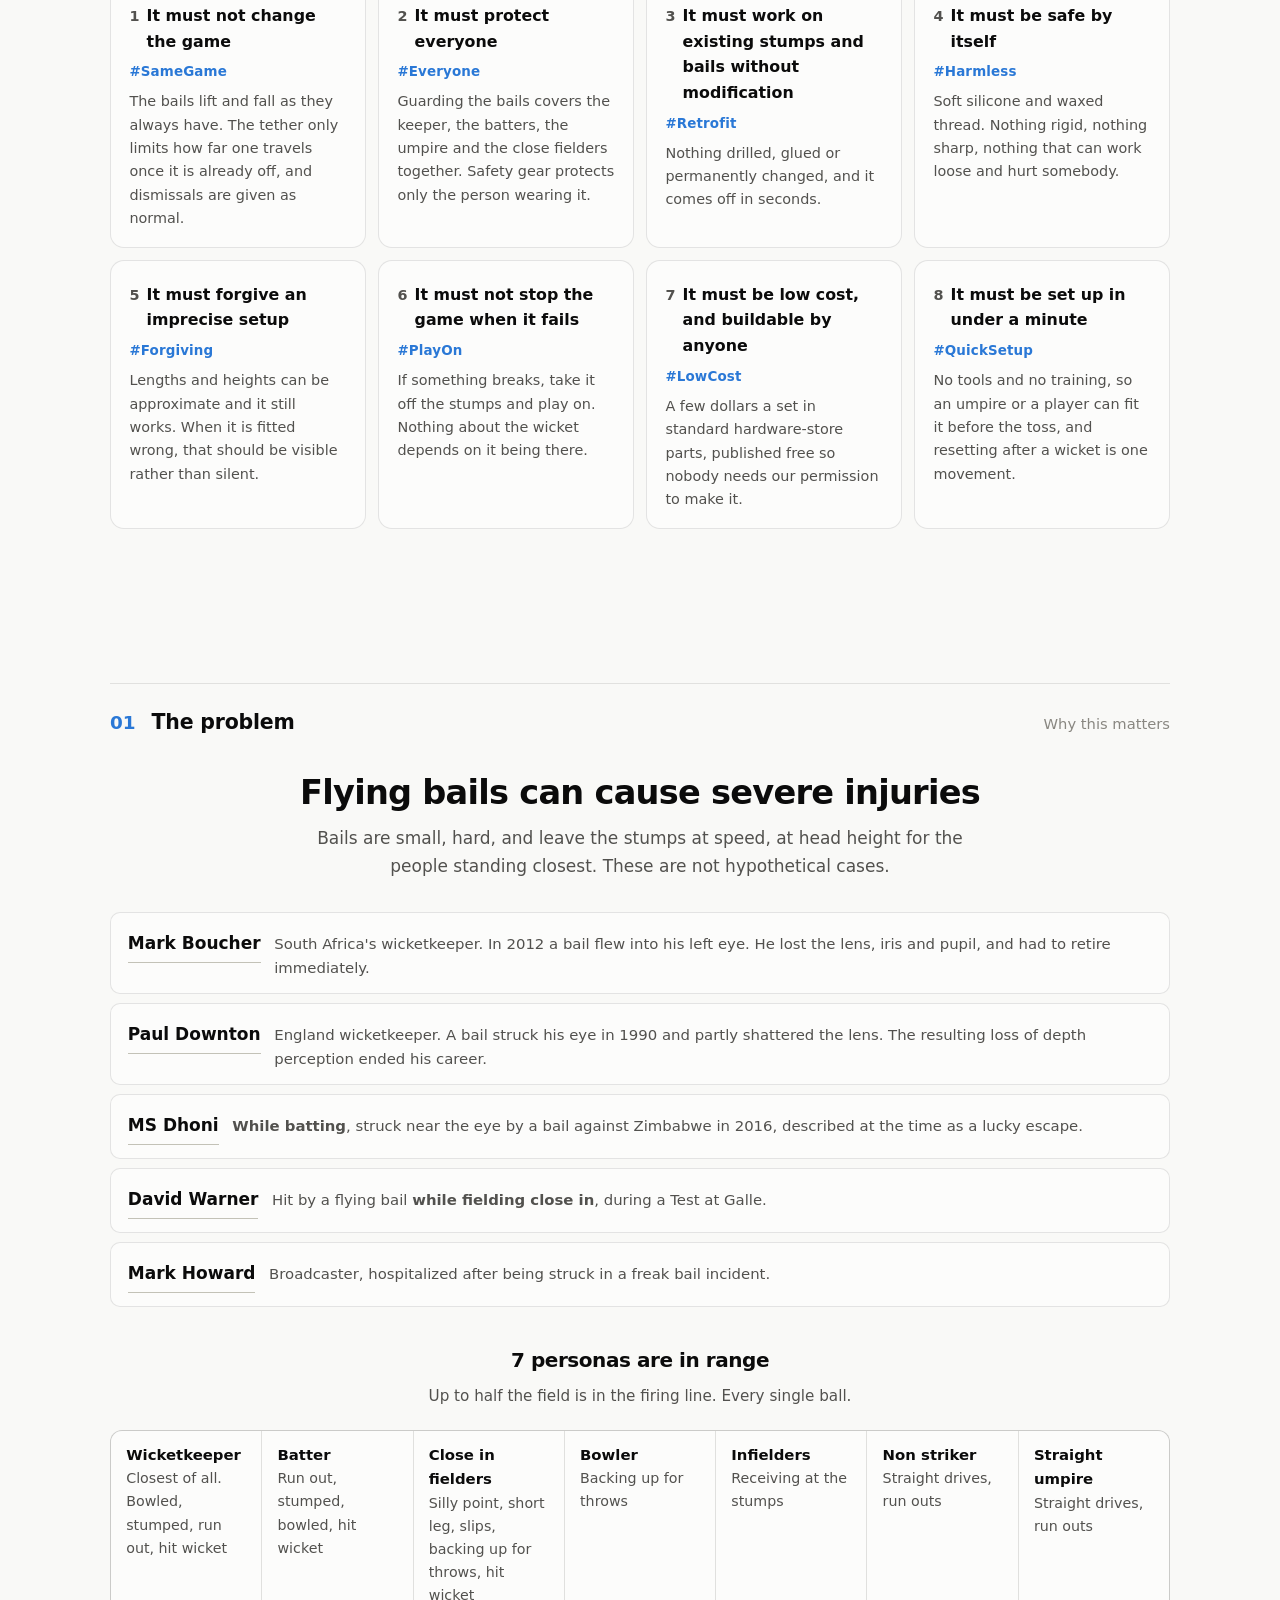
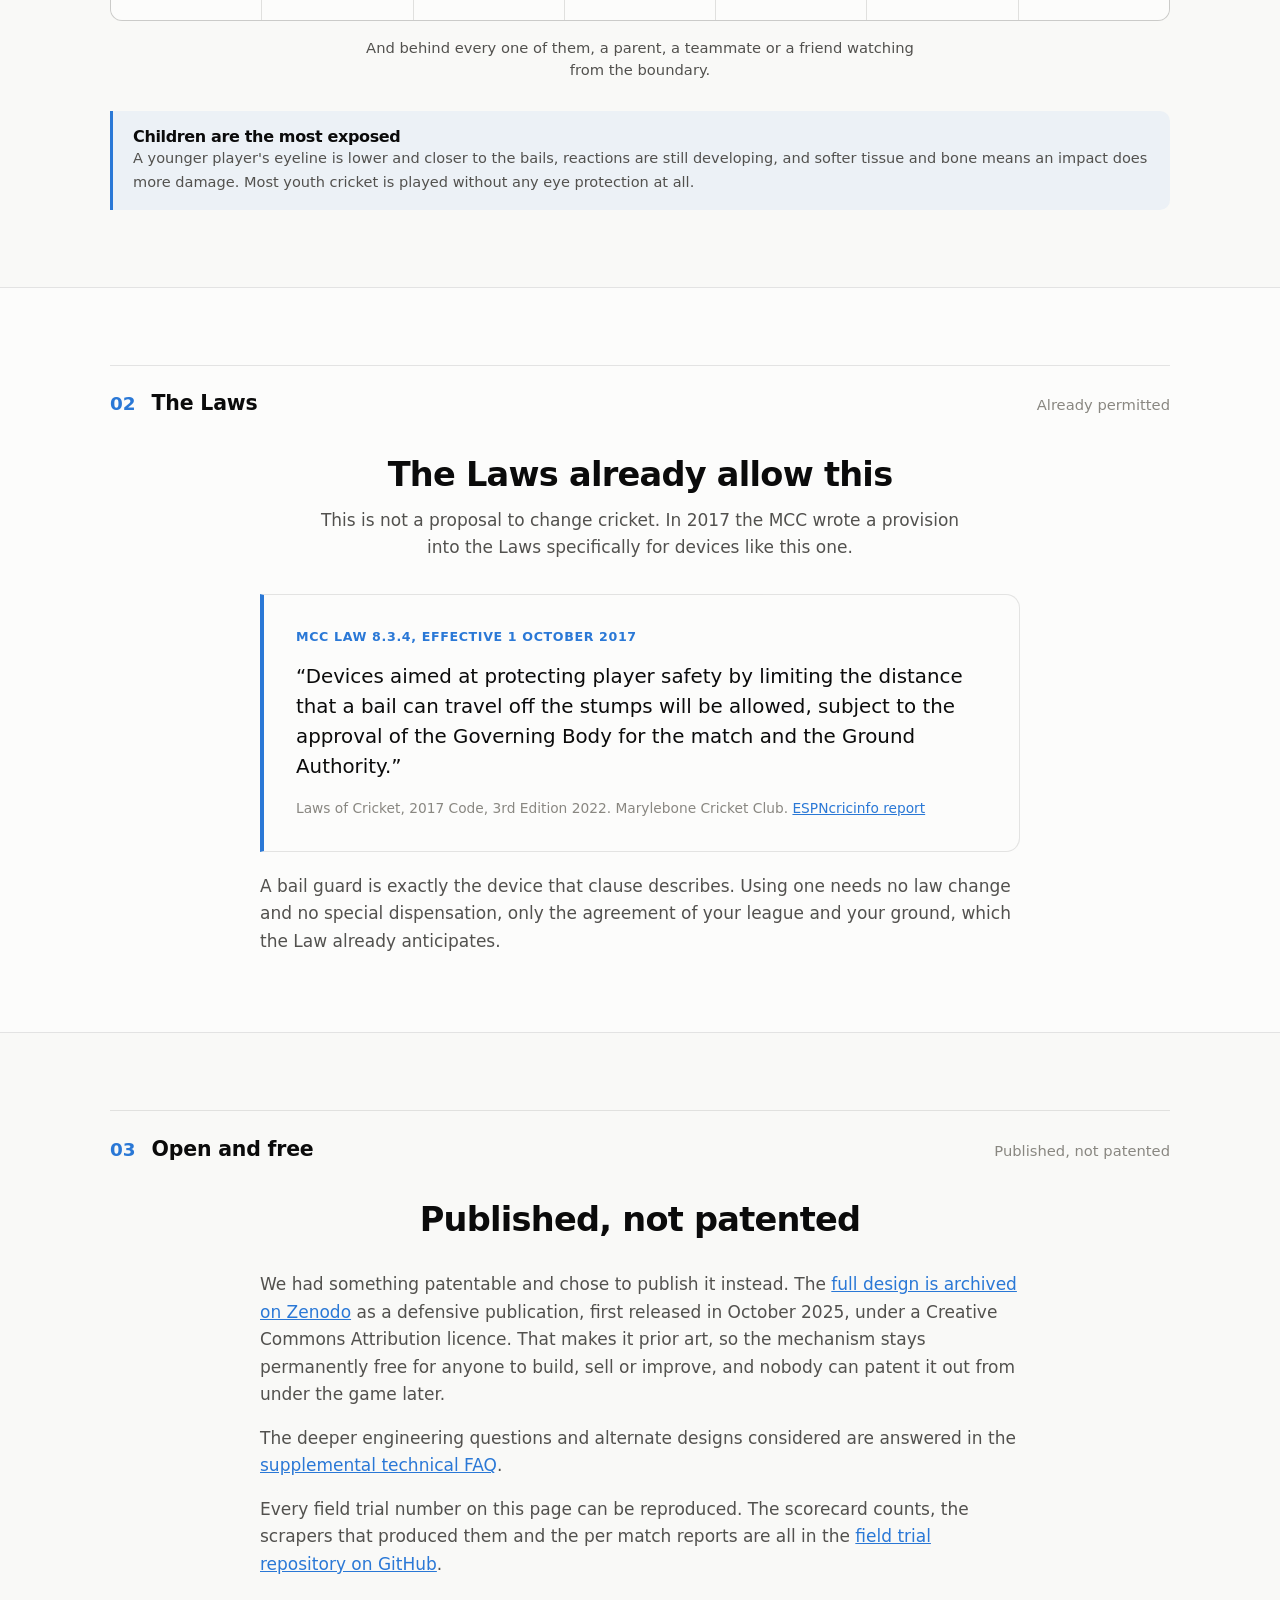
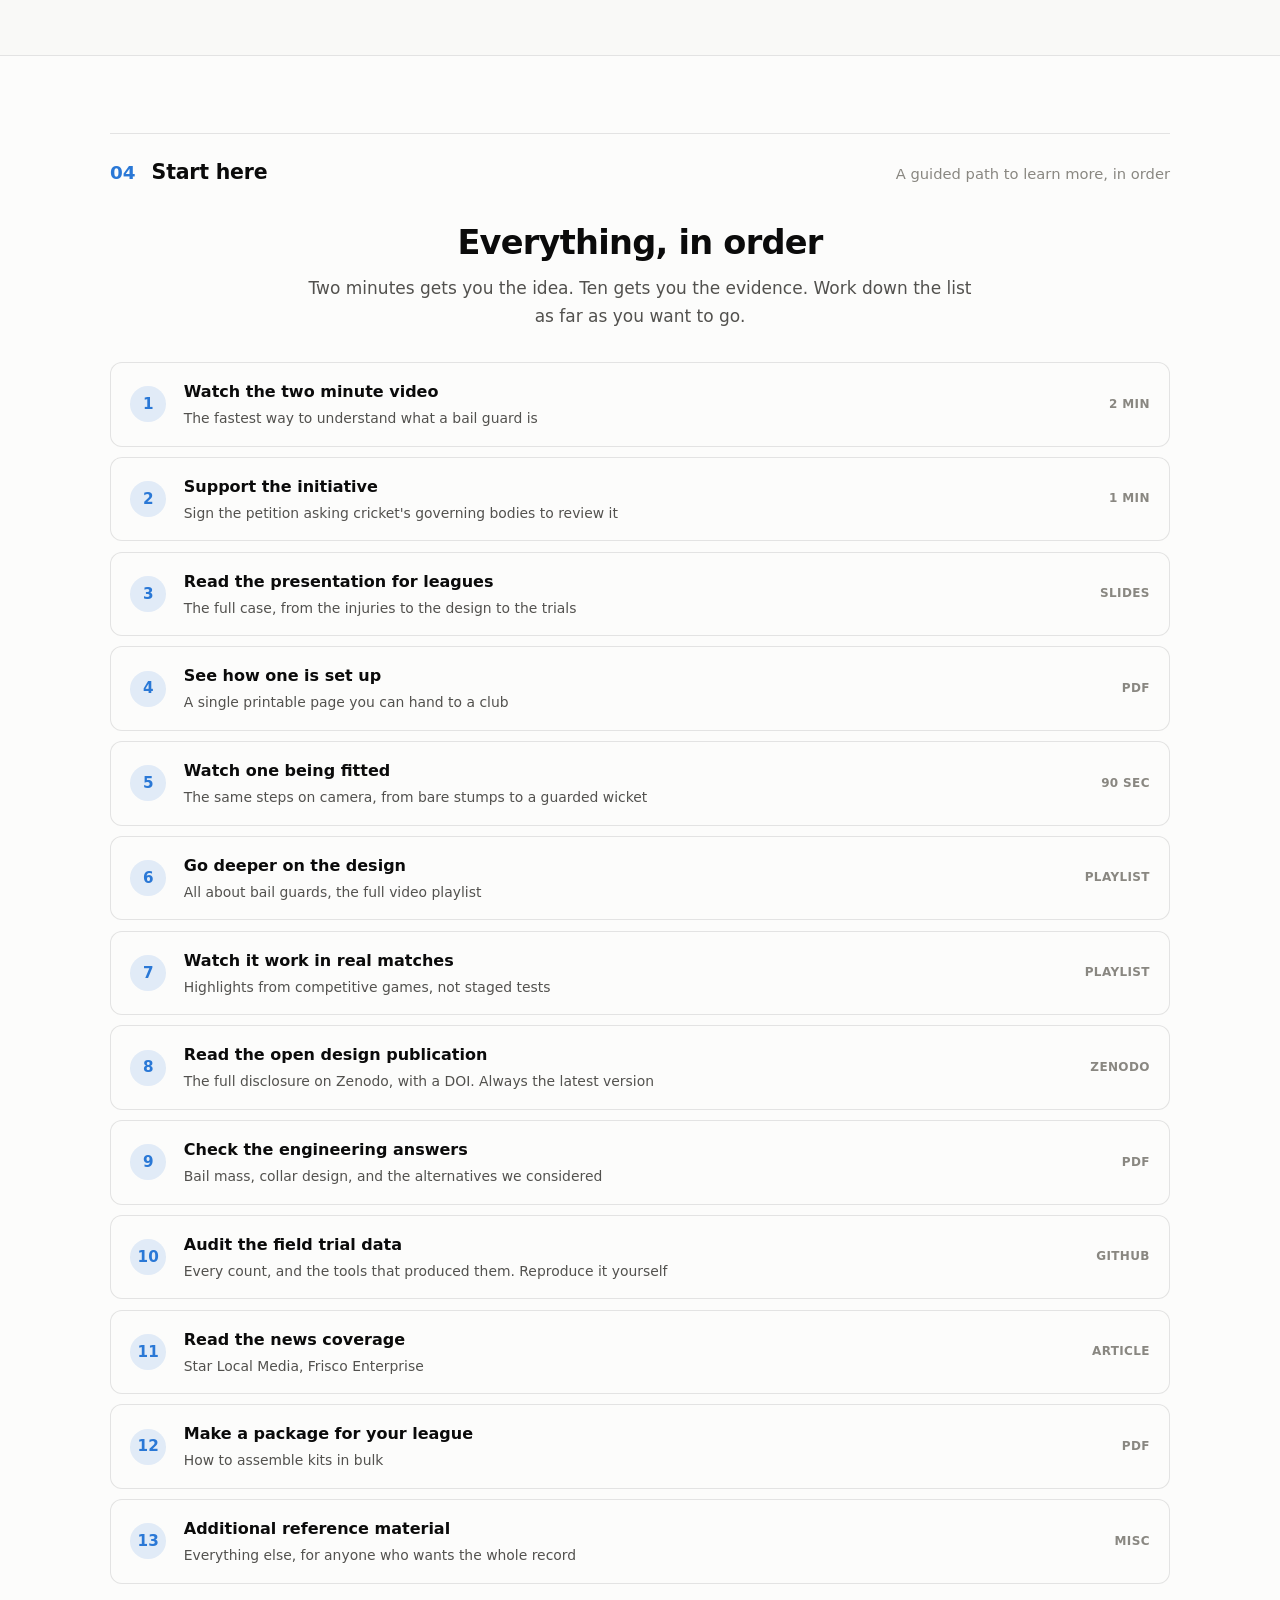
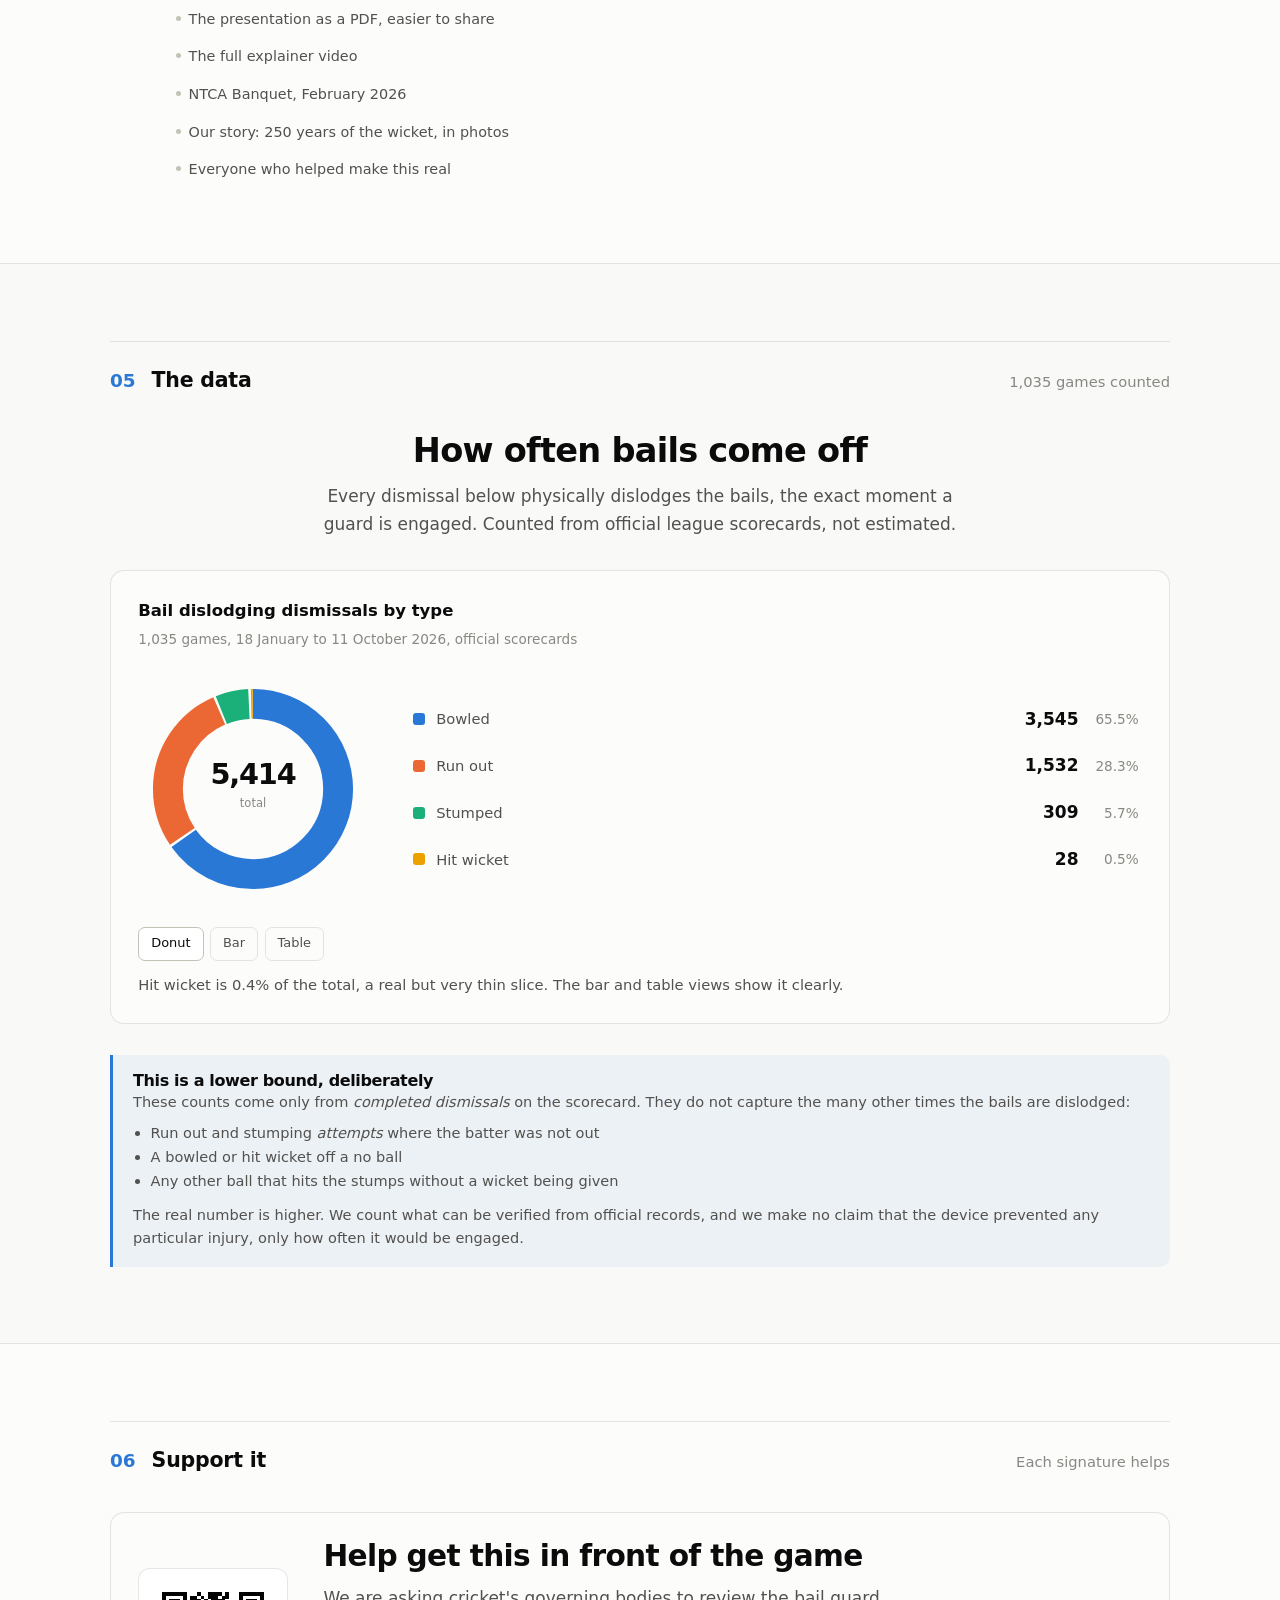
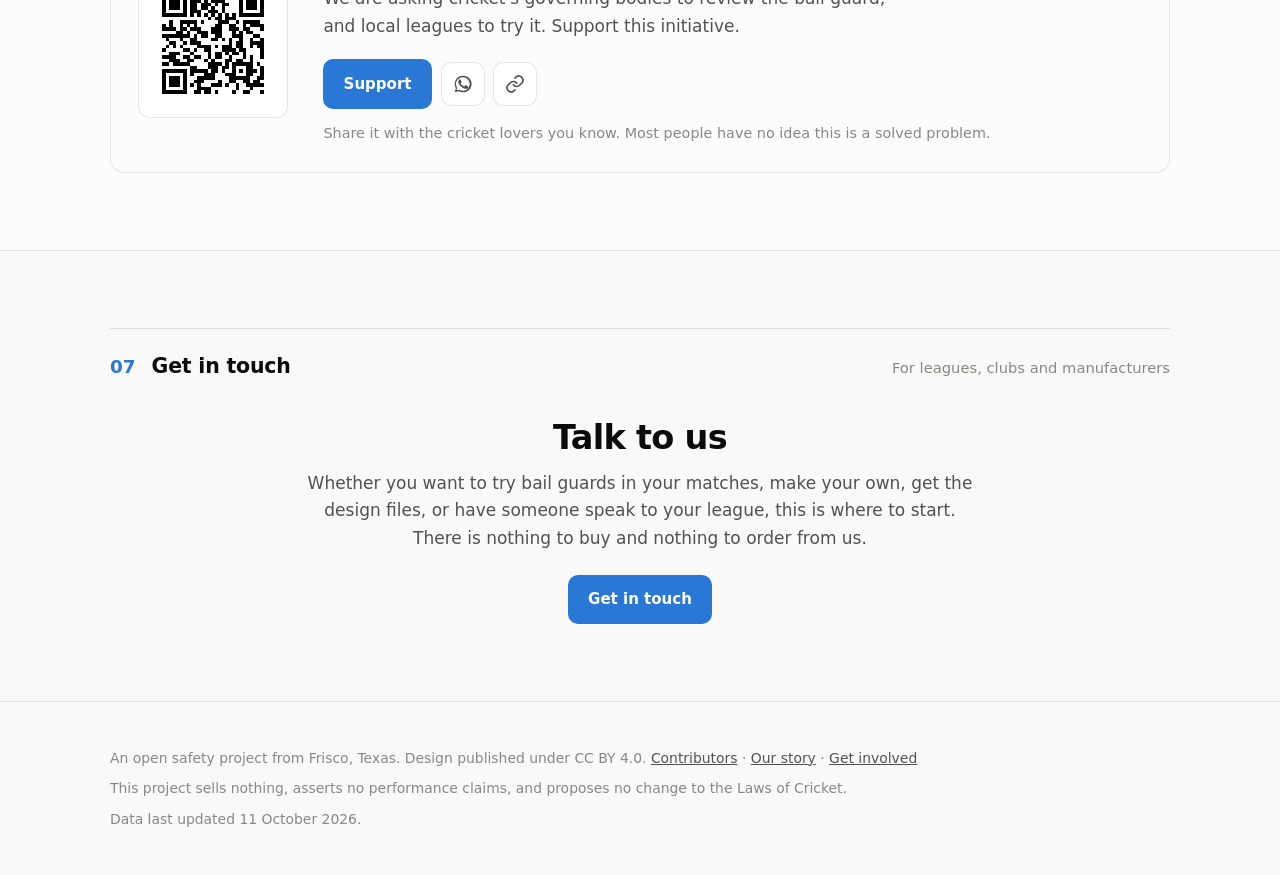
==== commit 3820f945: "Refresh the figures through 11 October 1,035 games and 5,414 dislodgements, up from 966 and 4,983. A" ====
--- a/index.html
+++ b/index.html
@@ -123,8 +123,8 @@
   </p>
 
   <div class="stats">
-    <div class="stat"><div class="v" id="heroFig" data-bg="dislodgements">4,983</div><div class="l">bail dislodging dismissals</div><div class="n">every one a moment a bail guard engages</div></div>
-    <div class="stat"><div class="v" data-bg="games">966</div><div class="l">games counted</div><div class="n" data-bg="months">January to September 2026</div></div>
+    <div class="stat"><div class="v" id="heroFig" data-bg="dislodgements">5,414</div><div class="l">bail dislodging dismissals</div><div class="n">every one a moment a bail guard engages</div></div>
+    <div class="stat"><div class="v" data-bg="games">1,035</div><div class="l">games counted</div><div class="n" data-bg="months">January to October 2026</div></div>
     <div class="stat"><div class="v" data-bg="leagues">6</div><div class="l">leagues and clubs involved</div><div class="n">from a Dallas club to Minor League Cricket</div></div>
     <div class="stat"><div class="v" data-bg="states">6</div><div class="l">US states where it is on the stumps</div><div class="n" data-bg="stateNames">Texas, North Carolina, Missouri, New York, California, Georgia</div></div>
   </div>
@@ -330,7 +330,7 @@
 
 <!-- 05 THE DATA -->
 <section id="data"><div class="wrap">
-  <div class="divider"><span class="num">05</span><span class="name">The data</span><span class="sub"><span data-bg="games">966</span> games counted</span></div>
+  <div class="divider"><span class="num">05</span><span class="name">The data</span><span class="sub"><span data-bg="games">1,035</span> games counted</span></div>
   <div class="sec-head center">
     <h2>How often bails come off</h2>
     <p>Every dismissal below physically dislodges the bails, the exact moment a guard is engaged. Counted from official league scorecards, not estimated.</p>
@@ -338,12 +338,12 @@
 
   <div class="card">
     <div class="chart-title">Bail dislodging dismissals by type</div>
-    <div class="chart-sub"><span data-bg="games">966</span> games, <span data-bg="range">18 January to 28 September 2026</span>, official scorecards</div>
+    <div class="chart-sub"><span data-bg="games">1,035</span> games, <span data-bg="range">18 January to 11 October 2026</span>, official scorecards</div>
     <div id="vDonut">
       <div class="donut-wrap">
         <svg class="donut" viewBox="0 0 200 200" role="img" aria-label="Donut chart of bail dislodging dismissals by type">
           <g transform="rotate(-90 100 100)" id="donutG"></g>
-          <text x="100" y="96" text-anchor="middle" font-size="25" font-weight="680" fill="var(--ink)" letter-spacing="-1">4,983</text>
+          <text x="100" y="96" text-anchor="middle" font-size="25" font-weight="680" fill="var(--ink)" letter-spacing="-1">5,414</text>
           <text x="100" y="116" text-anchor="middle" font-size="10" fill="var(--muted)">total</text>
         </svg>
         <div class="legend" id="legend"></div>
@@ -356,7 +356,7 @@
     <table id="vTable" hidden>
       <thead><tr><th>Dismissal type</th><th>Count</th><th>Share</th></tr></thead>
       <tbody id="tbody"></tbody>
-      <tfoot><tr><td>Total</td><td data-bg="dislodgements">4,983</td><td>100%</td></tr></tfoot>
+      <tfoot><tr><td>Total</td><td data-bg="dislodgements">5,414</td><td>100%</td></tr></tfoot>
     </table>
     <div class="toggle" role="group" aria-label="View as">
       <button id="bDonut" aria-pressed="true">Donut</button>
@@ -426,7 +426,7 @@
      <a href="story.html">Our story</a> &middot;
      <a href="get-one.html">Get involved</a></p>
   <p style="margin-top:.5rem">This project sells nothing, asserts no performance claims, and proposes no change to the Laws of Cricket.</p>
-  <p style="margin-top:.5rem">Data last updated <span data-bg="updated">28 September 2026</span>.</p>
+  <p style="margin-top:.5rem">Data last updated <span data-bg="updated">11 October 2026</span>.</p>
 </div></footer>
 
 <script src="app.js?v=5"></script>
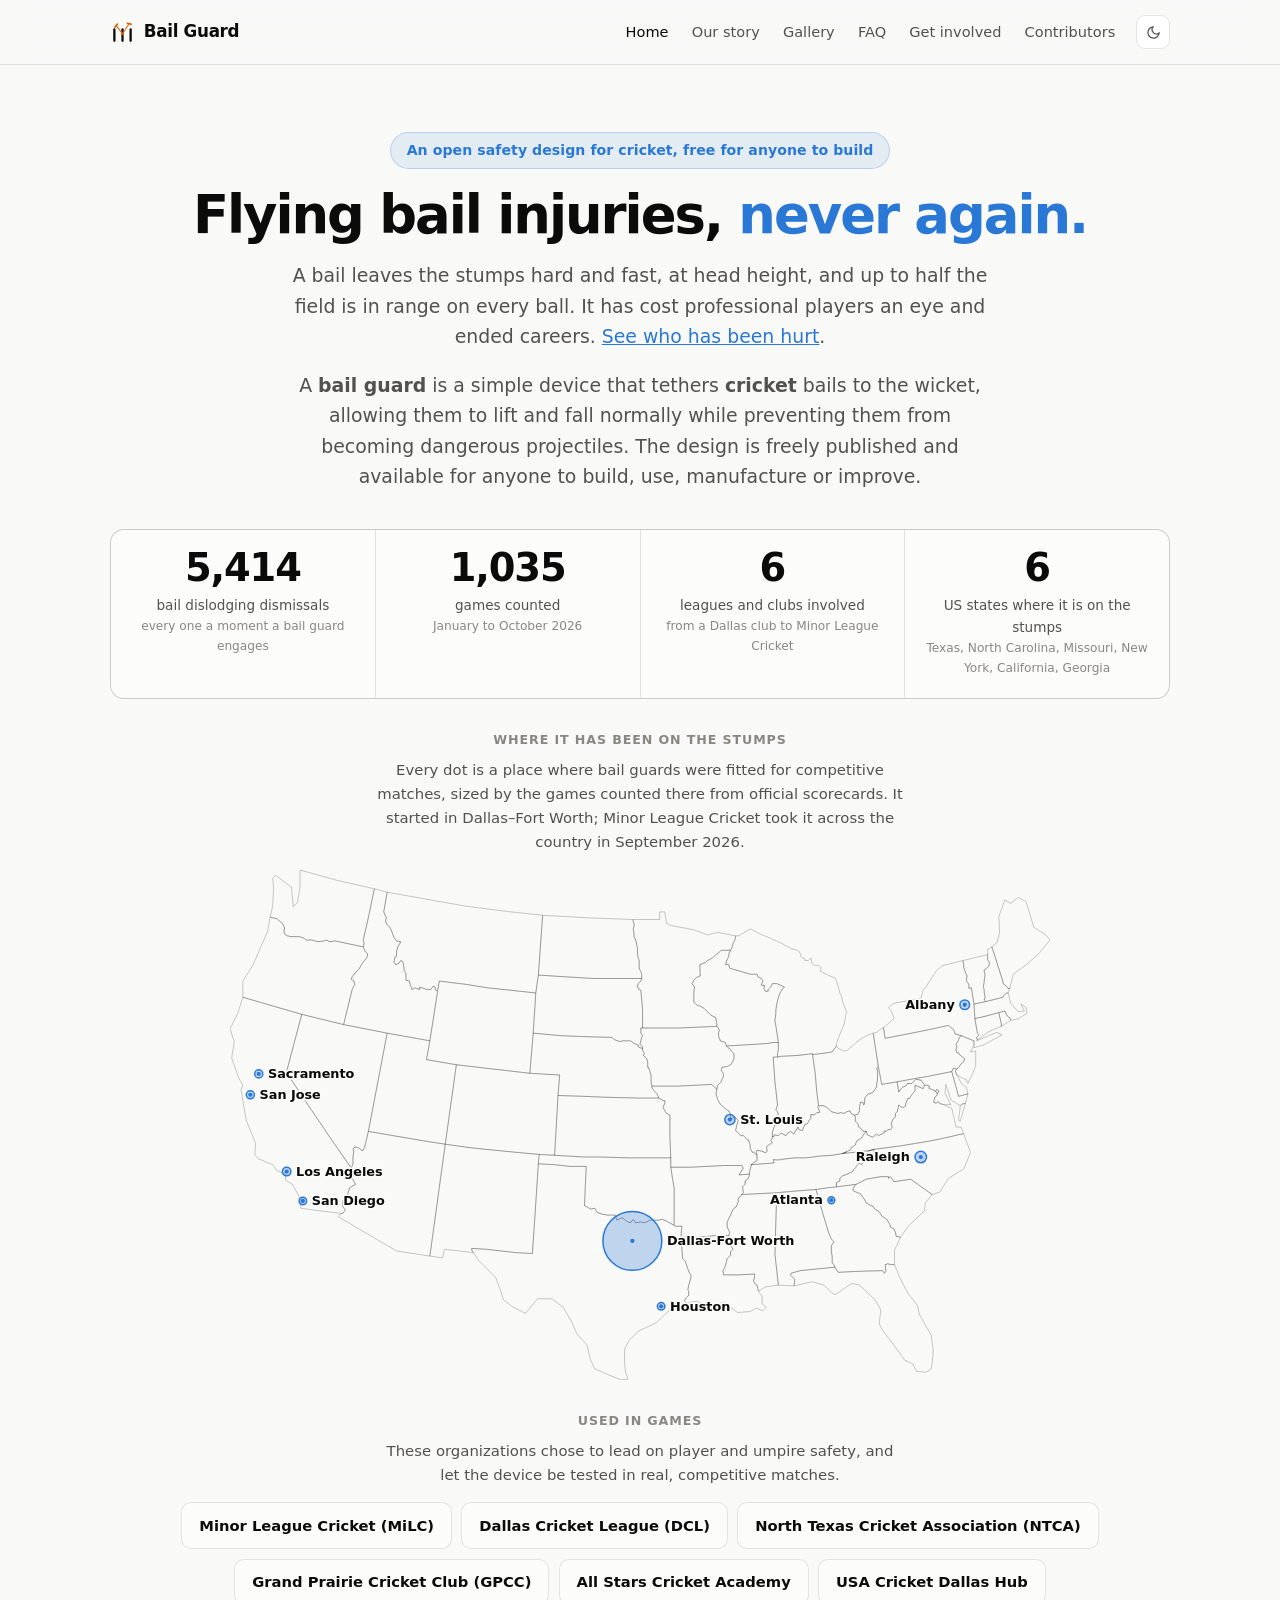
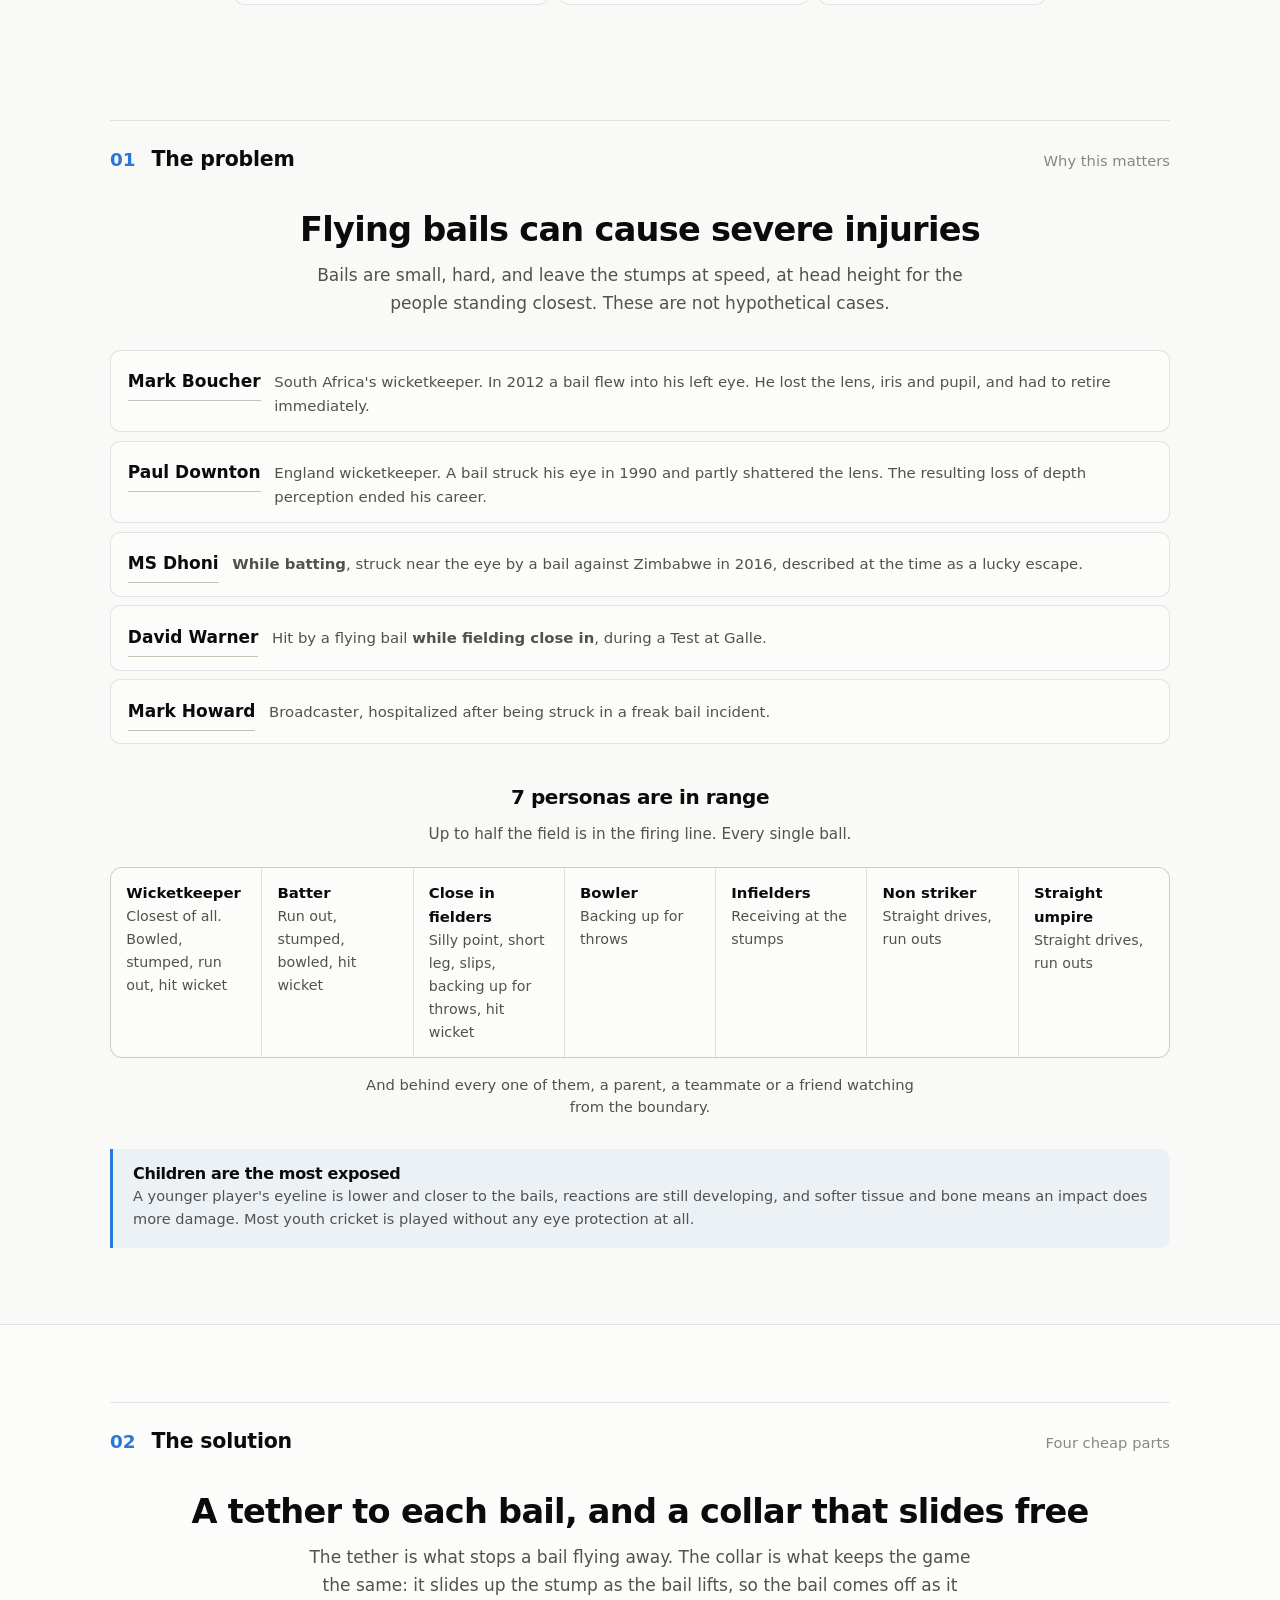
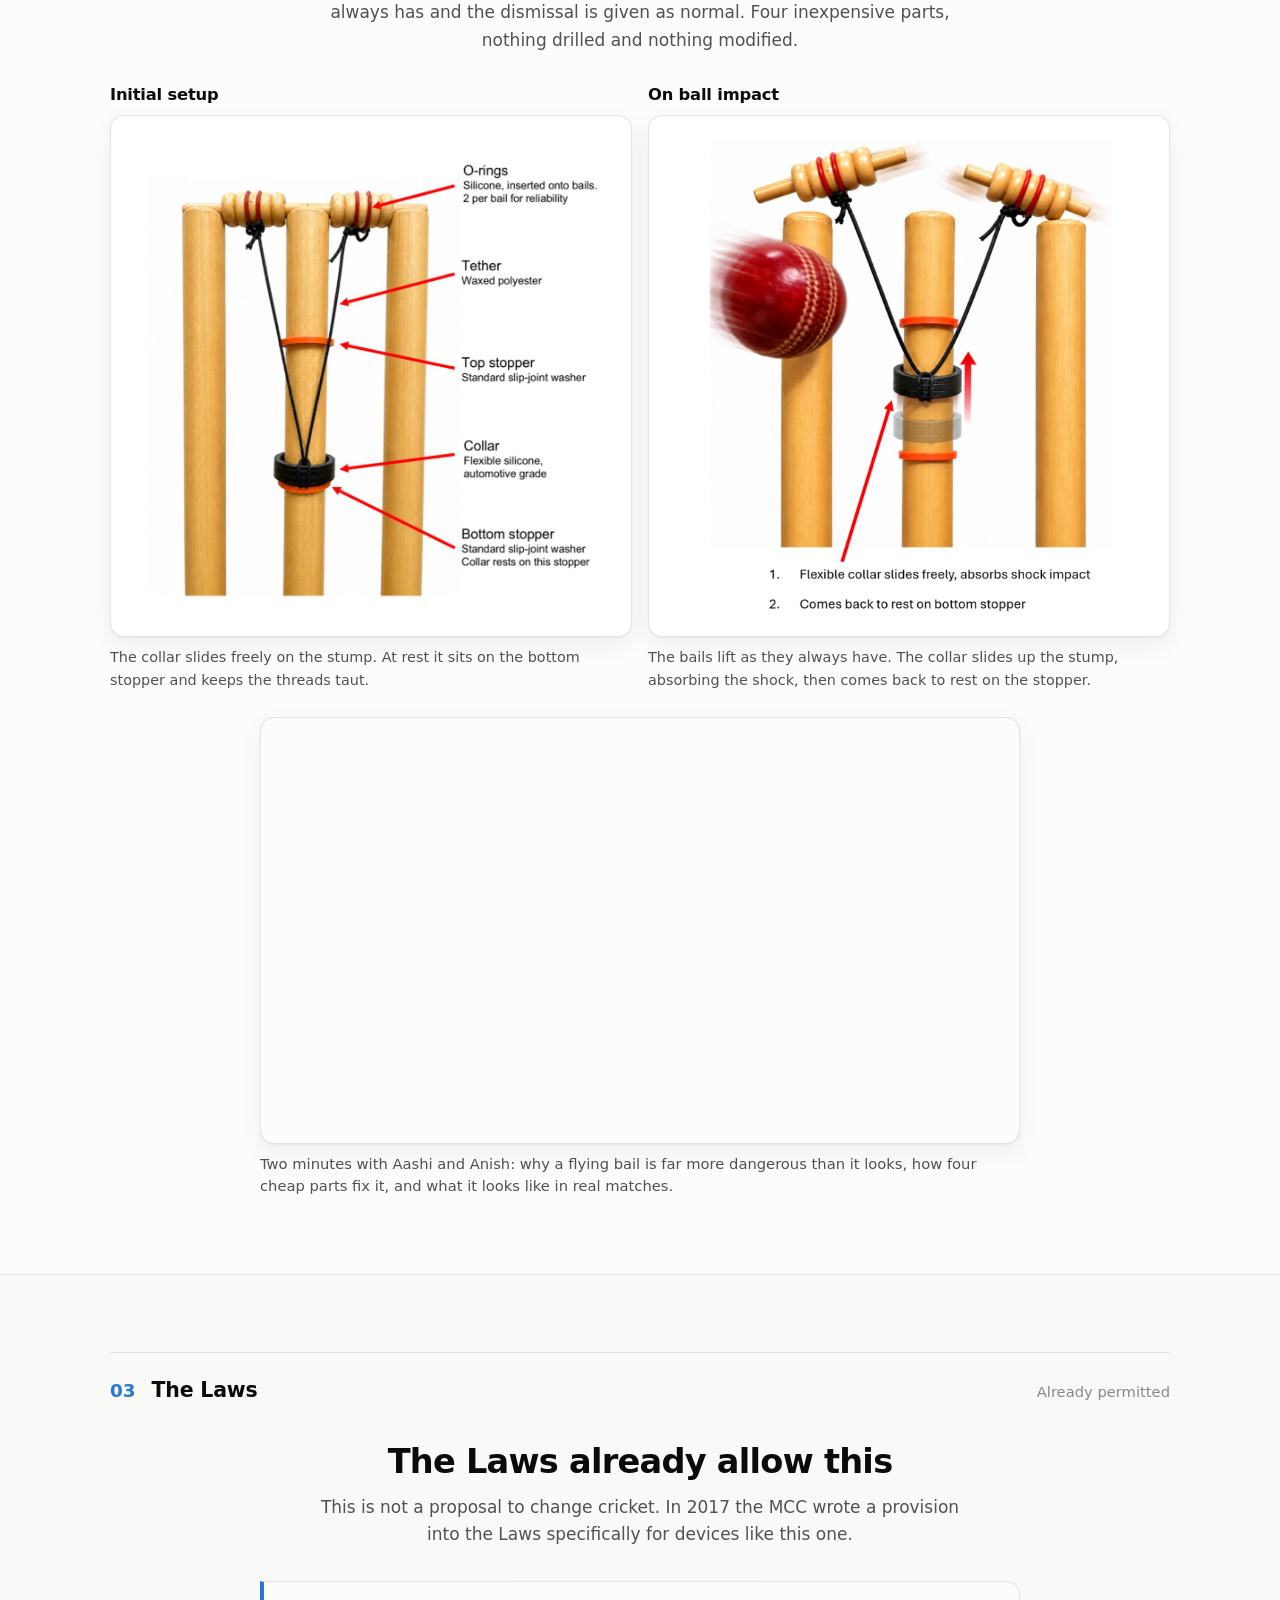
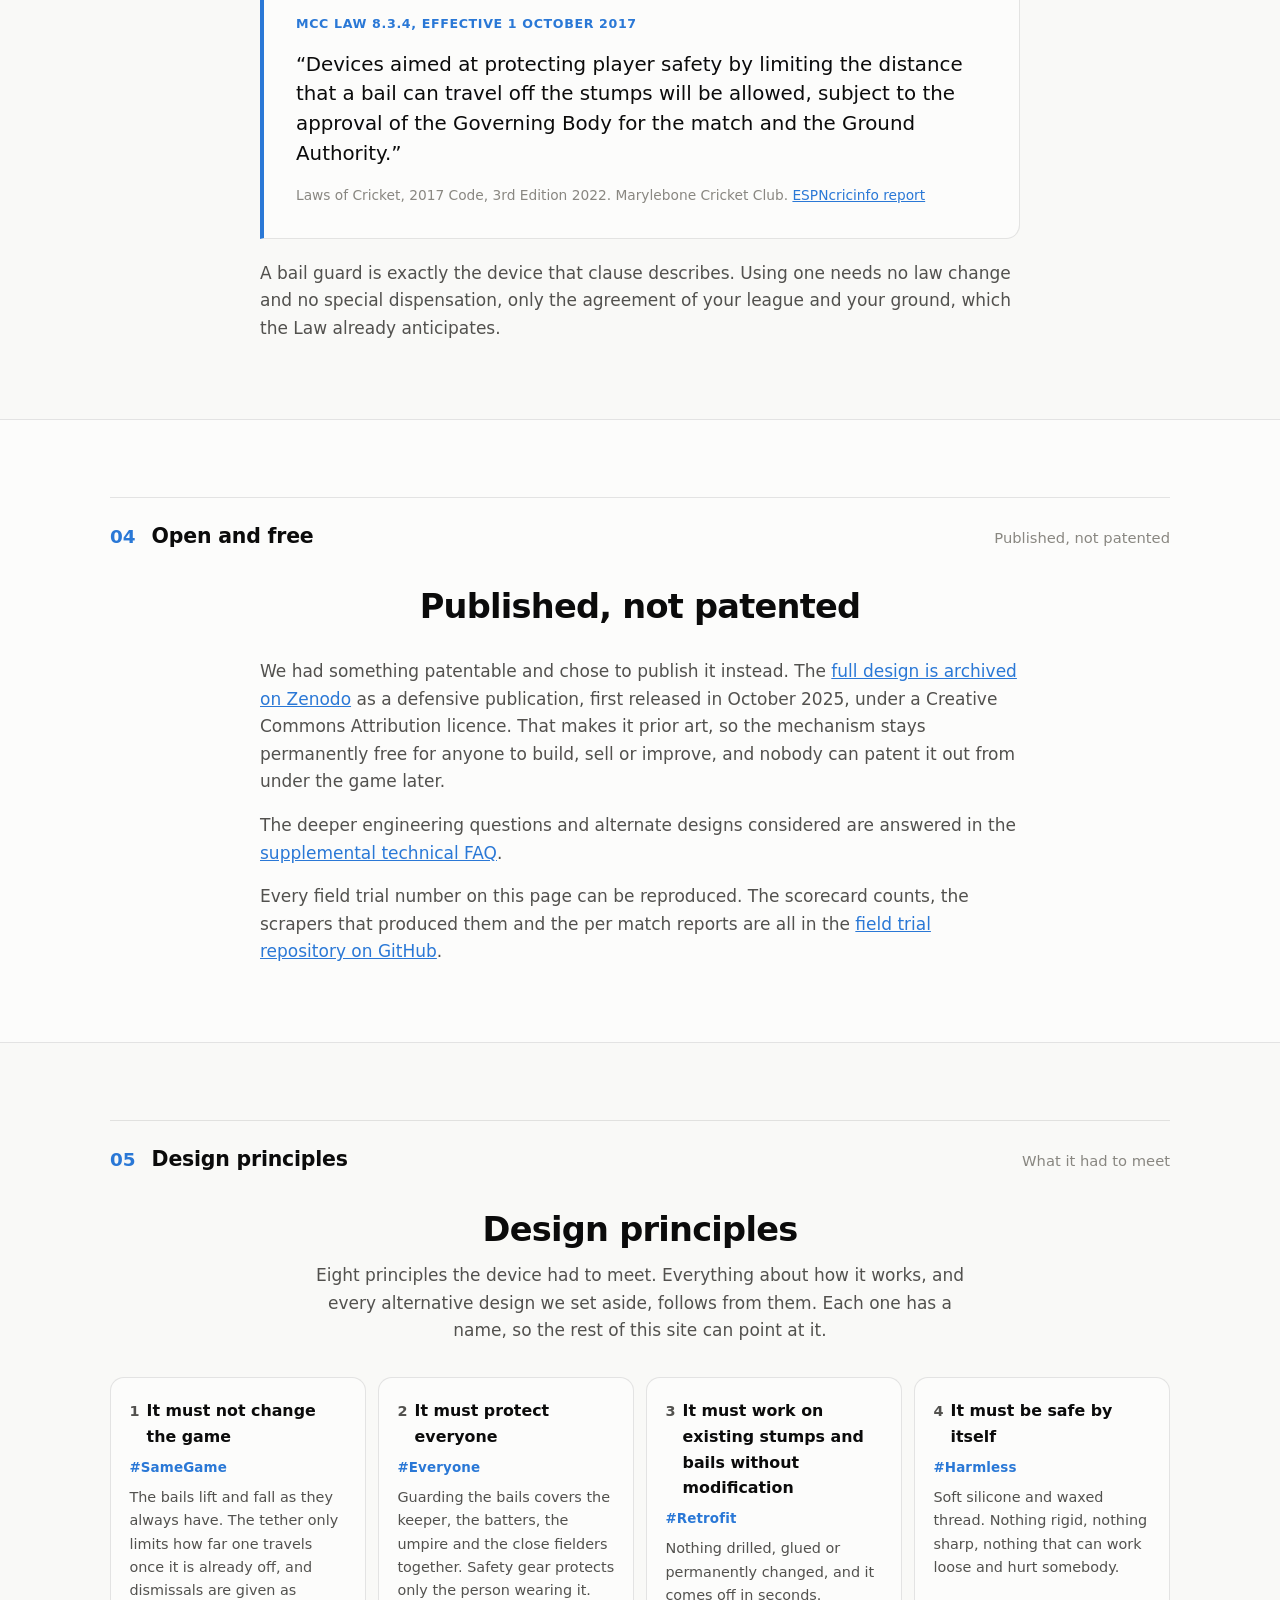
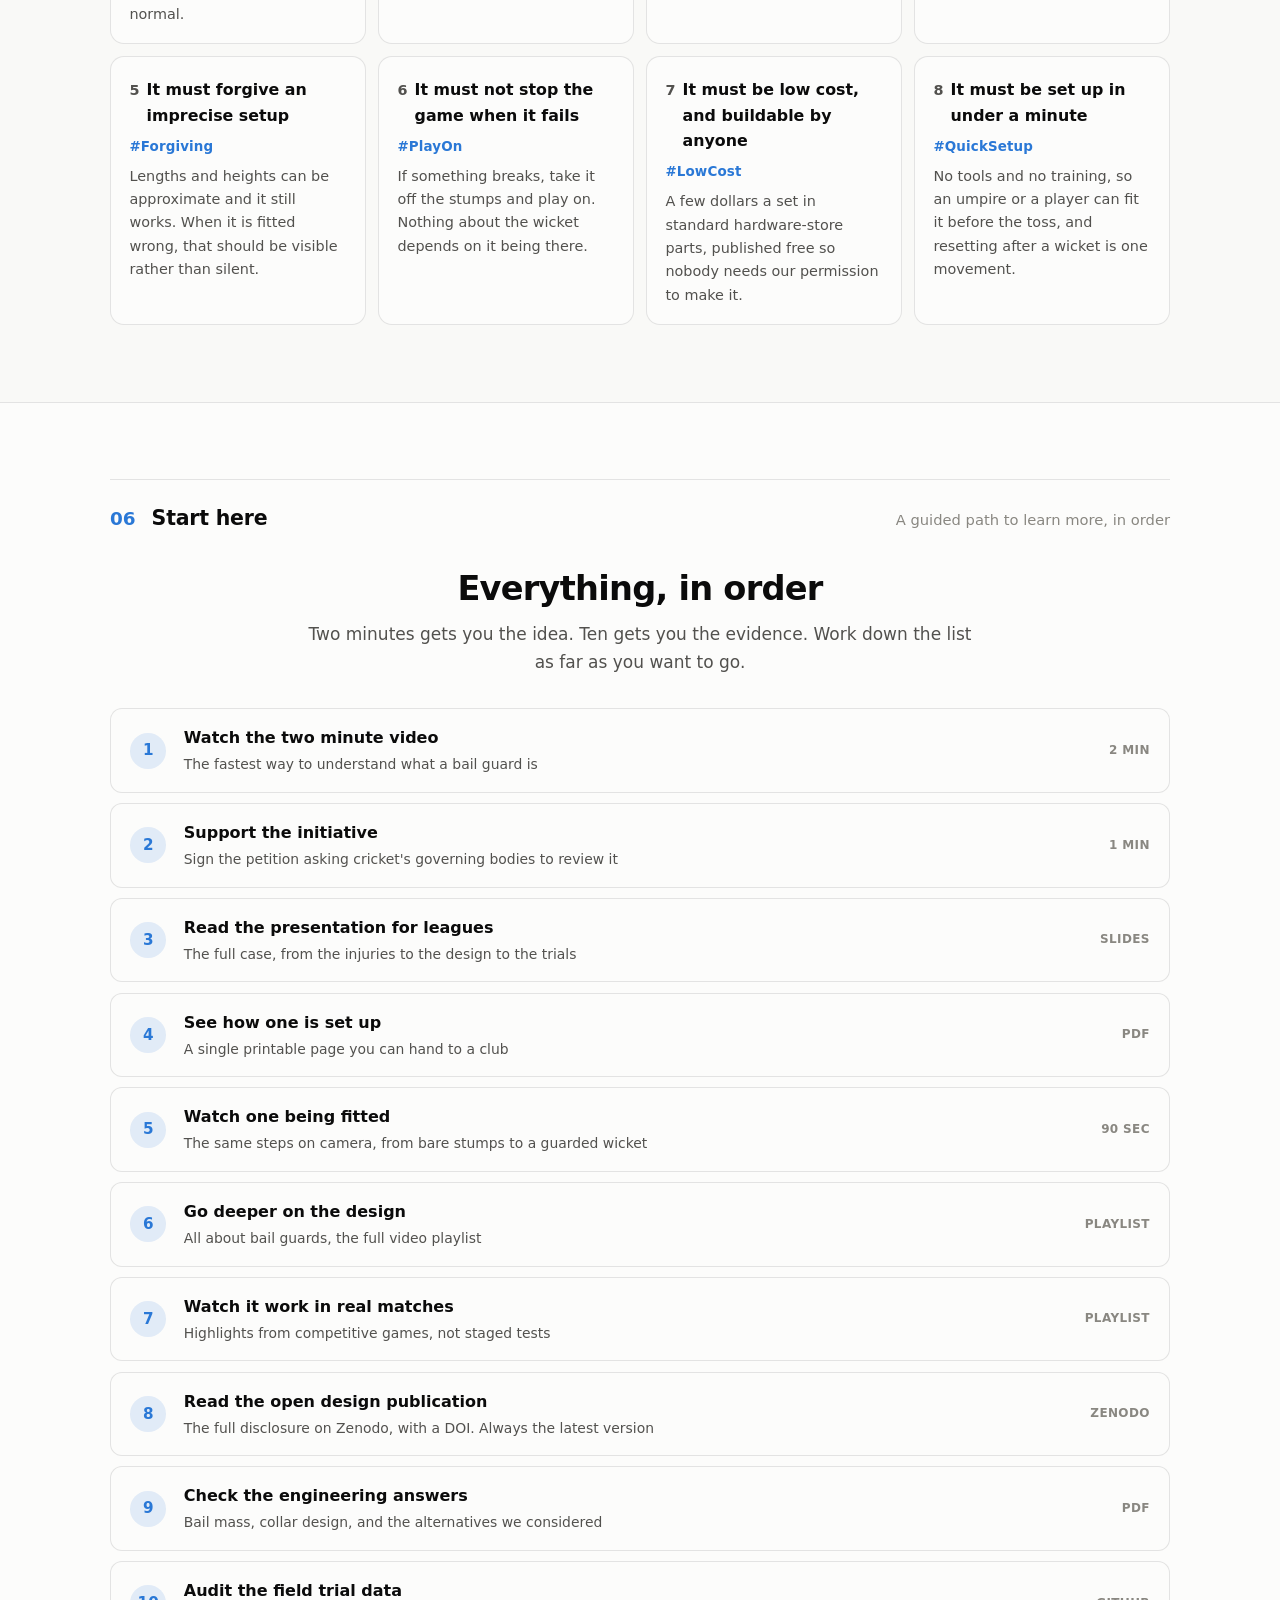
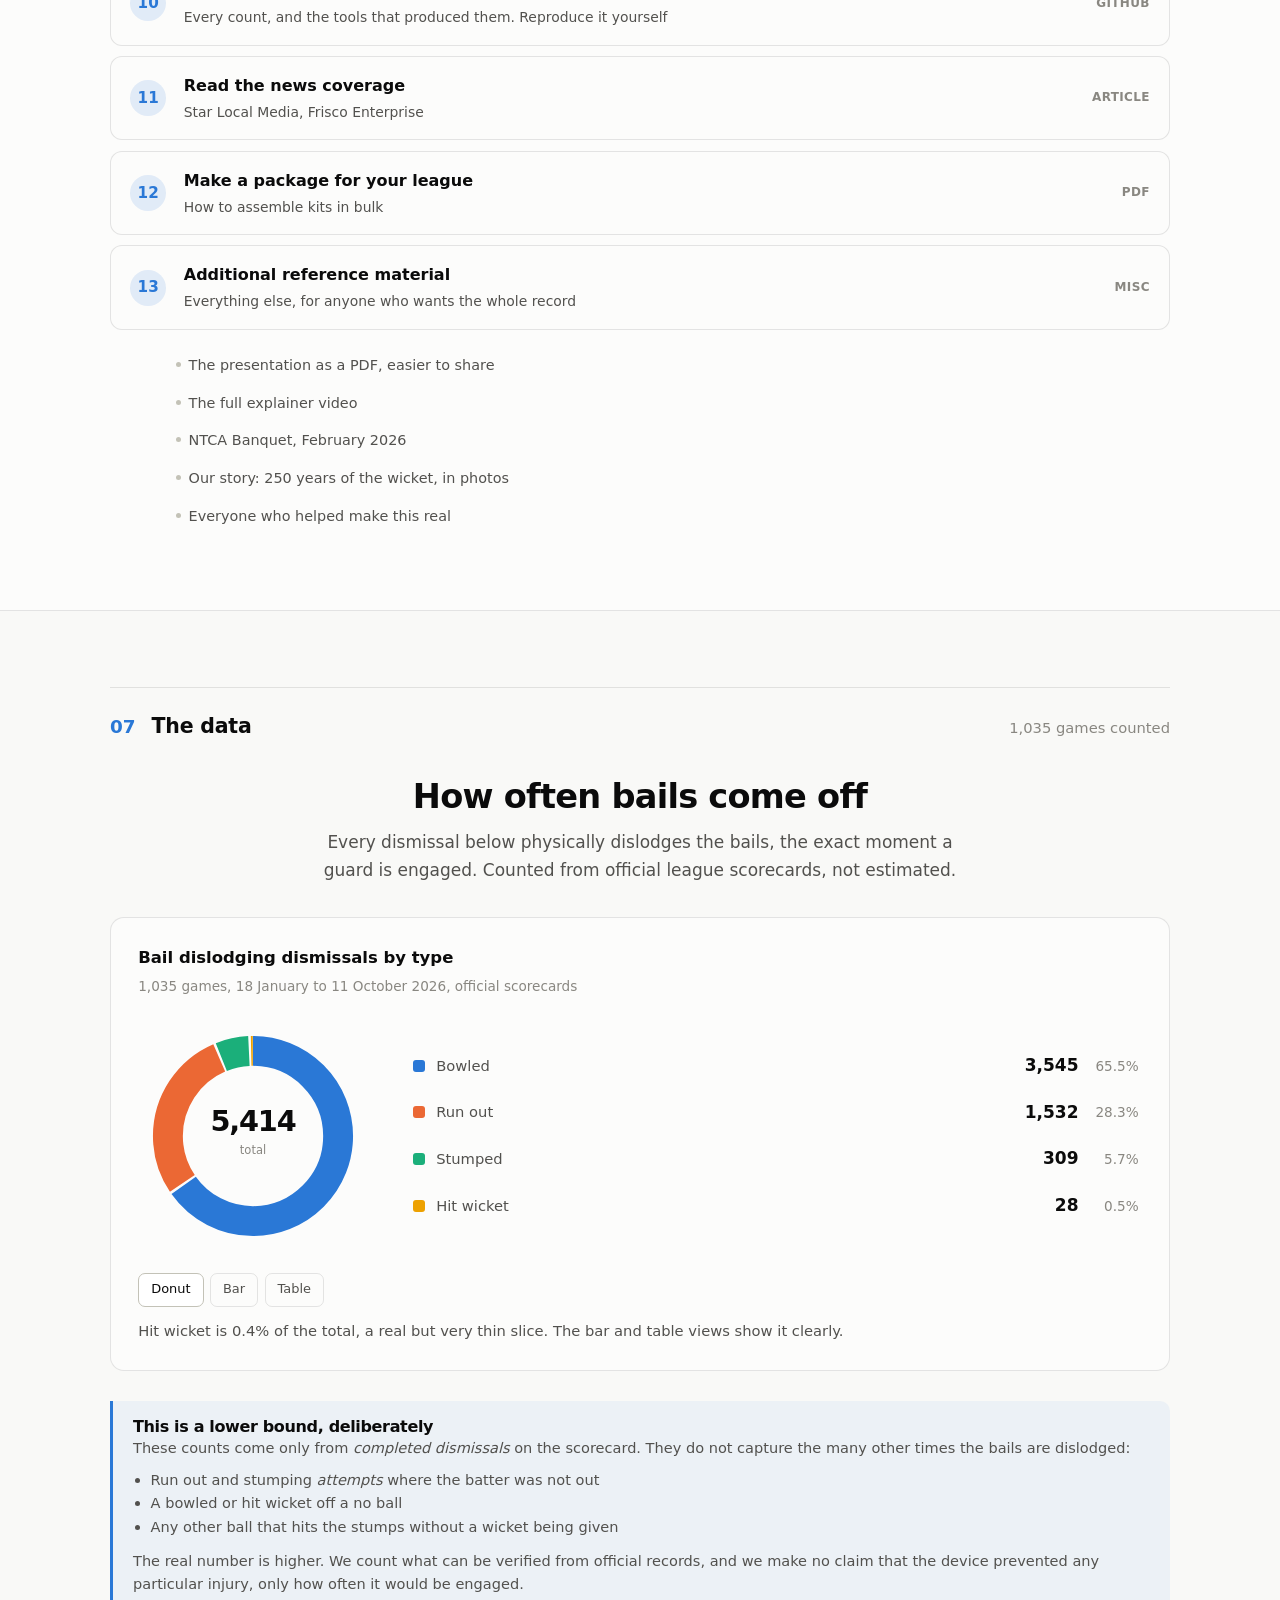
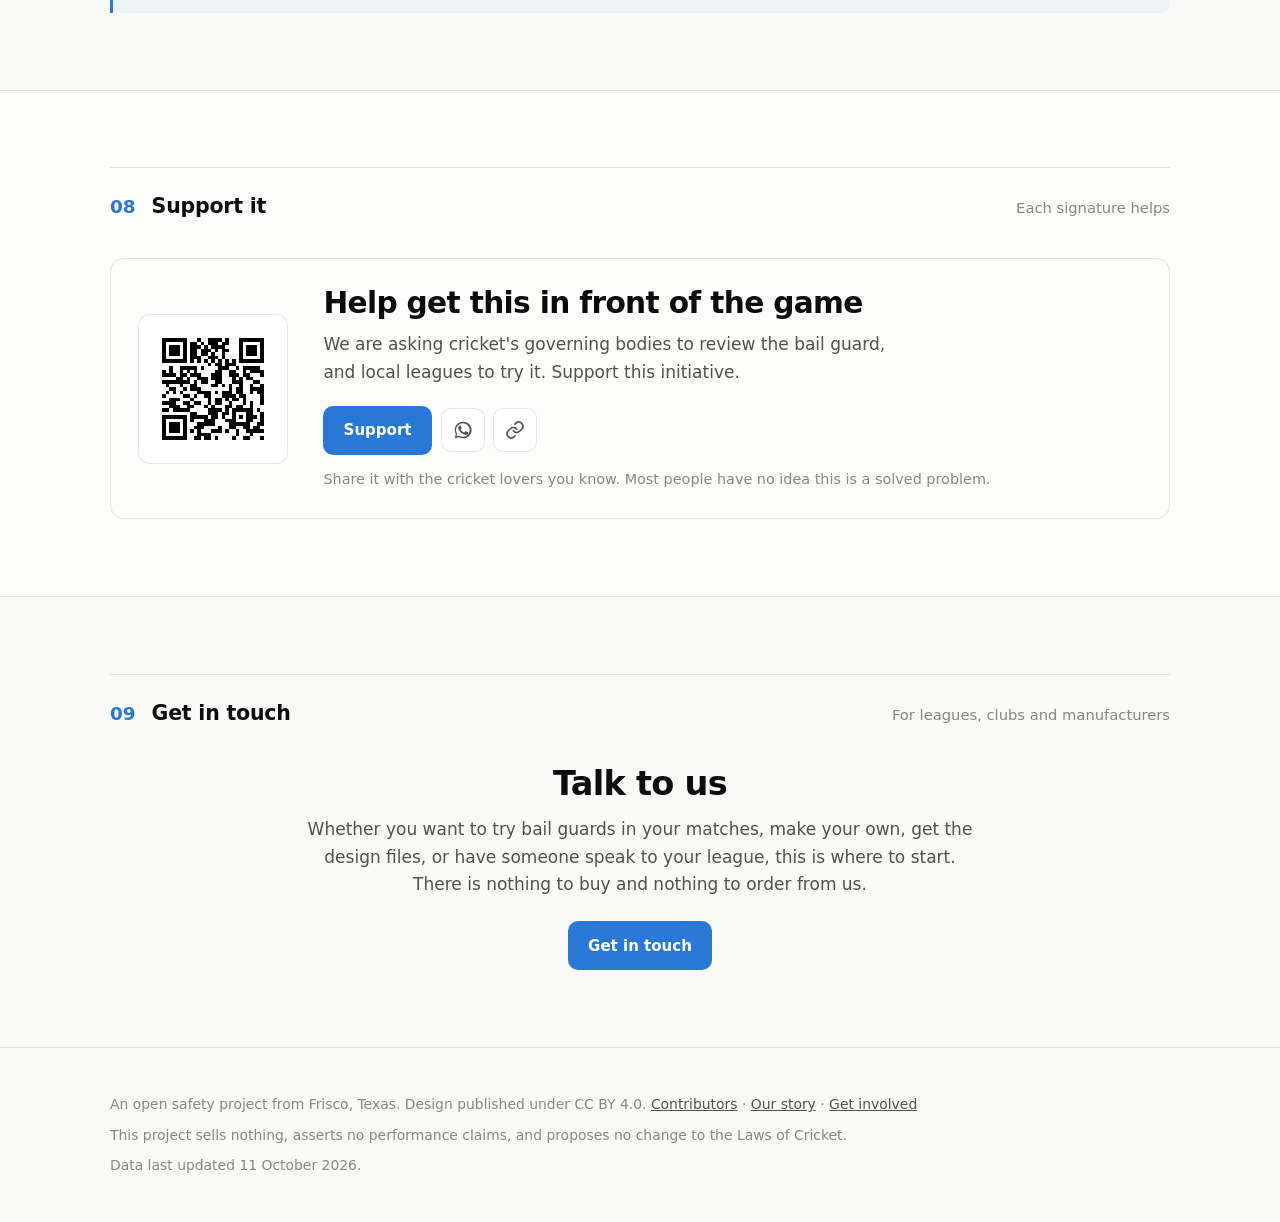
==== commit a1079c60: "Lead with the problem, then the solution, on the home page The page opened with how the device works" ====
--- a/index.html
+++ b/index.html
@@ -116,6 +116,11 @@
   <span class="eyebrow"><span class="eb-a">An open safety design for cricket,</span> <span class="eb-b">free for anyone to build</span></span>
   <h1 class="vision">Flying bail injuries, <em>never again.</em></h1>
   <p class="lede">
+    A bail leaves the stumps hard and fast, at head height, and up to half the field is
+    in range on every ball. It has cost professional players an eye and ended careers.
+    <a href="#problem">See who has been hurt</a>.
+  </p>
+  <p class="lede">
     A <b>bail guard</b> is a simple device that tethers <b>cricket</b> bails to the wicket,
     allowing them to lift and fall normally while preventing them from becoming
     dangerous projectiles. The design is freely published and available for
@@ -154,11 +159,53 @@
   </div>
 </div></header>
 
+<!-- 01 THE PROBLEM -->
+<section id="problem"><div class="wrap">
+  <div class="divider"><span class="num">01</span><span class="name">The problem</span><span class="sub">Why this matters</span></div>
+  <div class="sec-head center">
+    <h2>Flying bails can cause severe injuries</h2>
+    <p>Bails are small, hard, and leave the stumps at speed, at head height for the people standing closest. These are not hypothetical cases.</p>
+  </div>
+
+  <div class="hits">
+    <div class="hit"><b><a href="https://www.espncricinfo.com/story/south-africa-in-england-2012-eye-injury-ends-mark-boucher-s-career-571732" target="_blank" rel="noopener">Mark Boucher</a></b><span>South Africa's wicketkeeper. In 2012 a bail flew into his left eye. He lost the lens, iris and pupil, and had to retire immediately.</span></div>
+    <div class="hit"><b><a href="https://www.espncricinfo.com/cricketers/paul-downton-11931" target="_blank" rel="noopener">Paul Downton</a></b><span>England wicketkeeper. A bail struck his eye in 1990 and partly shattered the lens. The resulting loss of depth perception ended his career.</span></div>
+    <div class="hit"><b><a href="https://www.indiatoday.in/sports/cricket/story/mahendra-singh-dhoni-bail-eye-injury-freak-accident-mark-boucher-zimbabwe-t20-harare-15753-2016-06-23" target="_blank" rel="noopener">MS Dhoni</a></b><span><b>While batting</b>, struck near the eye by a bail against Zimbabwe in 2016, described at the time as a lucky escape.</span></div>
+    <div class="hit"><b><a href="https://sports.ndtv.com/cricket/sri-lanka-vs-australia-galle-test-flying-bail-hits-david-warner-in-the-crotch-after-sl-batter-is-bowled-3117869" target="_blank" rel="noopener">David Warner</a></b><span>Hit by a flying bail <b>while fielding close in</b>, during a Test at Galle.</span></div>
+    <div class="hit"><b><a href="https://www.skynews.com.au/australia-news/sport/fox-sports-presenter-mark-howard-suffers-scare-after-being-rushed-to-hospital-following-freak-injury/news-story/bbd3838be7185d55d9875c0960326d07" target="_blank" rel="noopener">Mark Howard</a></b><span>Broadcaster, hospitalized after being struck in a freak bail incident.</span></div>
+  </div>
+
+  <div class="sec-head center" style="margin-top:2.6rem;margin-bottom:0">
+    <h3 style="font-size:1.25rem">7 personas are in range</h3>
+    <p style="font-size:.95rem">Up to half the field is in the firing line. Every single ball.</p>
+  </div>
+  <div class="who">
+    <div><b>Wicketkeeper</b>Closest of all. Bowled, stumped, run out, hit wicket</div>
+    <div><b>Batter</b>Run out, stumped, bowled, hit wicket</div>
+    <div><b>Close in fielders</b>Silly point, short leg, slips, backing up for throws, hit wicket</div>
+    <div><b>Bowler</b>Backing up for throws</div>
+    <div><b>Infielders</b>Receiving at the stumps</div>
+    <div><b>Non striker</b>Straight drives, run outs</div>
+    <div><b>Straight umpire</b>Straight drives, run outs</div>
+  </div>
+
+  <p class="cap center" style="margin-top:1rem;max-width:60ch">And behind every one of them, a parent, a teammate or a friend watching from the boundary.</p>
+
+  <div class="caveat">
+    <h3>Children are the most exposed</h3>
+    <p>A younger player's eyeline is lower and closer to the bails, reactions are still developing, and softer tissue and bone means an impact does more damage. Most youth cricket is played without any eye protection at all.</p>
+  </div>
+</div></section>
+
+
 <!-- how it works: at rest, on impact, and the 2 minute video -->
 <section id="how" class="band"><div class="wrap">
-  <div class="sec-head center">
-    <h2>How it works</h2>
-    <p>Four inexpensive parts on the middle stump, and a tether to each bail. Nothing is drilled and nothing is modified.</p>
+  <div class="divider"><span class="num">02</span><span class="name">The solution</span><span class="sub">Four cheap parts</span></div>
+  <div class="sec-head center">
+    <h2>A tether to each bail, and a collar that slides free</h2>
+    <p>The tether is what stops a bail flying away. The collar is what keeps the game the same:
+      it slides up the stump as the bail lifts, so the bail comes off as it always has and the
+      dismissal is given as normal. Four inexpensive parts, nothing drilled and nothing modified.</p>
   </div>
   <div class="grid g2 pair">
     <figure>
@@ -180,66 +227,14 @@
   </div>
 </div></section>
 
-<!-- design principles -->
-<section id="principles"><div class="wrap">
-  <div class="sec-head center">
-    <h2>Design principles</h2>
-    <p>Eight principles the device had to meet. Everything about how it works, and every alternative design we set aside, follows from them. Each one has a name, so the rest of this site can point at it.</p>
-  </div>
-  <div class="grid principles">
-    <div class="card" id="samegame"><b><span class="pn">1</span>It must not change the game</b><a class="tag" href="#samegame">#SameGame</a><span>The bails lift and fall as they always have. The tether only limits how far one travels once it is already off, and dismissals are given as normal.</span></div>
-    <div class="card" id="everyone"><b><span class="pn">2</span>It must protect everyone</b><a class="tag" href="#everyone">#Everyone</a><span>Guarding the bails covers the keeper, the batters, the umpire and the close fielders together. Safety gear protects only the person wearing it.</span></div>
-    <div class="card" id="retrofit"><b><span class="pn">3</span>It must work on existing stumps and bails without modification</b><a class="tag" href="#retrofit">#Retrofit</a><span>Nothing drilled, glued or permanently changed, and it comes off in seconds.</span></div>
-    <div class="card" id="harmless"><b><span class="pn">4</span>It must be safe by itself</b><a class="tag" href="#harmless">#Harmless</a><span>Soft silicone and waxed thread. Nothing rigid, nothing sharp, nothing that can work loose and hurt somebody.</span></div>
-    <div class="card" id="forgiving"><b><span class="pn">5</span>It must forgive an imprecise setup</b><a class="tag" href="#forgiving">#Forgiving</a><span>Lengths and heights can be approximate and it still works. When it is fitted wrong, that should be visible rather than silent.</span></div>
-    <div class="card" id="playon"><b><span class="pn">6</span>It must not stop the game when it fails</b><a class="tag" href="#playon">#PlayOn</a><span>If something breaks, take it off the stumps and play on. Nothing about the wicket depends on it being there.</span></div>
-    <div class="card" id="lowcost"><b><span class="pn">7</span>It must be low cost, and buildable by anyone</b><a class="tag" href="#lowcost">#LowCost</a><span>A few dollars a set in standard hardware-store parts, published free so nobody needs our permission to make it.</span></div>
-    <div class="card" id="quicksetup"><b><span class="pn">8</span>It must be set up in under a minute</b><a class="tag" href="#quicksetup">#QuickSetup</a><span>No tools and no training, so an umpire or a player can fit it before the toss, and resetting after a wicket is one movement.</span></div>
-  </div>
-</div></section>
-
-<!-- 01 THE PROBLEM -->
-<section id="problem"><div class="wrap">
-  <div class="divider"><span class="num">01</span><span class="name">The problem</span><span class="sub">Why this matters</span></div>
-  <div class="sec-head center">
-    <h2>Flying bails can cause severe injuries</h2>
-    <p>Bails are small, hard, and leave the stumps at speed, at head height for the people standing closest. These are not hypothetical cases.</p>
-  </div>
-
-  <div class="hits">
-    <div class="hit"><b><a href="https://www.espncricinfo.com/story/south-africa-in-england-2012-eye-injury-ends-mark-boucher-s-career-571732" target="_blank" rel="noopener">Mark Boucher</a></b><span>South Africa's wicketkeeper. In 2012 a bail flew into his left eye. He lost the lens, iris and pupil, and had to retire immediately.</span></div>
-    <div class="hit"><b><a href="https://www.espncricinfo.com/cricketers/paul-downton-11931" target="_blank" rel="noopener">Paul Downton</a></b><span>England wicketkeeper. A bail struck his eye in 1990 and partly shattered the lens. The resulting loss of depth perception ended his career.</span></div>
-    <div class="hit"><b><a href="https://www.indiatoday.in/sports/cricket/story/mahendra-singh-dhoni-bail-eye-injury-freak-accident-mark-boucher-zimbabwe-t20-harare-15753-2016-06-23" target="_blank" rel="noopener">MS Dhoni</a></b><span><b>While batting</b>, struck near the eye by a bail against Zimbabwe in 2016, described at the time as a lucky escape.</span></div>
-    <div class="hit"><b><a href="https://sports.ndtv.com/cricket/sri-lanka-vs-australia-galle-test-flying-bail-hits-david-warner-in-the-crotch-after-sl-batter-is-bowled-3117869" target="_blank" rel="noopener">David Warner</a></b><span>Hit by a flying bail <b>while fielding close in</b>, during a Test at Galle.</span></div>
-    <div class="hit"><b><a href="https://www.skynews.com.au/australia-news/sport/fox-sports-presenter-mark-howard-suffers-scare-after-being-rushed-to-hospital-following-freak-injury/news-story/bbd3838be7185d55d9875c0960326d07" target="_blank" rel="noopener">Mark Howard</a></b><span>Broadcaster, hospitalized after being struck in a freak bail incident.</span></div>
-  </div>
-
-  <div class="sec-head center" style="margin-top:2.6rem;margin-bottom:0">
-    <h3 style="font-size:1.25rem">7 personas are in range</h3>
-    <p style="font-size:.95rem">Up to half the field is in the firing line. Every single ball.</p>
-  </div>
-  <div class="who">
-    <div><b>Wicketkeeper</b>Closest of all. Bowled, stumped, run out, hit wicket</div>
-    <div><b>Batter</b>Run out, stumped, bowled, hit wicket</div>
-    <div><b>Close in fielders</b>Silly point, short leg, slips, backing up for throws, hit wicket</div>
-    <div><b>Bowler</b>Backing up for throws</div>
-    <div><b>Infielders</b>Receiving at the stumps</div>
-    <div><b>Non striker</b>Straight drives, run outs</div>
-    <div><b>Straight umpire</b>Straight drives, run outs</div>
-  </div>
-
-  <p class="cap center" style="margin-top:1rem;max-width:60ch">And behind every one of them, a parent, a teammate or a friend watching from the boundary.</p>
-
-  <div class="caveat">
-    <h3>Children are the most exposed</h3>
-    <p>A younger player's eyeline is lower and closer to the bails, reactions are still developing, and softer tissue and bone means an impact does more damage. Most youth cricket is played without any eye protection at all.</p>
-  </div>
-</div></section>
+
+
+
 
 
 <!-- 02 THE LAWS -->
-<section class="band" id="law"><div class="wrap">
-  <div class="divider"><span class="num">02</span><span class="name">The Laws</span><span class="sub">Already permitted</span></div>
+<section id="law"><div class="wrap">
+  <div class="divider"><span class="num">03</span><span class="name">The Laws</span><span class="sub">Already permitted</span></div>
   <div class="sec-head center">
     <h2>The Laws already allow this</h2>
     <p>This is not a proposal to change cricket. In 2017 the MCC wrote a provision into the Laws specifically for devices like this one.</p>
@@ -256,8 +251,8 @@
 
 
 <!-- 03 OPEN AND FREE -->
-<section id="open"><div class="wrap">
-  <div class="divider"><span class="num">03</span><span class="name">Open and free</span><span class="sub">Published, not patented</span></div>
+<section class="band" id="open"><div class="wrap">
+  <div class="divider"><span class="num">04</span><span class="name">Open and free</span><span class="sub">Published, not patented</span></div>
   <div class="sec-head center">
     <h2>Published, not patented</h2>
   </div>
@@ -282,10 +277,29 @@
   </div>
 </div></section>
 
+<!-- design principles -->
+<section id="principles"><div class="wrap">
+  <div class="divider"><span class="num">05</span><span class="name">Design principles</span><span class="sub">What it had to meet</span></div>
+  <div class="sec-head center">
+    <h2>Design principles</h2>
+    <p>Eight principles the device had to meet. Everything about how it works, and every alternative design we set aside, follows from them. Each one has a name, so the rest of this site can point at it.</p>
+  </div>
+  <div class="grid principles">
+    <div class="card" id="samegame"><b><span class="pn">1</span>It must not change the game</b><a class="tag" href="#samegame">#SameGame</a><span>The bails lift and fall as they always have. The tether only limits how far one travels once it is already off, and dismissals are given as normal.</span></div>
+    <div class="card" id="everyone"><b><span class="pn">2</span>It must protect everyone</b><a class="tag" href="#everyone">#Everyone</a><span>Guarding the bails covers the keeper, the batters, the umpire and the close fielders together. Safety gear protects only the person wearing it.</span></div>
+    <div class="card" id="retrofit"><b><span class="pn">3</span>It must work on existing stumps and bails without modification</b><a class="tag" href="#retrofit">#Retrofit</a><span>Nothing drilled, glued or permanently changed, and it comes off in seconds.</span></div>
+    <div class="card" id="harmless"><b><span class="pn">4</span>It must be safe by itself</b><a class="tag" href="#harmless">#Harmless</a><span>Soft silicone and waxed thread. Nothing rigid, nothing sharp, nothing that can work loose and hurt somebody.</span></div>
+    <div class="card" id="forgiving"><b><span class="pn">5</span>It must forgive an imprecise setup</b><a class="tag" href="#forgiving">#Forgiving</a><span>Lengths and heights can be approximate and it still works. When it is fitted wrong, that should be visible rather than silent.</span></div>
+    <div class="card" id="playon"><b><span class="pn">6</span>It must not stop the game when it fails</b><a class="tag" href="#playon">#PlayOn</a><span>If something breaks, take it off the stumps and play on. Nothing about the wicket depends on it being there.</span></div>
+    <div class="card" id="lowcost"><b><span class="pn">7</span>It must be low cost, and buildable by anyone</b><a class="tag" href="#lowcost">#LowCost</a><span>A few dollars a set in standard hardware-store parts, published free so nobody needs our permission to make it.</span></div>
+    <div class="card" id="quicksetup"><b><span class="pn">8</span>It must be set up in under a minute</b><a class="tag" href="#quicksetup">#QuickSetup</a><span>No tools and no training, so an umpire or a player can fit it before the toss, and resetting after a wicket is one movement.</span></div>
+  </div>
+</div></section>
+
 
 <!-- 04 START HERE -->
 <section class="band" id="start"><div class="wrap">
-  <div class="divider"><span class="num">04</span><span class="name">Start here</span><span class="sub">A guided path to learn more, in order</span></div>
+  <div class="divider"><span class="num">06</span><span class="name">Start here</span><span class="sub">A guided path to learn more, in order</span></div>
   <div class="sec-head center">
     <h2>Everything, in order</h2>
     <p>Two minutes gets you the idea. Ten gets you the evidence. Work down the list as far as you want to go.</p>
@@ -330,7 +344,7 @@
 
 <!-- 05 THE DATA -->
 <section id="data"><div class="wrap">
-  <div class="divider"><span class="num">05</span><span class="name">The data</span><span class="sub"><span data-bg="games">1,035</span> games counted</span></div>
+  <div class="divider"><span class="num">07</span><span class="name">The data</span><span class="sub"><span data-bg="games">1,035</span> games counted</span></div>
   <div class="sec-head center">
     <h2>How often bails come off</h2>
     <p>Every dismissal below physically dislodges the bails, the exact moment a guard is engaged. Counted from official league scorecards, not estimated.</p>
@@ -381,7 +395,7 @@
 
 <!-- 06 SUPPORT -->
 <section class="band" id="petition"><div class="wrap">
-  <div class="divider"><span class="num">06</span><span class="name">Support it</span><span class="sub">Each signature helps</span></div>
+  <div class="divider"><span class="num">08</span><span class="name">Support it</span><span class="sub">Each signature helps</span></div>
   <div class="card petition">
     <div class="qr"><img src="images/petition-qr.svg" width="150" height="150" alt="QR code linking to the bail guard petition"></div>
     <div>
@@ -407,7 +421,7 @@
 
 <!-- 07 GET IN TOUCH -->
 <section id="contact"><div class="wrap">
-  <div class="divider"><span class="num">07</span><span class="name">Get in touch</span><span class="sub">For leagues, clubs and manufacturers</span></div>
+  <div class="divider"><span class="num">09</span><span class="name">Get in touch</span><span class="sub">For leagues, clubs and manufacturers</span></div>
   <div class="sec-head center">
     <h2>Talk to us</h2>
     <p>Whether you want to try bail guards in your matches, make your own, get the
